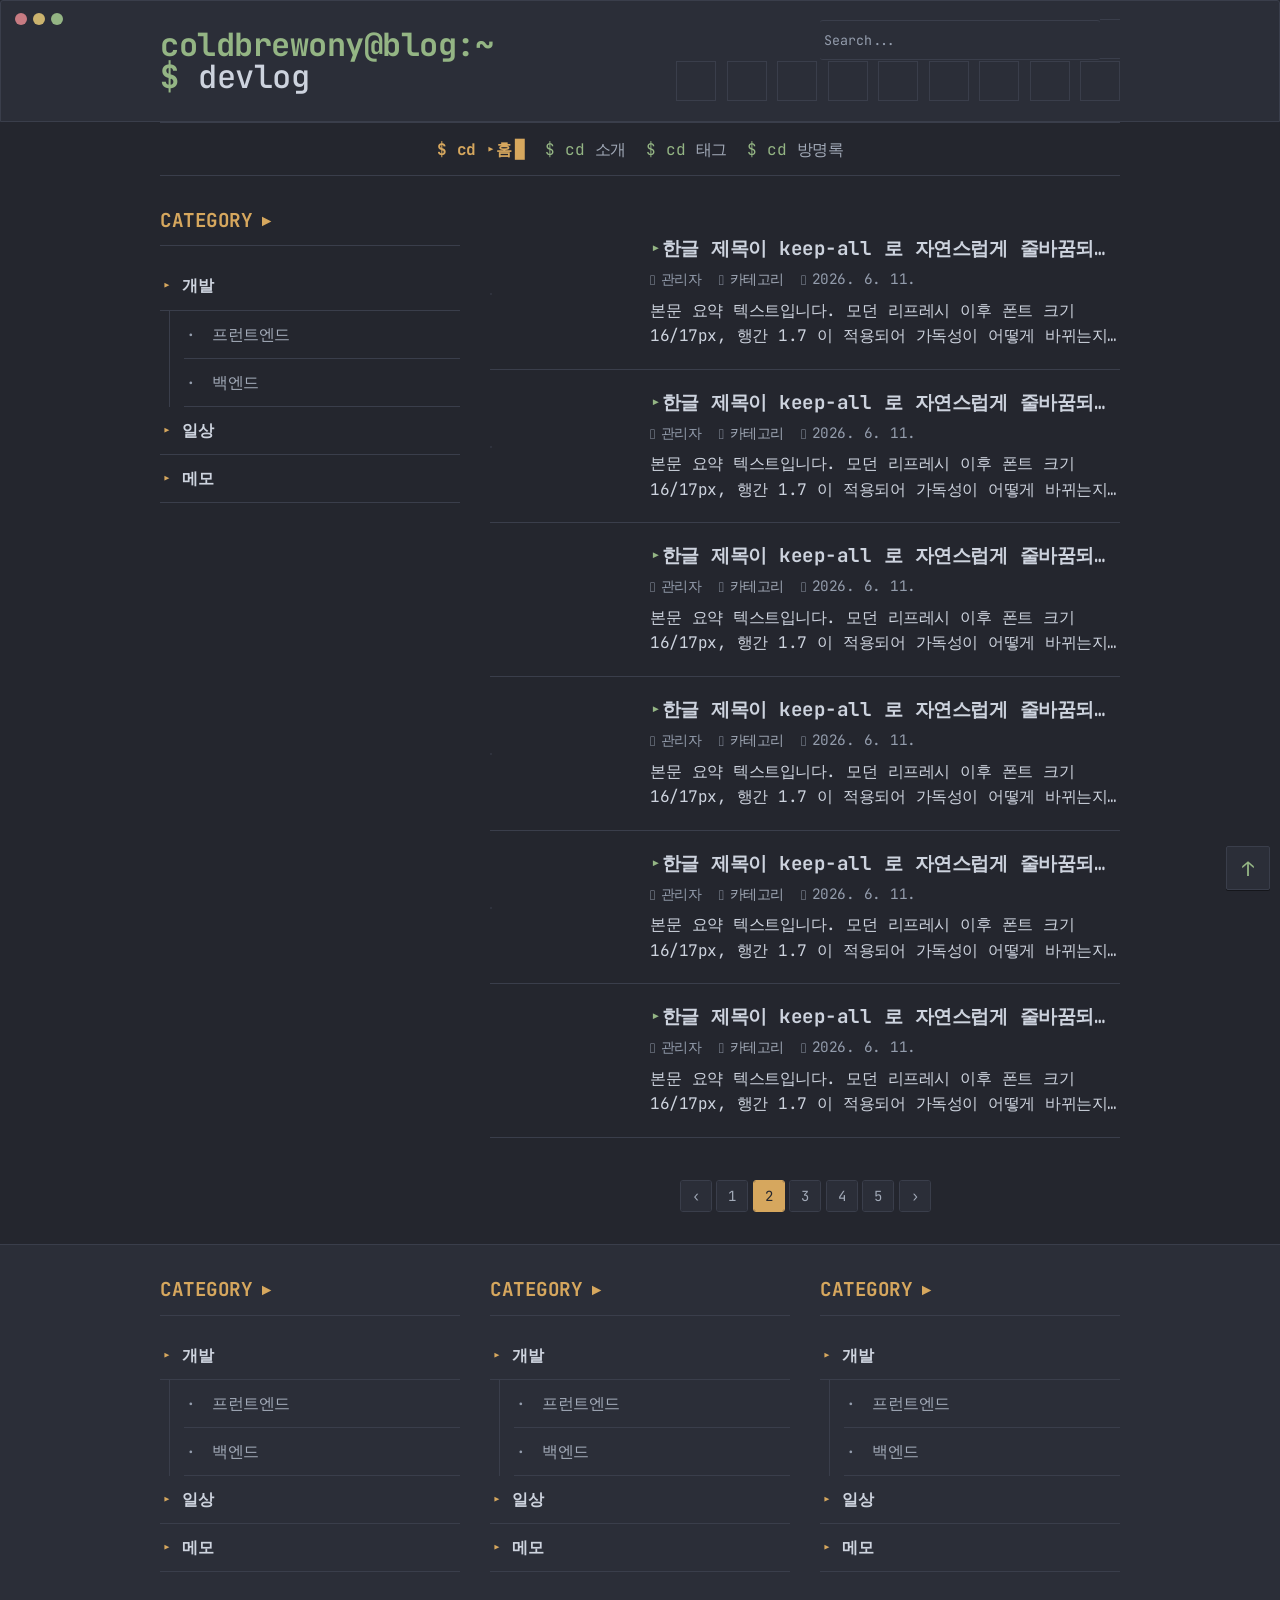
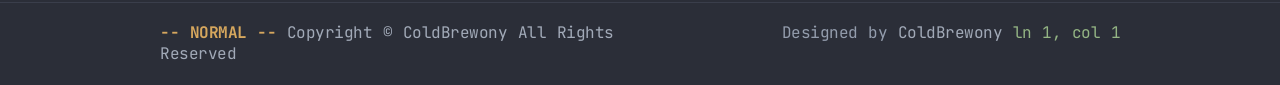
==== preview/index.html @ 27b23149 "Add ColdBrewony Terminal — Tistory skin (CMD/terminal dark theme) JB SKIN 167 기반을 다크 터미널/CMD 콘솔 테마로 " ====
<!doctype html>
<!--
  ColdBrewony Terminal Theme
  https://github.com/ColdBrewony
-->
<html lang="ko" class="
  jb-theme-terminal
  jb-header-type-01
  jb-navigation-type-01
  jb-sidebar-right-type-01
  jb-sidebar-bottom-type-01
  jb-sidebar-bottom-full-width
  jb-sidebar-bottom-dark
  
  jb-recent-posts-thumbnail-show
  jb-font-body-type-01
  jb-font-heading-type-01
  jb-cover-title-type-01
  jb-index-notice-type-01
  jb-index-related-type-01
  jb-another-category-type-01
  jb-comment-type-01
  jb-typography-heading-type-01
  jb-typography-blockquote-1-type-01
  jb-typography-blockquote-2-type-01
  jb-typography-ce-heading-type-01
  jb-typography-ce-blockquote-type-01
">
  <head>
    <meta charset="utf-8">
    <meta http-equiv="X-UA-Compatible" content="IE=edge">
    <meta name="viewport" content="width=device-width, initial-scale=1">
    <title>ColdBrewony Terminal — 미리보기</title>
    <link rel="alternate" type="application/rss+xml" title="devlog" href="#">
    <link rel="preconnect" href="https://cdn.jsdelivr.net" crossorigin>
    <link rel="preconnect" href="https://fonts.googleapis.com">
    <link rel="preconnect" href="https://fonts.gstatic.com" crossorigin>
    <link rel="stylesheet" href="https://cdn.jsdelivr.net/npm/xeicon@2.3.3/xeicon.min.css">
    <link rel="stylesheet" href="https://cdn.jsdelivr.net/gh/wan2land/d2coding/d2coding-full.css">
    <link rel="stylesheet" href="https://fonts.googleapis.com/css2?family=JetBrains+Mono:wght@400;700&display=swap">
    <link rel="stylesheet" href="../images/custom.css">
    <link rel="stylesheet" href="../style.css">
    
    <style>
      body { font-size: 16px; }
      .jb-article { font-size: 17px; }
      .jb-header-type-04 .jb-header-table { background-image: url( "https://picsum.photos/seed/hdr/1600/500" ); }
      .jb-header-type-11 .jb-background-header { background-image: url( "https://picsum.photos/seed/hdr11/1600/500" ); }
      
        @media ( min-width: 768px ) {
          .jb-column-content { float: right; }
          .jb-column-sidebar { float: left; }
        }
      
    </style>
  <style id="jb-preview-overrides">.jb-background{visibility:visible !important}html,body{background:var(--term-bg) !important;color:var(--color-ink) !important}body{opacity:1 !important;font-family:var(--font-mono) !important}.jb-top{display:block !important}</style>
</head>
  <body id="tt-body-index" class="jb-body-frontpage">



<div id="jb-page">

<div class="jb-background jb-background-header">
  <div class="jb-container jb-container-header">
    <div class="jb-row jb-row-line jb-row-line-header-top">
      <div class="jb-column jb-column-line jb-column-line-header-top">
        <div class="jb-line jb-line-header-top"></div>
      </div>
    </div>
    <div class="jb-row jb-row-header">
      <div class="jb-column jb-column-header">
        <div class="jb-cell jb-cell-header">
          <div class="jb-header-table">
            <div class="jb-header-table-row">
              <div class="jb-header-table-cell jb-header-table-cell-site-title">
                <div class="jb-header-mobile-table">
                  <div class="jb-header-mobile-table-row">
                    <div class="jb-header-mobile-table-cell jb-header-mobile-table-cell-site-title">
                      <header>
                        
                          <div class="jb-site-title"><a href="#"><span class="jb-site-title-text">devlog</span></a></div>
                        
                        
                      </header>
                    </div>
                    <div class="jb-header-mobile-table-cell jb-header-mobile-table-cell-bars">
                      <div class="jb-bars"><i class="xi-bars"></i></div>
                    </div>
                  </div>
                </div>
              </div>
              <div class="jb-header-table-cell jb-header-table-cell-search">
                <div class="jb-header-blog-menu">
                  <nav>
                    <h2 class="jb-section-title jb-section-title-navigation">Header Menu</h2>
                    <ul>
    <li class="current"><a href="#">홈</a></li>
    <li><a href="#">소개</a></li>
    <li><a href="#">태그</a></li>
    <li><a href="#">방명록</a></li>
  </ul>
                  </nav>
                </div>
                <div class="jb-form-search jb-form-search-header">
                  
                    <div class="jb-form-search-table">
                      <div class="jb-form-search-table-row">
                        <div class="jb-form-search-table-cell jb-form-search-table-cell-input">
                          <input type="text" name="search" value="" onkeypress="if (event.keyCode == 13) { return false; }" placeholder="Search..." class="jb-form-input-text">
                        </div>
                        <div class="jb-form-search-table-cell jb-form-search-table-cell-button">
                          <button type="button" onclick="return false;" class="jb-form-button"><i class="xi-search"></i></button>
                        </div>
                      </div>
                    </div>
                  
                </div>
                
                  <div class="jb-sns-wrap">
                    
                      <div class="jb-sns jb-sns-facebook"><a href="jb-sns-facebook-url-01" target="_blank" rel="noopener noreferrer"><i class="xi-facebook"></i></a></div>
                    
                    
                      <div class="jb-sns jb-sns-instagram"><a href="jb-sns-instagram-url-01" target="_blank" rel="noopener noreferrer"><i class="xi-instagram"></i></a></div>
                    
                    
                      <div class="jb-sns jb-sns-twitter"><a href="jb-sns-twitter-url-01" target="_blank" rel="noopener noreferrer"><i class="xi-twitter"></i></a></div>
                    
                    
                      <div class="jb-sns jb-sns-kakaostory"><a href="jb-sns-kakaostory-url-01" target="_blank" rel="noopener noreferrer"><i class="xi-kakaostory"></i></a></div>
                    
                    
                      <div class="jb-sns jb-sns-pinterest"><a href="jb-sns-pinterest-url-01" target="_blank" rel="noopener noreferrer"><i class="xi-pinterest"></i></a></div>
                    
                    
                      <div class="jb-sns jb-sns-linkedin"><a href="jb-sns-linkedin-url-01" target="_blank" rel="noopener noreferrer"><i class="xi-linkedin"></i></a></div>
                    
                    
                      <div class="jb-sns jb-sns-youtube"><a href="jb-sns-youtube-url-01" target="_blank" rel="noopener noreferrer"><i class="xi-youtube-play"></i></a></div>
                    
                    
                      <div class="jb-sns jb-sns-kakaotalk"><a href="jb-sns-kakaotalk-url-01" target="_blank" rel="noopener noreferrer"><i class="xi-kakaotalk"></i></a></div>
                    
                    
                      <div class="jb-sns jb-sns-twich"><a href="jb-sns-twich-url-01" target="_blank" rel="noopener noreferrer"><i class="xi-twich"></i></a></div>
                    
                  </div>
                
              </div>
            </div>
          </div>
        </div>
      </div>
    </div>
    <div class="jb-row jb-row-line jb-row-line-header-bottom">
      <div class="jb-column jb-column-line jb-column-line-header-bottom">
        <div class="jb-line jb-line-header-bottom"></div>
      </div>
    </div>
  </div>
</div>

<div class="jb-background jb-background-navigation">
  <div class="jb-container jb-container-navigation">
    <div class="jb-row jb-row-line jb-row-line-navigation-top">
      <div class="jb-column jb-column-line jb-column-line-navigation-top">
        <div class="jb-line jb-line-navigation-top"></div>
      </div>
    </div>
    <div class="jb-row jb-row-navigation">
      <div class="jb-column jb-column-navigation">
        <div class="jb-cell jb-cell-navigation">
          <nav>
            <h2 class="jb-section-title jb-section-title-navigation">Main Menu</h2>
            <div class="jb-navigation jb-navigation-category">
              <ul class="tt_category"><li><a href="#">전체보기</a>
    <ul class="category_list">
      <li><a href="#">개발</a></li>
      <li><a href="#">디자인</a></li>
      <li><a href="#">일상</a></li>
    </ul></li></ul>
            </div>
            <div class="jb-navigation jb-navigation-blog-menu">
              <ul>
    <li class="current"><a href="#">홈</a></li>
    <li><a href="#">소개</a></li>
    <li><a href="#">태그</a></li>
    <li><a href="#">방명록</a></li>
  </ul>
            </div>
            <div class="jb-form-search-navigation-table">
              <div class="jb-form-search-navigation-table-row">
                <div class="jb-form-search-navigation-table-cell jb-form-search-navigation-table-cell-input">
                  <input type="text" name="jb-search-navigation" value="" onkeypress="if (event.keyCode == 13) { try{window.location.href='/search/'+looseURIEncode(document.getElementsByName('jb-search-navigation')[0].value);document.getElementsByName('jb-search-navigation')[0].value='';return false;}catch(e){} }" placeholder="Search..." class="jb-form-input-text">
                </div>
                <div class="jb-form-search-navigation-table-cell jb-form-search-navigation-table-cell-button">
                  <button type="button" onclick="try{window.location.href='/search/'+looseURIEncode(document.getElementsByName('jb-search-navigation')[0].value);document.getElementsByName('jb-search-navigation')[0].value='';return false;}catch(e){}" class="jb-form-button"><i class="xi-search"></i></button>
                </div>
              </div>
            </div>
          </nav>
        </div>
      </div>
    </div>
    <div class="jb-row jb-row-line jb-row-line-navigation-bottom">
      <div class="jb-column jb-column-line jb-column-line-navigation-bottom">
        <div class="jb-line jb-line-navigation-bottom"></div>
      </div>
    </div>
  </div>
</div>

<div class="jb-background jb-background-main-top">
  <div class="jb-container jb-container-main-top">
    <div class="jb-row jb-row-main-top">
      <div class="jb-column jb-column-main-top">
        <div class="jb-cell jb-cell-main-top">
          
            
          
        </div>
      </div>
    </div>
  </div>
</div>

<div class="jb-background jb-background-main">
  <div class="jb-container jb-container-main">
    <div class="jb-row jb-row-line jb-row-line-main-top">
      <div class="jb-column jb-column-line jb-column-line-main-top">
        <div class="jb-line jb-line-main-top"></div>
      </div>
    </div>
    <div class="jb-row jb-row-main">
      <div class="jb-column jb-column-content">
        
        
          <div class="jb-cell jb-cell-content jb-cell-content-search-list jb-index-type-02">
            
            <header>
              <div class="jb-content-title jb-content-title-search-list">
                <h1>전체 글 (42)</h1>
              </div>
            </header>
            
            
              <div class="jb-cell jb-cell-index jb-cell-index-front">
                <div class="jb-index-table jb-index-table-front">
                  <div class="jb-index-table-row jb-index-table-row-front">
                    <div class="jb-index-table-cell jb-index-table-cell-thumbnail jb-index-table-cell-front jb-index-table-cell-thumbnail-front">
                      <a href="#">
                        
                          <div class="jb-index-thumbnail jb-index-thumbnail-front"><img src="https://picsum.photos/seed/thumb1/300/200" alt="" loading="lazy"></div>
                        
                      </a>
                    </div>
                    <div class="jb-index-table-cell jb-index-table-cell-information jb-index-table-cell-front jb-index-table-cell-information-front">
                      <div class="jb-index-information-table"><div class="jb-index-information-table-row"><div class="jb-index-information-table-cell jb-index-information-table-cell-1">
                        <h3 class="jb-index-title jb-index-title-front"><a href="#">한글 제목이 keep-all 로 자연스럽게 줄바꿈되는지 확인하는 예시 글 제목입니다</a></h3>
                        <ul class="jb-index-information jb-index-information-front">
                          
                            <li class="jb-index-information-author jb-index-information-author-front"><span>관리자</span></li>
                          
                          <li class="jb-index-information-category jb-index-information-category-front"><span><a href="#" class="jb-category-name">카테고리</a></span></li>
                          <li class="jb-index-information-date jb-index-information-date-front"><span>2026. 6. 11.</span></li>
                        </ul>
                        <p class="jb-index-summary jb-index-summary-front"><a href="#">본문 요약 텍스트입니다. 모던 리프레시 이후 폰트 크기 16/17px, 행간 1.7 이 적용되어 가독성이 어떻게 바뀌는지 확인합니다. word-break keep-all 로 단어가 중간에서 잘리지 않아야 합니다.</a></p>
                        <div class="jb-index-read-more"><a href="#">더 읽기</a></div>
                      </div></div><div class="jb-index-information-table-row"><div class="jb-index-information-table-cell jb-index-information-table-cell-2"></div></div></div>
                    </div>
                  </div>
                </div>
              </div>
              
            
              <div class="jb-cell jb-cell-index jb-cell-index-front">
                <div class="jb-index-table jb-index-table-front">
                  <div class="jb-index-table-row jb-index-table-row-front">
                    <div class="jb-index-table-cell jb-index-table-cell-thumbnail jb-index-table-cell-front jb-index-table-cell-thumbnail-front">
                      <a href="#">
                        
                          <div class="jb-index-thumbnail jb-index-thumbnail-front"><img src="https://picsum.photos/seed/thumb2/300/200" alt="" loading="lazy"></div>
                        
                      </a>
                    </div>
                    <div class="jb-index-table-cell jb-index-table-cell-information jb-index-table-cell-front jb-index-table-cell-information-front">
                      <div class="jb-index-information-table"><div class="jb-index-information-table-row"><div class="jb-index-information-table-cell jb-index-information-table-cell-1">
                        <h3 class="jb-index-title jb-index-title-front"><a href="#">한글 제목이 keep-all 로 자연스럽게 줄바꿈되는지 확인하는 예시 글 제목입니다</a></h3>
                        <ul class="jb-index-information jb-index-information-front">
                          
                            <li class="jb-index-information-author jb-index-information-author-front"><span>관리자</span></li>
                          
                          <li class="jb-index-information-category jb-index-information-category-front"><span><a href="#" class="jb-category-name">카테고리</a></span></li>
                          <li class="jb-index-information-date jb-index-information-date-front"><span>2026. 6. 11.</span></li>
                        </ul>
                        <p class="jb-index-summary jb-index-summary-front"><a href="#">본문 요약 텍스트입니다. 모던 리프레시 이후 폰트 크기 16/17px, 행간 1.7 이 적용되어 가독성이 어떻게 바뀌는지 확인합니다. word-break keep-all 로 단어가 중간에서 잘리지 않아야 합니다.</a></p>
                        <div class="jb-index-read-more"><a href="#">더 읽기</a></div>
                      </div></div><div class="jb-index-information-table-row"><div class="jb-index-information-table-cell jb-index-information-table-cell-2"></div></div></div>
                    </div>
                  </div>
                </div>
              </div>
              
            
              <div class="jb-cell jb-cell-index jb-cell-index-front">
                <div class="jb-index-table jb-index-table-front">
                  <div class="jb-index-table-row jb-index-table-row-front">
                    <div class="jb-index-table-cell jb-index-table-cell-thumbnail jb-index-table-cell-front jb-index-table-cell-thumbnail-front">
                      <a href="#">
                        
                          <div class="jb-index-thumbnail jb-index-thumbnail-front">
                            
                          </div>
                        
                      </a>
                    </div>
                    <div class="jb-index-table-cell jb-index-table-cell-information jb-index-table-cell-front jb-index-table-cell-information-front">
                      <div class="jb-index-information-table"><div class="jb-index-information-table-row"><div class="jb-index-information-table-cell jb-index-information-table-cell-1">
                        <h3 class="jb-index-title jb-index-title-front"><a href="#">한글 제목이 keep-all 로 자연스럽게 줄바꿈되는지 확인하는 예시 글 제목입니다</a></h3>
                        <ul class="jb-index-information jb-index-information-front">
                          
                            <li class="jb-index-information-author jb-index-information-author-front"><span>관리자</span></li>
                          
                          <li class="jb-index-information-category jb-index-information-category-front"><span><a href="#" class="jb-category-name">카테고리</a></span></li>
                          <li class="jb-index-information-date jb-index-information-date-front"><span>2026. 6. 11.</span></li>
                        </ul>
                        <p class="jb-index-summary jb-index-summary-front"><a href="#">본문 요약 텍스트입니다. 모던 리프레시 이후 폰트 크기 16/17px, 행간 1.7 이 적용되어 가독성이 어떻게 바뀌는지 확인합니다. word-break keep-all 로 단어가 중간에서 잘리지 않아야 합니다.</a></p>
                        <div class="jb-index-read-more"><a href="#">더 읽기</a></div>
                      </div></div><div class="jb-index-information-table-row"><div class="jb-index-information-table-cell jb-index-information-table-cell-2"></div></div></div>
                    </div>
                  </div>
                </div>
              </div>
              
            
              <div class="jb-cell jb-cell-index jb-cell-index-front">
                <div class="jb-index-table jb-index-table-front">
                  <div class="jb-index-table-row jb-index-table-row-front">
                    <div class="jb-index-table-cell jb-index-table-cell-thumbnail jb-index-table-cell-front jb-index-table-cell-thumbnail-front">
                      <a href="#">
                        
                          <div class="jb-index-thumbnail jb-index-thumbnail-front"><img src="https://picsum.photos/seed/thumb4/300/200" alt="" loading="lazy"></div>
                        
                      </a>
                    </div>
                    <div class="jb-index-table-cell jb-index-table-cell-information jb-index-table-cell-front jb-index-table-cell-information-front">
                      <div class="jb-index-information-table"><div class="jb-index-information-table-row"><div class="jb-index-information-table-cell jb-index-information-table-cell-1">
                        <h3 class="jb-index-title jb-index-title-front"><a href="#">한글 제목이 keep-all 로 자연스럽게 줄바꿈되는지 확인하는 예시 글 제목입니다</a></h3>
                        <ul class="jb-index-information jb-index-information-front">
                          
                            <li class="jb-index-information-author jb-index-information-author-front"><span>관리자</span></li>
                          
                          <li class="jb-index-information-category jb-index-information-category-front"><span><a href="#" class="jb-category-name">카테고리</a></span></li>
                          <li class="jb-index-information-date jb-index-information-date-front"><span>2026. 6. 11.</span></li>
                        </ul>
                        <p class="jb-index-summary jb-index-summary-front"><a href="#">본문 요약 텍스트입니다. 모던 리프레시 이후 폰트 크기 16/17px, 행간 1.7 이 적용되어 가독성이 어떻게 바뀌는지 확인합니다. word-break keep-all 로 단어가 중간에서 잘리지 않아야 합니다.</a></p>
                        <div class="jb-index-read-more"><a href="#">더 읽기</a></div>
                      </div></div><div class="jb-index-information-table-row"><div class="jb-index-information-table-cell jb-index-information-table-cell-2"></div></div></div>
                    </div>
                  </div>
                </div>
              </div>
              
            
              <div class="jb-cell jb-cell-index jb-cell-index-front">
                <div class="jb-index-table jb-index-table-front">
                  <div class="jb-index-table-row jb-index-table-row-front">
                    <div class="jb-index-table-cell jb-index-table-cell-thumbnail jb-index-table-cell-front jb-index-table-cell-thumbnail-front">
                      <a href="#">
                        
                          <div class="jb-index-thumbnail jb-index-thumbnail-front"><img src="https://picsum.photos/seed/thumb5/300/200" alt="" loading="lazy"></div>
                        
                      </a>
                    </div>
                    <div class="jb-index-table-cell jb-index-table-cell-information jb-index-table-cell-front jb-index-table-cell-information-front">
                      <div class="jb-index-information-table"><div class="jb-index-information-table-row"><div class="jb-index-information-table-cell jb-index-information-table-cell-1">
                        <h3 class="jb-index-title jb-index-title-front"><a href="#">한글 제목이 keep-all 로 자연스럽게 줄바꿈되는지 확인하는 예시 글 제목입니다</a></h3>
                        <ul class="jb-index-information jb-index-information-front">
                          
                            <li class="jb-index-information-author jb-index-information-author-front"><span>관리자</span></li>
                          
                          <li class="jb-index-information-category jb-index-information-category-front"><span><a href="#" class="jb-category-name">카테고리</a></span></li>
                          <li class="jb-index-information-date jb-index-information-date-front"><span>2026. 6. 11.</span></li>
                        </ul>
                        <p class="jb-index-summary jb-index-summary-front"><a href="#">본문 요약 텍스트입니다. 모던 리프레시 이후 폰트 크기 16/17px, 행간 1.7 이 적용되어 가독성이 어떻게 바뀌는지 확인합니다. word-break keep-all 로 단어가 중간에서 잘리지 않아야 합니다.</a></p>
                        <div class="jb-index-read-more"><a href="#">더 읽기</a></div>
                      </div></div><div class="jb-index-information-table-row"><div class="jb-index-information-table-cell jb-index-information-table-cell-2"></div></div></div>
                    </div>
                  </div>
                </div>
              </div>
              
            
              <div class="jb-cell jb-cell-index jb-cell-index-front">
                <div class="jb-index-table jb-index-table-front">
                  <div class="jb-index-table-row jb-index-table-row-front">
                    <div class="jb-index-table-cell jb-index-table-cell-thumbnail jb-index-table-cell-front jb-index-table-cell-thumbnail-front">
                      <a href="#">
                        
                          <div class="jb-index-thumbnail jb-index-thumbnail-front">
                            
                          </div>
                        
                      </a>
                    </div>
                    <div class="jb-index-table-cell jb-index-table-cell-information jb-index-table-cell-front jb-index-table-cell-information-front">
                      <div class="jb-index-information-table"><div class="jb-index-information-table-row"><div class="jb-index-information-table-cell jb-index-information-table-cell-1">
                        <h3 class="jb-index-title jb-index-title-front"><a href="#">한글 제목이 keep-all 로 자연스럽게 줄바꿈되는지 확인하는 예시 글 제목입니다</a></h3>
                        <ul class="jb-index-information jb-index-information-front">
                          
                            <li class="jb-index-information-author jb-index-information-author-front"><span>관리자</span></li>
                          
                          <li class="jb-index-information-category jb-index-information-category-front"><span><a href="#" class="jb-category-name">카테고리</a></span></li>
                          <li class="jb-index-information-date jb-index-information-date-front"><span>2026. 6. 11.</span></li>
                        </ul>
                        <p class="jb-index-summary jb-index-summary-front"><a href="#">본문 요약 텍스트입니다. 모던 리프레시 이후 폰트 크기 16/17px, 행간 1.7 이 적용되어 가독성이 어떻게 바뀌는지 확인합니다. word-break keep-all 로 단어가 중간에서 잘리지 않아야 합니다.</a></p>
                        <div class="jb-index-read-more"><a href="#">더 읽기</a></div>
                      </div></div><div class="jb-index-information-table-row"><div class="jb-index-information-table-cell jb-index-information-table-cell-2"></div></div></div>
                    </div>
                  </div>
                </div>
              </div>
              
            
            
          </div>
        
        
        
        
        
        
        
        
          <div class="jb-cell jb-cell-pagination">
            <div class="jb-pagination">
              <ul>
                <li><a >&#x2039;</a></li>
                
                  <li><a href="#">1</a></li>
                
                  <li class="jb-active"><a href="#"><span class="selected">2</span></a></li>
                
                  <li><a href="#">3</a></li>
                
                  <li><a href="#">4</a></li>
                
                  <li><a href="#">5</a></li>
                
                <li><a >&#x203A;</a></li>
              </ul>
            </div>
          </div>
        
      </div>
      <div class="jb-column jb-column-sidebar">
        <aside>
          <h2 class="jb-section-title jb-section-title-sidebar">Sidebar - Right</h2>
          
    <div class="jb-cell jb-cell-module jb-cell-module-category">
      <div class="jb-module-title jb-module-title-category"><h3>CATEGORY</h3></div>
      <div class="jb-module-content jb-module-content-category">
        <ul class="category_list">
          <li><a href="#">개발</a>
            <ul>
              <li><a href="#">프런트엔드</a></li>
              <li><a href="#">백엔드</a></li>
            </ul>
          </li>
          <li><a href="#">일상</a></li>
          <li><a href="#">메모</a></li>
        </ul>
      </div>
    </div>
        </aside>
      </div>
    </div>
    <div class="jb-row jb-row-line jb-row-line-main-bottom">
      <div class="jb-column jb-column-line jb-column-line-main-bottom">
        <div class="jb-line jb-line-main-bottom"></div>
      </div>
    </div>
  </div>
</div>

<div class="jb-background jb-background-main-bottom">
  <div class="jb-container jb-container-main-bottom">
    <div class="jb-row jb-row-main-bottom">
      <div class="jb-column jb-column-main-bottom">
        <div class="jb-cell jb-cell-main-bottom">
          
            
          
        </div>
      </div>
    </div>
  </div>
</div>

<div class="jb-background jb-background-footer">
  <div class="jb-container jb-container-footer">
    <div class="jb-row jb-row-line jb-row-line-footer-top">
      <div class="jb-column jb-column-line jb-column-line-footer-top">
        <div class="jb-line jb-line-footer-top"></div>
      </div>
    </div>
    <div class="jb-row jb-row-footer">
      <div class="jb-column jb-column-footer jb-column-footer-1">
        <aside>
          <h2 class="jb-section-title jb-section-title-sidebar">Sidebar - Footer 1</h2>
          
    <div class="jb-cell jb-cell-module jb-cell-module-category">
      <div class="jb-module-title jb-module-title-category"><h3>CATEGORY</h3></div>
      <div class="jb-module-content jb-module-content-category">
        <ul class="category_list">
          <li><a href="#">개발</a>
            <ul>
              <li><a href="#">프런트엔드</a></li>
              <li><a href="#">백엔드</a></li>
            </ul>
          </li>
          <li><a href="#">일상</a></li>
          <li><a href="#">메모</a></li>
        </ul>
      </div>
    </div>
        </aside>
      </div>
      <div class="jb-column jb-column-footer jb-column-footer-2">
        <aside>
          <h2 class="jb-section-title jb-section-title-sidebar">Sidebar - Footer 2</h2>
          
    <div class="jb-cell jb-cell-module jb-cell-module-category">
      <div class="jb-module-title jb-module-title-category"><h3>CATEGORY</h3></div>
      <div class="jb-module-content jb-module-content-category">
        <ul class="category_list">
          <li><a href="#">개발</a>
            <ul>
              <li><a href="#">프런트엔드</a></li>
              <li><a href="#">백엔드</a></li>
            </ul>
          </li>
          <li><a href="#">일상</a></li>
          <li><a href="#">메모</a></li>
        </ul>
      </div>
    </div>
        </aside>
      </div>
      <div class="jb-column jb-column-footer jb-column-footer-3">
        <aside>
          <h2 class="jb-section-title jb-section-title-sidebar">Sidebar - Footer 3</h2>
          
    <div class="jb-cell jb-cell-module jb-cell-module-category">
      <div class="jb-module-title jb-module-title-category"><h3>CATEGORY</h3></div>
      <div class="jb-module-content jb-module-content-category">
        <ul class="category_list">
          <li><a href="#">개발</a>
            <ul>
              <li><a href="#">프런트엔드</a></li>
              <li><a href="#">백엔드</a></li>
            </ul>
          </li>
          <li><a href="#">일상</a></li>
          <li><a href="#">메모</a></li>
        </ul>
      </div>
    </div>
        </aside>
      </div>
    </div>
    <div class="jb-row jb-row-line jb-row-line-footer-bottom">
      <div class="jb-column jb-column-line jb-column-line-footer-bottom">
        <div class="jb-line jb-line-footer-bottom"></div>
      </div>
    </div>
  </div>
</div>

<div class="jb-background jb-background-foot">
  <div class="jb-container jb-container-foot">
    <div class="jb-row jb-row-line jb-row-line-foot-top">
      <div class="jb-column jb-column-line jb-column-line-foot-top">
        <div class="jb-line jb-line-foot-top"></div>
      </div>
    </div>
    <div class="jb-row jb-row-foot">
      <div class="jb-column jb-column-foot jb-column-foot-1">
        <div class="jb-cell jb-cell-foot jb-cell-foot-1">
          <div class="jb-copyright">
            <h2>Copyright © <a href="https://github.com/ColdBrewony" target="_blank" rel="noopener noreferrer">ColdBrewony</a> All Rights Reserved</h2>
          </div>
        </div>
      </div>
      <div class="jb-column jb-column-foot jb-column-foot-2">
        <div class="jb-cell jb-cell-foot jb-cell-foot-2">
          <div class="jb-designed">
            <h2>Designed by <a href="https://github.com/ColdBrewony" target="_blank" rel="noopener noreferrer">ColdBrewony</a></h2>
          </div>
        </div>
      </div>
    </div>
    <div class="jb-row jb-row-line jb-row-line-foot-bottom">
      <div class="jb-column jb-column-line jb-column-line-foot-bottom">
        <div class="jb-line jb-line-foot-bottom"></div>
      </div>
    </div>
  </div>
</div>

</div>

<a href="#" class="jb-top">↑</a>



  </body>

</html>
---- images/custom.css ----
/* ==========================================================================
   ColdBrewony Terminal / CMD Console Theme Tokens (2026-06-11)
   다크 고정. Dracula 베이스 + Hermes 골드. 풀 모노스페이스.
   토큰 정의 + 보조 오버라이드. 실제 값 치환은 style.css 에서 var() 참조.
   ========================================================================== */
:root {
  /* 색상 — 배경/표면 (채도 낮춘 차분한 다크 — 눈 피로 완화) */
  --term-bg: #24262E;              /* 메인 콘솔 배경 */
  --color-dark: #24262E;           /* (호환) 다크 영역(주) → 메인 배경 */
  --term-bg-elev: #2B2E38;         /* 타이틀바·상태바·코드·입력 배경 */
  --color-dark-2: #2B2E38;         /* (호환) 다크 영역(보조) */
  --color-bg-subtle: #2B2E38;      /* (호환) 연한 배경 → 상승 표면 */
  --term-selection: #3A3E4B;       /* hover/선택 행 배경 */

  /* 색상 — 텍스트 (순백 대신 톤다운 → 눈부심 완화) */
  --color-ink: #CDD3DE;            /* 기본 텍스트 */
  --term-fg: #CDD3DE;
  --color-ink-2: #A2AAB8;          /* 보조 텍스트(위계) */
  --term-fg-dim: #A2AAB8;
  --color-muted: #949DAD;          /* 흐린 메타(날짜 등) — 상승표면/hover행 대비 보강(현식 P3-1) */

  /* 색상 — 경계 */
  --color-border: #3A3E4B;         /* 창·박스 테두리/구분선 */
  --term-line: #3A3E4B;
  --color-border-strong: #4E5466;  /* 입력창·강조 경계 */

  /* 색상 — 강조 (채도 낮춘 뮤트 톤 — Hermes 골드 정체성 유지) */
  --color-accent: #D6A75E;         /* 주강조(링크·프롬프트 강조·active) 뮤트 앰버 골드 */
  --term-gold: #D6A75E;
  --color-accent-hover: #E4BB76;   /* 링크 hover */
  --term-green: #94B584;           /* 프롬프트 기호($,▸)·성공 — 뮤트 세이지 */
  --term-prompt: #94B584;
  --term-cyan: #82AEC0;            /* 보조 링크/코드 토큰 — 뮤트 틸 */
  --term-red: #C77B82;             /* 신호등 닫기·에러 — 뮤트 로즈 */
  --term-yellow: #CBB36E;          /* 신호등 최소화·경고 — 뮤트 옐로 */

  /* 폰트 */
  --font-mono: "D2Coding", "JetBrains Mono", "Cascadia Code", "Nanum Gothic Coding", Consolas, monospace;

  /* 형태 (콘솔: 라운드 최소화) */
  --radius-sm: 2px;                /* 칩/태그 */
  --radius-md: 3px;                /* 버튼/입력 */
  --radius-lg: 4px;                /* 카드/썸네일 */
  --shadow-1: 0 1px 0 rgba(0,0,0,.4);

  /* 모션 */
  --transition-1: color .12s ease, background-color .12s ease, border-color .12s ease;
  --term-blink: blink 1s step-end infinite;
}

/* 블링크 커서 모션 */
@keyframes blink {
  0%, 100% { opacity: 1; }
  50%      { opacity: 0; }
}

/* ==========================================================================
   다크 기본 — FOUC/visibility 무관하게 항상 다크 (style.css 보다 먼저 로드됨)
   ========================================================================== */
html {
  background: var(--term-bg);
  color: var(--color-ink);
}
body {
  background: var(--term-bg);
  color: var(--color-ink);
  font-family: var(--font-mono);
}

/* 기존 줄바꿈 커스텀 — 유지 (원본 보존) */
.jb-blog-information-description{
    white-space: pre-line; /* 엔터(줄바꿈) 적용 */
    display: block; /* 블록 요소로 표시 */
}

/* 보조 오버라이드 (style.css로 깔끔히 안 되는 최소 항목) */
/* 키보드 포커스 링 — :focus-visible 미지원 브라우저 대비 기본 outline은 style.css에서 처리 */
---- style.css ----
/****************************************/
/* BASIC ********************************/
/****************************************/

/* Hide */
	.jb-background { visibility: hidden; }
	.jb-section-title { display: none; }

/* Grid System */
	* { box-sizing: border-box; }
	body { margin: 0px; }
	.jb-row:before { display: table; content: " "; }
	.jb-row:after { display: table; content: " "; clear: both; }
	.jb-clearfix:before { display: table; content: " "; }
	.jb-clearfix:after { display: table; content: " "; clear: both; }

/* Layout */
	.jb-container { margin: 0px auto; padding: 0px 20px; }
	.jb-row { margin: 0px -10px; }
	.jb-column { padding: 0px 10px; }
	@media ( min-width: 768px ) {
		.jb-container { width: 100%; }
		.jb-column-content { float: left; width: 66.66666666%; }
		.jb-column-sidebar { float: right; width: 33.33333333%; }
		.jb-column-footer { float: left; width: 33.33333333%; }
		.jb-column-foot { float: left; width: 50%; }
	}
	@media ( min-width: 769px ) {
		.jb-container { width: 768px; }
	}
	@media ( min-width: 1024px ) {
		.jb-container { width: 1020px; padding: 0px 30px; }
		.jb-row { margin: 0px -15px; }
		.jb-column { padding: 0px 15px; }
	}

/* Typography */
	body { line-height: 1.7; color: var(--color-ink); font-family: var(--font-mono); word-break: keep-all; overflow-wrap: anywhere; }
	h1, h2, h3, h4, h5, h6 { margin: 20px 0px; line-height: 1.3; font-family: var(--font-mono); }
	h1 { font-size: 1.4em; }
	h2 { font-size: 1.3em; }
	h3 { font-size: 1.2em; }
	h4 { font-size: 1.1em; }
	h5 { font-size: 1.0em; }
	h6 { font-size: 0.9em; }
	p { margin: 20px 0px; }
	ul, ol { padding-left: 1.6em; }
	pre { margin: 20px 0px; font-family: var(--font-mono); white-space: pre-wrap; overflow-x: auto; }
	code { font-family: var(--font-mono); }
	table { table-layout: fixed; margin: 20px 0px; }
	.another_category table { margin: 0px; }
	.jb-index-title img { width: auto !important; }

/* Link */
	a { text-decoration: none; color: var(--color-accent); transition: var(--transition-1); }
	a:hover { color: var(--color-accent-hover); }

/* Image - Common */
	img { max-width: 100%; height: auto; border: none; vertical-align: middle; }

/* Classic Editor - Image */
	span.imageblock { max-width: 100%; height: auto; }
	.ExifInfo { max-width: 100%; padding: 5px 10px 5px 10px; background-color: var(--color-bg-subtle); }
	.cap1 { padding: 10px 10px 10px 10px; max-width: 100%; line-height: 1.4; font-size: 0.9em; color: var(--color-muted); background-color: var(--color-bg-subtle); }
	table.jb-image-table { max-width: 100%; border-spacing: 0px; border: none; }
	table.jb-image-table td { vertical-align: top; }
	table.jb-image-table.jb-image-table-2 td { width: 50%; }
	table.jb-image-table.jb-image-table-3 td { width: 33.33333333%; }
	table.jb-image-table span.imageblock { width: 100% !important; }
	table.jb-image-table span.imageblock img { width: 100%; }
	table.jb-image-table span.cap1 { width: 100% !important; max-width: 100% !important; }
	.jb-image-p-wrap { margin: 25px 0px; }
	.jb-image-table-wrap { margin: 25px 0px; }

/* Data Table (post body) — terminal tone. Excludes image-layout & module tables. */
	.jb-theme-terminal .jb-article table:not(.jb-image-table) { border-collapse: collapse; width: max-content; max-width: 100%; margin: 20px 0px; border: 1px solid var(--term-line); table-layout: auto; display: block; overflow-x: auto; }
	.jb-theme-terminal .jb-article table:not(.jb-image-table) th { background: var(--term-bg-elev); color: var(--color-ink); font-weight: 700; border: 1px solid var(--term-line); padding: 10px 14px; text-align: left; }
	.jb-theme-terminal .jb-article table:not(.jb-image-table) td { color: var(--color-ink-2); border: 1px solid var(--term-line); padding: 9px 14px; vertical-align: top; }
	.jb-theme-terminal .jb-article table:not(.jb-image-table) tr:nth-child(even) td { background: rgba(255,255,255,0.03); }
	.jb-theme-terminal .jb-article table:not(.jb-image-table) caption { color: var(--color-muted); caption-side: bottom; text-align: left; font-size: 0.9em; padding: 6px 0px; }

	@media ( min-width: 768px ) {
		.jb-image-p-wrap { margin: 25px 0px; }
		.jb-image-table-wrap { margin: 25px 0px; }
	}

/* New Editor - Image */
	figure { margin: 20px 0px; }
	figure figcaption { color: var(--color-muted); }

/* Responsive YouTube*/
	iframe { max-width: 100%; }
	.jb-youtube-16x9 { position: relative; width: 100%; padding-bottom: 56.25%; margin: 25px 0px; text-align: left; }
	.jb-youtube-16x9 iframe { position: absolute; width: 100%; height: 100%; }
	.jb-youtube-4x3 { position: relative; width: 100%; padding-bottom: 75%; margin: 25px 0px; text-align: left; }
	.jb-youtube-4x3 iframe { position: absolute; width: 100%; height: 100%; }

/* Responsive Table */
	.jb-responsive-table { overflow-x: auto; }

/* Form */
	input, button, textarea { font-family: inherit; }
	input.jb-form-input-text, input.jb-form-input-password { -webkit-appearance: none; border-radius: var(--radius-md); }
	textarea.jb-form-textarea { -webkit-appearance: none; vertical-align: middle; width: 100%; border-radius: var(--radius-md); }
	button.jb-form-button { cursor: pointer; }
	/* B4: 키보드 포커스 링 복원 */
	a:focus-visible, button:focus-visible, input:focus-visible, textarea:focus-visible, select:focus-visible, [tabindex]:focus-visible { outline: 2px solid var(--color-accent); outline-offset: 2px; }

/* Frontpage */
body.jb-body-frontpage .jb-content-title-search-list { display: none; }

/****************************************/
/* Content ******************************/
/****************************************/

/* Content */
	.jb-cell-content { margin: 24px 0px; }
	.jb-content-title { border-bottom: 1px solid var(--color-border); text-align: center; }
	.jb-content-title h1 { margin: 20px 0px; font-size: 1.4em; }
	.jb-content-title h1 a { color: var(--color-ink); }
	.jb-content { margin: 20px 0px; }
	@media ( min-width: 1024px ) {
		.jb-cell-content { margin: 40px 0px; }
		.jb-content-title h1 { margin: 30px 0px; }
		.jb-content { margin: 30px 0px; }
	}

/* Content - Article - Information */
	.jb-article-information { font-size: 0.9em; color: var(--color-muted); }
	.jb-article-information a { color: var(--color-muted); }
	.jb-article-information a:hover { color: var(--color-ink); }
	.jb-article-information > ul { margin: -15px 0px 20px 0px; padding-left: 0px; list-style-type: none; text-align: center; }
	.jb-article-information > ul > li { display: inline-block;  margin: 0px 4px; }
	.jb-article-information > ul > li:before { font-family: "xeicon"; display: inline-block; margin: 0px 10px 0px 0px; position: relative; top: 0.05em; }
	.jb-article-information > ul > li.jb-article-information-author:before { content: "\ea2a"; }
	.jb-article-information > ul > li.jb-article-information-category:before { content: "\eb98"; }
	.jb-article-information > ul > li.jb-article-information-date:before { content: "\ea2c"; margin: 0px 5px 0px 0px; }
	.jb-article-information > ul > li.jb-article-information-date { font-family: var(--font-mono); }
	li.jb-admin { position: relative; }
	.jb-admin-button { margin-left: 10px; }
	.jb-admin-button i { cursor: pointer; }
	.jb-admin-menu { position: absolute; top: 100%; right: 0px; z-index: 9999; display: none; border: 1px solid var(--color-border); border-radius: var(--radius-md); box-shadow: var(--shadow-1); }
	.jb-admin-menu ul { padding: 10px; list-style-type: none; width: 240px; background-color: var(--term-bg-elev); text-align: right; }
	@media ( min-width: 1024px ) {
		.jb-article-information > ul { margin-bottom: 30px; }
	}

/* Content - Article - Tag */
	.jb-article-tag { margin: 30px 0px; font-size: 0px; }
	.jb-article-tag a { display: inline-block; margin: 0px 4px 4px 0px; padding: 5px 10px; border-radius: var(--radius-sm); background-color: var(--term-selection); font-size: 14px; font-family: inherit; color: var(--color-ink-2); }
	.jb-article-tag a:before { content: "#"; margin-right: 5px; }
	.jb-article-tag a:hover { background-color: var(--term-line); color: var(--color-ink); }
	/* B: color:transparent 핵 제거 — 태그 정상 표시. 래퍼 font-size:0 은 inline-block 공백 제거용으로 유지 */
	.jb-article-tag a { margin: 0px 0px 5px 0px; }

/* Content - More Less */
		#tt-body-page div[data-ke-type='moreLess'] a.btn-toggle-moreless { display: inline-block; padding: 4px 8px; border-radius: var(--radius-md); background-color: var(--term-bg-elev); text-align: center; font-size: inherit; color: var(--color-ink); }
		#tt-body-page div[data-ke-type='moreLess'].open a.btn-toggle-moreless { background-color: var(--term-selection); color: var(--color-ink); }

/* Content - More Less - Classic Editor */
	button.btn_more:before,
	button.btn_less:before { display: none; }
	button.btn_more,
	button.btn_less { display: inline-block; width: auto; height: auto; margin: 0px; padding: 8px 8px; border-radius: var(--radius-md); background-color: var(--term-bg-elev); text-align: center; font-size: inherit; color: var(--color-ink); line-height: 1; cursor: pointer; }
	.moreless_fold:before,
	.moreless_top:before,
	.moreless_bottom:before { font-family: "xeicon"; display: inline-block; position: relative; top: 0.00em; margin-right: 10px; font-weight: bold;  }
	.moreless_fold { font-weight: bold; }
	.moreless_fold:before { content: "\e910"; }
	.moreless_top { font-weight: bold; }
	.moreless_top:before { content: "\e911"; }
	.moreless_bottom { font-weight: bold; }
	.moreless_bottom:before { content: "\e911"; }

/* Content - Footnotes */
	sup.footnote a { display: inline-block; margin: 0px 2px; padding: 8px 3px; background-color: var(--color-accent); font-family: var(--font-mono) !important; color: var(--term-bg) !important; }
	div.footnotes { margin: 30px 0px; border-top: 1px solid var(--color-border); }
	div.footnotes ol { padding-left: 20px; }
	div.footnotes ol li { margin: 10px 0px; }
	sup.footnote a { padding: 1px 3px; }

/* Content - Discuss Count */
	p.jb-discuss-count { margin: 30px 0px; }
	p.jb-discuss-count a { display: inline-block; padding: 3px 12px; border: 1px solid var(--color-border); border-radius: var(--radius-md); color: var(--color-ink-2); }
	p.jb-discuss-count a:hover { color: var(--color-ink); }
	span.jb-discuss-count-label { margin-right: 5px; }

/* Content - Article - Protected */
	.jb-article-protected { margin: 30px 0px; text-align: center; }
	.jb-form-article-protected-table { display: table; width: 100%; }
	.jb-form-article-protected-table-row { display: table-row; }
	.jb-form-article-protected-table-cell { display: table-cell; vertical-align: middle; }
	.jb-form-article-protected-table-cell-input { width: 99%; }
	.jb-form-article-protected-table-cell-button { width: 1%; }
	.jb-form-article-protected-table-cell-input input { width: 100%; height: 40px; padding: 0px 4px; border: none; border-top: 1px solid var(--color-border-strong); border-bottom: 1px solid var(--color-border-strong); }
	.jb-form-article-protected-table-cell-button button { height: 40px; padding: 0px 10px; border: none; border-top: 1px solid var(--color-border-strong); border-bottom: 1px solid var(--color-border-strong); background-color: transparent; font-size: 18px; }

/* Content - Form */
	.jb-form-discuss { margin: 4px 0px; font-size: 14px; }
	.jb-form-discuss-table { display: table; width: 100%; line-height: 1; }
	.jb-form-discuss-table-row { display: table-row; }
	.jb-form-discuss-table-cell { display: table-cell; vertical-align: middle; height: 40px; }
	.jb-form-discuss-table-cell-icon { width: 40px; border: 1px solid var(--color-border-strong); text-align: center; font-size: 20px; }
	.jb-form-discuss-table-cell-input { border: 1px solid var(--color-border-strong); border-left: none; }
	.jb-form-discuss-table-cell-input input { width: 100%; height: 100%; padding: 0px 12px; border: none; }
	.jb-form-discuss-name { float: left; width: 49.5%; }
	.jb-form-discuss-password { float: right; width: 49.5%; }
	.jb-form-discuss-homepage { display: none; }
	.jb-form-discuss-table-cell-checkbox { width: 40px; text-align: center; font-size: 28px; }
	.jb-form-label-secret-icon { cursor: pointer; }
	.jb-form-label-secret-icon:before { content: "\e967"; font-family: "xeicon"; color: var(--color-muted); }
	input[class="jb-form-input-checkbox"]:checked + .jb-form-label-secret-icon:before { content: "\e966"; color: var(--color-ink); }
	.jb-form-discuss-table-cell-label { line-height: 1; }
	.jb-form-input-checkbox { display: none; }
	textarea.jb-form-textarea { height: 150px; padding: 6px 12px; border: 1px solid var(--color-border-strong); line-height: 1.7; }
	.jb-form-discuss-submit button { height: 36px; margin: 5px 0px; padding: 0px 12px; border: 1px solid var(--color-dark); border-radius: var(--radius-md); background-color: var(--color-dark); line-height: 1; color: var(--color-ink); }
	.jb-form-discuss-submit button:before { content: "\ea0b"; font-family: "xeicon"; display: inline-block; margin-right: 6px; position: relative; top: 0.05em; }

/* Content - Discuss */
	.jb-wrap-discuss-list { margin: 30px 0px; }
	ul.jb-discuss-list-level-1 { list-style-type: none; padding-left: 0px; }
	ul.jb-discuss-list-level-2 { list-style-type: none; padding-left: 40px; }
	.jb-discuss-table { display: table; width: 100%; margin: 20px 0px; }
	.jb-discuss-table-row { display: table-row; }
	.jb-discuss-table-cell { display: table-cell; vertical-align: middle; }
	.jb-discuss-table-cell-logo { width: 100px; padding-right: 15px; }
	.jb-discuss-table-cell-logo img { width: 100%; }
	.jb-discuss-information-name { margin: 10px 0px 5px 0px; font-weight: bold; }
	.jb-discuss-information-name a { color: var(--color-ink); }
	.jb-discuss-information-date { margin: 5px 0px 10px 0px; font-family: var(--font-mono); font-size: 12px; }
	.jb-discuss-information-date a { float: right; color: var(--color-muted); }
	p.jb-discuss-content { margin: 10px 0px; }
	.jb-discuss-reaction a { display: inline-block; padding: 8px 8px; border-radius: var(--radius-sm); background-color: var(--term-selection); line-height: 1; color: var(--color-ink-2); font-size: 0.8em; }
	.jb-discuss-reaction a.jb-discuss-reaction-reply,
	.jb-discuss-reaction a.jb-discuss-reaction-edit { border-color: var(--color-border); }
	.jb-discuss-reaction a.jb-discuss-reaction-reply:hover,
	.jb-discuss-reaction a.jb-discuss-reaction-edit:hover { background-color: var(--term-line); color: var(--color-ink); }
	.jb-discuss-reaction a.jb-discuss-reaction-reply:before,
	.jb-discuss-reaction a.jb-discuss-reaction-edit:before { font-family: "xeicon"; display: inline-block; margin-right: 6px; position: relative; top: 0.04em; }
	.jb-discuss-reaction a.jb-discuss-reaction-reply:before { content: "\ea0d"; }
	.jb-discuss-reaction a.jb-discuss-reaction-edit:before { content: "\e986"; }
	span.tt_more_preview_comments_text { display: block; padding: 10px 0px; border-top: 1px solid var(--color-border); border-bottom: 1px solid var(--color-border); }
	.jb-discuss-table-cell-logo-guestbook { width: 0px; padding: 0px; }
	.jb-discuss-table-cell-name-guestbook { border-bottom: 1px solid var(--color-border); }

/* Content - Tag */
	.jb-content-tag ul { list-style-type: none; margin: 30px 0px; padding-left: 0px; text-align: center; }
	.jb-content-tag ul li { display: inline-block; margin: 2px; }
	.jb-content-tag ul li a { color: var(--color-muted); }
	.jb-content-tag ul li a:before { content: "#"; margin-right: 4px; }
	.jb-content-tag ul li a:hover { color: var(--color-ink); }
	.jb-content-tag ul li a.cloud1 { font-size: 1.4em; }
	.jb-content-tag ul li a.cloud2 { font-size: 1.3em; }
	.jb-content-tag ul li a.cloud3 { font-size: 1.2em; }
	.jb-content-tag ul li a.cloud4 { font-size: 1.1em; }
	.jb-content-tag ul li a.cloud5 { font-size: 1.0em; }

/****************************************/
/* Typography - Heading - CE ************/
/****************************************/

/* Typography - Heading Type 01 */

/* Typography - Heading Type 02 */
	.jb-typography-ce-heading-type-02 .jb-article h1 { font-size: 1.4em; }
	.jb-typography-ce-heading-type-02 .jb-article h1:before { content: ""; display: block; width: 5.0em; margin: 30px 0px 20px 0px; border-bottom: 4px solid var(--color-border); }
	.jb-typography-ce-heading-type-02 .jb-article h2 { font-size: 1.3em; }
	.jb-typography-ce-heading-type-02 .jb-article h2:before { content: ""; display: block; width: 4.0em; margin: 30px 0px 20px 0px; border-bottom: 4px solid var(--color-border); }
	.jb-typography-ce-heading-type-02 .jb-article h3 { font-size: 1.2em; }
	.jb-typography-ce-heading-type-02 .jb-article h3:before { content: ""; display: block; width: 3.0em; margin: 30px 0px 20px 0px; border-bottom: 4px solid var(--color-border); }
	.jb-typography-ce-heading-type-02 .jb-article h4 { font-size: 1.1em; }
	.jb-typography-ce-heading-type-02 .jb-article h4:before { content: ""; display: block; width: 2.0em; margin: 30px 0px 20px 0px; border-bottom: 2px solid var(--color-border); }
	.jb-typography-ce-heading-type-02 .jb-article .another_category h4:before { display: none; }

/* Typography - Heading Type 03 */
	.jb-typography-ce-heading-type-03 .jb-article h1 { margin: 30px 0px 20px 0px; font-size: 1.4em; }
	.jb-typography-ce-heading-type-03 .jb-article h1:after { content: ""; display: block; width: 5.0em; margin: 15px 0px 20px 0px; border-bottom: 4px solid var(--color-border); }
	.jb-typography-ce-heading-type-03 .jb-article h2 { margin: 30px 0px 20px 0px; font-size: 1.3em; }
	.jb-typography-ce-heading-type-03 .jb-article h2:after { content: ""; display: block; width: 4.0em; margin: 15px 0px 20px 0px; border-bottom: 4px solid var(--color-border); }
	.jb-typography-ce-heading-type-03 .jb-article h3 { margin: 30px 0px 20px 0px; font-size: 1.2em; }
	.jb-typography-ce-heading-type-03 .jb-article h3:after { content: ""; display: block; width: 3.0em; margin: 15px 0px 20px 0px; border-bottom: 4px solid var(--color-border); }
	.jb-typography-ce-heading-type-03 .jb-article h4 { margin: 30px 0px 20px 0px; font-size: 1.1em; }
	.jb-typography-ce-heading-type-03 .jb-article h4:after { content: ""; display: block; width: 2.0em; margin: 15px 0px 20px 0px; border-bottom: 2px solid var(--color-border); }
	.jb-typography-ce-heading-type-03 .jb-article .another_category h4:after { display: none; }

/* Typography - Heading Type 04 */
	.jb-typography-ce-heading-type-04 .jb-article h1 { margin: 30px 0px 20px 0px; padding: 0px 0px 0px 10px; border-left: 10px solid var(--color-border-strong); font-size: 1.4em; }
	.jb-typography-ce-heading-type-04 .jb-article h2 { margin: 30px 0px 20px 0px; padding: 0px 0px 0px 10px; border-left: 8px solid var(--color-border-strong); font-size: 1.3em; }
	.jb-typography-ce-heading-type-04 .jb-article h3 { margin: 30px 0px 20px 0px; padding: 0px 0px 0px 10px; border-left: 6px solid var(--color-border-strong); font-size: 1.2em; }
	.jb-typography-ce-heading-type-04 .jb-article h4 { margin: 30px 0px 20px 0px; padding: 0px 0px 0px 10px; border-left: 4px solid var(--color-border); font-size: 1.1em; }
	.jb-typography-ce-heading-type-04 .jb-article .another_category h4 { border-left: none; }

/****************************************/
/* Typography - Blockquote - CE *********/
/****************************************/

/* Typography - Blockquote Type 01 */

/* Typography - Blockquote Type 02 */
	.jb-typography-ce-blockquote-type-02 blockquote.tx-quote-tistory { margin: 20px 0px; padding: 1px 20px; border: none; border-left: 8px solid var(--color-border); background-color: var(--color-bg-subtle); line-height: inherit; font-size: inherit; color: var(--color-muted); }
	.jb-typography-ce-blockquote-type-02 blockquote.tx-quote-tistory p { line-height: inherit; font-size: inherit; }

/****************************************/
/* Typography - Heading *****************/
/****************************************/

	.jb-article h2[data-ke-size],
	.jb-article h3[data-ke-size],
	.jb-article h4[data-ke-size] { margin: 20px 0px; padding: 0px; border: none; }
	.jb-article h2[data-ke-size]:before,
	.jb-article h3[data-ke-size]:before,
	.jb-article h4[data-ke-size]:before { display: none; }
	.jb-article h2[data-ke-size]:after,
	.jb-article h3[data-ke-size]:after,
	.jb-article h4[data-ke-size]:after { display: none; }
	.jb-article h2[data-ke-size] { font-size: 1.3em; }
	.jb-article h3[data-ke-size] { font-size: 1.2em; }
	.jb-article h4[data-ke-size] { font-size: 1.1em; }

/* Typography - Heading Type 01 */

/* Typography - Heading Type 02 */
	.jb-typography-heading-type-02 .jb-article h2[data-ke-size] { padding: 0px 0px 10px 0px; border-bottom: 1px solid var(--color-border-strong); }
	.jb-typography-heading-type-02 .jb-article h3[data-ke-size] { padding: 0px 0px 10px 0px; border-bottom: 1px solid var(--color-border-strong); }
	.jb-typography-heading-type-02 .jb-article h4[data-ke-size] { padding: 0px 0px 10px 0px; border-bottom: 1px solid var(--color-border); }

/* Typography - Heading Type 03 */
	.jb-typography-heading-type-03 .jb-article h2[data-ke-size] { padding: 0px 0px 0px 15px; border-left: 5px solid var(--color-border-strong); }
	.jb-typography-heading-type-03 .jb-article h3[data-ke-size] { padding: 0px 0px 0px 15px; border-left: 5px solid var(--color-border-strong); }
	.jb-typography-heading-type-03 .jb-article h4[data-ke-size] { padding: 0px 0px 0px 15px; border-left: 5px solid var(--color-border); }

/* Typography - Heading Type 04 */
	.jb-typography-heading-type-04 .jb-article h2[data-ke-size] { padding: 10px 15px; border-left: 5px solid var(--color-border-strong); background-color: var(--color-bg-subtle); }
	.jb-typography-heading-type-04 .jb-article h3[data-ke-size] { padding: 10px 15px; border-left: 5px solid var(--color-border-strong); background-color: var(--color-bg-subtle); }
	.jb-typography-heading-type-04 .jb-article h4[data-ke-size] { padding: 10px 15px; border-left: 5px solid var(--color-border); background-color: var(--color-bg-subtle); }

/****************************************/
/* Typography - Blockquote **************/
/****************************************/

/* Typography - Blockquote 1 Type 01 */

/* Typography - Blockquote 1 Type 02 */
	.jb-typography-blockquote-1-type-02 #tt-body-page blockquote[data-ke-style="style2"] { margin: 20px 0px; padding: 0px 0px 0px 20px; border-left: 8px solid var(--color-border); line-height: inherit; font-size: 1em; color: var(--color-muted); }

/* Typography - Blockquote 2 Type 01 */

/* Typography - Blockquote 2 Type 02 */
	.jb-typography-blockquote-2-type-02 #tt-body-page blockquote[data-ke-style="style3"] { margin: 20px 0px; padding: 15px 20px; border: none; border-left: 8px solid var(--color-border); background-color: var(--color-bg-subtle); line-height: inherit; font-size: 1em; color: var(--color-muted); }

/****************************************/
/* Typography - Box *********************/
/****************************************/

/* JB Box */
	.jb-box { margin: 25px 0px; padding: 0px 20px; border: 1px solid var(--color-border); border-left-width: 4px; }
	/* 콜아웃: 다크 반투명 배경 + 색상 강조 좌측바(border-left-width:4px). 텍스트는 본문 ink 상속. */
	.jb-box-red { border-color: var(--term-red); background-color: rgba(255, 85, 85, 0.12); }
	.jb-box-pink { border-color: #FF79C6; background-color: rgba(255, 121, 198, 0.12); }
	.jb-box-purple { border-color: #BD93F9; background-color: rgba(189, 147, 249, 0.12); }
	.jb-box-indigo { border-color: #6272A4; background-color: rgba(98, 114, 164, 0.18); }
	.jb-box-blue { border-color: var(--term-cyan); background-color: rgba(139, 233, 253, 0.10); }
	.jb-box-cyan { border-color: var(--term-cyan); background-color: rgba(139, 233, 253, 0.12); }
	.jb-box-teal { border-color: #8BE9C0; background-color: rgba(139, 233, 192, 0.12); }
	.jb-box-green { border-color: var(--term-green); background-color: rgba(80, 250, 123, 0.12); }
	.jb-box-lime { border-color: var(--term-green); background-color: rgba(80, 250, 123, 0.10); }
	.jb-box-yellow { border-color: var(--term-yellow); background-color: rgba(241, 250, 140, 0.12); }
	.jb-box-amber { border-color: var(--term-gold); background-color: rgba(255, 184, 108, 0.12); }
	.jb-box-orange { border-color: var(--term-gold); background-color: rgba(255, 184, 108, 0.14); }
	.jb-box-brown { border-color: #BFA58A; background-color: rgba(191, 165, 138, 0.12); }
	.jb-box-gray { border-color: var(--term-line); background-color: var(--term-bg-elev); }

/****************************************/
/* Pagination ***************************/
/****************************************/

/* Pagination */
	.jb-pagination { margin: 30px 0px 30px 0px; font-family: var(--font-mono); }
	.jb-pagination ul { padding-left: 0px; list-style-type: none; text-align: center; font-size: 0px; }
	.jb-pagination ul li { display: inline-block; margin: 2px; border: 1px solid var(--color-border); border-radius: var(--radius-md); overflow: hidden; font-size: 14px; }
	.jb-pagination ul li a { display: block; min-width: 30px; padding: 4px 8px; line-height: 1.6; background-color: var(--term-bg-elev); color: var(--color-ink); }
	.jb-pagination ul li.jb-active { border-color: var(--color-accent); }
	.jb-pagination ul li.jb-active a { background-color: var(--color-accent); color: var(--term-bg); }

/****************************************/
/* Footer *******************************/
/****************************************/

/* Footer */
	.jb-line-footer-top { border-top: 1px solid var(--color-border); }

/****************************************/
/* Foot *********************************/
/****************************************/

/* Foot */
	.jb-line-foot-top { border-top: 1px solid var(--color-border); }
	.jb-copyright h2,
	.jb-designed h2 { text-align: center; font-size: 1.0em; font-weight: 400; }
	.jb-copyright h2 { margin: 20px 0px 10px 0px; }
	.jb-designed h2 { margin: 10px 0px 20px 0px; }
	@media ( min-width: 768px ) {
		.jb-copyright h2 { margin: 20px 0px 20px 0px; text-align: left; }
		.jb-designed h2 { margin: 20px 0px 20px 0px; text-align: right; }
	}

/****************************************/
/* Etc **********************************/
/****************************************/

/* Top Button */
	a.jb-top { position: fixed; right: 10px; bottom: 10px; z-index: 9999; display: none; width: 48px; padding: 10px 0px; border-radius: var(--radius-md); background-color: var(--color-dark); background-color: rgba(17, 24, 39, 0.85); text-align: center; line-height: 0; font-size: 28px; color: var(--color-ink); box-shadow: var(--shadow-1); }
	a.jb-top:hover { background-color: rgba(0, 0, 0, 0.8); color: var(--color-ink); }

/****************************************/
/* Header Type **************************/
/****************************************/

/* Header Type 01 */
	html.jb-show-site-title-text span.jb-site-title-image { display: none; }
	html.jb-show-site-title-image span.jb-site-title-text { display: none; }
	.jb-background-header { line-height: 1; }
	.jb-header-mobile-table { display: table; width: 100%; }
	.jb-header-mobile-table-row { display: table-row; }
	.jb-header-mobile-table-cell { display: table-cell; vertical-align: middle; }
	.jb-header-mobile-table-cell-bars { text-align: right; }
	.jb-site-title { line-height: 1; font-weight: 500; }
	.jb-site-title a { color: var(--color-ink); }
	.jb-bars i { font-size: 24px; cursor: pointer; }
	.jb-header-table-cell-search { display: none; margin: 0px -20px; border-top: 1px solid var(--color-border); border-bottom: 1px solid var(--color-border); }
	.jb-header-blog-menu { display: none; }
	.jb-form-search { margin: 20px auto; width: 300px; }
	.jb-form-search-table { display: table; width: 100%; }
	.jb-form-search-table-row { display: table-row; }
	.jb-form-search-table-cell { display: table-cell; vertical-align: middle; }
	.jb-form-search-table-cell-input { width: 99%; }
	.jb-form-search-table-cell-button { width: 1%; }
	.jb-form-search-table-cell-input input { width: 100%; height: 40px; padding: 0px 4px; border: none; border-top: 1px solid var(--color-border-strong); border-bottom: 1px solid var(--color-border-strong); }
	.jb-form-search-table-cell-button button { height: 40px; padding: 0px 10px; border: none; border-top: 1px solid var(--color-border-strong); border-bottom: 1px solid var(--color-border-strong); background-color: transparent; font-size: 18px; }
	.jb-sns-wrap { padding-bottom: 20px; text-align: center; }
	.jb-sns-wrap .jb-sns { display: inline-block;  }
	.jb-sns-wrap .jb-sns a { display: block; width: 40px; height: 40px; margin: 0px 2px; padding: 10px 0px; border: 1px solid var(--color-border); font-size: 18px; color: var(--color-muted); }
	.jb-sns-wrap .jb-sns a:hover { border-color: var(--color-muted); }
	@media ( min-width: 768px ) {
		.jb-bars i { font-size: 32px; }
		.jb-header-table-cell-search { margin: 0px 0px; }
	}
	@media ( min-width: 1024px ) {
		.jb-header-table { display: table; width: 100%; }
		.jb-header-table-row { display: table-row; }
		.jb-header-table-cell { display: table-cell; vertical-align: middle; }
		.jb-header-mobile-table { display: block; width: auto; }
		.jb-header-mobile-table-row { display: block; }
		.jb-header-mobile-table-cell { display: block; vertical-align: middle; }
		.jb-header-mobile-table-cell-bars { display: none; }
		.jb-header-table-cell-search { display: table-cell !important; margin: 0px 0px; border-top: none; border-bottom: none; text-align: right; }
		.jb-form-search { display: inline-block; width: 300px; margin: 0px 0px; border-top: none; border-bottom: none; vertical-align: top; }
		.jb-sns-wrap { display: inline-block; margin: 0px; padding-bottom: 0px; border-bottom: none; text-align: center; }
		.jb-sns-wrap .jb-sns a { margin: 0px 0px 0px 0px; }
	}

/* Header Type 01 Title */
	.jb-site-title { margin: 15px 0px; font-size: 1.5em; }
	.jb-site-title span.jb-site-title-image img { width: 80px; vertical-align: initial; }
	@media ( min-width: 768px ) {
		.jb-site-title { margin: 20px 0px; font-size: 2.0em; }
		.jb-site-title span.jb-site-title-image img { width: 100px; }
	}
	@media ( min-width: 1024px ) {
		.jb-site-title { margin: 28px 0px; font-size: 2.0em; }
		.jb-site-title span.jb-site-title-image img { width: 120px; }
	}

/* Header Type 02 */
	.jb-header-type-02 .jb-form-search-table-cell-input input { border-top: none; }
	.jb-header-type-02 .jb-form-search-table-cell-button button { border-top: none; }
	.jb-header-type-02 .jb-sns-wrap .jb-sns a { border: none; }
	@media ( min-width: 1024px ) {
		.jb-header-type-02 .jb-header-table { display: block; width: auto; margin: 30px 0px; }
		.jb-header-type-02 .jb-header-table-row { display: block; }
		.jb-header-type-02 .jb-header-table-cell { display: block; vertical-align: middle; }
		.jb-header-type-02 .jb-header-table-cell-search { display: block !important; border: none; text-align: center; }
		.jb-header-type-02 .jb-header-mobile-table { display: block; width: auto; }
		.jb-header-type-02 .jb-header-mobile-table-row { display: block; }
		.jb-header-type-02 .jb-header-mobile-table-cell { display: block; vertical-align: middle; }
		.jb-header-type-02 .jb-header-mobile-table-cell-bars { display: none; }
	}

/* Header Type 02 Title */
	.jb-header-type-02 .jb-site-title { margin: 15px 0px; font-size: 1.5em; }
	.jb-header-type-02 .jb-site-title span.jb-site-title-image img { width: 80px; }
	@media ( min-width: 768px ) {
		.jb-header-type-02 .jb-site-title { margin: 20px 0px; font-size: 2.0em; }
		.jb-header-type-02 .jb-site-title span.jb-site-title-image img { width: 100px; }
	}
	@media ( min-width: 1024px ) {
		.jb-header-type-02 .jb-site-title { margin: 40px 0px 20px 0px; text-align: center; font-size: 3.0em; }
		.jb-header-type-02 .jb-site-title span.jb-site-title-image img { width: 200px; }
	}

/* Header Type 03 */
	.jb-header-type-03 .jb-header-table-cell-search { border-bottom: none; }
	.jb-header-type-03 .jb-form-search-header { display: none !important; }
	.jb-header-type-03 .jb-sns-wrap { display: none !important; }
	@media ( min-width: 1024px ) {
		.jb-header-type-03 .jb-header-table { display: block; width: auto; margin: 0px 0px; }
		.jb-header-type-03 .jb-header-table-row { display: block; }
		.jb-header-type-03 .jb-header-table-cell { display: block; vertical-align: middle; }
		.jb-header-type-03 .jb-header-mobile-table { display: block; width: auto; }
		.jb-header-type-03 .jb-header-mobile-table-row { display: block; }
		.jb-header-type-03 .jb-header-mobile-table-cell { display: block; vertical-align: middle; }
		.jb-header-type-03 .jb-header-mobile-table-cell-bars { display: none; }
	}

/* Header Type 03 Title */
	.jb-header-type-03 .jb-site-title { margin: 15px 0px; font-size: 1.5em; }
	.jb-header-type-03 .jb-site-title span.jb-site-title-image img { width: 80px; }
	@media ( min-width: 768px ) {
		.jb-header-type-03 .jb-site-title { margin: 20px 0px; font-size: 2.0em; }
		.jb-header-type-03 .jb-site-title span.jb-site-title-image img { width: 100px; }
	}
	@media ( min-width: 1024px ) {
		.jb-header-type-03 .jb-site-title { margin: 40px 0px; text-align: center; font-size: 3.0em; }
		.jb-header-type-03 .jb-site-title span.jb-site-title-image img { width: 200px; }
	}

/* Header Type 04 */
	.jb-header-type-04 .jb-cell-header { margin: 0px -20px; }
	.jb-header-type-04 .jb-header-table { display: block; padding: 1px 20px; background-repeat: no-repeat; background-position: center center; background-size: cover; }
	.jb-header-type-04 .jb-site-title a { color: var(--color-ink); }
	.jb-header-type-04 .jb-bars i { color: var(--color-ink); }
	.jb-header-type-04 .jb-header-table-cell-search { border-top: 1px solid var(--color-border); border-bottom: 0px solid var(--color-border); }
	.jb-header-type-04 .jb-form-search-table-cell-input input { padding: 0px 15px; border: none; background-color: transparent; background-color: rgba(0,0,0,0.5); color: var(--color-ink); }
	.jb-header-type-04 .jb-form-search-table-cell-button button { border: none; background-color: transparent; background-color: rgba(0,0,0,0.5); color: var(--color-ink); }
	.jb-header-type-04 .jb-form-search-table-cell-input input::-webkit-input-placeholder { color: var(--color-muted); }
	.jb-header-type-04 .jb-form-search-table-cell-input input:-ms-input-placeholder { color: var(--color-muted); }
	.jb-header-type-04 .jb-sns-wrap .jb-sns a { border: none; background-color: rgba(0,0,0,0.5); color: var(--color-ink); }
	.jb-header-type-04 .jb-sns-wrap .jb-sns a:hover { background-color: rgba(0,0,0,0.8); }
	@media ( min-width: 768px ) {
		.jb-header-type-04 .jb-cell-header { margin: 0px 0px; }
	}
	@media ( min-width: 1024px ) {
		.jb-header-type-04 .jb-cell-header { margin: 0px 0px; }
		.jb-header-type-04 .jb-header-table-cell-search { border-top: none; }
		.jb-header-type-04 .jb-header-table-row { display: block; }
		.jb-header-type-04 .jb-header-table-cell { display: block; }
		.jb-header-type-04 .jb-site-title { text-shadow: 0 1px 4px rgba(0,0,0,0.4); }
		.jb-header-type-04 .jb-header-table-cell-search { display: block !important; margin: 0px 0px 60px 0px; border-bottom: none; text-align: center; }
	}

/* Header Type 04 Title */
	.jb-header-type-04 .jb-site-title { margin: 15px 0px; font-size: 1.5em; }
	.jb-header-type-04 .jb-site-title span.jb-site-title-image img { width: 80px; }
	@media ( min-width: 768px ) {
		.jb-header-type-04 .jb-site-title { margin: 20px 0px; font-size: 2.0em; }
		.jb-header-type-04 .jb-site-title span.jb-site-title-image img { width: 100px; }
	}
	@media ( min-width: 1024px ) {
		.jb-header-type-04 .jb-site-title { margin: 80px 0px 40px 0px; text-align: center; font-size: 3.0em; }
		.jb-header-type-04 .jb-site-title span.jb-site-title-image img { width: 200px; }
	}

/* Header Type 11 */
	.jb-header-type-11 .jb-background-header { background-repeat: no-repeat; background-position: center center; background-size: contain; }
	.jb-header-type-11 .jb-bars i { color: var(--color-ink); }
	.jb-header-type-11 .jb-form-search-table-cell-input input { padding: 0px 20px; background-color: var(--term-selection); }
	.jb-header-type-11 .jb-form-search-table-cell-button button { background-color: var(--term-selection); }
	.jb-header-type-11 .jb-sns-wrap .jb-sns a { color: var(--color-ink); }

/* Header Type 11 Title */
	.jb-header-type-11 .jb-site-title { margin: 15px 0px; font-size: 1.5em; }
	.jb-header-type-11 .jb-site-title a { color: var(--color-ink); }
	@media ( min-width: 768px ) {
		.jb-header-type-11 .jb-site-title { margin: 20px 0px; font-size: 2.0em; }
		.jb-header-type-11 .jb-site-title span.jb-site-title-image img { width: 100px; }
	}
	@media ( min-width: 1024px ) {
		.jb-header-type-11 .jb-site-title { margin: 100px 0px; font-size: 3.0em; }
		.jb-header-type-11 .jb-site-title span.jb-site-title-image img { width: 200px; }
	}

/* Header Type 12 */
	.jb-header-type-12 .jb-background-navigation { display: none !important; }
	.jb-header-type-12 .jb-background-header { border-bottom: 1px solid var(--color-border); }
	.jb-header-type-12 .jb-header-table-cell-search { border-bottom: none; }
	.jb-header-type-12 .jb-header-blog-menu { display: block; padding: 0px 10px; }
	.jb-header-type-12 .jb-header-blog-menu ul { margin: 20px 0px 20px 0px; padding: 0px; list-style-type: none; }
	.jb-header-type-12 .jb-header-blog-menu ul:before { display: table; content: " "; }
	.jb-header-type-12 .jb-header-blog-menu ul:after { display: table; content: " "; clear: both; }
	.jb-header-type-12 .jb-header-blog-menu ul li { float: left; width: 50%; margin-bottom: -1px; padding: 0px 10px; }
	.jb-header-type-12 .jb-header-blog-menu ul li a { display: block; padding: 10px 0px; color: var(--color-ink); }
	@media ( min-width: 768px ) {
		.jb-header-type-12 .jb-header-table-cell-search { margin: 0px -20px; }
		.jb-header-type-12 .jb-header-blog-menu { padding: 0px 20px; }
		.jb-header-type-12 .jb-header-blog-menu ul li { width: 25%; }
	}
	@media ( min-width: 1024px ) {
		.jb-header-type-12 .jb-header-table-cell-search { margin: 0px 0px; }
		.jb-header-type-12 .jb-header-blog-menu { display: inline-block; padding: 0px 0px; }
		.jb-header-type-12 .jb-header-blog-menu ul { margin: 0px 0px 0px 0px; padding: 0px; list-style-type: none; }
		.jb-header-type-12 .jb-header-blog-menu ul li { float: none; width: auto; display: inline-block; margin-left: 10px; padding: 0px; }
		.jb-header-type-12 .jb-header-blog-menu ul li a { display: block; padding: 4px; }
		.jb-header-type-12 .jb-form-search-header { display: none !important; }
		.jb-header-type-12 .jb-sns-wrap { position: relative; top: 1px; margin-left: 15px; }
		.jb-header-type-12 .jb-sns-wrap .jb-sns a { border: none; }
	}

/* Header Type 12 Title */
	.jb-header-type-12 .jb-site-title { margin: 15px 0px; font-size: 1.5em; }
	.jb-header-type-12 .jb-site-title span.jb-site-title-image img { width: 80px; vertical-align: initial; }
	@media ( min-width: 768px ) {
		.jb-header-type-12 .jb-site-title { margin: 20px 0px; font-size: 1.5em; }
		.jb-header-type-12 .jb-site-title span.jb-site-title-image img { width: 100px; }
	}
	@media ( min-width: 1024px ) {
		.jb-header-type-12 .jb-site-title { margin: 20px 0px; font-size: 1.5em; }
		.jb-header-type-12 .jb-site-title span.jb-site-title-image img { width: 120px; }
	}

/* Header Type 13 */
	.jb-header-type-13 .jb-background-navigation { display: none !important; }
	.jb-header-type-13 .jb-background-header { background-color: var(--color-dark); }
	.jb-header-type-13 .jb-site-title a { color: var(--color-ink); }
	.jb-header-type-13 .jb-bars i { color: var(--color-ink); }
	.jb-header-type-13 .jb-header-table-cell-search { border-top: 1px solid var(--color-border); border-bottom: none; background-color: var(--term-bg-elev); }
	.jb-header-type-13 .jb-header-blog-menu { display: block; padding: 0px 10px; }
	.jb-header-type-13 .jb-header-blog-menu ul { margin: 20px 0px 20px 0px; padding: 0px; list-style-type: none; }
	.jb-header-type-13 .jb-header-blog-menu ul:before { display: table; content: " "; }
	.jb-header-type-13 .jb-header-blog-menu ul:after { display: table; content: " "; clear: both; }
	.jb-header-type-13 .jb-header-blog-menu ul li { float: left; width: 50%; margin-bottom: -1px; padding: 0px 10px; }
	.jb-header-type-13 .jb-header-blog-menu ul li a { display: block; padding: 10px 0px; color: var(--color-ink); }
	.jb-header-type-13 .jb-form-search-table-cell-input input { padding: 0px 20px; border: 1px solid var(--color-border); }
	.jb-header-type-13 .jb-form-search-table-cell-button button { border: 1px solid var(--color-border); background-color: var(--term-bg-elev); color: var(--color-ink); }
	.jb-header-type-13 .jb-sns-wrap .jb-sns a { border-color: var(--color-border); color: var(--color-ink); }
	@media ( min-width: 768px ) {
		.jb-header-type-13 .jb-header-table-cell-search { margin: 0px -20px; }
		.jb-header-type-13 .jb-header-blog-menu { padding: 0px 10px; }
		.jb-header-type-13 .jb-header-blog-menu ul li { width: 25%; }
	}
	@media ( min-width: 1024px ) {
		.jb-header-type-13 .jb-header-table-cell-search { margin: 0px 0px; border: none; background-color: var(--color-dark); }
		.jb-header-type-13 .jb-header-blog-menu { display: inline-block; padding: 0px 0px; }
		.jb-header-type-13 .jb-header-blog-menu ul { margin: 0px 0px 0px 0px; padding: 0px; list-style-type: none; }
		.jb-header-type-13 .jb-header-blog-menu ul li { float: none; width: auto; display: inline-block; margin-left: 10px; padding: 0px; }
		.jb-header-type-13 .jb-header-blog-menu ul li a { display: block; padding: 4px; }
		.jb-header-type-13 .jb-form-search-header { display: none !important; }
		.jb-header-type-13 .jb-sns-wrap { position: relative; top: 1px; margin-left: 15px; }
		.jb-header-type-13 .jb-sns-wrap .jb-sns a { border: none; }
	}

/* Header Type 13 Title */
	.jb-header-type-13 .jb-site-title { margin: 15px 0px; font-size: 1.5em; }
	.jb-header-type-13 .jb-site-title span.jb-site-title-image img { width: 80px; vertical-align: initial; }
	@media ( min-width: 768px ) {
		.jb-header-type-13 .jb-site-title { margin: 20px 0px; font-size: 1.5em; }
		.jb-header-type-13 .jb-site-title span.jb-site-title-image img { width: 100px; }
	}
	@media ( min-width: 1024px ) {
		.jb-header-type-13 .jb-site-title { margin: 20px 0px; font-size: 1.5em; }
		.jb-header-type-13 .jb-site-title span.jb-site-title-image img { width: 120px; }
	}

/****************************************/
/* Navigation Type **********************/
/****************************************/

/* Navigation Type 01 */
	.jb-background-navigation { border-bottom: 1px solid var(--color-border); }
	.jb-cell-navigation { display: none; }
	.jb-navigation-category { display: none; }
	.jb-navigation-blog-menu ul { margin: 0px 0px 0px 0px; padding: 0px; list-style-type: none; }
	.jb-navigation-blog-menu ul:before { display: table; content: " "; }
	.jb-navigation-blog-menu ul:after { display: table; content: " "; clear: both; }
	.jb-navigation-blog-menu ul li { float: left; width: 50%; margin-bottom: -1px; padding: 0px 10px; }
	.jb-navigation-blog-menu ul li a { display: block; padding: 8px 0px; border-top: 1px solid transparent; border-bottom: 1px solid var(--color-border); color: var(--color-ink); transition: var(--transition-1); }
	.jb-navigation-blog-menu ul li a:hover { color: var(--color-accent); }
	.jb-navigation-blog-menu ul li.current a,
	.jb-navigation-blog-menu ul li.selected a { color: var(--color-accent); font-weight: 600; }
	@media ( min-width: 768px ) {
		.jb-background-navigation { border-bottom: none; }
		.jb-line-navigation-bottom { border-bottom: 1px solid var(--color-border); }
		.jb-navigation-blog-menu ul li { width: 25%; }
	}
	@media ( min-width: 1024px ) {
		.jb-line-navigation-bottom { border-bottom: none; }
		.jb-cell-navigation { display: block !important; border-top: 1px solid var(--color-border); border-bottom: 1px solid var(--color-border); }
		.jb-navigation-blog-menu ul { margin: 0px; text-align: center; }
		.jb-navigation-blog-menu ul li { display: inline-block; float: none; width: auto; margin-bottom: 0px; padding: 0px; }
		.jb-navigation-blog-menu ul li a { padding: 12px 5px; border-bottom: 0px; }
	}
	.jb-form-search-navigation-table { display: none; }

/* For DEV */
/*.jb-header-table-cell-search, .jb-cell-navigation { display: block; }*/

/* Navigation Type 02 */
	@media ( min-width: 1024px ) {
		.jb-navigation-type-02 .jb-cell-navigation { border-top: none; border-bottom: none; background-color: var(--color-dark-2); }
		.jb-navigation-type-02 .jb-navigation-blog-menu ul { padding: 8px 16px; text-align: left; }
		.jb-navigation-type-02 .jb-navigation-blog-menu ul li a { padding: 4px 8px; border-radius: var(--radius-md); color: var(--color-ink); }
		.jb-navigation-type-02 .jb-navigation-blog-menu ul li a:hover { background-color: var(--color-dark); }
	}

/* Navigation Type 03 */
	.jb-navigation-type-03 .jb-cell-navigation { margin: 0px -20px; }
	.jb-navigation-type-03 .jb-navigation { padding: 10px 20px; background-color: var(--color-dark-2); background-image: url( "./images/jb-pattern-black_paper.png" ); }
	.jb-navigation-type-03 .jb-navigation-blog-menu ul li a { border-bottom: none; color: var(--color-ink); }
	@media ( min-width: 768px ) {
		.jb-navigation-type-03 .jb-cell-navigation { margin: 0px 0px; }
	}
	@media ( min-width: 1024px ) {
		.jb-navigation-type-03 .jb-cell-navigation { margin: 0px 0px; border: none; }
		.jb-navigation-type-03 .jb-navigation { padding: 0px 0px; }
		.jb-navigation-type-03 .jb-navigation-blog-menu ul { text-align: left; }
		.jb-navigation-type-03 .jb-navigation-blog-menu ul li { float: left; display: block; padding: 0px; }
		.jb-navigation-type-03 .jb-navigation-blog-menu ul li a { padding: 10px 20px; border-bottom: 0px; border-right: 1px solid var(--color-border); }
		.jb-navigation-type-03 .jb-navigation-blog-menu ul li a:hover { background-color: var(--color-accent); }
	}

/* Navigation Type 11 */
	.jb-navigation-type-11 .jb-background-navigation { border-top: 1px solid var(--color-border); }
	.jb-navigation-type-11 .jb-header-table-cell-search { border-bottom: none; }
	.jb-navigation-type-11 .jb-cell-navigation { border: none; }
	.jb-navigation-type-11 .jb-navigation-blog-menu ul li a { color: var(--color-ink); }
	.jb-navigation-type-11 .jb-line-navigation-bottom { border-color: transparent; }
	@media ( min-width: 768px ) {
		.jb-navigation-type-11 .jb-background-navigation { border-bottom: 1px solid var(--color-border); }
		.jb-navigation-type-11 .jb-navigation-blog-menu ul li { margin-bottom: -2px; }
	}
	@media ( min-width: 1024px ) {
		.jb-navigation-type-11 .jb-background-navigation { padding: 5px 0px; }
	}

/* Navigation Type 12 */
	.jb-navigation-type-12 .jb-background-navigation { background-color: var(--color-dark-2); background-image: url( "./images/jb-pattern-black_paper.png" ); border-bottom: 1px solid var(--color-border); }
	.jb-navigation-type-12 .jb-header-table-cell-search { border-bottom: none; }
	.jb-navigation-type-12 .jb-cell-navigation { border: none; }
	.jb-navigation-type-12 .jb-navigation-blog-menu ul li a { border-bottom-color: var(--color-muted); color: var(--color-ink); }
	.jb-navigation-type-12 .jb-line-navigation-bottom { border-color: transparent; }
	@media ( min-width: 768px ) {
		.jb-navigation-type-12 .jb-navigation-blog-menu ul li { margin-bottom: -2px; }
	}
	@media ( min-width: 1024px ) {
		.jb-navigation-type-12 .jb-background-navigation { padding: 5px 0px; }
	}

/****************************************/
/* Font Type ****************************/
/****************************************/

/* Font Type 01 */
	.jb-font-body-type-01 body { letter-spacing: -0.5px; word-spacing: 1px; }

/* Font Type 02 — 터미널 테마: 모노 고정(선택값 무관) */
	.jb-font-body-type-02 body { font-family: var(--font-mono); }
	.jb-font-heading-type-02 h1,
	.jb-font-heading-type-02 h2,
	.jb-font-heading-type-02 h3,
	.jb-font-heading-type-02 h4,
	.jb-font-heading-type-02 h5,
	.jb-font-heading-type-02 h6 { font-family: var(--font-mono); font-weight: 700; }

/* Font Type 03 — 모노 고정 */
	.jb-font-body-type-03 body { font-family: var(--font-mono); word-spacing: 0.5px; }
	.jb-font-heading-type-03 h1,
	.jb-font-heading-type-03 h2,
	.jb-font-heading-type-03 h3,
	.jb-font-heading-type-03 h4,
	.jb-font-heading-type-03 h5,
	.jb-font-heading-type-03 h6 { font-family: var(--font-mono); font-weight: 700; }

/* Font Type 04 — 모노 고정 */
	.jb-font-body-type-04 body { font-family: var(--font-mono); word-spacing: 0.5px; }
	.jb-font-heading-type-04 h1,
	.jb-font-heading-type-04 h2,
	.jb-font-heading-type-04 h3,
	.jb-font-heading-type-04 h4,
	.jb-font-heading-type-04 h5,
	.jb-font-heading-type-04 h6 { font-family: var(--font-mono); font-weight: 700; }

/* Font Type 05 — 모노 고정 */
	.jb-font-body-type-05 body { font-family: var(--font-mono); word-spacing: 0.5px; }
	.jb-font-heading-type-05 h1,
	.jb-font-heading-type-05 h2,
	.jb-font-heading-type-05 h3,
	.jb-font-heading-type-05 h4,
	.jb-font-heading-type-05 h5,
	.jb-font-heading-type-05 h6 { font-family: var(--font-mono); font-weight: 700; }

/****************************************/
/* Another Category Type ****************/
/****************************************/

/* Another Category Type 01 */

/* Another Category Type 02 */
	.jb-another-category-type-02 .another_category { margin: 30px 0px; padding: 0px; border: none !important; }
	.jb-another-category-type-02 .another_category h4 { padding: 15px 0px !important; border-top: 3px solid var(--color-border) !important; border-bottom: 1px solid var(--color-border) !important; text-align: center; color: var(--color-ink) !important; font-size: 1.1em !important; }
	.jb-another-category-type-02 .another_category h4 a { color: var(--color-ink) !important; }
	.jb-another-category-type-02 .another_category table { margin: 0px 0px 0px 0px !important; }
	.jb-another-category-type-02 .another_category table * { color: var(--color-ink) !important; font-size: 1.0em !important; }
	.jb-another-category-type-02 .another_category table th,
	.jb-another-category-type-02 .another_category table td { padding: 10px 5px !important; border-bottom: 1px solid var(--color-border); }
	.jb-another-category-type-02 .another_category table td { width: 90px; font-family: var(--font-mono); }
	.jb-another-category-type-02 .another_category table th a.current { border: none !important; font-weight: normal !important; }
	@media (max-width: 1023px) {
		.jb-another-category-type-02 .another_category table td { display: none; }
	}

/****************************************/
/* Comment Type *************************/
/****************************************/

/* Comment Type 02 */
	.jb-comment-type-02 .jb-discuss-table { margin: 10px 0px; padding: 10px 10px; background-color: var(--color-bg-subtle); }
	.jb-comment-type-02 ul.jb-discuss-list-level-2 { padding-left: 0px; border-left: 36px solid var(--term-selection) }
	.jb-comment-type-02 .jb-discuss-information-name { margin-top: 0px; }
	.jb-comment-type-02 .jb-discuss-table-reply .jb-discuss-information-date { margin-bottom: 0px; }

/****************************************/
/* Module *******************************/
/****************************************/

/* Module */
	.jb-cell-module { margin: 20px 0px; }
	.jb-module-title h3 { margin: 0px 0px; padding: 5px 0px 15px 0px; border-bottom: 1px solid var(--color-border); font-size: 1.2em; line-height: 1; }
	.jb-module-title h3:before { font-family: "xeicon"; position: relative; width: 1.6em; line-height: 1; font-weight: 400; font-size: 1.0em; display: none; }
	.jb-module-title-skin-option h3:before { content: "\e99b"; }
	.jb-module-title-follow-me h3:before { content: "\ea2e"; }
	.jb-module-title-notices h3:before { content: "\e9a7"; }
	.jb-module-title-search h3:before { content: "\e97a"; }
	.jb-module-title-category h3:before { content: "\eb98"; }
	.jb-module-title-tags h3:before { content: "\ea37"; }
	.jb-module-title-calendar h3:before { content: "\e9a4"; }
	.jb-module-title-archives h3:before { content: "\e9c2"; }
	.jb-module-title-recent-posts h3:before { content: "\e9c3"; }
	.jb-module-title-popular-posts h3:before { content: "\eb37"; }
	.jb-module-title-recent-replies h3:before { content: "\ea15"; }
	.jb-module-title-links h3:before { content: "\e980"; }
	.jb-module-title-statistics h3:before { content: "\e901"; }
	.jb-module-title-admin h3:before { content: "\e986"; }
	.jb-module-content a { color: var(--color-ink); }
	@media ( min-width: 1024px ) {
		.jb-cell-module { margin: 30px 0px; }
	}

/* Module - List */
	.jb-module-content-list ul { list-style-type: none; margin: 0px 0px 0px 0px; padding: 0px 0px; }
	.jb-module-content-list a,
	.jb-module-content-statistics span.jb-module-list { display: block; padding: 10px 2px; border-bottom: 1px solid var(--color-border); }
	.jb-module-content-list ul li a { white-space: nowrap; overflow: hidden; text-overflow: ellipsis; }

/* Module - Recent Posts */
	.jb-cell-module-recent-posts .jb-recent-posts-author { display: none; }
	.jb-cell-module-recent-posts .jb-recent-posts-reply-count { margin-left: 8px; font-size: 0.9em; font-family: var(--font-mono); }
	.jb-cell-module-recent-posts .jb-recent-posts-reply-count i { position: relative; top: 0.05em; margin-right: 4px; }
	.jb-cell-module-recent-posts ul li a { padding: 10px 0px; white-space: normal; overflow: visible; text-overflow: clip; }
	.jb-cell-module-recent-posts .jb-module-list-table { display: table; width: 100%; table-layout: fixed; }
	.jb-cell-module-recent-posts .jb-module-list-table-row { display: table-row; }
	.jb-cell-module-recent-posts .jb-module-list-table-cell { display: table-cell; vertical-align: middle; }
	.jb-cell-module-recent-posts .jb-module-list-table-cell-1 { width: 70px; padding: 0px 10px 0px 0px; }
	.jb-cell-module-recent-posts .jb-module-list-table-cell-1 img { width: 100%; }

/* Module - Recent Replies */
	.jb-recent-replies-name { display: none; }
	.jb-recent-replies-time { display: none; }

/* Module - Category */
	.jb-module-content-category ul.tt_category { margin: 0px 0px 0px 0px; padding: 0px 0px; list-style-type: none; }
	.jb-module-content-category ul.tt_category > li > a { display: none; }
	.jb-module-content-category ul.category_list { padding: 0px; list-style-type: none; }
	.jb-module-content-category ul.category_list ul { padding: 0px; list-style-type: none; }
	.jb-module-content-category ul.category_list a { display: block; padding: 10px 2px; border-bottom: 1px solid var(--color-border); }
	.jb-module-content-category ul.category_list ul a:before { content: "\e91a"; font-family: "xeicon"; padding: 0px 6px 0px 0px; }
	.jb-module-content-category ul.category_list .c_cnt { float: right; font-family: var(--font-mono); }

/* Module - Category Fold */
.jb-module-content-category-fold ul.category_list { margin-left: 24px; }
.jb-module-content-category-fold ul.category_list > li > a { font-weight: bold; }
.jb-module-content-category-fold ul.category_list > li > a.jb-category-has-sub { cursor: pointer; }
.jb-module-content-category-fold ul.category_list > li > a.jb-category-has-sub:before { content: "\e913"; font-family: "xeicon"; margin-left: -24px; padding: 0px 6px 0px 0px; }
.jb-module-content-category-fold ul.category_list > li > ul { display: none; }
.jb-module-content-category-fold ul.category_list > li > ul a:before { display: none; }

/* Module - Tag */
	.jb-module-content-tags ul { list-style-type: none; margin: 10px 0px; padding: 0px 0px; line-height: 2.0; }
	.jb-module-content-tags ul li { display: inline-block; margin: 0px 0.6em 0px 0.2em; }
	.jb-module-content-tags ul li a { display: block; }
	.jb-module-content-tags ul li a:before { content: "#"; margin-right: 0.4em; }
	.jb-module-content-tags ul li a.cloud1 { font-size: 1.4em; }
	.jb-module-content-tags ul li a.cloud2 { font-size: 1.3em; }
	.jb-module-content-tags ul li a.cloud3 { font-size: 1.2em; }
	.jb-module-content-tags ul li a.cloud4 { font-size: 1.1em; }
	.jb-module-content-tags ul li a.cloud5 { font-size: 1.0em; }

/* Module - Blog Information */
	.jb-module-title-blog-information { display: none; }
	.jb-blog-information-image { margin: 10px 0px 10px 0px; width: 100%; }
	.jb-blog-information-image img { width: 100%; }
	.jb-blog-information-blogger { margin: 10px 0px 10px 0px; text-align: center; font-weight: bold; }
	.jb-blog-information-description { margin-top: -8px; text-align: center; }

/* Module - Follow Me */
	.jb-module-content-follow-me .jb-follow-me-wrap { margin: 20px 0px; line-height: 1; }
	.jb-module-content-follow-me .jb-follow-me-wrap .jb-follow-me { display: inline-block;  }
	.jb-module-content-follow-me .jb-follow-me-wrap .jb-follow-me a { display: block; width: 40px; height: 40px; margin: 0px 2px 8px 0px; padding: 10px 0px; border: 1px solid var(--color-border); text-align: center; font-size: 18px; color: var(--color-muted); }
	.jb-module-content-follow-me .jb-follow-me-wrap .jb-follow-me a:hover { border-color: var(--color-muted); }

/* Module - Search */
	.jb-module-content-search .jb-form-search-sidebar-table { display: table; margin: 20px 0px; width: 100%; }
	.jb-module-content-search .jb-form-search-sidebar-table-row { display: table-row; }
	.jb-module-content-search .jb-form-search-sidebar-table-cell { display: table-cell; vertical-align: middle; }
	.jb-module-content-search .jb-form-search-sidebar-table-cell-input { width: 99%; }
	.jb-module-content-search .jb-form-search-sidebar-table-cell-button { width: 1%; }
	.jb-module-content-search .jb-form-search-sidebar-table-cell-input input { width: 100%; height: 40px; padding: 0px 10px; border: none; border-top: 1px solid var(--color-border); border-bottom: 1px solid var(--color-border); border-left: 1px solid var(--color-border); }
	.jb-module-content-search .jb-form-search-sidebar-table-cell-button button { height: 40px; padding: 0px 10px; border: none; border-top: 1px solid var(--color-border); border-right: 1px solid var(--color-border); border-bottom: 1px solid var(--color-border); background-color: transparent; font-size: 18px; }

/* Module - Calendar */
	.jb-module-content-calendar table { margin-bottom: 10px; width: 100%; border-collapse: collapse; }
	.jb-module-content-calendar table caption { padding: 0px 0px 20px 0px; font-family: var(--font-mono); }
	.jb-module-content-calendar table th { padding: 5px; border: 1px solid var(--color-border); text-align: center; }
	.jb-module-content-calendar table td { padding: 5px; border: 1px solid var(--color-border); text-align: center; font-size: 0.9em; font-family: var(--font-mono); }
	.jb-module-content-calendar .cal_week2 { color: red; }
	.jb-module-content-calendar .cal_day_sunday { color: red; }
	.jb-module-content-calendar .jb-day-has-post { background-color: var(--color-muted); }
	.jb-module-content-calendar .jb-day-has-post a { color: var(--color-ink-2); }

/* Module - Archives */
	.jb-module-content-archives { font-family: var(--font-mono); }
	.jb-archives-count { margin-left: 8px; }

/****************************************/
/* Sidebar Type *************************/
/****************************************/

/* Sidebar Type 01 */

/* Sidebar Type 02 */
	.jb-sidebar-right-type-02 .jb-column-sidebar .jb-module-title,
	.jb-sidebar-bottom-type-02 .jb-column-footer .jb-module-title { border-bottom: 1px solid var(--color-border); }
	.jb-sidebar-right-type-02 .jb-column-sidebar .jb-module-title h3,
	.jb-sidebar-bottom-type-02 .jb-column-footer .jb-module-title h3 { display: inline-block; margin: 0px 0px; padding: 10px 12px; border: none; background-color: var(--term-bg-elev); color: var(--term-gold); font-size: 1.0em; }
	.jb-sidebar-right-type-02 .jb-column-sidebar .jb-module-content-list ul,
	.jb-sidebar-bottom-type-02 .jb-column-footer .jb-module-content-list ul { margin: 0px 0px 0px 0px; }
	.jb-sidebar-right-type-02 .jb-column-sidebar ul.tt_category,
	.jb-sidebar-bottom-type-02 .jb-column-footer ul.tt_category { margin: 0px 0px 0px 0px; }
	.jb-sidebar-right-type-02 .jb-column-sidebar .jb-module-content-calendar table caption,
	.jb-sidebar-bottom-type-02 .jb-column-footer .jb-module-content-calendar table caption { padding: 20px 0px; }
	.jb-sidebar-right-type-02 .jb-column-sidebar .jb-module-title h3:before,
	.jb-sidebar-bottom-type-02 .jb-column-footer .jb-module-title h3:before { display: inline-block; top: 0.05em; }

/* Sidebar Type 03 */
	.jb-sidebar-right-type-03 .jb-column-sidebar .jb-cell-module,
	.jb-sidebar-bottom-type-03 .jb-column-footer .jb-cell-module { border: 1px solid var(--color-border); padding: 10px 10px; }
	.jb-sidebar-right-type-03 .jb-column-sidebar .jb-module-title h3,
	.jb-sidebar-bottom-type-03 .jb-column-footer .jb-module-title h3 { margin-top: 0px; padding: 5px 0px 15px 0px; }
	.jb-sidebar-right-type-03 .jb-column-sidebar .jb-blog-information-image,
	.jb-sidebar-bottom-type-03 .jb-column-footer .jb-blog-information-image { margin-top: 0px; }
	.jb-sidebar-right-type-03 .jb-column-sidebar .jb-blog-information-blogger,
	.jb-sidebar-bottom-type-03 .jb-column-footer .jb-blog-information-blogger { margin-bottom: 0px; }
	.jb-sidebar-right-type-03 .jb-column-sidebar .jb-blog-information-description,
	.jb-sidebar-bottom-type-03 .jb-column-footer .jb-blog-information-description { margin: 0px 0px 0px 0px; }
	.jb-sidebar-right-type-03 .jb-column-sidebar .jb-module-content-tags ul,
	.jb-sidebar-bottom-type-03 .jb-column-footer .jb-module-content-tags ul { margin: 0px; }
	.jb-sidebar-right-type-03 .jb-column-sidebar .jb-module-content-follow-me .jb-follow-me-wrap,
	.jb-sidebar-bottom-type-03 .jb-column-footer .jb-module-content-follow-me .jb-follow-me-wrap { margin: 10px 0px 0px 0px; }
	.jb-sidebar-right-type-03 .jb-column-sidebar .jb-module-content-search .jb-form-search-sidebar-table,
	.jb-sidebar-bottom-type-03 .jb-column-footer .jb-module-content-search .jb-form-search-sidebar-table { margin: 10px 0px 0px 0px; }
	.jb-sidebar-right-type-03 .jb-column-sidebar .jb-module-content-calendar table,
	.jb-sidebar-bottom-type-03 .jb-column-footer .jb-module-content-calendar table { margin-bottom: 0px; padding: 10px 0px; }
	.jb-sidebar-right-type-03 .jb-column-sidebar .jb-module-title h3:before,
	.jb-sidebar-bottom-type-03 .jb-column-footer .jb-module-title h3:before { display: inline-block; top: 0.05em; }

/* Sidebar Type 04 */
	.jb-sidebar-right-type-04 .jb-column-sidebar .jb-module-title h3,
	.jb-sidebar-bottom-type-04 .jb-column-footer .jb-module-title h3 { margin-bottom: 10px; padding: 0px 0px 0px 0px; border-bottom: none; }
	.jb-sidebar-right-type-04 .jb-column-sidebar .jb-module-title h3:before,
	.jb-sidebar-bottom-type-04 .jb-column-footer .jb-module-title h3:before { display: inline-block; top: 0.02em; width: 36px; margin: 0px 10px 0px 0px; padding: 8px 0px 10px 0px; border: 1px solid var(--color-border); border-radius: 50%; background-color: var(--term-bg-elev); text-align: center; font-size: 18px; color: var(--term-gold); }
	.jb-sidebar-right-type-04 .jb-column-sidebar .jb-module-content-list ul,
	.jb-sidebar-bottom-type-04 .jb-column-footer .jb-module-content-list ul { margin-top: 0px; }
	.jb-sidebar-right-type-04 .jb-column-sidebar .jb-module-content-category ul.tt_category,
	.jb-sidebar-bottom-type-04 .jb-column-footer .jb-module-content-category ul.tt_category { margin-top: 0px; }

/* Sidebar Type 05 */
	.jb-sidebar-right-type-05 .jb-column-sidebar .jb-module-title h3:before,
	.jb-sidebar-bottom-type-05 .jb-column-footer .jb-module-title h3:before { display: inline-block; top: 0.05em; font-size: 1.0em; }
	.jb-sidebar-right-type-05 .jb-column-sidebar .jb-module-content-list ul,
	.jb-sidebar-bottom-type-05 .jb-column-footer .jb-module-content-list ul { margin: 0px 0px 0px 0px; }
	.jb-sidebar-right-type-05 .jb-column-sidebar .jb-module-content-list ul li,
	.jb-sidebar-bottom-type-05 .jb-column-footer .jb-module-content-list ul li { padding-left: 18px; }
	.jb-sidebar-right-type-05 .jb-column-sidebar .jb-module-content-list ul li a,
	.jb-sidebar-bottom-type-05 .jb-column-footer .jb-module-content-list ul li a { white-space: normal; overflow: visible; text-overflow: clip; text-indent: -10px; }
	.jb-sidebar-right-type-05 .jb-column-sidebar .jb-module-content-list ul li a:before,
	.jb-sidebar-bottom-type-05 .jb-column-footer .jb-module-content-list ul li a:before { content: "\e93f"; font-family: "xeicon"; display: inline-block; position: relative; top: 0.05em; width: 10px; margin: 0px; }
	.jb-sidebar-right-type-05 .jb-column-sidebar .jb-module-content-statistics span.jb-module-list,
	.jb-sidebar-bottom-type-05 .jb-column-footer .jb-module-content-statistics span.jb-module-list { white-space: normal; overflow: visible; text-overflow: visible; text-indent: -10px; }
	.jb-sidebar-right-type-05 .jb-column-sidebar .jb-module-content-statistics span.jb-module-list:before,
	.jb-sidebar-bottom-type-05 .jb-column-footer .jb-module-content-statistics span.jb-module-list:before { content: "\e93f"; font-family: "xeicon"; display: inline-block; position: relative; top: 0.05em; width: 10px; margin: 0px; }

.jb-sidebar-bottom-type-05 .jb-column-footer .jb-module-content-recent-posts .jb-module-list-table { display: inline; width: auto; }
.jb-sidebar-bottom-type-05 .jb-column-footer .jb-module-content-recent-posts .jb-module-list-table-row { display: inline; }
.jb-sidebar-bottom-type-05 .jb-column-footer .jb-module-content-recent-posts .jb-module-list-table-cell { display: inline; vertical-align: initial; }
.jb-sidebar-bottom-type-05 .jb-column-footer .jb-module-content-list .jb-recent-posts-reply-count { margin-left: 15px; }

.jb-recent-posts-thumbnail-show.jb-sidebar-bottom-type-05 .jb-column-footer .jb-module-content-recent-posts .jb-module-list-table { display: table; width: 100%; }
.jb-recent-posts-thumbnail-show.jb-sidebar-bottom-type-05 .jb-column-footer .jb-module-content-recent-posts .jb-module-list-table-row { display: table-row; }
.jb-recent-posts-thumbnail-show.jb-sidebar-bottom-type-05 .jb-column-footer .jb-module-content-recent-posts .jb-module-list-table-cell { display: table-cell; vertical-align: middle; }
.jb-recent-posts-thumbnail-show.jb-sidebar-bottom-type-05 .jb-column-footer .jb-module-content-recent-posts ul li { padding: 0px; }
.jb-recent-posts-thumbnail-show.jb-sidebar-bottom-type-05 .jb-column-footer .jb-module-content-recent-posts ul li a { text-indent: 0px; }
.jb-recent-posts-thumbnail-show.jb-sidebar-bottom-type-05 .jb-column-footer .jb-module-content-recent-posts ul li a:before { display: none; }
.jb-recent-posts-thumbnail-show.jb-sidebar-bottom-type-05 .jb-column-footer .jb-module-content-list .jb-recent-posts-reply-count { margin-left: 8px; }

/* Sidebar Bottom Full Width */
	.jb-sidebar-bottom-full-width .jb-background-footer { border-top: 1px solid var(--color-border); }
	.jb-sidebar-bottom-full-width .jb-line-footer-top { border: none; }
	.jb-sidebar-bottom-full-width .jb-background-foot { border-top: 1px solid var(--color-border); }
	.jb-sidebar-bottom-full-width .jb-line-foot-top { border: none; }

/* Sidebar Bottom Dark */
	.jb-sidebar-bottom-dark .jb-background-footer { background-color: var(--term-bg-elev); color: var(--color-ink); }
	.jb-sidebar-bottom-dark .jb-line-footer-top { border: none; }
	.jb-sidebar-bottom-dark .jb-background-foot { border-top: 1px solid var(--color-border); background-color: var(--color-dark); color: var(--color-ink); }
	.jb-sidebar-bottom-dark .jb-line-foot-top { border: none; }
	.jb-sidebar-bottom-dark .jb-background-foot a { color: var(--color-ink-2); }
	.jb-sidebar-bottom-dark .jb-background-footer .jb-module-title h3 { border-color: var(--color-border); }
	.jb-sidebar-bottom-dark .jb-background-footer .jb-module-content-list a,
	.jb-sidebar-bottom-dark .jb-background-footer .jb-module-content-statistics span.jb-module-list { border-color: var(--color-border); }
	.jb-sidebar-bottom-dark .jb-background-footer .jb-module-content a { color: var(--color-ink); }
	.jb-sidebar-bottom-dark .jb-background-footer .jb-module-content-category ul.category_list a { border-color: var(--color-border); }
	.jb-sidebar-bottom-dark .jb-background-footer .jb-module-content-follow-me .jb-follow-me-wrap .jb-follow-me a { border-color: var(--color-border); }
	.jb-sidebar-bottom-dark .jb-background-footer .jb-module-content-calendar table th,
	.jb-sidebar-bottom-dark .jb-background-footer .jb-module-content-calendar table td { border-color: var(--color-border); }
	.jb-sidebar-bottom-dark .jb-background-footer .jb-module-content-search .jb-form-search-sidebar-table-cell-input input { border-color: var(--color-border); }
	.jb-sidebar-bottom-dark .jb-background-footer .jb-module-content-search .jb-form-search-sidebar-table-cell-button button { border-color: var(--color-border); color: var(--color-ink); }
.jb-sidebar-bottom-dark .jb-column-footer .jb-cell-module { border-color: var(--color-border); }

/****************************************/
/* Index Type ***************************/
/****************************************/

/* Index Type 01 - Default */
	.jb-cell-index { margin: 0px 0px; border-bottom: 1px solid var(--color-border); }
	.jb-index-table { margin: 28px 0px; }
	.jb-index-table-cell-thumbnail { display: none; }
	.jb-index-table-cell-thumbnail img { width: 100%; }
	/* 썸네일 라운드(모던) — 원형 아바타(type-07)는 개별 규칙 유지 */
	.jb-index-thumbnail img, .jb-cover-thumbnail img { border-radius: var(--radius-lg); }
	.jb-index-type-07 .jb-index-thumbnail img { border-radius: 50%; }
	h3.jb-index-title { margin: 10px 0px; font-size: 1.2em; }
	h3.jb-index-title a { color: var(--color-ink); }
	ul.jb-index-information { margin: 10px 2px; padding: 0px; list-style-type: none; font-size: 0.9em; }
	ul.jb-index-information li { display: inline-block; margin: 0px 8px 0px 0px; }
	ul.jb-index-information li:before { font-family: "xeicon"; margin: 0px 6px 0px 0px; position: relative; top: 1px; }
	li.jb-index-information-author:before { content: "\ea2a"; }
	li.jb-index-information-category:before { content: "\eb98"; }
	li.jb-index-information-date:before { content: "\ea2c"; }
	li.jb-index-information-date { font-family: var(--font-mono); }
	ul.jb-index-information a, p.jb-index-summary a { color: var(--color-ink); }
	ul.jb-index-information a:hover, p.jb-index-summary a:hover { color: var(--color-ink); }
	p.jb-index-summary { margin: 10px 0px; }
	.jb-index-read-more { display: none; }
	@media ( min-width: 1024px ) {
		.jb-cell-index { margin: 0px 0px; }
		.jb-index-table { margin: 40px 0px; }
	}

/* Index Type 02 */
	.jb-index-type-02 .jb-cell-index { margin: 0px 0px; padding: 20px 0px; }
	.jb-index-type-02 .jb-cell-index:nth-child(1) { padding-top: 0px; }
	.jb-index-type-02 .jb-index-table { display: table; width: 100%; table-layout: fixed; margin: 0px 0px; }
	.jb-index-type-02 .jb-index-table-row { display: table-row; }
	.jb-index-type-02 .jb-index-table-cell { display: table-cell; vertical-align: middle; }
	.jb-index-type-02 .jb-index-table-cell-information { padding-left: 15px; overflow: hidden; }
	.jb-index-type-02 h3.jb-index-title { margin: 0px 0px; font-size: 1.0em; white-space: nowrap; overflow: hidden; text-overflow: ellipsis; }
	.jb-index-type-02 ul.jb-index-information { display: block; margin: 6px 0px 0px 0px; font-size: 0.9em; }
	/* 요약문: 기본 데스크탑(사이드바 有)에서도 2줄 노출 (현식 P2-a) */
	.jb-index-type-02 p.jb-index-summary { display: -webkit-box; margin-top: 6px; line-height: 1.6; -webkit-line-clamp: 2; -webkit-box-orient: vertical; overflow: hidden; }
	@media ( min-width: 768px ) {
		.jb-index-type-02 h3.jb-index-title { font-size: 1.1em; }
	}
	@media ( min-width: 1024px ) {
		.jb-index-type-02 h3.jb-index-title { font-size: 1.2em; }
		.jb-index-type-02 .jb-index-table-cell-information { padding-left: 20px; }
		.jb-index-type-02 p.jb-index-summary { display: -webkit-box; margin: 6px 0px 0px 0px; line-height: 1.6; overflow: hidden; -webkit-tap-highlight-color: transparent; -webkit-line-clamp: 2; -webkit-box-orient: vertical; }
	}
	.jb-index-type-02 .jb-index-table-cell-thumbnail { width: 80px; }
	@media ( min-width: 768px ) {
		.jb-index-type-02 .jb-index-table-cell-thumbnail { width: 80px; }
	}
	@media ( min-width: 1024px ) {
		.jb-index-type-02 .jb-index-table-cell-thumbnail { width: 140px; }
	}

/* Index Type 03 */
	.jb-index-type-03 .jb-cell-index { border: none; }
	.jb-index-type-03 .jb-index-table { display: table; width: 100%; }
	.jb-index-type-03 .jb-index-table-row { display: table-row; }
	.jb-index-type-03 .jb-index-table-cell { display: table-cell; vertical-align: middle; }
	.jb-index-type-03 .jb-index-table-cell-thumbnail { width: 40%; }
	.jb-index-type-03 .jb-index-table-cell-information { padding-left: 20px; }
	.jb-index-type-03 h3.jb-index-title { margin: 0px 0px; font-size: 1.1em; }
	.jb-index-type-03 ul.jb-index-information { display: none; }
	.jb-index-type-03 p.jb-index-summary { display: none; }
	@media ( min-width: 768px ) {
		.jb-index-type-03 .jb-index-table-cell-thumbnail { width: 40%; }
		.jb-index-type-03 ul.jb-index-information { display: block; margin: 6px 0px 0px 0px; font-size: 0.9em; }
		.jb-remove-right-sidebar .jb-index-type-03 p.jb-index-summary { display: block; margin: 6px 0px 0px 0px; line-height: 1.6; max-height: 4.8em; overflow: hidden; -webkit-tap-highlight-color: transparent; display:-webkit-box; -webkit-line-clamp: 3; -webkit-box-orient: vertical; }
	}
	@media ( min-width: 1024px ) {
		.jb-index-type-03 h3.jb-index-title { font-size: 1.2em; }
		.jb-index-type-03 .jb-index-table-cell-thumbnail { width: 40%; }
		.jb-remove-right-sidebar .jb-index-type-03 .jb-index-table-cell-thumbnail { width: 300px; }
		.jb-index-type-03 p.jb-index-summary { display: block; margin: 6px 0px 0px 0px; line-height: 1.6; max-height: 4.8em; overflow: hidden; -webkit-tap-highlight-color: transparent; display:-webkit-box; -webkit-line-clamp: 3; -webkit-box-orient: vertical; }
	}
	@media ( min-width: 1025px ) {
		.jb-index-type-03 .jb-index-table-cell-thumbnail { width: 280px; }
	}

/* Index Type 04 */
	.jb-index-type-04 .jb-row-index { margin: 0px -10px; }
	.jb-index-type-04 .jb-row-index:before { display: table; content: " "; }
	.jb-index-type-04 .jb-row-index:after { display: table; content: " "; clear: both; }
	.jb-index-type-04 .jb-cell-index { margin: 0px 0px; padding: 0px 10px; border: none; }
	.jb-index-type-04 .jb-index-table { margin: 0px 0px; }
	.jb-index-type-04 .jb-index-table-cell-thumbnail { display: block; }
	.jb-index-type-04 h3.jb-index-title { margin: 10px 0px 20px 0px; font-size: 1.0em; text-align: center; }
	.jb-index-type-04 ul.jb-index-information { display: none; }
	.jb-index-type-04 p.jb-index-summary { display: none; }
	@media ( min-width: 768px ) {
		.jb-index-type-04 .jb-cell-index { float: left; width: 50%; }
		.jb-index-type-04 .jb-cell-index:nth-child( 2n+1 ) { clear: both; }
	}
	@media ( min-width: 1024px ) {
		.jb-index-type-04 .jb-row-index { margin: 0px -15px; }
		.jb-index-type-04 .jb-cell-index { padding: 0px 15px; }
	}

/* Index Type 05 */
	.jb-index-type-05 .jb-row-index { margin: 0px -2px; }
	.jb-index-type-05 .jb-row-index:before { display: table; content: " "; }
	.jb-index-type-05 .jb-row-index:after { display: table; content: " "; clear: both; }
	.jb-index-type-05 .jb-cell-index { float: left; width: 50%; margin: 0px 0px 4px 0px; padding: 0px 2px; border: none; }
	.jb-index-type-05 .jb-index-table { margin: 0px 0px; }
	.jb-index-type-05 .jb-index-table-cell-thumbnail { display: block; }
	.jb-index-type-05 .jb-index-table-cell-information { display: none; }
	@media ( min-width: 768px ) {
		.jb-index-type-05 .jb-cell-index { width: 33.33333333%; }
	}

/* Index Type 06 */
	.jb-index-type-06 .jb-row-index { margin: 0px -4px; }
	.jb-index-type-06 .jb-row-index:before { display: table; content: " "; }
	.jb-index-type-06 .jb-row-index:after { display: table; content: " "; clear: both; }
	.jb-index-type-06 .jb-cell-index { float: left; width: 50%; margin: 0px 0px 8px 0px; padding: 0px 4px; border: none; }
	.jb-index-type-06 .jb-cell-index:nth-child( 2n+1 ) { clear: both; }
	.jb-index-type-06 .jb-index-table { margin: 0px 0px; }
	.jb-index-type-06 .jb-index-table-cell-thumbnail { display: block; }
	.jb-index-type-06 .jb-index-thumbnail img { border-radius: var(--radius-lg) var(--radius-lg) 0 0; }
	.jb-index-type-06 .jb-index-table-cell-information { padding: 8px 10px; border: 1px solid var(--color-border); border-top: none; border-radius: 0 0 var(--radius-lg) var(--radius-lg); box-shadow: var(--shadow-1); }
	.jb-index-type-06 h3.jb-index-title { margin: 0px; white-space: nowrap; overflow: hidden; text-overflow: ellipsis; text-align: center; font-size: 1.0em; }
	.jb-index-type-06 ul.jb-index-information { display: none; }
	.jb-index-type-06 p.jb-index-summary { display: none; }
	@media ( min-width: 1024px ) {
		.jb-index-type-06 .jb-cell-index { width: 33.33333333%; }
		.jb-index-type-06 .jb-cell-index:nth-child( 2n+1 ) { clear: none; }
		.jb-index-type-06 .jb-cell-index:nth-child( 3n+1 ) { clear: both; }
	}

/* 모바일 글목록 제목 잘림 수정 (현식 P1) — nowrap 타입(02/06/notice-02 등)을 2줄 줄바꿈으로 전환. 데스크탑(≥768px) 동작 무변경 */
	@media ( max-width: 767px ) {
		.jb-index-title, h3.jb-index-title { white-space: normal !important; display: -webkit-box; -webkit-line-clamp: 2; -webkit-box-orient: vertical; overflow: hidden; }
	}

/* Index Type 07 */
	.jb-index-type-07 .jb-cell-index { border-bottom: none; }
	.jb-index-type-07 .jb-index-table { display: table; width: 100%; }
	.jb-index-type-07 .jb-index-table-row { display: table-row; }
	.jb-index-type-07 .jb-index-table-cell { display: table-cell; vertical-align: middle; }
	.jb-index-type-07 .jb-index-table-cell-thumbnail { width: 30%; }
	.jb-index-type-07 .jb-index-table-cell-thumbnail img { border: 1px solid var(--color-border); border-radius: 50%; }
	.jb-index-type-07 .jb-index-table-cell-information { padding-left: 15px; }
	.jb-index-type-07 h3.jb-index-title { margin: 0px 0px; font-size: 1.0em; }
	.jb-index-type-07 h3.jb-index-title:after { content: ""; display: block; width: 40px; margin: 10px 0px 10px 0px; border-bottom: 2px solid var(--color-border); }
	.jb-index-type-07 ul.jb-index-information { display: block; margin: 6px 0px 0px 0px; font-size: 0.9em; }
	.jb-index-type-07 p.jb-index-summary { display: none; }
	@media ( min-width: 768px ) {
		.jb-index-type-07 h3.jb-index-title { font-size: 1.1em; }
		.jb-index-type-07 .jb-index-table-cell-thumbnail { width: 20%; }
		.jb-remove-right-sidebar .jb-index-type-07 p.jb-index-summary { display: block; margin: 6px 0px 0px 0px; line-height: 1.6; max-height: 3.2em; overflow: hidden; -webkit-tap-highlight-color: transparent; display:-webkit-box; -webkit-line-clamp: 2; -webkit-box-orient: vertical; }
	}
	@media ( min-width: 1024px ) {
		.jb-index-type-07 h3.jb-index-title { font-size: 1.2em; }
		.jb-index-type-07 .jb-index-table-cell-thumbnail { width: 25%; }
		.jb-index-type-07 .jb-index-table-cell-information { padding-left: 20px; }
		.jb-index-type-07 p.jb-index-summary { display: block; margin: 6px 0px 0px 0px; line-height: 1.6; max-height: 4.8em; overflow: hidden; -webkit-tap-highlight-color: transparent; display:-webkit-box; -webkit-line-clamp: 3; -webkit-box-orient: vertical; }
		.jb-remove-right-sidebar .jb-index-type-07 .jb-index-table-cell-thumbnail { width: 20%; }
		.jb-remove-right-sidebar .jb-index-type-07 p.jb-index-summary { display: block; margin: 6px 0px 0px 0px; line-height: 1.6; max-height: 4.8em; overflow: hidden; -webkit-tap-highlight-color: transparent; display:-webkit-box; -webkit-line-clamp: 3; -webkit-box-orient: vertical; }
	}

/* Index Type 08 */
	.jb-index-type-08 .jb-row-index { margin: 0px -10px; }
	.jb-index-type-08 .jb-row-index:before { display: table; content: " "; }
	.jb-index-type-08 .jb-row-index:after { display: table; content: " "; clear: both; }
	.jb-index-type-08 .jb-cell-index { margin: 0px 0px; padding: 0px 10px; border: none; }
	.jb-index-type-08 .jb-index-table { margin: 0px 0px; }
	.jb-index-type-08 .jb-index-table-cell-thumbnail { display: block; }
	.jb-index-type-08 h3.jb-index-title { margin: 20px 0px 20px 0px; font-size: 1.1em; text-align: center; }
	.jb-index-type-08 ul.jb-index-information { display: none; }
	.jb-index-type-08 p.jb-index-summary { display: block; margin: -10px 0px 30px 0px; line-height: 1.6; max-height: 4.8em; overflow: hidden; -webkit-tap-highlight-color: transparent; display:-webkit-box; -webkit-line-clamp: 3; -webkit-box-orient: vertical; }
	@media ( min-width: 768px ) {
		.jb-index-type-08 .jb-cell-index { float: left; width: 50%; }
		.jb-index-type-08 .jb-cell-index:nth-child( 2n+1 ) { clear: both; }
	}
	@media ( min-width: 1024px ) {
		.jb-index-type-08 .jb-row-index { margin: 0px -15px; }
		.jb-index-type-08 .jb-cell-index { padding: 0px 15px; }
	}

/****************************************/
/* Index Type Notice ********************/
/****************************************/

/* Index Notice Type 02 */
	.jb-index-notice-type-02 .jb-body-notice .jb-cell-index { margin: 0px 0px; padding: 20px 0px; }
	.jb-index-notice-type-02 .jb-body-notice .jb-cell-index:nth-child(1) { padding-top: 0px; }
	.jb-index-notice-type-02 .jb-body-notice .jb-index-table { display: table; width: 100%; table-layout: fixed; margin: 0px 0px; }
	.jb-index-notice-type-02 .jb-body-notice .jb-index-table-row { display: table-row; }
	.jb-index-notice-type-02 .jb-body-notice .jb-index-table-cell { display: table-cell; vertical-align: middle; }
	.jb-index-notice-type-02 .jb-body-notice .jb-index-table-cell-information { padding-left: 15px; }
	.jb-index-notice-type-02 .jb-body-notice h3.jb-index-title { margin: 0px 0px; font-size: 1.0em; white-space: nowrap; overflow: hidden; text-overflow: ellipsis; }
	.jb-index-notice-type-02 .jb-body-notice ul.jb-index-information { display: block; margin: 6px 0px 0px 0px; font-size: 0.9em; }
	.jb-index-notice-type-02 .jb-body-notice p.jb-index-summary { display: none; }
	@media ( min-width: 768px ) {
		.jb-index-notice-type-02 .jb-body-notice h3.jb-index-title { font-size: 1.1em; }
	}
	@media ( min-width: 1024px ) {
		.jb-index-notice-type-02 .jb-body-notice h3.jb-index-title { font-size: 1.2em; }
		.jb-index-notice-type-02 .jb-body-notice .jb-index-table-cell-information { padding-left: 20px; }
		.jb-index-notice-type-02 .jb-body-notice p.jb-index-summary { display: block; margin: 6px 0px 0px 0px; line-height: 1.6; max-height: 4.8em; overflow: hidden; -webkit-tap-highlight-color: transparent; display:-webkit-box; -webkit-line-clamp: 3; -webkit-box-orient: vertical; }
	}
	.jb-index-notice-type-02 .jb-body-notice .jb-index-table-cell-thumbnail { width: 80px; }
	@media ( min-width: 768px ) {
		.jb-index-notice-type-02 .jb-body-notice .jb-index-table-cell-thumbnail { width: 80px; }
	}
	@media ( min-width: 1024px ) {
		.jb-index-notice-type-02 .jb-body-notice .jb-index-table-cell-thumbnail { width: 140px; }
	}

/****************************************/
/* Index Related Type *******************/
/****************************************/

/* Index Type Related 01 */
	.jb-related .jb-cell-content-index-related { margin-top: 0px; }
	.jb-related .jb-row-index-recent { margin: 0px; }
	.jb-related-header-table { display: table; width: 100%; margin: 30px 0px 0px 0px; border-top: 1px solid var(--color-border); border-bottom: 1px solid var(--color-border); }
	.jb-related-header-table-row { display: table-row; }
	.jb-related-header-table-cell { display: table-cell; vertical-align: middle; }
	.jb-related-header-table-cell-title h2 { margin: 0px 0px; font-size: 1.2em; }
	.jb-related-header-table-cell-more { text-align: right; }
	.jb-related-more { line-height: 1; }
	.jb-related-more a { display: inline-block; margin: 10px 0px 10px 0px; padding: 8px 12px; border: 1px solid var(--color-dark); border-radius: var(--radius-md); background-color: var(--color-dark); color: var(--color-ink); font-size: 0.9em; }
	.jb-related-more a:hover { border-color: var(--color-dark-2); background-color: var(--color-dark-2); }
	.jb-cell-index-related { border-bottom: 1px solid var(--color-border); }
	.jb-index-related-table { display: table; width: 100%; margin: 20px 0px; }
	.jb-index-related-table-row { display: table-row; }
	.jb-index-related-table-cell { display: table-cell; vertical-align: middle; }
	.jb-index-related-table-cell-thumbnail { width: 100px; padding: 0px 10px 0px 0px; }
	.jb-index-related-table-cell-thumbnail img { width: 80px; }
	h3.jb-index-related-title { margin: 0px 0px 5px 0px; font-size: 1.0em; }
	h3.jb-index-related-title a { color: var(--color-ink); }
	ul.jb-index-related-information { margin: 0px; padding: 0px; list-style-type: none; }
	li.jb-index-related-information-date { font-family: var(--font-mono); color: var(--color-muted); font-size: 0.9em; }
	li.jb-index-related-information-date:before { content: "\ea2c"; font-family: "xeicon"; display: inline-block; margin: 0px 5px 0px 0px; position: relative; top: 0.05em; }
	.jb-index-related-read-more { display: none; }

/* Index Type Related 02 */
	.jb-index-related-type-02 .jb-related-header-table { margin: 30px 0px 20px 0px; }
	.jb-index-related-type-02 .jb-cell-index-related { border-bottom: none; }
	.jb-index-related-type-02 .jb-index-related-table { display: block; margin: 0px 0px; }
	.jb-index-related-type-02 .jb-index-related-table-row { display: block; }
	.jb-index-related-type-02 .jb-index-related-table-cell { display: block; }
	.jb-index-related-type-02 .jb-index-related-table-cell-thumbnail { width: 100%; padding: 0px 0px 0px 0px; }
	.jb-index-related-type-02 .jb-index-related-table-cell-thumbnail img { width: 100%; }
	.jb-index-related-type-02 h3.jb-index-related-title { margin: 10px 0px 20px 0px; }
	.jb-index-related-type-02 ul.jb-index-related-information { display: none; }
	@media ( min-width: 768px ) {
		.jb-index-related-type-02 .jb-cell-content-index-related { margin-bottom: -20px; }
		.jb-index-related-type-02 .jb-row-index-related { margin: 0px -10px; }
		.jb-index-related-type-02 .jb-row-index-related:before { display: table; content: " "; }
		.jb-index-related-type-02 .jb-row-index-related:after { display: table; content: " "; clear: both; }
		.jb-index-related-type-02 .jb-cell-index-related { float: left; width: 50%; padding: 0px 10px; }
		.jb-index-related-type-02 .jb-cell-index-related:nth-child(3) { clear: both; }
	}

/****************************************/
/* Cover Title Type *********************/
/****************************************/

/* Cover Title Type 01 */
	.jb-cover-group { margin: 20px 0px; }
	.jb-cover { margin: 20px 0px; }
	h2.jb-cover-block-title { margin: 0px 0px; padding: 0px 2px; }
	.jb-cover-title-table { display: table; width: 100%; padding-bottom: 20px; }
	.jb-cover-title-table-row { display: table-row; }
	.jb-cover-title-table-cell { display: table-cell; vertical-align: middle; }
	.jb-cover-title-table-cell-2 { text-align: right; }
	.jb-cover-more a { display: inline-block; padding: 4px 10px; border-radius: var(--radius-sm); background-color: var(--color-dark); color: var(--color-ink); font-size: 13px; }
	.jb-cover-more a:hover { background-color: var(--color-dark-2); }
	@media ( min-width: 1024px ) {
		.jb-cover-title-table { padding-bottom: 30px; }
	}

/* Cover Title Type 02 */
	.jb-cover-title-type-02 .jb-cover-title-table { padding: 10px 10px; border-top: 1px solid var(--color-border); border-bottom: 1px solid var(--color-border); background-color: var(--color-bg-subtle); }
	.jb-cover-title-type-02 .jb-cover-type-04 .jb-cover-title-table,
	.jb-cover-title-type-02 .jb-cover-type-05 .jb-cover-title-table,
	.jb-cover-title-type-02 .jb-cover-type-06 .jb-cover-title-table { margin-bottom: 10px; border-bottom: 1px solid var(--color-border); }


/****************************************/
/* Cover Type ***************************/
/****************************************/

	.jb-cover .jb-cell-content-cover { margin: 0px 0px; }
	@media ( min-width: 1024px ) {
		.jb-cover-group { margin: 30px 0px; }
		.jb-cover { margin: 30px 0px; }
	}

/* Cover Type 01 */
	.jb-cover-type-01 .jb-cover-title-table { border-bottom: 1px solid var(--color-border); }
	.jb-cover-type-01 .jb-cell-cover { margin: 0px 0px; }
	.jb-cover-type-01 .jb-cover-table { margin: 0px 0px; padding: 8px 2px; border-bottom: 1px solid var(--color-border); }
	.jb-cover-type-01 .jb-cover-table-cell-thumbnail { display: none; }
	.jb-cover-type-01 .jb-cover-table-cell-thumbnail img { width: 100%; }
	.jb-cover-type-01 .jb-cell-content-cover a { color: var(--color-ink); }
	.jb-cover-type-01 h3.jb-cover-title { margin: 5px 0px 5px 0px; font-size: 1.1em; }
	.jb-cover-type-01 ul.jb-cover-information { margin: 5px 2px 5px 2px; padding: 0px; list-style-type: none; font-size: 0.9em; }
	.jb-cover-type-01 ul.jb-cover-information li { display: inline-block; margin: 0px 8px 0px 0px; }
	.jb-cover-type-01 ul.jb-cover-information li:before { font-family: "xeicon"; margin: 0px 6px 0px 0px; position: relative; top: 1px; }
	.jb-cover-type-01 ul.jb-cover-information li.jb-cover-information-category:before { content: "\eb98"; }
	.jb-cover-type-01 ul.jb-cover-information li.jb-cover-information-date:before { content: "\ea2c"; }
	.jb-cover-type-01 ul.jb-cover-information li.jb-cover-information-date { font-family: var(--font-mono); }
	.jb-cover-type-01 ul.jb-cover-information li.jb-cover-information-comment-count:before { content: "\ea15"; }
	.jb-cover-type-01 ul.jb-cover-information li.jb-cover-information-comment-count { font-family: var(--font-mono); }
	.jb-cover-type-01 p.jb-cover-summary { display: none; }
	.jb-cover-type-01 .jb-cover-read-more { display: none; }
	@media ( min-width: 1024px ) {
		.jb-cover-type-01 .jb-row-cover { margin: 0px -10px; }
		.jb-cover-type-01 .jb-row-cover:before { display: table; content: " "; }
		.jb-cover-type-01 .jb-row-cover:after { display: table; content: " "; clear: both; }
		.jb-cover-type-01 .jb-cell-cover { float: left; width: 50%; margin: 0px 0px; padding: 0px 10px; border-bottom: none; }
		.jb-cover-type-01 .jb-cover-table { margin: 0px 0px; border-bottom: 1px solid var(--color-border); }
		.jb-cover-type-01 h3.jb-cover-title { white-space: nowrap; overflow: hidden; text-overflow: ellipsis; }
	}

/* Cover Type 02 */
	.jb-cover-type-02 .jb-cover-title-table { border-bottom: 1px solid var(--color-border); }
	.jb-cover-type-02 .jb-cell-cover { margin: 0px 0px; }
	.jb-cover-type-02 .jb-cover-table { margin: 0px 0px; padding: 15px 0px; display: table; width: 100%; table-layout: fixed; border-bottom: 1px solid var(--color-border); }
	.jb-cover-type-02 .jb-cover-table-row { display: table-row; }
	.jb-cover-type-02 .jb-cover-table-cell { display: table-cell; vertical-align: middle; }
	.jb-cover-type-02 .jb-cover-table-cell-thumbnail { width: 70px; }
	.jb-cover-type-02 .jb-cover-table-cell-thumbnail img { width: 100%; }
	.jb-cover-type-02 .jb-cover-table-cell-information { padding: 0px 0px 0px 10px; }
	.jb-cover-type-02 .jb-cell-content-cover a { color: var(--color-ink); }
	.jb-cover-type-02 h3.jb-cover-title { margin: 5px 0px 5px 0px; font-size: 1.1em; white-space: nowrap; overflow: hidden; text-overflow: ellipsis; }
	.jb-cover-type-02 ul.jb-cover-information { margin: 5px 2px 5px 2px; padding: 0px; list-style-type: none; font-size: 0.9em; }
	.jb-cover-type-02 ul.jb-cover-information li { display: inline-block; margin: 0px 8px 0px 0px; }
	.jb-cover-type-02 ul.jb-cover-information li:before { font-family: "xeicon"; margin: 0px 6px 0px 0px; position: relative; top: 1px; }
	.jb-cover-type-02 ul.jb-cover-information li.jb-cover-information-category:before { content: "\eb98"; }
	.jb-cover-type-02 ul.jb-cover-information li.jb-cover-information-date:before { content: "\ea2c"; }
	.jb-cover-type-02 ul.jb-cover-information li.jb-cover-information-date { display: none; font-family: var(--font-mono); }
	.jb-cover-type-02 ul.jb-cover-information li.jb-cover-information-comment-count:before { content: "\ea15"; }
	.jb-cover-type-02 ul.jb-cover-information li.jb-cover-information-comment-count { font-family: var(--font-mono); }
	.jb-cover-type-02 p.jb-cover-summary { display: none; }
	.jb-cover-type-02 .jb-cover-read-more { display: none; }
	@media ( min-width: 1024px ) {
		.jb-cover-type-02 .jb-row-cover { margin: 0px -10px; }
		.jb-cover-type-02 .jb-row-cover:before { display: table; content: " "; }
		.jb-cover-type-02 .jb-row-cover:after { display: table; content: " "; clear: both; }
		.jb-cover-type-02 .jb-cell-cover { float: left; width: 50%; margin: 0px 0px; padding: 0px 10px; border-bottom: none; }
	}

/* Cover Type 03 */
	.jb-cover-type-03 .jb-cover-title-table { border-bottom: 1px solid var(--color-border); }
	.jb-cover-type-03 .jb-cell-cover { margin: 0px 0px; }
	.jb-cover-type-03 .jb-cover-table { margin: 0px 0px; padding: 15px 0px; display: table; width: 100%; table-layout: fixed; border-bottom: 1px solid var(--color-border); }
	.jb-cover-type-03 .jb-cover-table-row { display: table-row; }
	.jb-cover-type-03 .jb-cover-table-cell { display: table-cell; vertical-align: middle; }
	.jb-cover-type-03 .jb-cover-table-cell-thumbnail { width: 70px; }
	.jb-cover-type-03 .jb-cover-table-cell-thumbnail img { width: 100%; }
	.jb-cover-type-03 .jb-cover-table-cell-information { padding: 0px 0px 0px 12px; }
	.jb-cover-type-03 .jb-cell-content-cover a { color: var(--color-ink); }
	.jb-cover-type-03 h3.jb-cover-title { margin: 5px 0px 5px 0px; font-size: 1.1em; white-space: nowrap; overflow: hidden; text-overflow: ellipsis; }
	.jb-cover-type-03 ul.jb-cover-information { margin: 5px 2px 5px 2px; padding: 0px; list-style-type: none; font-size: 0.9em; }
	.jb-cover-type-03 ul.jb-cover-information li { display: inline-block; margin: 0px 8px 0px 0px; }
	.jb-cover-type-03 ul.jb-cover-information li:before { font-family: "xeicon"; margin: 0px 6px 0px 0px; position: relative; top: 1px; }
	.jb-cover-type-03 ul.jb-cover-information li.jb-cover-information-category:before { content: "\eb98"; }
	.jb-cover-type-03 ul.jb-cover-information li.jb-cover-information-date:before { content: "\ea2c"; }
	.jb-cover-type-03 ul.jb-cover-information li.jb-cover-information-date { display: none; font-family: var(--font-mono); }
	.jb-cover-type-03 ul.jb-cover-information li.jb-cover-information-comment-count:before { content: "\ea15"; }
	.jb-cover-type-03 ul.jb-cover-information li.jb-cover-information-comment-count { font-family: var(--font-mono); }
	.jb-cover-type-03 p.jb-cover-summary { display: none; }
	.jb-cover-type-03 .jb-cover-read-more { display: none; }
	@media ( min-width: 1024px ) {
		.jb-cover-type-03 .jb-cover-table { padding: 15px 0px; }
		.jb-cover-type-03 .jb-cover-table-cell-thumbnail { width: 140px; }
		.jb-cover-type-03 .jb-cover-table-cell-information { padding: 0px 0px 0px 15px; }
		.jb-cover-type-03 ul.jb-cover-information li.jb-cover-information-date { display: inline-block; }
		.jb-cover-type-03 p.jb-cover-summary { display: block; margin: 5px 0px 5px 0px; line-height: 1.6; max-height: 4.8em; overflow: hidden; -webkit-tap-highlight-color: transparent; display:-webkit-box; -webkit-line-clamp: 3; -webkit-box-orient: vertical; }
	}

/* Cover Type 04 */
	.jb-cover-type-04 .jb-cover-title-table { border-bottom: 0px solid var(--color-border); }
	.jb-cover-type-04 .jb-cell-content-cover { margin: -5px 0px; }
	.jb-cover-type-04 .jb-row-cover { margin: 0px -5px; }
	.jb-cover-type-04 .jb-row-cover:before { display: table; content: " "; }
	.jb-cover-type-04 .jb-row-cover:after { display: table; content: " "; clear: both; }
	.jb-cover-type-04 .jb-cell-cover { float: left; width: 50%; margin: 5px 0px; padding: 0px 5px; border-bottom: none; }
	.jb-cover-type-04 .jb-cover-table-cell-thumbnail img { width: 100%; }
	.jb-cover-type-04 .jb-cover-table-cell-information { display: none; }

/* Cover Type 05 */
	.jb-cover-type-05 .jb-cover-title-table { border-bottom: 0px solid var(--color-border); }
	.jb-cover-type-05 .jb-cover-table-cell-thumbnail img { width: 100%; }
	.jb-cover-type-05 h3.jb-cover-title { margin: 0px 0px 10px 0px; padding: 10px 10px 10px 10px; border: 1px solid var(--color-border); border-top: none; font-size: 1.1em; white-space: nowrap; overflow: hidden; text-overflow: ellipsis; text-align: center; }
	.jb-cover-type-05 h3.jb-cover-title a { color: var(--color-ink); }
	.jb-cover-type-05 ul.jb-cover-information { display: none; }
	.jb-cover-type-05 p.jb-cover-summary { display: none; }
	.jb-cover-type-05 .jb-cover-read-more { display: none; }
	@media ( min-width: 768px ) {
		.jb-cover-type-05 .jb-cell-content-cover { margin: 0px 0px -10px 0px; }
		.jb-cover-type-05 .jb-row-cover { margin: 0px -5px; }
		.jb-cover-type-05 .jb-row-cover:before { display: table; content: " "; }
		.jb-cover-type-05 .jb-row-cover:after { display: table; content: " "; clear: both; }
		.jb-cover-type-05 .jb-cell-cover { float: left; width: 50%; margin: 0px 0px; padding: 0px 5px; border-bottom: none; }
	}

/* Cover Type 06 */
	.jb-cover-type-06 .jb-cover-title-table { border-bottom: 0px solid var(--color-border); }
	.jb-cover-type-06 .jb-cell-content-cover { margin: 0px 0px 0px 0px; }
	.jb-cover-type-06 .jb-row-cover { margin: 0px 0px; }
	.jb-cover-type-06 .jb-row-cover:before { display: table; content: " "; }
	.jb-cover-type-06 .jb-row-cover:after { display: table; content: " "; clear: both; }
	.jb-cover-type-06 .jb-cell-cover { float: left; width: 50%; margin: 0px 0px; padding: 0px 0px; border-bottom: none; }
	.jb-cover-type-06 .jb-cover-table-cell-thumbnail img { width: 100%; }
	.jb-cover-type-06 h3.jb-cover-title { display: none; margin: 0px 0px 10px 0px; padding: 10px 10px 10px 10px; border: 1px solid var(--color-border); border-top: none; font-size: 1.1em; white-space: nowrap; overflow: hidden; text-overflow: ellipsis; text-align: center; }
	.jb-cover-type-06 h3.jb-cover-title a { color: var(--color-ink); }
	.jb-cover-type-06 ul.jb-cover-information { display: none; }
	.jb-cover-type-06 p.jb-cover-summary { display: none; }
	.jb-cover-type-06 .jb-cover-read-more { display: none; }
	@media ( min-width: 1024px ) {
		.jb-cover-type-06 .jb-cell-cover { width: 33.33333333%; }
	}

/* Cover Type 105 */
	.jb-cover-type-105 .jb-cover-title-table { border-bottom: 0px solid var(--color-border); }
	.jb-cover-type-105 .jb-cover-table-cell-thumbnail img { width: 100%; }
	.jb-cover-type-105 h3.jb-cover-title { margin: 10px 0px 20px 0px; font-size: 14px; white-space: nowrap; overflow: hidden; text-overflow: ellipsis; text-align: left; }
	.jb-cover-type-105 h3.jb-cover-title a { color: var(--color-ink); }
	.jb-cover-type-105 ul.jb-cover-information { display: none; }
	.jb-cover-type-105 p.jb-cover-summary { display: none; }
	.jb-cover-type-105 .jb-cover-read-more { display: none; }
	.jb-cover-type-105 .jb-cell-content-cover { margin: 0px 0px -10px 0px; }
	.jb-cover-type-105 .jb-row-cover { margin: 0px -5px; }
	.jb-cover-type-105 .jb-row-cover:before { display: table; content: " "; }
	.jb-cover-type-105 .jb-row-cover:after { display: table; content: " "; clear: both; }
	.jb-cover-type-105 .jb-cell-cover { float: left; width: 50%; margin: 0px 0px; padding: 0px 5px; border-bottom: none; }
	@media ( min-width: 1024px ) {
		.jb-cover-type-105 .jb-row-cover { margin: 0px -10px; }
		.jb-cover-type-105 .jb-cell-cover { padding: 0px 10px; }
	}

/* Cover Slider Type 01 */
	.jb-cover-slider-type-01 { margin: 20px 0px; }
	.jb-cover-slider-type-01 .jb-cover-title-table { display: none; }
	.jb-cover-slider-type-01 .theme-default .nivoSlider { -webkit-appearance: none; -webkit-box-shadow: none; -moz-box-shadow: none; box-shadow: none; margin: 0px; }
	.jb-cover-slider-type-01 .theme-default a.nivo-nextNav { background-position: -60px 0; }
	.jb-cover-slider-type-01 .theme-default .nivo-directionNav a { width: 60px; height: 60px; }
	.jb-cover-slider-type-01 .nivo-directionNav a { top: 50%; margin-top: -30px; }
	.jb-cover-slider-type-01 .theme-default .nivo-caption { padding: 8px 8px; text-align: center; font-family: inherit; }
	.jb-cover-slider-type-01 .theme-default .nivo-controlNav { margin: 15px 0px; padding: 0px 0px; line-height: 1; }
	.jb-cover-slider-type-01 .theme-default .nivo-controlNav a { transition: none; margin: 0px 2px; }
	.jb-cover-slider-type-01 .theme-default .nivo-controlNav a.active { background-position: 0 -20px; }
	@media ( min-width: 1024px ) {
		.jb-cover-slider-type-01 { margin: 30px 0px; }
	}

/* Cover Slider Type 02 */
	.jb-cover-slider-type-02 { margin: 20px 0px; }
	.jb-cover-slider-type-02 .jb-cover-title-table { display: none; }
	.jb-cover-slider-type-02 .theme-default .nivoSlider { -webkit-appearance: none; -webkit-box-shadow: none; -moz-box-shadow: none; box-shadow: none; margin: 0px; }
	.jb-cover-slider-type-02 .theme-default a.nivo-nextNav { background-position: -60px 0; }
	.jb-cover-slider-type-02 .theme-default .nivo-directionNav a { width: 60px; height: 60px; }
	.jb-cover-slider-type-02 .nivo-directionNav a { top: 50%; margin-top: -30px; }
	.jb-cover-slider-type-02 .theme-default .nivo-caption { padding: 8px 8px; text-align: center; font-family: inherit; }
	.jb-cover-slider-type-02 .theme-default .nivo-controlNav { margin: 15px 0px; padding: 0px 0px; line-height: 1; }
	.jb-cover-slider-type-02 .theme-default .nivo-controlNav a { transition: none; margin: 0px 2px; }
	.jb-cover-slider-type-02 .theme-default .nivo-controlNav a.active { background-position: 0 -20px; }
	@media ( min-width: 1024px ) {
		.jb-cover-slider-type-02 { margin: 30px 0px; }
	}

/****************************************/
/* AdSense ******************************/
/****************************************/

/* AdSense - MT */
	.jb-adsense-main-top ins { display: none !important; }
	@media ( min-width: 1025px ) {
		.jb-adsense-main-top ins { display: block !important; margin: 30px 0px 0px 0px; }
	}

/* AdSense - MB */
	.jb-adsense-main-bottom ins { display: none !important; }
	@media ( min-width: 1025px ) {
		.jb-adsense-main-bottom ins { display: block !important; margin: 0px 0px 30px 0px; }
	}

/* AdSense - CT */
	.jb-adsense-content-top { margin: 20px 0px; }

/* AdSense  - CTLR */
	.jb-adsense-table-cell-left ins { display: block; margin: 20px 0px; }
	.jb-adsense-table-cell-right ins { display: none; }
	@media ( min-width: 1025px ) {
		.jb-adsense-table { display: table; width: 100%; margin: 30px 0px; }
		.jb-adsense-table-row { display: table-row; }
		.jb-adsense-table-cell { display: table-cell; width: 50%; }
		.jb-adsense-table-cell-left { text-align: left; }
		.jb-adsense-table-cell-right { text-align: right; }
		.jb-adsense-table-cell ins { display: inline-block; width: 336px; height: 280px; margin: 0px auto; }
	}

/* AdSense - CTR */
	.jb-adsense-content-top-right { margin: 20px 0px; }
	@media ( min-width: 1025px ) {
		.jb-adsense-content-top-right { float: right; width: 336px; margin: 30px 0px 10px 20px; }
	}

/* AdSense - CM */
	.jb-adsense-content-middle { margin: 20px 0px; }

/* AdSense - CB */
	.jb-adsense-content-bottom { margin: 20px 0px; }

/* TOC */
#jb-toc { margin: 50px 0px 30px 0px; padding: 20px 20px 10px 40px; border: 1px solid var(--color-border); }
#jb-toc:before { content: "차 례"; display: block; width: 100px; margin: -40px auto 0px auto; padding: 5px 0px; border: 1px solid var(--color-border); background-color: var(--term-bg-elev); color: var(--color-ink); text-align: center; font-size: 16px; font-weight: bold; }
#jb-toc li { list-style-type: square; margin: 5px 0px; }
#jb-toc > li:first-child { margin-top: 15px; }

/* New Comment, New Guestbook */
.tt-box-total { margin: 30px 0px 0px 0px; padding: 0px 0px 20px 0px !important; text-align: center; }
.tt-box-total .tt_txt_g, .tt-box-total .tt_num_g { font-size: 1.4em !important; }
.tt-box-total .tt_num_g { margin-left: 5px; color: var(--color-muted) !important; }
.tt-box-total .tt_num_g:before { content:"("; }
.tt-box-total .tt_num_g:after { content:")"; }

/****************************************/
/* TERMINAL THEME — 영역 메타포 (T4)    */
/* 다크 콘솔. 가상요소(::before/::after)로만. table/float 구조 불변. */
/****************************************/
.jb-theme-terminal {

  /* ---- 0) 링크/코드 색상 ---- */
}
.jb-theme-terminal a { color: var(--color-accent); }
.jb-theme-terminal a:hover { color: var(--color-accent-hover); }
.jb-theme-terminal pre,
.jb-theme-terminal code { background-color: var(--term-bg-elev); color: var(--term-cyan); }
.jb-theme-terminal pre { padding: 12px 14px; border: 1px solid var(--term-green); border-radius: var(--radius-md); }
.jb-theme-terminal code { padding: 1px 5px; border-radius: var(--radius-sm); }
.jb-theme-terminal pre code { padding: 0; border: none; background: none; }

/* ---- 1) Header = 터미널 창 타이틀바 ---- */
/* 창 테두리는 단일 래퍼(.jb-background-header)에만 → 셀 이중선 방지 */
.jb-theme-terminal .jb-background-header {
  position: relative;
  background-color: var(--term-bg-elev);
  border: 1px solid var(--term-line);
  border-radius: var(--radius-md) var(--radius-md) 0 0;
}
/* 좌상단 신호등 3점 (red/yellow/green) */
.jb-theme-terminal .jb-background-header::before {
  content: "";
  position: absolute;
  top: 12px; left: 14px;
  width: 12px; height: 12px;
  border-radius: 50%;
  background: var(--term-red);
  box-shadow: 18px 0 0 var(--term-yellow), 36px 0 0 var(--term-green);
  z-index: 2;
}
/* 블로그명 앞 프롬프트: guest@blog:~$ (green) */
.jb-theme-terminal .jb-site-title a { color: var(--color-ink); }
.jb-theme-terminal .jb-site-title-text::before {
  content: "coldbrewony@blog:~$ ";
  color: var(--term-prompt);
  font-weight: 700;
}

/* ---- 2) Nav = 명령 탭 / cd ---- */
.jb-theme-terminal .jb-cell-navigation,
.jb-theme-terminal .jb-background-navigation { background-color: var(--term-bg); border-color: var(--term-line); }
.jb-theme-terminal .jb-navigation-blog-menu ul li a {
  color: var(--color-ink-2);
  border-bottom-color: var(--term-line);
}
.jb-theme-terminal .jb-navigation-blog-menu ul li a::before {
  content: "$ cd ";
  color: var(--term-prompt);
}
.jb-theme-terminal .jb-navigation-blog-menu ul li a:hover { color: var(--term-gold); }
/* active: ▸ + 골드 + 블링크 캐럿 █ */
.jb-theme-terminal .jb-navigation-blog-menu ul li.current a,
.jb-theme-terminal .jb-navigation-blog-menu ul li.selected a { color: var(--term-gold); font-weight: 700; }
.jb-theme-terminal .jb-navigation-blog-menu ul li.current a::before,
.jb-theme-terminal .jb-navigation-blog-menu ul li.selected a::before {
  content: "$ cd \25B8 ";
  color: var(--term-gold);
}
.jb-theme-terminal .jb-navigation-blog-menu ul li.current a::after,
.jb-theme-terminal .jb-navigation-blog-menu ul li.selected a::after {
  content: "\2588";
  margin-left: 4px;
  color: var(--term-gold);
  animation: var(--term-blink);
}

/* ---- 3) Search = 프롬프트 입력 ---- */
.jb-theme-terminal .jb-form-search-table-cell-input input,
.jb-theme-terminal .jb-form-search-sidebar-table-cell-input input {
  background-color: var(--term-bg-elev);
  color: var(--color-ink);
  border-color: var(--term-line);
  caret-color: var(--term-gold);
}
.jb-theme-terminal .jb-form-search-table-cell-input input::placeholder,
.jb-theme-terminal .jb-form-search-sidebar-table-cell-input input::placeholder { color: var(--color-muted); }
.jb-theme-terminal .jb-form-search-table-cell-button button,
.jb-theme-terminal .jb-form-search-sidebar-table-cell-button button {
  background-color: var(--term-bg-elev);
  color: var(--term-prompt);
  border-color: var(--term-line);
}

/* ---- 4) 글목록 = ls / 로그 라인 ---- */
.jb-theme-terminal h3.jb-index-title a,
.jb-theme-terminal h3.jb-cover-title a,
.jb-theme-terminal .jb-content-title h1 a { color: var(--color-ink); }
/* 항목 제목 프리픽스 ▸ (green) — 제목 a 에 가상요소 */
.jb-theme-terminal h3.jb-index-title a::before {
  content: "\25B8 ";
  color: var(--term-prompt);
}
/* hover 행 강조 */
.jb-theme-terminal .jb-cell-index:hover { background-color: var(--term-selection); }
.jb-theme-terminal ul.jb-index-information li,
.jb-theme-terminal ul.jb-cover-information li { color: var(--color-muted); }
/* 메타 위계: 카테고리만 한 톤 위로 (날짜는 muted 유지, 골드 미사용) */
.jb-theme-terminal li.jb-index-information-category a { color: var(--color-ink-2); }
/* 썸네일형 box-drawing 프레임 느낌: 얇은 라인 + 살짝 패딩 */
.jb-theme-terminal .jb-index-thumbnail img,
.jb-theme-terminal .jb-cover-thumbnail img { border: 1px solid var(--term-line); }

/* ---- 5) 본문 = man / 코드뷰 ---- */
/* 제목 # 프리픽스 (man 헤더 위계 — h1/h2/h3 분리) */
.jb-theme-terminal .jb-article h1::before { content: "# "; color: var(--term-prompt); }
.jb-theme-terminal .jb-article h2::before { content: "## "; color: var(--term-prompt); }
.jb-theme-terminal .jb-article h3::before { content: "### "; color: var(--term-prompt); }
/* 인용 좌측 ▌ 골드 바 */
.jb-theme-terminal blockquote { position: relative; color: var(--color-ink-2); }
.jb-theme-terminal blockquote::before {
  content: "\258C";
  color: var(--term-gold);
  position: absolute; left: 0; top: 0;
}

/* ---- 6) Sidebar = side 패널 / tree ---- */
/* 모듈 제목 ▶ MODULE (골드) */
.jb-theme-terminal .jb-module-title h3 { color: var(--term-gold); border-bottom-color: var(--term-line); }
.jb-theme-terminal .jb-module-title h3::after {
  content: " \25B6";
  color: var(--term-gold);
  font-size: 0.8em;
}
.jb-theme-terminal .jb-module-content a,
.jb-theme-terminal .jb-module-content-list a { color: var(--color-ink-2); border-bottom-color: var(--term-line); }
.jb-theme-terminal .jb-module-content a:hover { color: var(--term-gold); }
/* 카테고리: 폴더형 — 부모 ▸+굵게, 자식 들여쓰기+세로 가이드라인 (위계 가독성 개선) */
.jb-theme-terminal .jb-module-content-category ul.category_list > li > a {
  font-weight: 700;
  color: var(--color-ink);
}
.jb-theme-terminal .jb-module-content-category ul.category_list > li > a::before {
  content: "\25B8  ";              /* ▸ */
  color: var(--term-gold);
}
.jb-theme-terminal .jb-module-content-category ul.category_list ul {
  margin-left: 9px;
  padding-left: 14px;
  border-left: 1px solid var(--term-line);   /* 들여쓰기 가이드 라인 */
}
.jb-theme-terminal .jb-module-content-category ul.category_list ul a {
  font-weight: 400;
  color: var(--color-ink-2);
}
.jb-theme-terminal .jb-module-content-category ul.category_list ul a::before {
  content: "\00B7  ";              /* · */
  color: var(--color-muted);
  font-family: var(--font-mono);
}
.jb-theme-terminal .jb-module-content-category ul.category_list a:hover,
.jb-theme-terminal .jb-module-content-category ul.category_list a.current { color: var(--term-gold); }

/* ---- 7) Footer 모듈 = 로그 패널 ---- */
.jb-theme-terminal .jb-background-footer { background-color: var(--term-bg-elev); border-color: var(--term-line); }
.jb-theme-terminal .jb-background-footer .jb-module-content a { color: var(--color-ink-2); }

/* ---- 8) Foot = 상태바 (statusline) ---- */
.jb-theme-terminal .jb-background-foot {
  position: relative;
  background-color: var(--term-bg-elev);
  border-top: 1px solid var(--term-line);
}
.jb-theme-terminal .jb-copyright h2 { color: var(--color-ink-2); }
.jb-theme-terminal .jb-copyright h2::before {
  content: "-- NORMAL -- ";
  color: var(--term-gold);
  font-weight: 700;
}
.jb-theme-terminal .jb-designed h2 { color: var(--color-muted); }
.jb-theme-terminal .jb-designed h2::after {
  content: "  ln 1, col 1";
  color: var(--term-prompt);
}

/* ---- 9) Top 버튼 = 스크롤 ^ ---- */
.jb-theme-terminal a.jb-top {
  width: 44px; height: 44px; padding: 0; line-height: 44px;
  font-size: 20px; font-weight: 700;
  background-color: var(--term-bg-elev);
  border: 1px solid var(--term-line);
  color: var(--term-prompt);
  border-radius: var(--radius-sm);
  box-shadow: var(--shadow-1);
}
.jb-theme-terminal a.jb-top:hover { background-color: var(--term-selection); border-color: var(--term-gold); color: var(--term-gold); }

/* ---- 콘솔 톤 마감: 구분선/박스 테두리 라인 색 ---- */
.jb-theme-terminal .jb-content-title,
.jb-theme-terminal .jb-cell-index,
.jb-theme-terminal .jb-cell-index-related,
.jb-theme-terminal div.footnotes,
.jb-theme-terminal .jb-related-header-table,
.jb-theme-terminal #jb-toc { border-color: var(--term-line); }

/****************************************/
/* TERMINAL THEME — 다크 누락영역 마감 (T6) */
/****************************************/

/* 페이지네이션 */
.jb-theme-terminal .jb-pagination ul li { border-color: var(--term-line); }
.jb-theme-terminal .jb-pagination ul li a { background-color: var(--term-bg-elev); color: var(--color-ink-2); }
.jb-theme-terminal .jb-pagination ul li a:hover { color: var(--term-gold); }
.jb-theme-terminal .jb-pagination ul li.jb-active { border-color: var(--term-gold); }
.jb-theme-terminal .jb-pagination ul li.jb-active a { background-color: var(--term-gold); color: var(--term-bg); }

/* 태그 칩 */
.jb-theme-terminal .jb-article-tag a { background-color: var(--term-bg-elev); color: var(--term-cyan); }
.jb-theme-terminal .jb-article-tag a:hover { background-color: var(--term-selection); color: var(--term-gold); }
.jb-theme-terminal .jb-content-tag ul li a,
.jb-theme-terminal .jb-module-content-tags ul li a { color: var(--term-cyan); }
.jb-theme-terminal .jb-content-tag ul li a:hover,
.jb-theme-terminal .jb-module-content-tags ul li a:hover { color: var(--term-gold); }

/* 각주 */
.jb-theme-terminal sup.footnote a { background-color: var(--term-gold); color: var(--term-bg) !important; }
.jb-theme-terminal div.footnotes ol li { color: var(--color-ink-2); }

/* 관리자 메뉴 */
.jb-theme-terminal .jb-admin-menu ul { background-color: var(--term-bg-elev); }
.jb-theme-terminal .jb-admin-menu a { color: var(--color-ink-2); }

/* 댓글/방명록 폼·입력 */
.jb-theme-terminal .jb-form-discuss-table-cell-icon,
.jb-theme-terminal .jb-form-discuss-table-cell-input,
.jb-theme-terminal textarea.jb-form-textarea,
.jb-theme-terminal .jb-form-article-protected-table-cell-input input {
  background-color: var(--term-bg-elev);
  color: var(--color-ink);
  border-color: var(--term-line);
}
.jb-theme-terminal textarea.jb-form-textarea::placeholder,
.jb-theme-terminal input.jb-form-input-text::placeholder { color: var(--color-muted); }
.jb-theme-terminal .jb-discuss-information-name a { color: var(--color-ink); }
.jb-theme-terminal .jb-comment-type-02 .jb-discuss-table { background-color: var(--term-bg-elev); }
.jb-theme-terminal .jb-discuss-reaction a { background-color: var(--term-selection); color: var(--color-ink-2); }
.jb-theme-terminal .jb-form-discuss-submit button { background-color: var(--term-green); border-color: var(--term-green); color: var(--term-bg); }

/* 캘린더 */
.jb-theme-terminal .jb-module-content-calendar table th,
.jb-theme-terminal .jb-module-content-calendar table td { border-color: var(--term-line); }
.jb-theme-terminal .jb-module-content-calendar .cal_week2,
.jb-theme-terminal .jb-module-content-calendar .cal_day_sunday { color: var(--term-red); }
.jb-theme-terminal .jb-module-content-calendar .jb-day-has-post { background-color: var(--term-selection); }

/* SNS / Follow-me 버튼 테두리 */
.jb-theme-terminal .jb-sns-wrap .jb-sns a,
.jb-theme-terminal .jb-module-content-follow-me .jb-follow-me-wrap .jb-follow-me a { border-color: var(--term-line); color: var(--color-ink-2); }
.jb-theme-terminal .jb-sns-wrap .jb-sns a:hover,
.jb-theme-terminal .jb-module-content-follow-me .jb-follow-me-wrap .jb-follow-me a:hover { border-color: var(--term-gold); color: var(--term-gold); }

/* 이미지 캡션/Exif 배경 */
.jb-theme-terminal .ExifInfo,
.jb-theme-terminal .cap1 { background-color: var(--term-bg-elev); color: var(--color-muted); }

/* nivo 슬라이더 캡션 */
.jb-theme-terminal .theme-default .nivo-caption { background-color: var(--term-bg-elev); color: var(--color-ink); }

/* AdSense 격리: 흰 iframe 을 카드로 감싸 시각 분리 (격리 컨테이너만, ins 내부는 광고 소유) */
.jb-theme-terminal .jb-adsense-content-top,
.jb-theme-terminal .jb-adsense-content-middle,
.jb-theme-terminal .jb-adsense-content-bottom,
.jb-theme-terminal .jb-adsense-content-top-right {
  padding: 10px;
  background-color: var(--term-bg-elev);
  border: 1px solid var(--term-line);
  border-radius: var(--radius-md);
}

/* moreLess 토글 버튼 */
.jb-theme-terminal #tt-body-page div[data-ke-type='moreLess'] a.btn-toggle-moreless,
.jb-theme-terminal button.btn_more,
.jb-theme-terminal button.btn_less { background-color: var(--term-bg-elev); color: var(--term-prompt); }

/* 보호글/검색 버튼 일반화 */
.jb-theme-terminal .jb-form-article-protected-table-cell-button button { background-color: var(--term-bg-elev); color: var(--term-prompt); border-color: var(--term-line); }

/* 라이트 테마 복귀 슬롯 (비워둠) */
/* html.jb-theme-light { ... } */
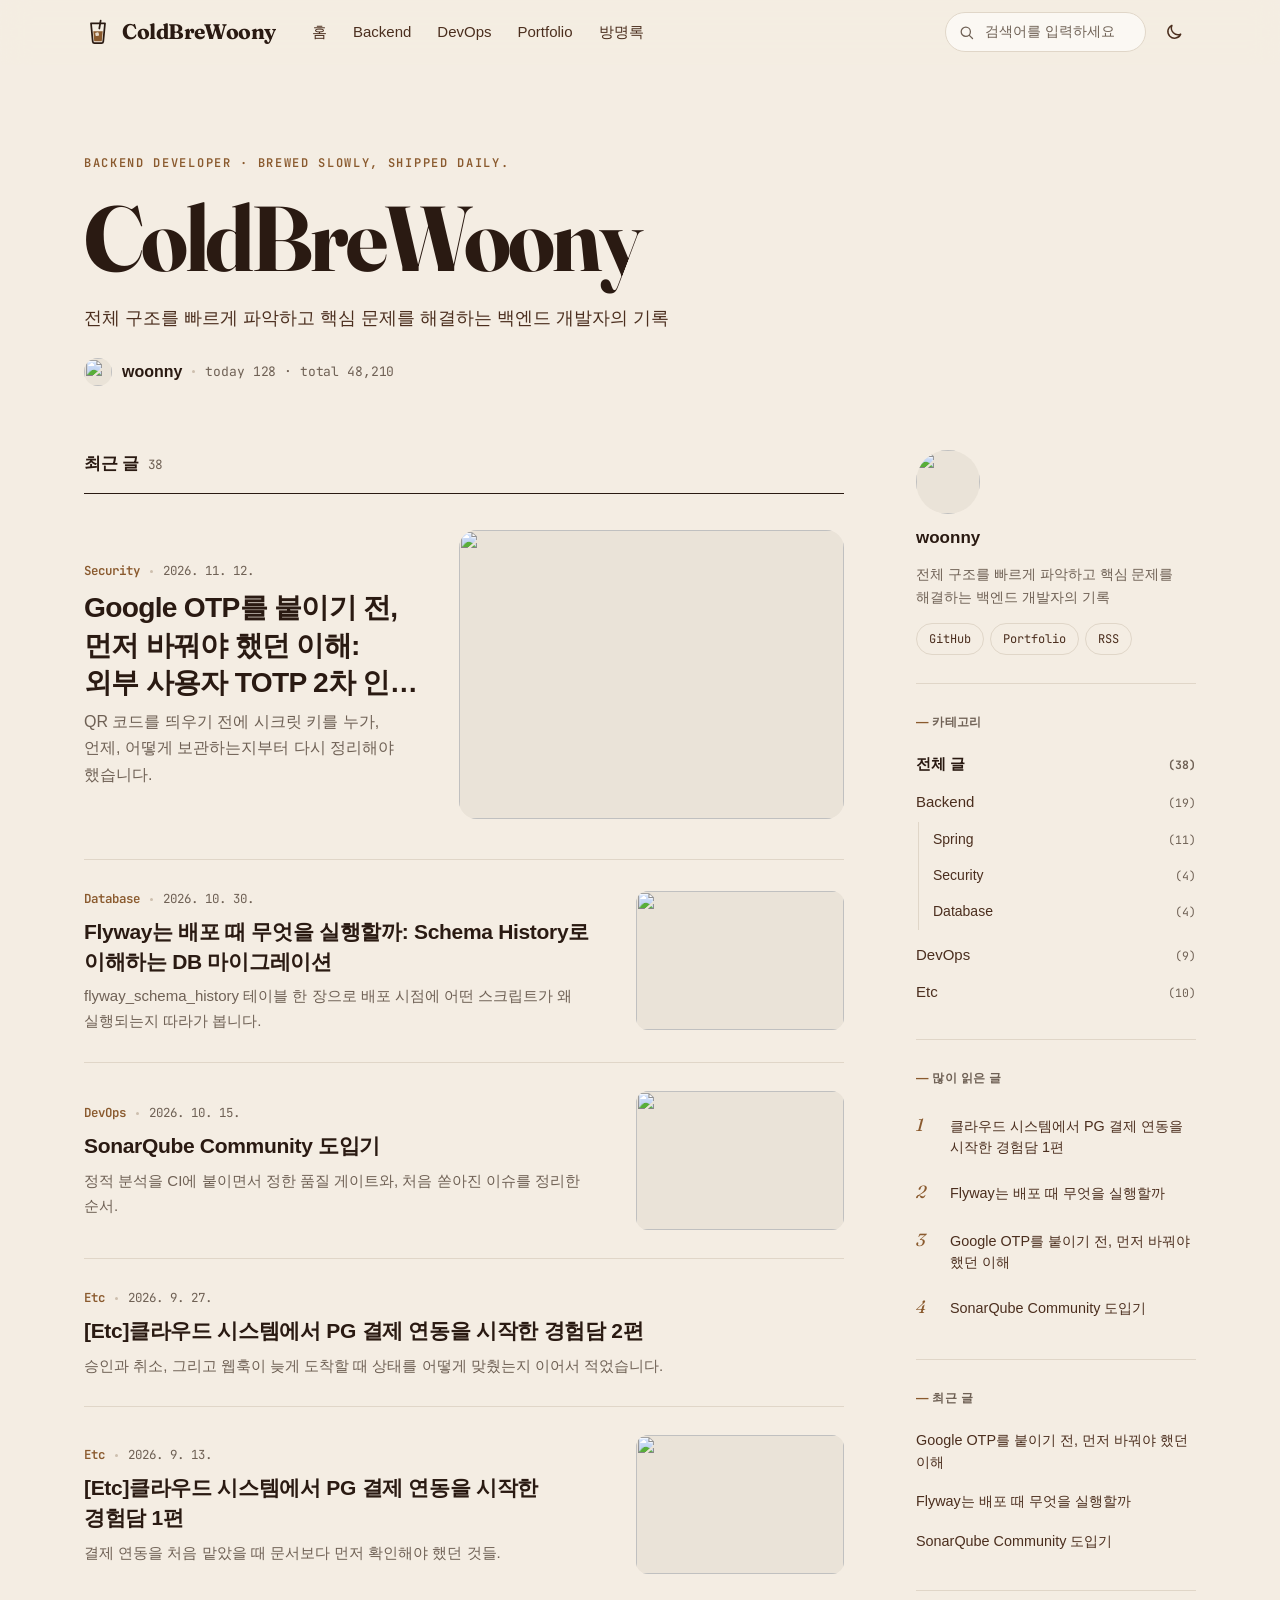
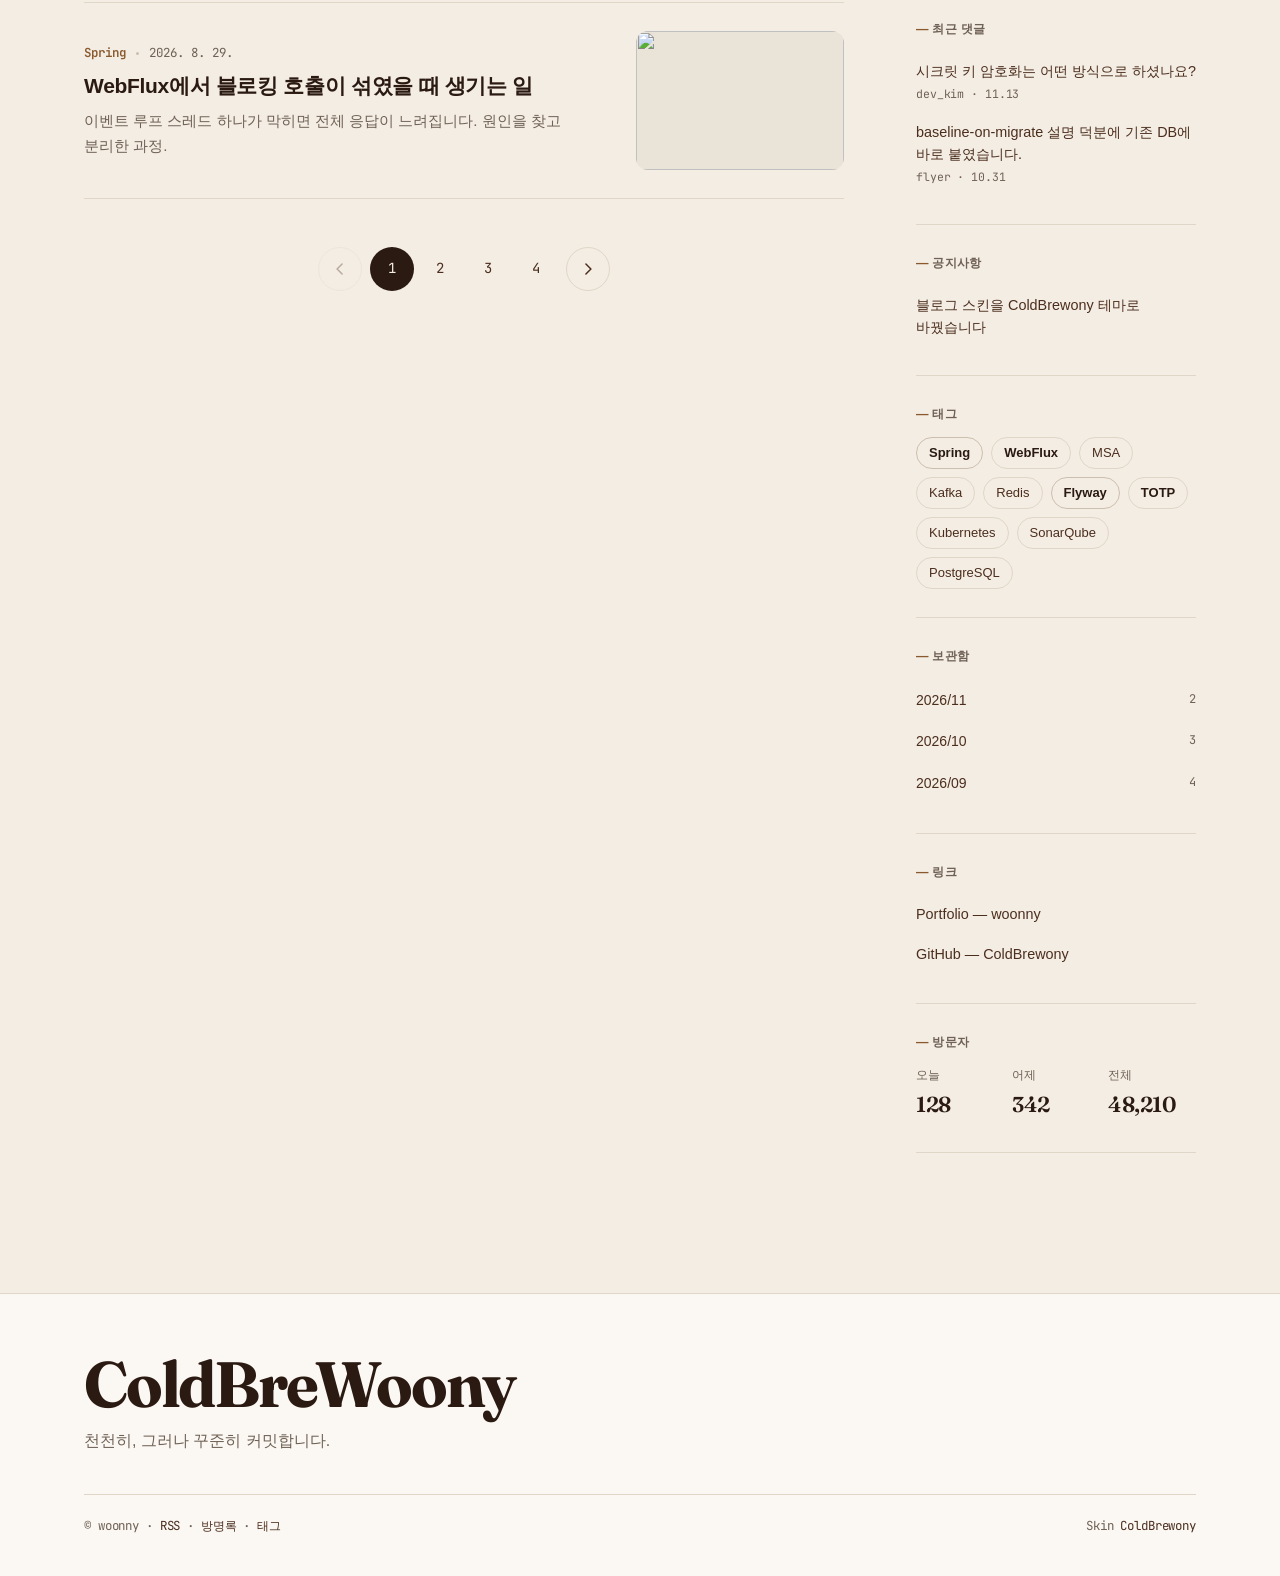
==== commit 73a38045: "Redesign skin as ColdBrewony (cold brew theme) Rewrite the Tistory skin from scratch, replacing the " ====
--- a/preview/index.html
+++ b/preview/index.html
@@ -1,620 +1,528 @@
 <!doctype html>
 <!--
-  ColdBrewony Terminal Theme
+  ColdBrewony — Tistory skin
+  Brewed slowly, shipped daily.
   https://github.com/ColdBrewony
 -->
-<html lang="ko" class="
-  jb-theme-terminal
-  jb-header-type-01
-  jb-navigation-type-01
-  jb-sidebar-right-type-01
-  jb-sidebar-bottom-type-01
-  jb-sidebar-bottom-full-width
-  jb-sidebar-bottom-dark
-  
-  jb-recent-posts-thumbnail-show
-  jb-font-body-type-01
-  jb-font-heading-type-01
-  jb-cover-title-type-01
-  jb-index-notice-type-01
-  jb-index-related-type-01
-  jb-another-category-type-01
-  jb-comment-type-01
-  jb-typography-heading-type-01
-  jb-typography-blockquote-1-type-01
-  jb-typography-blockquote-2-type-01
-  jb-typography-ce-heading-type-01
-  jb-typography-ce-blockquote-type-01
-">
-  <head>
-    <meta charset="utf-8">
-    <meta http-equiv="X-UA-Compatible" content="IE=edge">
-    <meta name="viewport" content="width=device-width, initial-scale=1">
-    <title>ColdBrewony Terminal — 미리보기</title>
-    <link rel="alternate" type="application/rss+xml" title="devlog" href="#">
-    <link rel="preconnect" href="https://cdn.jsdelivr.net" crossorigin>
-    <link rel="preconnect" href="https://fonts.googleapis.com">
-    <link rel="preconnect" href="https://fonts.gstatic.com" crossorigin>
-    <link rel="stylesheet" href="https://cdn.jsdelivr.net/npm/xeicon@2.3.3/xeicon.min.css">
-    <link rel="stylesheet" href="https://cdn.jsdelivr.net/gh/wan2land/d2coding/d2coding-full.css">
-    <link rel="stylesheet" href="https://fonts.googleapis.com/css2?family=JetBrains+Mono:wght@400;700&display=swap">
-    <link rel="stylesheet" href="../images/custom.css">
-    <link rel="stylesheet" href="../style.css">
-    
-    <style>
-      body { font-size: 16px; }
-      .jb-article { font-size: 17px; }
-      .jb-header-type-04 .jb-header-table { background-image: url( "https://picsum.photos/seed/hdr/1600/500" ); }
-      .jb-header-type-11 .jb-background-header { background-image: url( "https://picsum.photos/seed/hdr11/1600/500" ); }
-      
-        @media ( min-width: 768px ) {
-          .jb-column-content { float: right; }
-          .jb-column-sidebar { float: left; }
-        }
-      
-    </style>
-  <style id="jb-preview-overrides">.jb-background{visibility:visible !important}html,body{background:var(--term-bg) !important;color:var(--color-ink) !important}body{opacity:1 !important;font-family:var(--font-mono) !important}.jb-top{display:block !important}</style>
+<html lang="ko" class="cb-theme-auto cb-accent-copper cb-has-sidebar" data-theme-default="cb-theme-auto">
+<head>
+  <meta charset="utf-8">
+  <meta name="viewport" content="width=device-width, initial-scale=1, viewport-fit=cover">
+  <title>ColdBreWoony — 미리보기</title>
+  <meta name="theme-color" content="#F4EDE3" media="(prefers-color-scheme: light)">
+  <meta name="theme-color" content="#140E0A" media="(prefers-color-scheme: dark)">
+  <link rel="alternate" type="application/rss+xml" title="ColdBreWoony" href="#">
+  <link rel="preconnect" href="https://cdn.jsdelivr.net" crossorigin>
+  <link rel="preconnect" href="https://fonts.googleapis.com">
+  <link rel="preconnect" href="https://fonts.gstatic.com" crossorigin>
+  <link rel="stylesheet" href="https://cdn.jsdelivr.net/gh/orioncactus/pretendard@v1.3.9/dist/web/variable/pretendardvariable-dynamic-subset.min.css">
+  <link rel="stylesheet" href="https://fonts.googleapis.com/css2?family=Fraunces:ital,opsz,wght@0,9..144,500;0,9..144,700;1,9..144,500&family=JetBrains+Mono:wght@400;600&display=swap">
+  <link rel="stylesheet" href="../style.css">
+  <script>
+    /* 테마: 저장된 선택 > 스킨 기본값 > OS 설정. 깜빡임 방지를 위해 head 에서 바로 적용 */
+    (function () {
+      var root = document.documentElement, saved = null;
+      try { saved = localStorage.getItem('cb-theme'); } catch (e) {}
+      var def = root.getAttribute('data-theme-default') || 'cb-theme-auto';
+      var mode = saved || (def === 'cb-theme-dark' ? 'dark' : def === 'cb-theme-light' ? 'light' : null);
+      if (!mode) mode = window.matchMedia && matchMedia('(prefers-color-scheme: dark)').matches ? 'dark' : 'light';
+      root.setAttribute('data-theme', mode);
+    })();
+  </script>
+  <script>if(location.hash==='#dark'||location.hash==='#light')document.documentElement.setAttribute('data-theme',location.hash.slice(1));</script>
 </head>
-  <body id="tt-body-index" class="jb-body-frontpage">
-
-
-
-<div id="jb-page">
-
-<div class="jb-background jb-background-header">
-  <div class="jb-container jb-container-header">
-    <div class="jb-row jb-row-line jb-row-line-header-top">
-      <div class="jb-column jb-column-line jb-column-line-header-top">
-        <div class="jb-line jb-line-header-top"></div>
-      </div>
-    </div>
-    <div class="jb-row jb-row-header">
-      <div class="jb-column jb-column-header">
-        <div class="jb-cell jb-cell-header">
-          <div class="jb-header-table">
-            <div class="jb-header-table-row">
-              <div class="jb-header-table-cell jb-header-table-cell-site-title">
-                <div class="jb-header-mobile-table">
-                  <div class="jb-header-mobile-table-row">
-                    <div class="jb-header-mobile-table-cell jb-header-mobile-table-cell-site-title">
-                      <header>
-                        
-                          <div class="jb-site-title"><a href="#"><span class="jb-site-title-text">devlog</span></a></div>
-                        
-                        
-                      </header>
-                    </div>
-                    <div class="jb-header-mobile-table-cell jb-header-mobile-table-cell-bars">
-                      <div class="jb-bars"><i class="xi-bars"></i></div>
-                    </div>
-                  </div>
-                </div>
-              </div>
-              <div class="jb-header-table-cell jb-header-table-cell-search">
-                <div class="jb-header-blog-menu">
-                  <nav>
-                    <h2 class="jb-section-title jb-section-title-navigation">Header Menu</h2>
-                    <ul>
-    <li class="current"><a href="#">홈</a></li>
-    <li><a href="#">소개</a></li>
-    <li><a href="#">태그</a></li>
-    <li><a href="#">방명록</a></li>
-  </ul>
-                  </nav>
-                </div>
-                <div class="jb-form-search jb-form-search-header">
-                  
-                    <div class="jb-form-search-table">
-                      <div class="jb-form-search-table-row">
-                        <div class="jb-form-search-table-cell jb-form-search-table-cell-input">
-                          <input type="text" name="search" value="" onkeypress="if (event.keyCode == 13) { return false; }" placeholder="Search..." class="jb-form-input-text">
-                        </div>
-                        <div class="jb-form-search-table-cell jb-form-search-table-cell-button">
-                          <button type="button" onclick="return false;" class="jb-form-button"><i class="xi-search"></i></button>
-                        </div>
-                      </div>
-                    </div>
-                  
-                </div>
-                
-                  <div class="jb-sns-wrap">
-                    
-                      <div class="jb-sns jb-sns-facebook"><a href="jb-sns-facebook-url-01" target="_blank" rel="noopener noreferrer"><i class="xi-facebook"></i></a></div>
-                    
-                    
-                      <div class="jb-sns jb-sns-instagram"><a href="jb-sns-instagram-url-01" target="_blank" rel="noopener noreferrer"><i class="xi-instagram"></i></a></div>
-                    
-                    
-                      <div class="jb-sns jb-sns-twitter"><a href="jb-sns-twitter-url-01" target="_blank" rel="noopener noreferrer"><i class="xi-twitter"></i></a></div>
-                    
-                    
-                      <div class="jb-sns jb-sns-kakaostory"><a href="jb-sns-kakaostory-url-01" target="_blank" rel="noopener noreferrer"><i class="xi-kakaostory"></i></a></div>
-                    
-                    
-                      <div class="jb-sns jb-sns-pinterest"><a href="jb-sns-pinterest-url-01" target="_blank" rel="noopener noreferrer"><i class="xi-pinterest"></i></a></div>
-                    
-                    
-                      <div class="jb-sns jb-sns-linkedin"><a href="jb-sns-linkedin-url-01" target="_blank" rel="noopener noreferrer"><i class="xi-linkedin"></i></a></div>
-                    
-                    
-                      <div class="jb-sns jb-sns-youtube"><a href="jb-sns-youtube-url-01" target="_blank" rel="noopener noreferrer"><i class="xi-youtube-play"></i></a></div>
-                    
-                    
-                      <div class="jb-sns jb-sns-kakaotalk"><a href="jb-sns-kakaotalk-url-01" target="_blank" rel="noopener noreferrer"><i class="xi-kakaotalk"></i></a></div>
-                    
-                    
-                      <div class="jb-sns jb-sns-twich"><a href="jb-sns-twich-url-01" target="_blank" rel="noopener noreferrer"><i class="xi-twich"></i></a></div>
-                    
-                  </div>
-                
-              </div>
-            </div>
-          </div>
+<body id="tt-body-index">
+
+<a class="cb-skip" href="#cb-main">본문으로 건너뛰기</a>
+<div class="cb-progress" aria-hidden="true"><span></span></div>
+
+<header class="cb-header">
+  <div class="cb-wrap cb-header-inner">
+    <a class="cb-brand" href="#">
+      
+      
+        <svg class="cb-brand-mark" viewBox="0 0 32 32" aria-hidden="true">
+          <path d="M8 6h16l-2 21a2 2 0 0 1-2 1.8h-8A2 2 0 0 1 10 27z" fill="none" stroke="currentColor" stroke-width="2" stroke-linejoin="round"/>
+          <path d="M10.6 15h10.8l-1.1 11.6h-8.6z" fill="var(--accent)"/>
+          <rect x="13" y="16.5" width="4" height="4" rx="1" fill="var(--bg)" opacity=".85" transform="rotate(-12 15 18.5)"/>
+          <path d="M19 3l-1.5 9" stroke="currentColor" stroke-width="2" stroke-linecap="round"/>
+        </svg>
+        <span class="cb-brand-text">ColdBreWoony</span>
+      
+    </a>
+
+    <nav class="cb-nav" id="cb-nav" aria-label="블로그 메뉴">
+      <ul><li class="t_menu_home first"><a href="#">홈</a></li><li class="t_menu_category"><a href="#">Backend</a></li><li class="t_menu_category"><a href="#">DevOps</a></li><li class="t_menu_link"><a href="#">Portfolio</a></li><li class="t_menu_guestbook last"><a href="#">방명록</a></li></ul>
+    </nav>
+
+    <div class="cb-tools">
+      
+        <div class="cb-search" role="search">
+          <label class="cb-sr" for="cb-search-input">블로그 검색</label>
+          <svg class="cb-icon" viewBox="0 0 24 24" aria-hidden="true"><circle cx="11" cy="11" r="6.5"/><path d="m16 16 4.5 4.5"/></svg>
+          <input id="cb-search-input" type="search" name="search" value="" placeholder="검색어를 입력하세요" onkeypress="if (event.keyCode == 13) { return false; }">
         </div>
-      </div>
-    </div>
-    <div class="jb-row jb-row-line jb-row-line-header-bottom">
-      <div class="jb-column jb-column-line jb-column-line-header-bottom">
-        <div class="jb-line jb-line-header-bottom"></div>
-      </div>
+      
+      <button type="button" class="cb-icon-btn cb-theme-toggle" aria-label="어두운 테마로 바꾸기">
+        <svg class="cb-icon cb-icon-moon" viewBox="0 0 24 24" aria-hidden="true"><path d="M20 14.5A8 8 0 0 1 9.5 4a8 8 0 1 0 10.5 10.5z"/></svg>
+        <svg class="cb-icon cb-icon-sun" viewBox="0 0 24 24" aria-hidden="true"><circle cx="12" cy="12" r="4"/><path d="M12 2.5v2M12 19.5v2M2.5 12h2M19.5 12h2M5.3 5.3l1.4 1.4M17.3 17.3l1.4 1.4M5.3 18.7l1.4-1.4M17.3 6.7l1.4-1.4"/></svg>
+      </button>
+      <button type="button" class="cb-icon-btn cb-menu-toggle" aria-controls="cb-drawer" aria-expanded="false" aria-label="메뉴 열기">
+        <span class="cb-burger" aria-hidden="true"><span></span><span></span></span>
+      </button>
+    </div>
+  </div>
+</header>
+
+<!-- 모바일 서랍: 메뉴 + 카테고리 -->
+<div class="cb-drawer" id="cb-drawer" hidden>
+  <div class="cb-wrap">
+    <div class="cb-drawer-search" role="search">
+      <label class="cb-sr" for="cb-drawer-search-input">블로그 검색</label>
+      <input id="cb-drawer-search-input" class="cb-input" type="search" placeholder="검색어를 입력하세요" enterkeyhint="search">
+    </div>
+    <nav class="cb-drawer-menu" aria-label="블로그 메뉴 (모바일)"><ul><li class="t_menu_home first"><a href="#">홈</a></li><li class="t_menu_category"><a href="#">Backend</a></li><li class="t_menu_category"><a href="#">DevOps</a></li><li class="t_menu_link"><a href="#">Portfolio</a></li><li class="t_menu_guestbook last"><a href="#">방명록</a></li></ul></nav>
+    <div class="cb-drawer-category">
+      <p class="cb-eyebrow">Category</p>
+      <ul class="tt_category"><li class=""><a href="#" class="link_tit">전체 글 <span class="c_cnt">(38)</span></a>
+<ul class="category_list">
+<li class=""><a href="#" class="link_item">Backend <span class="c_cnt">(19)</span></a>
+  <ul class="sub_category_list"><li class=""><a href="#" class="link_sub_item">Spring <span class="c_cnt">(11)</span></a></li><li class=""><a href="#" class="link_sub_item">Security <span class="c_cnt">(4)</span></a></li><li class=""><a href="#" class="link_sub_item">Database <span class="c_cnt">(4)</span></a></li></ul></li>
+<li class=""><a href="#" class="link_item">DevOps <span class="c_cnt">(9)</span></a></li>
+<li class=""><a href="#" class="link_item">Etc <span class="c_cnt">(10)</span></a></li>
+</ul></li></ul>
     </div>
   </div>
 </div>
 
-<div class="jb-background jb-background-navigation">
-  <div class="jb-container jb-container-navigation">
-    <div class="jb-row jb-row-line jb-row-line-navigation-top">
-      <div class="jb-column jb-column-line jb-column-line-navigation-top">
-        <div class="jb-line jb-line-navigation-top"></div>
-      </div>
-    </div>
-    <div class="jb-row jb-row-navigation">
-      <div class="jb-column jb-column-navigation">
-        <div class="jb-cell jb-cell-navigation">
-          <nav>
-            <h2 class="jb-section-title jb-section-title-navigation">Main Menu</h2>
-            <div class="jb-navigation jb-navigation-category">
-              <ul class="tt_category"><li><a href="#">전체보기</a>
-    <ul class="category_list">
-      <li><a href="#">개발</a></li>
-      <li><a href="#">디자인</a></li>
-      <li><a href="#">일상</a></li>
-    </ul></li></ul>
-            </div>
-            <div class="jb-navigation jb-navigation-blog-menu">
-              <ul>
-    <li class="current"><a href="#">홈</a></li>
-    <li><a href="#">소개</a></li>
-    <li><a href="#">태그</a></li>
-    <li><a href="#">방명록</a></li>
-  </ul>
-            </div>
-            <div class="jb-form-search-navigation-table">
-              <div class="jb-form-search-navigation-table-row">
-                <div class="jb-form-search-navigation-table-cell jb-form-search-navigation-table-cell-input">
-                  <input type="text" name="jb-search-navigation" value="" onkeypress="if (event.keyCode == 13) { try{window.location.href='/search/'+looseURIEncode(document.getElementsByName('jb-search-navigation')[0].value);document.getElementsByName('jb-search-navigation')[0].value='';return false;}catch(e){} }" placeholder="Search..." class="jb-form-input-text">
-                </div>
-                <div class="jb-form-search-navigation-table-cell jb-form-search-navigation-table-cell-button">
-                  <button type="button" onclick="try{window.location.href='/search/'+looseURIEncode(document.getElementsByName('jb-search-navigation')[0].value);document.getElementsByName('jb-search-navigation')[0].value='';return false;}catch(e){}" class="jb-form-button"><i class="xi-search"></i></button>
-                </div>
-              </div>
-            </div>
-          </nav>
+<!-- 홈 인트로: JS 가 홈(첫 페이지)에서만 노출 -->
+
+<section class="cb-hero" aria-labelledby="cb-hero-title" hidden>
+  <div class="cb-wrap cb-hero-inner">
+    <p class="cb-eyebrow">Backend Developer · Brewed slowly, shipped daily.</p>
+    <h1 class="cb-hero-title" id="cb-hero-title">ColdBreWoony</h1>
+    <p class="cb-hero-desc">전체 구조를 빠르게 파악하고 핵심 문제를 해결하는 백엔드 개발자의 기록</p>
+    <div class="cb-hero-meta">
+      <img class="cb-avatar" src="https://github.com/ColdBrewony.png?size=200" alt="" loading="lazy">
+      <span class="cb-hero-blogger">woonny</span>
+      <span class="cb-dot" aria-hidden="true"></span>
+      <span class="cb-mono">today 128 · total 48,210</span>
+    </div>
+  </div>
+</section>
+
+
+<div class="cb-wrap cb-layout">
+<main id="cb-main" class="cb-main">
+
+  <!-- ============ 커버 (홈 화면 설정) ============ -->
+  
+
+  <!-- ============ 글 목록 (홈 · 카테고리 · 검색 · 태그별) ============ -->
+  
+  <section class="cb-list cb-list-default" aria-labelledby="cb-list-title">
+    <div class="cb-section-head">
+      <h2 class="cb-section-title" id="cb-list-title">최근 글 <span class="cb-count">38</span></h2>
+    </div>
+    
+    <div class="cb-posts">
+      
+        <article class="cb-post">
+          <a class="cb-post-link" href="#">
+            <span class="cb-post-text">
+              <span class="cb-meta">
+                <span class="cb-cat">Security</span>
+                <time>2026. 11. 12.</time>
+                
+              </span>
+              <span class="cb-post-title"><span>Google OTP를 붙이기 전, 먼저 바꿔야 했던 이해: 외부 사용자 TOTP 2차 인증 구현기</span></span>
+              <span class="cb-post-summary">QR 코드를 띄우기 전에 시크릿 키를 누가, 언제, 어떻게 보관하는지부터 다시 정리해야 했습니다.</span>
+            </span>
+            
+              <span class="cb-thumb"><img src="https://picsum.photos/seed/totp-key/640/420" alt="" loading="lazy"></span>
+            
+          </a>
+        </article>
+      
+        <article class="cb-post">
+          <a class="cb-post-link" href="#">
+            <span class="cb-post-text">
+              <span class="cb-meta">
+                <span class="cb-cat">Database</span>
+                <time>2026. 10. 30.</time>
+                
+              </span>
+              <span class="cb-post-title"><span>Flyway는 배포 때 무엇을 실행할까: Schema History로 이해하는 DB 마이그레이션</span></span>
+              <span class="cb-post-summary">flyway_schema_history 테이블 한 장으로 배포 시점에 어떤 스크립트가 왜 실행되는지 따라가 봅니다.</span>
+            </span>
+            
+              <span class="cb-thumb"><img src="https://picsum.photos/seed/flyway-db/640/420" alt="" loading="lazy"></span>
+            
+          </a>
+        </article>
+      
+        <article class="cb-post">
+          <a class="cb-post-link" href="#">
+            <span class="cb-post-text">
+              <span class="cb-meta">
+                <span class="cb-cat">DevOps</span>
+                <time>2026. 10. 15.</time>
+                
+              </span>
+              <span class="cb-post-title"><span>SonarQube Community 도입기</span></span>
+              <span class="cb-post-summary">정적 분석을 CI에 붙이면서 정한 품질 게이트와, 처음 쏟아진 이슈를 정리한 순서.</span>
+            </span>
+            
+              <span class="cb-thumb"><img src="https://picsum.photos/seed/sonar-board/640/420" alt="" loading="lazy"></span>
+            
+          </a>
+        </article>
+      
+        <article class="cb-post">
+          <a class="cb-post-link" href="#">
+            <span class="cb-post-text">
+              <span class="cb-meta">
+                <span class="cb-cat">Etc</span>
+                <time>2026. 9. 27.</time>
+                
+              </span>
+              <span class="cb-post-title"><span>[Etc]클라우드 시스템에서 PG 결제 연동을 시작한 경험담 2편</span></span>
+              <span class="cb-post-summary">승인과 취소, 그리고 웹훅이 늦게 도착할 때 상태를 어떻게 맞췄는지 이어서 적었습니다.</span>
+            </span>
+            
+          </a>
+        </article>
+      
+        <article class="cb-post">
+          <a class="cb-post-link" href="#">
+            <span class="cb-post-text">
+              <span class="cb-meta">
+                <span class="cb-cat">Etc</span>
+                <time>2026. 9. 13.</time>
+                
+              </span>
+              <span class="cb-post-title"><span>[Etc]클라우드 시스템에서 PG 결제 연동을 시작한 경험담 1편</span></span>
+              <span class="cb-post-summary">결제 연동을 처음 맡았을 때 문서보다 먼저 확인해야 했던 것들.</span>
+            </span>
+            
+              <span class="cb-thumb"><img src="https://picsum.photos/seed/pg-card/640/420" alt="" loading="lazy"></span>
+            
+          </a>
+        </article>
+      
+        <article class="cb-post">
+          <a class="cb-post-link" href="#">
+            <span class="cb-post-text">
+              <span class="cb-meta">
+                <span class="cb-cat">Spring</span>
+                <time>2026. 8. 29.</time>
+                
+              </span>
+              <span class="cb-post-title"><span>WebFlux에서 블로킹 호출이 섞였을 때 생기는 일</span></span>
+              <span class="cb-post-summary">이벤트 루프 스레드 하나가 막히면 전체 응답이 느려집니다. 원인을 찾고 분리한 과정.</span>
+            </span>
+            
+              <span class="cb-thumb"><img src="https://picsum.photos/seed/webflux-flow/640/420" alt="" loading="lazy"></span>
+            
+          </a>
+        </article>
+      
+    </div>
+    
+  </section>
+  
+
+  <!-- ============ 공지사항 ============ -->
+  
+
+  <!-- ============ 페이지 (소개 등) ============ -->
+  
+
+  <!-- ============ 보호글 ============ -->
+  
+
+  <!-- ============ 글 (본문 / 목록형 홈) ============ -->
+  
+
+  <!-- ============ 태그 클라우드 ============ -->
+  
+
+  <!-- ============ 방명록 ============ -->
+  
+
+  <!-- ============ 페이지 이동 ============ -->
+  
+    <nav class="cb-paging" aria-label="페이지 이동">
+      <a href="#" class="cb-paging-step no-more-prev" aria-label="이전 페이지">
+        <svg class="cb-icon" viewBox="0 0 24 24" aria-hidden="true"><path d="M14.5 6 8.5 12l6 6"/></svg>
+      </a>
+      <span class="cb-paging-nums">
+        <a href="#" class="cb-paging-num"><span class="selected">1</span></a><a href="#" class="cb-paging-num"><span>2</span></a><a href="#" class="cb-paging-num"><span>3</span></a><a href="#" class="cb-paging-num"><span>4</span></a>
+      </span>
+      <a href="#" class="cb-paging-step " aria-label="다음 페이지">
+        <svg class="cb-icon" viewBox="0 0 24 24" aria-hidden="true"><path d="m9.5 6 6 6-6 6"/></svg>
+      </a>
+    </nav>
+  
+</main>
+
+<!-- ============ 사이드바 ============ -->
+
+<aside class="cb-sidebar" aria-label="사이드바">
+  
+    <!-- 프로필 -->
+      <section class="cb-module cb-module-profile">
+        <img class="cb-profile-img" src="https://github.com/ColdBrewony.png?size=200" alt="" loading="lazy">
+        <p class="cb-profile-name">woonny</p>
+        <p class="cb-profile-desc">전체 구조를 빠르게 파악하고 핵심 문제를 해결하는 백엔드 개발자의 기록</p>
+        <div class="cb-social">
+          <a href="https://github.com/ColdBrewony" target="_blank" rel="noopener noreferrer">GitHub</a>
+          <a href="https://portfolio-woonny-s-projects.vercel.app/" target="_blank" rel="noopener noreferrer">Portfolio</a>
+          
+          
+          
+          <a href="#">RSS</a>
         </div>
-      </div>
-    </div>
-    <div class="jb-row jb-row-line jb-row-line-navigation-bottom">
-      <div class="jb-column jb-column-line jb-column-line-navigation-bottom">
-        <div class="jb-line jb-line-navigation-bottom"></div>
-      </div>
+      </section>
+    
+    <!-- 카테고리 -->
+      <section class="cb-module cb-module-category">
+        <h2 class="cb-module-title">카테고리</h2>
+        <ul class="tt_category"><li class=""><a href="#" class="link_tit">전체 글 <span class="c_cnt">(38)</span></a>
+<ul class="category_list">
+<li class=""><a href="#" class="link_item">Backend <span class="c_cnt">(19)</span></a>
+  <ul class="sub_category_list"><li class=""><a href="#" class="link_sub_item">Spring <span class="c_cnt">(11)</span></a></li><li class=""><a href="#" class="link_sub_item">Security <span class="c_cnt">(4)</span></a></li><li class=""><a href="#" class="link_sub_item">Database <span class="c_cnt">(4)</span></a></li></ul></li>
+<li class=""><a href="#" class="link_item">DevOps <span class="c_cnt">(9)</span></a></li>
+<li class=""><a href="#" class="link_item">Etc <span class="c_cnt">(10)</span></a></li>
+</ul></li></ul>
+      </section>
+    
+    <!-- 인기 글 -->
+      <section class="cb-module">
+        <h2 class="cb-module-title">많이 읽은 글</h2>
+        <ol class="cb-mini cb-mini-ranked">
+          
+            <li><a href="#"><span class="cb-mini-title">클라우드 시스템에서 PG 결제 연동을 시작한 경험담 1편</span></a></li>
+          
+            <li><a href="#"><span class="cb-mini-title">Flyway는 배포 때 무엇을 실행할까</span></a></li>
+          
+            <li><a href="#"><span class="cb-mini-title">Google OTP를 붙이기 전, 먼저 바꿔야 했던 이해</span></a></li>
+          
+            <li><a href="#"><span class="cb-mini-title">SonarQube Community 도입기</span></a></li>
+          
+        </ol>
+      </section>
+    
+    <!-- 최근 글 -->
+      <section class="cb-module">
+        <h2 class="cb-module-title">최근 글</h2>
+        <ul class="cb-mini">
+          
+            <li><a href="#"><span class="cb-mini-title">Google OTP를 붙이기 전, 먼저 바꿔야 했던 이해</span></a></li>
+          
+            <li><a href="#"><span class="cb-mini-title">Flyway는 배포 때 무엇을 실행할까</span></a></li>
+          
+            <li><a href="#"><span class="cb-mini-title">SonarQube Community 도입기</span></a></li>
+          
+        </ul>
+      </section>
+    
+    <!-- 최근 댓글 -->
+      <section class="cb-module">
+        <h2 class="cb-module-title">최근 댓글</h2>
+        <ul class="cb-mini">
+          
+            <li><a href="#"><span class="cb-mini-title">시크릿 키 암호화는 어떤 방식으로 하셨나요?</span><span class="cb-mini-sub cb-mono">dev_kim · 11.13</span></a></li>
+          
+            <li><a href="#"><span class="cb-mini-title">baseline-on-migrate 설명 덕분에 기존 DB에 바로 붙였습니다.</span><span class="cb-mini-sub cb-mono">flyer · 10.31</span></a></li>
+          
+        </ul>
+      </section>
+    
+    <!-- 공지사항 -->
+      <section class="cb-module">
+        <h2 class="cb-module-title">공지사항</h2>
+        
+          <ul class="cb-mini">
+            <li><a href="#"><span class="cb-mini-title">블로그 스킨을 ColdBrewony 테마로 바꿨습니다</span></a></li>
+          </ul>
+        
+      </section>
+    
+    <!-- 태그 -->
+      <section class="cb-module">
+        <h2 class="cb-module-title">태그</h2>
+        <ul class="cb-tagcloud cb-tagcloud-sm">
+          <li><a href="#" class="cloud1">Spring</a></li><li><a href="#" class="cloud2">WebFlux</a></li><li><a href="#" class="cloud3">MSA</a></li><li><a href="#" class="cloud4">Kafka</a></li><li><a href="#" class="cloud5">Redis</a></li><li><a href="#" class="cloud1">Flyway</a></li><li><a href="#" class="cloud2">TOTP</a></li><li><a href="#" class="cloud3">Kubernetes</a></li><li><a href="#" class="cloud4">SonarQube</a></li><li><a href="#" class="cloud5">PostgreSQL</a></li>
+        </ul>
+      </section>
+    
+    <!-- 보관함 -->
+      <section class="cb-module">
+        <h2 class="cb-module-title">보관함</h2>
+        <ul class="cb-mini cb-mini-archive">
+          <li><a href="#"><span>2026/11</span><span class="cb-mono">2</span></a></li><li><a href="#"><span>2026/10</span><span class="cb-mono">3</span></a></li><li><a href="#"><span>2026/09</span><span class="cb-mono">4</span></a></li>
+        </ul>
+      </section>
+    
+    <!-- 링크 -->
+      <section class="cb-module">
+        <h2 class="cb-module-title">링크</h2>
+        <ul class="cb-mini">
+          <li><a href="#" target="_blank" rel="noopener noreferrer"><span class="cb-mini-title">Portfolio — woonny</span></a></li><li><a href="#" target="_blank" rel="noopener noreferrer"><span class="cb-mini-title">GitHub — ColdBrewony</span></a></li>
+        </ul>
+      </section>
+    
+    <!-- 방문자 -->
+      <section class="cb-module cb-module-stats">
+        <h2 class="cb-module-title">방문자</h2>
+        <dl class="cb-stats">
+          <div><dt>오늘</dt><dd>128</dd></div>
+          <div><dt>어제</dt><dd>342</dd></div>
+          <div><dt>전체</dt><dd>48,210</dd></div>
+        </dl>
+      </section>
+    
+    <!-- 달력 -->
+      <section class="cb-module cb-module-calendar">
+        <h2 class="cb-module-title">달력</h2>
+        
+      </section>
+    
+  
+</aside>
+
+</div>
+
+<footer class="cb-footer">
+  <div class="cb-wrap">
+    <div class="cb-footer-top">
+      <a class="cb-footer-mark" href="#">ColdBreWoony</a>
+      <p class="cb-footer-line">천천히, 그러나 꾸준히 커밋합니다.</p>
+    </div>
+    <div class="cb-footer-bottom">
+      <p class="cb-mono cb-small">© woonny · <a href="#">RSS</a> · <a href="/guestbook">방명록</a> · <a href="/tag">태그</a></p>
+      <p class="cb-mono cb-small">Skin <a href="https://github.com/ColdBrewony" target="_blank" rel="noopener noreferrer">ColdBrewony</a></p>
     </div>
   </div>
-</div>
-
-<div class="jb-background jb-background-main-top">
-  <div class="jb-container jb-container-main-top">
-    <div class="jb-row jb-row-main-top">
-      <div class="jb-column jb-column-main-top">
-        <div class="jb-cell jb-cell-main-top">
-          
-            
-          
-        </div>
-      </div>
-    </div>
-  </div>
-</div>
-
-<div class="jb-background jb-background-main">
-  <div class="jb-container jb-container-main">
-    <div class="jb-row jb-row-line jb-row-line-main-top">
-      <div class="jb-column jb-column-line jb-column-line-main-top">
-        <div class="jb-line jb-line-main-top"></div>
-      </div>
-    </div>
-    <div class="jb-row jb-row-main">
-      <div class="jb-column jb-column-content">
-        
-        
-          <div class="jb-cell jb-cell-content jb-cell-content-search-list jb-index-type-02">
-            
-            <header>
-              <div class="jb-content-title jb-content-title-search-list">
-                <h1>전체 글 (42)</h1>
-              </div>
-            </header>
-            
-            
-              <div class="jb-cell jb-cell-index jb-cell-index-front">
-                <div class="jb-index-table jb-index-table-front">
-                  <div class="jb-index-table-row jb-index-table-row-front">
-                    <div class="jb-index-table-cell jb-index-table-cell-thumbnail jb-index-table-cell-front jb-index-table-cell-thumbnail-front">
-                      <a href="#">
-                        
-                          <div class="jb-index-thumbnail jb-index-thumbnail-front"><img src="https://picsum.photos/seed/thumb1/300/200" alt="" loading="lazy"></div>
-                        
-                      </a>
-                    </div>
-                    <div class="jb-index-table-cell jb-index-table-cell-information jb-index-table-cell-front jb-index-table-cell-information-front">
-                      <div class="jb-index-information-table"><div class="jb-index-information-table-row"><div class="jb-index-information-table-cell jb-index-information-table-cell-1">
-                        <h3 class="jb-index-title jb-index-title-front"><a href="#">한글 제목이 keep-all 로 자연스럽게 줄바꿈되는지 확인하는 예시 글 제목입니다</a></h3>
-                        <ul class="jb-index-information jb-index-information-front">
-                          
-                            <li class="jb-index-information-author jb-index-information-author-front"><span>관리자</span></li>
-                          
-                          <li class="jb-index-information-category jb-index-information-category-front"><span><a href="#" class="jb-category-name">카테고리</a></span></li>
-                          <li class="jb-index-information-date jb-index-information-date-front"><span>2026. 6. 11.</span></li>
-                        </ul>
-                        <p class="jb-index-summary jb-index-summary-front"><a href="#">본문 요약 텍스트입니다. 모던 리프레시 이후 폰트 크기 16/17px, 행간 1.7 이 적용되어 가독성이 어떻게 바뀌는지 확인합니다. word-break keep-all 로 단어가 중간에서 잘리지 않아야 합니다.</a></p>
-                        <div class="jb-index-read-more"><a href="#">더 읽기</a></div>
-                      </div></div><div class="jb-index-information-table-row"><div class="jb-index-information-table-cell jb-index-information-table-cell-2"></div></div></div>
-                    </div>
-                  </div>
-                </div>
-              </div>
-              
-            
-              <div class="jb-cell jb-cell-index jb-cell-index-front">
-                <div class="jb-index-table jb-index-table-front">
-                  <div class="jb-index-table-row jb-index-table-row-front">
-                    <div class="jb-index-table-cell jb-index-table-cell-thumbnail jb-index-table-cell-front jb-index-table-cell-thumbnail-front">
-                      <a href="#">
-                        
-                          <div class="jb-index-thumbnail jb-index-thumbnail-front"><img src="https://picsum.photos/seed/thumb2/300/200" alt="" loading="lazy"></div>
-                        
-                      </a>
-                    </div>
-                    <div class="jb-index-table-cell jb-index-table-cell-information jb-index-table-cell-front jb-index-table-cell-information-front">
-                      <div class="jb-index-information-table"><div class="jb-index-information-table-row"><div class="jb-index-information-table-cell jb-index-information-table-cell-1">
-                        <h3 class="jb-index-title jb-index-title-front"><a href="#">한글 제목이 keep-all 로 자연스럽게 줄바꿈되는지 확인하는 예시 글 제목입니다</a></h3>
-                        <ul class="jb-index-information jb-index-information-front">
-                          
-                            <li class="jb-index-information-author jb-index-information-author-front"><span>관리자</span></li>
-                          
-                          <li class="jb-index-information-category jb-index-information-category-front"><span><a href="#" class="jb-category-name">카테고리</a></span></li>
-                          <li class="jb-index-information-date jb-index-information-date-front"><span>2026. 6. 11.</span></li>
-                        </ul>
-                        <p class="jb-index-summary jb-index-summary-front"><a href="#">본문 요약 텍스트입니다. 모던 리프레시 이후 폰트 크기 16/17px, 행간 1.7 이 적용되어 가독성이 어떻게 바뀌는지 확인합니다. word-break keep-all 로 단어가 중간에서 잘리지 않아야 합니다.</a></p>
-                        <div class="jb-index-read-more"><a href="#">더 읽기</a></div>
-                      </div></div><div class="jb-index-information-table-row"><div class="jb-index-information-table-cell jb-index-information-table-cell-2"></div></div></div>
-                    </div>
-                  </div>
-                </div>
-              </div>
-              
-            
-              <div class="jb-cell jb-cell-index jb-cell-index-front">
-                <div class="jb-index-table jb-index-table-front">
-                  <div class="jb-index-table-row jb-index-table-row-front">
-                    <div class="jb-index-table-cell jb-index-table-cell-thumbnail jb-index-table-cell-front jb-index-table-cell-thumbnail-front">
-                      <a href="#">
-                        
-                          <div class="jb-index-thumbnail jb-index-thumbnail-front">
-                            
-                          </div>
-                        
-                      </a>
-                    </div>
-                    <div class="jb-index-table-cell jb-index-table-cell-information jb-index-table-cell-front jb-index-table-cell-information-front">
-                      <div class="jb-index-information-table"><div class="jb-index-information-table-row"><div class="jb-index-information-table-cell jb-index-information-table-cell-1">
-                        <h3 class="jb-index-title jb-index-title-front"><a href="#">한글 제목이 keep-all 로 자연스럽게 줄바꿈되는지 확인하는 예시 글 제목입니다</a></h3>
-                        <ul class="jb-index-information jb-index-information-front">
-                          
-                            <li class="jb-index-information-author jb-index-information-author-front"><span>관리자</span></li>
-                          
-                          <li class="jb-index-information-category jb-index-information-category-front"><span><a href="#" class="jb-category-name">카테고리</a></span></li>
-                          <li class="jb-index-information-date jb-index-information-date-front"><span>2026. 6. 11.</span></li>
-                        </ul>
-                        <p class="jb-index-summary jb-index-summary-front"><a href="#">본문 요약 텍스트입니다. 모던 리프레시 이후 폰트 크기 16/17px, 행간 1.7 이 적용되어 가독성이 어떻게 바뀌는지 확인합니다. word-break keep-all 로 단어가 중간에서 잘리지 않아야 합니다.</a></p>
-                        <div class="jb-index-read-more"><a href="#">더 읽기</a></div>
-                      </div></div><div class="jb-index-information-table-row"><div class="jb-index-information-table-cell jb-index-information-table-cell-2"></div></div></div>
-                    </div>
-                  </div>
-                </div>
-              </div>
-              
-            
-              <div class="jb-cell jb-cell-index jb-cell-index-front">
-                <div class="jb-index-table jb-index-table-front">
-                  <div class="jb-index-table-row jb-index-table-row-front">
-                    <div class="jb-index-table-cell jb-index-table-cell-thumbnail jb-index-table-cell-front jb-index-table-cell-thumbnail-front">
-                      <a href="#">
-                        
-                          <div class="jb-index-thumbnail jb-index-thumbnail-front"><img src="https://picsum.photos/seed/thumb4/300/200" alt="" loading="lazy"></div>
-                        
-                      </a>
-                    </div>
-                    <div class="jb-index-table-cell jb-index-table-cell-information jb-index-table-cell-front jb-index-table-cell-information-front">
-                      <div class="jb-index-information-table"><div class="jb-index-information-table-row"><div class="jb-index-information-table-cell jb-index-information-table-cell-1">
-                        <h3 class="jb-index-title jb-index-title-front"><a href="#">한글 제목이 keep-all 로 자연스럽게 줄바꿈되는지 확인하는 예시 글 제목입니다</a></h3>
-                        <ul class="jb-index-information jb-index-information-front">
-                          
-                            <li class="jb-index-information-author jb-index-information-author-front"><span>관리자</span></li>
-                          
-                          <li class="jb-index-information-category jb-index-information-category-front"><span><a href="#" class="jb-category-name">카테고리</a></span></li>
-                          <li class="jb-index-information-date jb-index-information-date-front"><span>2026. 6. 11.</span></li>
-                        </ul>
-                        <p class="jb-index-summary jb-index-summary-front"><a href="#">본문 요약 텍스트입니다. 모던 리프레시 이후 폰트 크기 16/17px, 행간 1.7 이 적용되어 가독성이 어떻게 바뀌는지 확인합니다. word-break keep-all 로 단어가 중간에서 잘리지 않아야 합니다.</a></p>
-                        <div class="jb-index-read-more"><a href="#">더 읽기</a></div>
-                      </div></div><div class="jb-index-information-table-row"><div class="jb-index-information-table-cell jb-index-information-table-cell-2"></div></div></div>
-                    </div>
-                  </div>
-                </div>
-              </div>
-              
-            
-              <div class="jb-cell jb-cell-index jb-cell-index-front">
-                <div class="jb-index-table jb-index-table-front">
-                  <div class="jb-index-table-row jb-index-table-row-front">
-                    <div class="jb-index-table-cell jb-index-table-cell-thumbnail jb-index-table-cell-front jb-index-table-cell-thumbnail-front">
-                      <a href="#">
-                        
-                          <div class="jb-index-thumbnail jb-index-thumbnail-front"><img src="https://picsum.photos/seed/thumb5/300/200" alt="" loading="lazy"></div>
-                        
-                      </a>
-                    </div>
-                    <div class="jb-index-table-cell jb-index-table-cell-information jb-index-table-cell-front jb-index-table-cell-information-front">
-                      <div class="jb-index-information-table"><div class="jb-index-information-table-row"><div class="jb-index-information-table-cell jb-index-information-table-cell-1">
-                        <h3 class="jb-index-title jb-index-title-front"><a href="#">한글 제목이 keep-all 로 자연스럽게 줄바꿈되는지 확인하는 예시 글 제목입니다</a></h3>
-                        <ul class="jb-index-information jb-index-information-front">
-                          
-                            <li class="jb-index-information-author jb-index-information-author-front"><span>관리자</span></li>
-                          
-                          <li class="jb-index-information-category jb-index-information-category-front"><span><a href="#" class="jb-category-name">카테고리</a></span></li>
-                          <li class="jb-index-information-date jb-index-information-date-front"><span>2026. 6. 11.</span></li>
-                        </ul>
-                        <p class="jb-index-summary jb-index-summary-front"><a href="#">본문 요약 텍스트입니다. 모던 리프레시 이후 폰트 크기 16/17px, 행간 1.7 이 적용되어 가독성이 어떻게 바뀌는지 확인합니다. word-break keep-all 로 단어가 중간에서 잘리지 않아야 합니다.</a></p>
-                        <div class="jb-index-read-more"><a href="#">더 읽기</a></div>
-                      </div></div><div class="jb-index-information-table-row"><div class="jb-index-information-table-cell jb-index-information-table-cell-2"></div></div></div>
-                    </div>
-                  </div>
-                </div>
-              </div>
-              
-            
-              <div class="jb-cell jb-cell-index jb-cell-index-front">
-                <div class="jb-index-table jb-index-table-front">
-                  <div class="jb-index-table-row jb-index-table-row-front">
-                    <div class="jb-index-table-cell jb-index-table-cell-thumbnail jb-index-table-cell-front jb-index-table-cell-thumbnail-front">
-                      <a href="#">
-                        
-                          <div class="jb-index-thumbnail jb-index-thumbnail-front">
-                            
-                          </div>
-                        
-                      </a>
-                    </div>
-                    <div class="jb-index-table-cell jb-index-table-cell-information jb-index-table-cell-front jb-index-table-cell-information-front">
-                      <div class="jb-index-information-table"><div class="jb-index-information-table-row"><div class="jb-index-information-table-cell jb-index-information-table-cell-1">
-                        <h3 class="jb-index-title jb-index-title-front"><a href="#">한글 제목이 keep-all 로 자연스럽게 줄바꿈되는지 확인하는 예시 글 제목입니다</a></h3>
-                        <ul class="jb-index-information jb-index-information-front">
-                          
-                            <li class="jb-index-information-author jb-index-information-author-front"><span>관리자</span></li>
-                          
-                          <li class="jb-index-information-category jb-index-information-category-front"><span><a href="#" class="jb-category-name">카테고리</a></span></li>
-                          <li class="jb-index-information-date jb-index-information-date-front"><span>2026. 6. 11.</span></li>
-                        </ul>
-                        <p class="jb-index-summary jb-index-summary-front"><a href="#">본문 요약 텍스트입니다. 모던 리프레시 이후 폰트 크기 16/17px, 행간 1.7 이 적용되어 가독성이 어떻게 바뀌는지 확인합니다. word-break keep-all 로 단어가 중간에서 잘리지 않아야 합니다.</a></p>
-                        <div class="jb-index-read-more"><a href="#">더 읽기</a></div>
-                      </div></div><div class="jb-index-information-table-row"><div class="jb-index-information-table-cell jb-index-information-table-cell-2"></div></div></div>
-                    </div>
-                  </div>
-                </div>
-              </div>
-              
-            
-            
-          </div>
-        
-        
-        
-        
-        
-        
-        
-        
-          <div class="jb-cell jb-cell-pagination">
-            <div class="jb-pagination">
-              <ul>
-                <li><a >&#x2039;</a></li>
-                
-                  <li><a href="#">1</a></li>
-                
-                  <li class="jb-active"><a href="#"><span class="selected">2</span></a></li>
-                
-                  <li><a href="#">3</a></li>
-                
-                  <li><a href="#">4</a></li>
-                
-                  <li><a href="#">5</a></li>
-                
-                <li><a >&#x203A;</a></li>
-              </ul>
-            </div>
-          </div>
-        
-      </div>
-      <div class="jb-column jb-column-sidebar">
-        <aside>
-          <h2 class="jb-section-title jb-section-title-sidebar">Sidebar - Right</h2>
-          
-    <div class="jb-cell jb-cell-module jb-cell-module-category">
-      <div class="jb-module-title jb-module-title-category"><h3>CATEGORY</h3></div>
-      <div class="jb-module-content jb-module-content-category">
-        <ul class="category_list">
-          <li><a href="#">개발</a>
-            <ul>
-              <li><a href="#">프런트엔드</a></li>
-              <li><a href="#">백엔드</a></li>
-            </ul>
-          </li>
-          <li><a href="#">일상</a></li>
-          <li><a href="#">메모</a></li>
-        </ul>
-      </div>
-    </div>
-        </aside>
-      </div>
-    </div>
-    <div class="jb-row jb-row-line jb-row-line-main-bottom">
-      <div class="jb-column jb-column-line jb-column-line-main-bottom">
-        <div class="jb-line jb-line-main-bottom"></div>
-      </div>
-    </div>
-  </div>
-</div>
-
-<div class="jb-background jb-background-main-bottom">
-  <div class="jb-container jb-container-main-bottom">
-    <div class="jb-row jb-row-main-bottom">
-      <div class="jb-column jb-column-main-bottom">
-        <div class="jb-cell jb-cell-main-bottom">
-          
-            
-          
-        </div>
-      </div>
-    </div>
-  </div>
-</div>
-
-<div class="jb-background jb-background-footer">
-  <div class="jb-container jb-container-footer">
-    <div class="jb-row jb-row-line jb-row-line-footer-top">
-      <div class="jb-column jb-column-line jb-column-line-footer-top">
-        <div class="jb-line jb-line-footer-top"></div>
-      </div>
-    </div>
-    <div class="jb-row jb-row-footer">
-      <div class="jb-column jb-column-footer jb-column-footer-1">
-        <aside>
-          <h2 class="jb-section-title jb-section-title-sidebar">Sidebar - Footer 1</h2>
-          
-    <div class="jb-cell jb-cell-module jb-cell-module-category">
-      <div class="jb-module-title jb-module-title-category"><h3>CATEGORY</h3></div>
-      <div class="jb-module-content jb-module-content-category">
-        <ul class="category_list">
-          <li><a href="#">개발</a>
-            <ul>
-              <li><a href="#">프런트엔드</a></li>
-              <li><a href="#">백엔드</a></li>
-            </ul>
-          </li>
-          <li><a href="#">일상</a></li>
-          <li><a href="#">메모</a></li>
-        </ul>
-      </div>
-    </div>
-        </aside>
-      </div>
-      <div class="jb-column jb-column-footer jb-column-footer-2">
-        <aside>
-          <h2 class="jb-section-title jb-section-title-sidebar">Sidebar - Footer 2</h2>
-          
-    <div class="jb-cell jb-cell-module jb-cell-module-category">
-      <div class="jb-module-title jb-module-title-category"><h3>CATEGORY</h3></div>
-      <div class="jb-module-content jb-module-content-category">
-        <ul class="category_list">
-          <li><a href="#">개발</a>
-            <ul>
-              <li><a href="#">프런트엔드</a></li>
-              <li><a href="#">백엔드</a></li>
-            </ul>
-          </li>
-          <li><a href="#">일상</a></li>
-          <li><a href="#">메모</a></li>
-        </ul>
-      </div>
-    </div>
-        </aside>
-      </div>
-      <div class="jb-column jb-column-footer jb-column-footer-3">
-        <aside>
-          <h2 class="jb-section-title jb-section-title-sidebar">Sidebar - Footer 3</h2>
-          
-    <div class="jb-cell jb-cell-module jb-cell-module-category">
-      <div class="jb-module-title jb-module-title-category"><h3>CATEGORY</h3></div>
-      <div class="jb-module-content jb-module-content-category">
-        <ul class="category_list">
-          <li><a href="#">개발</a>
-            <ul>
-              <li><a href="#">프런트엔드</a></li>
-              <li><a href="#">백엔드</a></li>
-            </ul>
-          </li>
-          <li><a href="#">일상</a></li>
-          <li><a href="#">메모</a></li>
-        </ul>
-      </div>
-    </div>
-        </aside>
-      </div>
-    </div>
-    <div class="jb-row jb-row-line jb-row-line-footer-bottom">
-      <div class="jb-column jb-column-line jb-column-line-footer-bottom">
-        <div class="jb-line jb-line-footer-bottom"></div>
-      </div>
-    </div>
-  </div>
-</div>
-
-<div class="jb-background jb-background-foot">
-  <div class="jb-container jb-container-foot">
-    <div class="jb-row jb-row-line jb-row-line-foot-top">
-      <div class="jb-column jb-column-line jb-column-line-foot-top">
-        <div class="jb-line jb-line-foot-top"></div>
-      </div>
-    </div>
-    <div class="jb-row jb-row-foot">
-      <div class="jb-column jb-column-foot jb-column-foot-1">
-        <div class="jb-cell jb-cell-foot jb-cell-foot-1">
-          <div class="jb-copyright">
-            <h2>Copyright © <a href="https://github.com/ColdBrewony" target="_blank" rel="noopener noreferrer">ColdBrewony</a> All Rights Reserved</h2>
-          </div>
-        </div>
-      </div>
-      <div class="jb-column jb-column-foot jb-column-foot-2">
-        <div class="jb-cell jb-cell-foot jb-cell-foot-2">
-          <div class="jb-designed">
-            <h2>Designed by <a href="https://github.com/ColdBrewony" target="_blank" rel="noopener noreferrer">ColdBrewony</a></h2>
-          </div>
-        </div>
-      </div>
-    </div>
-    <div class="jb-row jb-row-line jb-row-line-foot-bottom">
-      <div class="jb-column jb-column-line jb-column-line-foot-bottom">
-        <div class="jb-line jb-line-foot-bottom"></div>
-      </div>
-    </div>
-  </div>
-</div>
-
-</div>
-
-<a href="#" class="jb-top">↑</a>
-
-
-
-  </body>
-
+</footer>
+
+<button type="button" class="cb-top" aria-label="맨 위로">
+  <svg class="cb-icon" viewBox="0 0 24 24" aria-hidden="true"><path d="m6 14.5 6-6 6 6"/></svg>
+</button>
+
+<script>
+(function () {
+  var doc = document, root = doc.documentElement, body = doc.body;
+  var $ = function (s, c) { return (c || doc).querySelector(s); };
+  var $$ = function (s, c) { return Array.prototype.slice.call((c || doc).querySelectorAll(s)); };
+
+  /* 테마 토글 */
+  var themeBtn = $('.cb-theme-toggle');
+  function syncThemeLabel() {
+    var dark = root.getAttribute('data-theme') === 'dark';
+    themeBtn.setAttribute('aria-label', dark ? '밝은 테마로 바꾸기' : '어두운 테마로 바꾸기');
+  }
+  syncThemeLabel();
+  themeBtn.addEventListener('click', function () {
+    var next = root.getAttribute('data-theme') === 'dark' ? 'light' : 'dark';
+    root.setAttribute('data-theme', next);
+    try { localStorage.setItem('cb-theme', next); } catch (e) {}
+    syncThemeLabel();
+  });
+
+  /* 모바일 서랍 */
+  var menuBtn = $('.cb-menu-toggle'), drawer = $('#cb-drawer');
+  menuBtn.addEventListener('click', function () {
+    var open = menuBtn.getAttribute('aria-expanded') !== 'true';
+    menuBtn.setAttribute('aria-expanded', String(open));
+    menuBtn.setAttribute('aria-label', open ? '메뉴 닫기' : '메뉴 열기');
+    drawer.hidden = !open;
+    body.classList.toggle('cb-drawer-open', open);
+  });
+  doc.addEventListener('keydown', function (e) {
+    if (e.key === 'Escape' && !drawer.hidden) { menuBtn.click(); menuBtn.focus(); }
+  });
+  var drawerSearch = $('#cb-drawer-search-input');
+  drawerSearch.addEventListener('keydown', function (e) {
+    var q = drawerSearch.value.trim();
+    if (e.key === 'Enter' && q) location.href = '/search/' + encodeURIComponent(q);
+  });
+
+  /* 페이지 종류 */
+  var path = location.pathname.replace(/\/+$/, '') || '/';
+  var isHome = true;
+  var isEntry = !!$('.cb-entry .cb-article') && !!$('.cb-entry-head time');
+  if (isHome) { body.classList.add('cb-home'); var hero = $('.cb-hero'); if (hero) hero.hidden = false; }
+  if (isEntry) body.classList.add('cb-is-entry');
+
+  /* 현재 메뉴 표시 */
+  $$('.cb-nav a, .cb-drawer-menu a').forEach(function (a) {
+    var href = (a.getAttribute('href') || '').replace(location.origin, '').replace(/\/+$/, '') || '/';
+    if (href === path || (href !== '/' && path.indexOf(href + '/') === 0)) a.setAttribute('aria-current', 'page');
+  });
+  $$('.cb-sidebar .tt_category a, .cb-drawer .tt_category a').forEach(function (a) {
+    var href = decodeURIComponent((a.getAttribute('href') || '').replace(location.origin, ''));
+    if (href && href !== '/category' && decodeURIComponent(path) === href) a.classList.add('cb-current');
+  });
+
+  /* 썸네일 없는 목록 항목 */
+  $$('.cb-post-link').forEach(function (a) { if (!$('.cb-thumb', a)) a.classList.add('cb-no-thumb'); });
+
+  /* 본문: 목차 · 읽는 시간 · 진행 막대 */
+  var article = $('.cb-entry .cb-article');
+  if (isEntry && article) {
+    var toc = $('.cb-toc');
+    if (toc) {
+      var heads = $$('h2, h3', article).filter(function (h) { return h.textContent.trim(); });
+      if (heads.length >= 3) {
+        var list = $('ol', toc);
+        heads.forEach(function (h, i) {
+          if (!h.id) h.id = 'cb-h-' + (i + 1);
+          var li = doc.createElement('li'), a = doc.createElement('a');
+          li.className = 'cb-toc-' + h.tagName.toLowerCase();
+          a.href = '#' + h.id; a.textContent = h.textContent.trim();
+          li.appendChild(a); list.appendChild(li);
+        });
+        toc.hidden = false;
+      }
+    }
+    var rt = $('.cb-readtime');
+    if (rt) {
+      var chars = article.textContent.replace(/\s+/g, '').length;
+      rt.textContent = Math.max(1, Math.round(chars / 500)) + '분 읽기';
+      rt.hidden = false;
+    }
+    var bar = $('.cb-progress span');
+    var onScroll = function () {
+      var r = article.getBoundingClientRect();
+      var total = r.height - innerHeight * 0.6;
+      var p = total > 0 ? Math.min(1, Math.max(0, -r.top / total)) : 0;
+      bar.style.transform = 'scaleX(' + p + ')';
+    };
+    body.classList.add('cb-has-progress');
+    addEventListener('scroll', onScroll, { passive: true }); onScroll();
+
+    /* 표는 가로 스크롤 래퍼로 */
+    $$('table', article).forEach(function (t) {
+      if (t.parentNode.classList && t.parentNode.classList.contains('cb-table-wrap')) return;
+      var w = doc.createElement('div'); w.className = 'cb-table-wrap';
+      t.parentNode.insertBefore(w, t); w.appendChild(t);
+    });
+  }
+
+  /* 맨 위로 */
+  var topBtn = $('.cb-top');
+  addEventListener('scroll', function () { topBtn.classList.toggle('is-on', scrollY > 900); }, { passive: true });
+  topBtn.addEventListener('click', function () {
+    scrollTo({ top: 0, behavior: matchMedia('(prefers-reduced-motion: reduce)').matches ? 'auto' : 'smooth' });
+  });
+
+  /* 헤더 그림자 */
+  var header = $('.cb-header');
+  addEventListener('scroll', function () { header.classList.toggle('is-scrolled', scrollY > 8); }, { passive: true });
+})();
+</script>
+
+</body>
 </html>
--- a/style.css
+++ b/style.css
@@ -1,1844 +1,638 @@
-/****************************************/
-/* BASIC ********************************/
-/****************************************/
-
-/* Hide */
-	.jb-background { visibility: hidden; }
-	.jb-section-title { display: none; }
-
-/* Grid System */
-	* { box-sizing: border-box; }
-	body { margin: 0px; }
-	.jb-row:before { display: table; content: " "; }
-	.jb-row:after { display: table; content: " "; clear: both; }
-	.jb-clearfix:before { display: table; content: " "; }
-	.jb-clearfix:after { display: table; content: " "; clear: both; }
-
-/* Layout */
-	.jb-container { margin: 0px auto; padding: 0px 20px; }
-	.jb-row { margin: 0px -10px; }
-	.jb-column { padding: 0px 10px; }
-	@media ( min-width: 768px ) {
-		.jb-container { width: 100%; }
-		.jb-column-content { float: left; width: 66.66666666%; }
-		.jb-column-sidebar { float: right; width: 33.33333333%; }
-		.jb-column-footer { float: left; width: 33.33333333%; }
-		.jb-column-foot { float: left; width: 50%; }
-	}
-	@media ( min-width: 769px ) {
-		.jb-container { width: 768px; }
-	}
-	@media ( min-width: 1024px ) {
-		.jb-container { width: 1020px; padding: 0px 30px; }
-		.jb-row { margin: 0px -15px; }
-		.jb-column { padding: 0px 15px; }
-	}
-
-/* Typography */
-	body { line-height: 1.7; color: var(--color-ink); font-family: var(--font-mono); word-break: keep-all; overflow-wrap: anywhere; }
-	h1, h2, h3, h4, h5, h6 { margin: 20px 0px; line-height: 1.3; font-family: var(--font-mono); }
-	h1 { font-size: 1.4em; }
-	h2 { font-size: 1.3em; }
-	h3 { font-size: 1.2em; }
-	h4 { font-size: 1.1em; }
-	h5 { font-size: 1.0em; }
-	h6 { font-size: 0.9em; }
-	p { margin: 20px 0px; }
-	ul, ol { padding-left: 1.6em; }
-	pre { margin: 20px 0px; font-family: var(--font-mono); white-space: pre-wrap; overflow-x: auto; }
-	code { font-family: var(--font-mono); }
-	table { table-layout: fixed; margin: 20px 0px; }
-	.another_category table { margin: 0px; }
-	.jb-index-title img { width: auto !important; }
-
-/* Link */
-	a { text-decoration: none; color: var(--color-accent); transition: var(--transition-1); }
-	a:hover { color: var(--color-accent-hover); }
-
-/* Image - Common */
-	img { max-width: 100%; height: auto; border: none; vertical-align: middle; }
-
-/* Classic Editor - Image */
-	span.imageblock { max-width: 100%; height: auto; }
-	.ExifInfo { max-width: 100%; padding: 5px 10px 5px 10px; background-color: var(--color-bg-subtle); }
-	.cap1 { padding: 10px 10px 10px 10px; max-width: 100%; line-height: 1.4; font-size: 0.9em; color: var(--color-muted); background-color: var(--color-bg-subtle); }
-	table.jb-image-table { max-width: 100%; border-spacing: 0px; border: none; }
-	table.jb-image-table td { vertical-align: top; }
-	table.jb-image-table.jb-image-table-2 td { width: 50%; }
-	table.jb-image-table.jb-image-table-3 td { width: 33.33333333%; }
-	table.jb-image-table span.imageblock { width: 100% !important; }
-	table.jb-image-table span.imageblock img { width: 100%; }
-	table.jb-image-table span.cap1 { width: 100% !important; max-width: 100% !important; }
-	.jb-image-p-wrap { margin: 25px 0px; }
-	.jb-image-table-wrap { margin: 25px 0px; }
-
-/* Data Table (post body) — terminal tone. Excludes image-layout & module tables. */
-	.jb-theme-terminal .jb-article table:not(.jb-image-table) { border-collapse: collapse; width: max-content; max-width: 100%; margin: 20px 0px; border: 1px solid var(--term-line); table-layout: auto; display: block; overflow-x: auto; }
-	.jb-theme-terminal .jb-article table:not(.jb-image-table) th { background: var(--term-bg-elev); color: var(--color-ink); font-weight: 700; border: 1px solid var(--term-line); padding: 10px 14px; text-align: left; }
-	.jb-theme-terminal .jb-article table:not(.jb-image-table) td { color: var(--color-ink-2); border: 1px solid var(--term-line); padding: 9px 14px; vertical-align: top; }
-	.jb-theme-terminal .jb-article table:not(.jb-image-table) tr:nth-child(even) td { background: rgba(255,255,255,0.03); }
-	.jb-theme-terminal .jb-article table:not(.jb-image-table) caption { color: var(--color-muted); caption-side: bottom; text-align: left; font-size: 0.9em; padding: 6px 0px; }
-
-	@media ( min-width: 768px ) {
-		.jb-image-p-wrap { margin: 25px 0px; }
-		.jb-image-table-wrap { margin: 25px 0px; }
-	}
-
-/* New Editor - Image */
-	figure { margin: 20px 0px; }
-	figure figcaption { color: var(--color-muted); }
-
-/* Responsive YouTube*/
-	iframe { max-width: 100%; }
-	.jb-youtube-16x9 { position: relative; width: 100%; padding-bottom: 56.25%; margin: 25px 0px; text-align: left; }
-	.jb-youtube-16x9 iframe { position: absolute; width: 100%; height: 100%; }
-	.jb-youtube-4x3 { position: relative; width: 100%; padding-bottom: 75%; margin: 25px 0px; text-align: left; }
-	.jb-youtube-4x3 iframe { position: absolute; width: 100%; height: 100%; }
-
-/* Responsive Table */
-	.jb-responsive-table { overflow-x: auto; }
-
-/* Form */
-	input, button, textarea { font-family: inherit; }
-	input.jb-form-input-text, input.jb-form-input-password { -webkit-appearance: none; border-radius: var(--radius-md); }
-	textarea.jb-form-textarea { -webkit-appearance: none; vertical-align: middle; width: 100%; border-radius: var(--radius-md); }
-	button.jb-form-button { cursor: pointer; }
-	/* B4: 키보드 포커스 링 복원 */
-	a:focus-visible, button:focus-visible, input:focus-visible, textarea:focus-visible, select:focus-visible, [tabindex]:focus-visible { outline: 2px solid var(--color-accent); outline-offset: 2px; }
-
-/* Frontpage */
-body.jb-body-frontpage .jb-content-title-search-list { display: none; }
-
-/****************************************/
-/* Content ******************************/
-/****************************************/
-
-/* Content */
-	.jb-cell-content { margin: 24px 0px; }
-	.jb-content-title { border-bottom: 1px solid var(--color-border); text-align: center; }
-	.jb-content-title h1 { margin: 20px 0px; font-size: 1.4em; }
-	.jb-content-title h1 a { color: var(--color-ink); }
-	.jb-content { margin: 20px 0px; }
-	@media ( min-width: 1024px ) {
-		.jb-cell-content { margin: 40px 0px; }
-		.jb-content-title h1 { margin: 30px 0px; }
-		.jb-content { margin: 30px 0px; }
-	}
-
-/* Content - Article - Information */
-	.jb-article-information { font-size: 0.9em; color: var(--color-muted); }
-	.jb-article-information a { color: var(--color-muted); }
-	.jb-article-information a:hover { color: var(--color-ink); }
-	.jb-article-information > ul { margin: -15px 0px 20px 0px; padding-left: 0px; list-style-type: none; text-align: center; }
-	.jb-article-information > ul > li { display: inline-block;  margin: 0px 4px; }
-	.jb-article-information > ul > li:before { font-family: "xeicon"; display: inline-block; margin: 0px 10px 0px 0px; position: relative; top: 0.05em; }
-	.jb-article-information > ul > li.jb-article-information-author:before { content: "\ea2a"; }
-	.jb-article-information > ul > li.jb-article-information-category:before { content: "\eb98"; }
-	.jb-article-information > ul > li.jb-article-information-date:before { content: "\ea2c"; margin: 0px 5px 0px 0px; }
-	.jb-article-information > ul > li.jb-article-information-date { font-family: var(--font-mono); }
-	li.jb-admin { position: relative; }
-	.jb-admin-button { margin-left: 10px; }
-	.jb-admin-button i { cursor: pointer; }
-	.jb-admin-menu { position: absolute; top: 100%; right: 0px; z-index: 9999; display: none; border: 1px solid var(--color-border); border-radius: var(--radius-md); box-shadow: var(--shadow-1); }
-	.jb-admin-menu ul { padding: 10px; list-style-type: none; width: 240px; background-color: var(--term-bg-elev); text-align: right; }
-	@media ( min-width: 1024px ) {
-		.jb-article-information > ul { margin-bottom: 30px; }
-	}
-
-/* Content - Article - Tag */
-	.jb-article-tag { margin: 30px 0px; font-size: 0px; }
-	.jb-article-tag a { display: inline-block; margin: 0px 4px 4px 0px; padding: 5px 10px; border-radius: var(--radius-sm); background-color: var(--term-selection); font-size: 14px; font-family: inherit; color: var(--color-ink-2); }
-	.jb-article-tag a:before { content: "#"; margin-right: 5px; }
-	.jb-article-tag a:hover { background-color: var(--term-line); color: var(--color-ink); }
-	/* B: color:transparent 핵 제거 — 태그 정상 표시. 래퍼 font-size:0 은 inline-block 공백 제거용으로 유지 */
-	.jb-article-tag a { margin: 0px 0px 5px 0px; }
-
-/* Content - More Less */
-		#tt-body-page div[data-ke-type='moreLess'] a.btn-toggle-moreless { display: inline-block; padding: 4px 8px; border-radius: var(--radius-md); background-color: var(--term-bg-elev); text-align: center; font-size: inherit; color: var(--color-ink); }
-		#tt-body-page div[data-ke-type='moreLess'].open a.btn-toggle-moreless { background-color: var(--term-selection); color: var(--color-ink); }
-
-/* Content - More Less - Classic Editor */
-	button.btn_more:before,
-	button.btn_less:before { display: none; }
-	button.btn_more,
-	button.btn_less { display: inline-block; width: auto; height: auto; margin: 0px; padding: 8px 8px; border-radius: var(--radius-md); background-color: var(--term-bg-elev); text-align: center; font-size: inherit; color: var(--color-ink); line-height: 1; cursor: pointer; }
-	.moreless_fold:before,
-	.moreless_top:before,
-	.moreless_bottom:before { font-family: "xeicon"; display: inline-block; position: relative; top: 0.00em; margin-right: 10px; font-weight: bold;  }
-	.moreless_fold { font-weight: bold; }
-	.moreless_fold:before { content: "\e910"; }
-	.moreless_top { font-weight: bold; }
-	.moreless_top:before { content: "\e911"; }
-	.moreless_bottom { font-weight: bold; }
-	.moreless_bottom:before { content: "\e911"; }
-
-/* Content - Footnotes */
-	sup.footnote a { display: inline-block; margin: 0px 2px; padding: 8px 3px; background-color: var(--color-accent); font-family: var(--font-mono) !important; color: var(--term-bg) !important; }
-	div.footnotes { margin: 30px 0px; border-top: 1px solid var(--color-border); }
-	div.footnotes ol { padding-left: 20px; }
-	div.footnotes ol li { margin: 10px 0px; }
-	sup.footnote a { padding: 1px 3px; }
-
-/* Content - Discuss Count */
-	p.jb-discuss-count { margin: 30px 0px; }
-	p.jb-discuss-count a { display: inline-block; padding: 3px 12px; border: 1px solid var(--color-border); border-radius: var(--radius-md); color: var(--color-ink-2); }
-	p.jb-discuss-count a:hover { color: var(--color-ink); }
-	span.jb-discuss-count-label { margin-right: 5px; }
-
-/* Content - Article - Protected */
-	.jb-article-protected { margin: 30px 0px; text-align: center; }
-	.jb-form-article-protected-table { display: table; width: 100%; }
-	.jb-form-article-protected-table-row { display: table-row; }
-	.jb-form-article-protected-table-cell { display: table-cell; vertical-align: middle; }
-	.jb-form-article-protected-table-cell-input { width: 99%; }
-	.jb-form-article-protected-table-cell-button { width: 1%; }
-	.jb-form-article-protected-table-cell-input input { width: 100%; height: 40px; padding: 0px 4px; border: none; border-top: 1px solid var(--color-border-strong); border-bottom: 1px solid var(--color-border-strong); }
-	.jb-form-article-protected-table-cell-button button { height: 40px; padding: 0px 10px; border: none; border-top: 1px solid var(--color-border-strong); border-bottom: 1px solid var(--color-border-strong); background-color: transparent; font-size: 18px; }
-
-/* Content - Form */
-	.jb-form-discuss { margin: 4px 0px; font-size: 14px; }
-	.jb-form-discuss-table { display: table; width: 100%; line-height: 1; }
-	.jb-form-discuss-table-row { display: table-row; }
-	.jb-form-discuss-table-cell { display: table-cell; vertical-align: middle; height: 40px; }
-	.jb-form-discuss-table-cell-icon { width: 40px; border: 1px solid var(--color-border-strong); text-align: center; font-size: 20px; }
-	.jb-form-discuss-table-cell-input { border: 1px solid var(--color-border-strong); border-left: none; }
-	.jb-form-discuss-table-cell-input input { width: 100%; height: 100%; padding: 0px 12px; border: none; }
-	.jb-form-discuss-name { float: left; width: 49.5%; }
-	.jb-form-discuss-password { float: right; width: 49.5%; }
-	.jb-form-discuss-homepage { display: none; }
-	.jb-form-discuss-table-cell-checkbox { width: 40px; text-align: center; font-size: 28px; }
-	.jb-form-label-secret-icon { cursor: pointer; }
-	.jb-form-label-secret-icon:before { content: "\e967"; font-family: "xeicon"; color: var(--color-muted); }
-	input[class="jb-form-input-checkbox"]:checked + .jb-form-label-secret-icon:before { content: "\e966"; color: var(--color-ink); }
-	.jb-form-discuss-table-cell-label { line-height: 1; }
-	.jb-form-input-checkbox { display: none; }
-	textarea.jb-form-textarea { height: 150px; padding: 6px 12px; border: 1px solid var(--color-border-strong); line-height: 1.7; }
-	.jb-form-discuss-submit button { height: 36px; margin: 5px 0px; padding: 0px 12px; border: 1px solid var(--color-dark); border-radius: var(--radius-md); background-color: var(--color-dark); line-height: 1; color: var(--color-ink); }
-	.jb-form-discuss-submit button:before { content: "\ea0b"; font-family: "xeicon"; display: inline-block; margin-right: 6px; position: relative; top: 0.05em; }
-
-/* Content - Discuss */
-	.jb-wrap-discuss-list { margin: 30px 0px; }
-	ul.jb-discuss-list-level-1 { list-style-type: none; padding-left: 0px; }
-	ul.jb-discuss-list-level-2 { list-style-type: none; padding-left: 40px; }
-	.jb-discuss-table { display: table; width: 100%; margin: 20px 0px; }
-	.jb-discuss-table-row { display: table-row; }
-	.jb-discuss-table-cell { display: table-cell; vertical-align: middle; }
-	.jb-discuss-table-cell-logo { width: 100px; padding-right: 15px; }
-	.jb-discuss-table-cell-logo img { width: 100%; }
-	.jb-discuss-information-name { margin: 10px 0px 5px 0px; font-weight: bold; }
-	.jb-discuss-information-name a { color: var(--color-ink); }
-	.jb-discuss-information-date { margin: 5px 0px 10px 0px; font-family: var(--font-mono); font-size: 12px; }
-	.jb-discuss-information-date a { float: right; color: var(--color-muted); }
-	p.jb-discuss-content { margin: 10px 0px; }
-	.jb-discuss-reaction a { display: inline-block; padding: 8px 8px; border-radius: var(--radius-sm); background-color: var(--term-selection); line-height: 1; color: var(--color-ink-2); font-size: 0.8em; }
-	.jb-discuss-reaction a.jb-discuss-reaction-reply,
-	.jb-discuss-reaction a.jb-discuss-reaction-edit { border-color: var(--color-border); }
-	.jb-discuss-reaction a.jb-discuss-reaction-reply:hover,
-	.jb-discuss-reaction a.jb-discuss-reaction-edit:hover { background-color: var(--term-line); color: var(--color-ink); }
-	.jb-discuss-reaction a.jb-discuss-reaction-reply:before,
-	.jb-discuss-reaction a.jb-discuss-reaction-edit:before { font-family: "xeicon"; display: inline-block; margin-right: 6px; position: relative; top: 0.04em; }
-	.jb-discuss-reaction a.jb-discuss-reaction-reply:before { content: "\ea0d"; }
-	.jb-discuss-reaction a.jb-discuss-reaction-edit:before { content: "\e986"; }
-	span.tt_more_preview_comments_text { display: block; padding: 10px 0px; border-top: 1px solid var(--color-border); border-bottom: 1px solid var(--color-border); }
-	.jb-discuss-table-cell-logo-guestbook { width: 0px; padding: 0px; }
-	.jb-discuss-table-cell-name-guestbook { border-bottom: 1px solid var(--color-border); }
-
-/* Content - Tag */
-	.jb-content-tag ul { list-style-type: none; margin: 30px 0px; padding-left: 0px; text-align: center; }
-	.jb-content-tag ul li { display: inline-block; margin: 2px; }
-	.jb-content-tag ul li a { color: var(--color-muted); }
-	.jb-content-tag ul li a:before { content: "#"; margin-right: 4px; }
-	.jb-content-tag ul li a:hover { color: var(--color-ink); }
-	.jb-content-tag ul li a.cloud1 { font-size: 1.4em; }
-	.jb-content-tag ul li a.cloud2 { font-size: 1.3em; }
-	.jb-content-tag ul li a.cloud3 { font-size: 1.2em; }
-	.jb-content-tag ul li a.cloud4 { font-size: 1.1em; }
-	.jb-content-tag ul li a.cloud5 { font-size: 1.0em; }
-
-/****************************************/
-/* Typography - Heading - CE ************/
-/****************************************/
-
-/* Typography - Heading Type 01 */
-
-/* Typography - Heading Type 02 */
-	.jb-typography-ce-heading-type-02 .jb-article h1 { font-size: 1.4em; }
-	.jb-typography-ce-heading-type-02 .jb-article h1:before { content: ""; display: block; width: 5.0em; margin: 30px 0px 20px 0px; border-bottom: 4px solid var(--color-border); }
-	.jb-typography-ce-heading-type-02 .jb-article h2 { font-size: 1.3em; }
-	.jb-typography-ce-heading-type-02 .jb-article h2:before { content: ""; display: block; width: 4.0em; margin: 30px 0px 20px 0px; border-bottom: 4px solid var(--color-border); }
-	.jb-typography-ce-heading-type-02 .jb-article h3 { font-size: 1.2em; }
-	.jb-typography-ce-heading-type-02 .jb-article h3:before { content: ""; display: block; width: 3.0em; margin: 30px 0px 20px 0px; border-bottom: 4px solid var(--color-border); }
-	.jb-typography-ce-heading-type-02 .jb-article h4 { font-size: 1.1em; }
-	.jb-typography-ce-heading-type-02 .jb-article h4:before { content: ""; display: block; width: 2.0em; margin: 30px 0px 20px 0px; border-bottom: 2px solid var(--color-border); }
-	.jb-typography-ce-heading-type-02 .jb-article .another_category h4:before { display: none; }
-
-/* Typography - Heading Type 03 */
-	.jb-typography-ce-heading-type-03 .jb-article h1 { margin: 30px 0px 20px 0px; font-size: 1.4em; }
-	.jb-typography-ce-heading-type-03 .jb-article h1:after { content: ""; display: block; width: 5.0em; margin: 15px 0px 20px 0px; border-bottom: 4px solid var(--color-border); }
-	.jb-typography-ce-heading-type-03 .jb-article h2 { margin: 30px 0px 20px 0px; font-size: 1.3em; }
-	.jb-typography-ce-heading-type-03 .jb-article h2:after { content: ""; display: block; width: 4.0em; margin: 15px 0px 20px 0px; border-bottom: 4px solid var(--color-border); }
-	.jb-typography-ce-heading-type-03 .jb-article h3 { margin: 30px 0px 20px 0px; font-size: 1.2em; }
-	.jb-typography-ce-heading-type-03 .jb-article h3:after { content: ""; display: block; width: 3.0em; margin: 15px 0px 20px 0px; border-bottom: 4px solid var(--color-border); }
-	.jb-typography-ce-heading-type-03 .jb-article h4 { margin: 30px 0px 20px 0px; font-size: 1.1em; }
-	.jb-typography-ce-heading-type-03 .jb-article h4:after { content: ""; display: block; width: 2.0em; margin: 15px 0px 20px 0px; border-bottom: 2px solid var(--color-border); }
-	.jb-typography-ce-heading-type-03 .jb-article .another_category h4:after { display: none; }
-
-/* Typography - Heading Type 04 */
-	.jb-typography-ce-heading-type-04 .jb-article h1 { margin: 30px 0px 20px 0px; padding: 0px 0px 0px 10px; border-left: 10px solid var(--color-border-strong); font-size: 1.4em; }
-	.jb-typography-ce-heading-type-04 .jb-article h2 { margin: 30px 0px 20px 0px; padding: 0px 0px 0px 10px; border-left: 8px solid var(--color-border-strong); font-size: 1.3em; }
-	.jb-typography-ce-heading-type-04 .jb-article h3 { margin: 30px 0px 20px 0px; padding: 0px 0px 0px 10px; border-left: 6px solid var(--color-border-strong); font-size: 1.2em; }
-	.jb-typography-ce-heading-type-04 .jb-article h4 { margin: 30px 0px 20px 0px; padding: 0px 0px 0px 10px; border-left: 4px solid var(--color-border); font-size: 1.1em; }
-	.jb-typography-ce-heading-type-04 .jb-article .another_category h4 { border-left: none; }
-
-/****************************************/
-/* Typography - Blockquote - CE *********/
-/****************************************/
-
-/* Typography - Blockquote Type 01 */
-
-/* Typography - Blockquote Type 02 */
-	.jb-typography-ce-blockquote-type-02 blockquote.tx-quote-tistory { margin: 20px 0px; padding: 1px 20px; border: none; border-left: 8px solid var(--color-border); background-color: var(--color-bg-subtle); line-height: inherit; font-size: inherit; color: var(--color-muted); }
-	.jb-typography-ce-blockquote-type-02 blockquote.tx-quote-tistory p { line-height: inherit; font-size: inherit; }
-
-/****************************************/
-/* Typography - Heading *****************/
-/****************************************/
-
-	.jb-article h2[data-ke-size],
-	.jb-article h3[data-ke-size],
-	.jb-article h4[data-ke-size] { margin: 20px 0px; padding: 0px; border: none; }
-	.jb-article h2[data-ke-size]:before,
-	.jb-article h3[data-ke-size]:before,
-	.jb-article h4[data-ke-size]:before { display: none; }
-	.jb-article h2[data-ke-size]:after,
-	.jb-article h3[data-ke-size]:after,
-	.jb-article h4[data-ke-size]:after { display: none; }
-	.jb-article h2[data-ke-size] { font-size: 1.3em; }
-	.jb-article h3[data-ke-size] { font-size: 1.2em; }
-	.jb-article h4[data-ke-size] { font-size: 1.1em; }
-
-/* Typography - Heading Type 01 */
-
-/* Typography - Heading Type 02 */
-	.jb-typography-heading-type-02 .jb-article h2[data-ke-size] { padding: 0px 0px 10px 0px; border-bottom: 1px solid var(--color-border-strong); }
-	.jb-typography-heading-type-02 .jb-article h3[data-ke-size] { padding: 0px 0px 10px 0px; border-bottom: 1px solid var(--color-border-strong); }
-	.jb-typography-heading-type-02 .jb-article h4[data-ke-size] { padding: 0px 0px 10px 0px; border-bottom: 1px solid var(--color-border); }
-
-/* Typography - Heading Type 03 */
-	.jb-typography-heading-type-03 .jb-article h2[data-ke-size] { padding: 0px 0px 0px 15px; border-left: 5px solid var(--color-border-strong); }
-	.jb-typography-heading-type-03 .jb-article h3[data-ke-size] { padding: 0px 0px 0px 15px; border-left: 5px solid var(--color-border-strong); }
-	.jb-typography-heading-type-03 .jb-article h4[data-ke-size] { padding: 0px 0px 0px 15px; border-left: 5px solid var(--color-border); }
-
-/* Typography - Heading Type 04 */
-	.jb-typography-heading-type-04 .jb-article h2[data-ke-size] { padding: 10px 15px; border-left: 5px solid var(--color-border-strong); background-color: var(--color-bg-subtle); }
-	.jb-typography-heading-type-04 .jb-article h3[data-ke-size] { padding: 10px 15px; border-left: 5px solid var(--color-border-strong); background-color: var(--color-bg-subtle); }
-	.jb-typography-heading-type-04 .jb-article h4[data-ke-size] { padding: 10px 15px; border-left: 5px solid var(--color-border); background-color: var(--color-bg-subtle); }
-
-/****************************************/
-/* Typography - Blockquote **************/
-/****************************************/
-
-/* Typography - Blockquote 1 Type 01 */
-
-/* Typography - Blockquote 1 Type 02 */
-	.jb-typography-blockquote-1-type-02 #tt-body-page blockquote[data-ke-style="style2"] { margin: 20px 0px; padding: 0px 0px 0px 20px; border-left: 8px solid var(--color-border); line-height: inherit; font-size: 1em; color: var(--color-muted); }
-
-/* Typography - Blockquote 2 Type 01 */
-
-/* Typography - Blockquote 2 Type 02 */
-	.jb-typography-blockquote-2-type-02 #tt-body-page blockquote[data-ke-style="style3"] { margin: 20px 0px; padding: 15px 20px; border: none; border-left: 8px solid var(--color-border); background-color: var(--color-bg-subtle); line-height: inherit; font-size: 1em; color: var(--color-muted); }
-
-/****************************************/
-/* Typography - Box *********************/
-/****************************************/
-
-/* JB Box */
-	.jb-box { margin: 25px 0px; padding: 0px 20px; border: 1px solid var(--color-border); border-left-width: 4px; }
-	/* 콜아웃: 다크 반투명 배경 + 색상 강조 좌측바(border-left-width:4px). 텍스트는 본문 ink 상속. */
-	.jb-box-red { border-color: var(--term-red); background-color: rgba(255, 85, 85, 0.12); }
-	.jb-box-pink { border-color: #FF79C6; background-color: rgba(255, 121, 198, 0.12); }
-	.jb-box-purple { border-color: #BD93F9; background-color: rgba(189, 147, 249, 0.12); }
-	.jb-box-indigo { border-color: #6272A4; background-color: rgba(98, 114, 164, 0.18); }
-	.jb-box-blue { border-color: var(--term-cyan); background-color: rgba(139, 233, 253, 0.10); }
-	.jb-box-cyan { border-color: var(--term-cyan); background-color: rgba(139, 233, 253, 0.12); }
-	.jb-box-teal { border-color: #8BE9C0; background-color: rgba(139, 233, 192, 0.12); }
-	.jb-box-green { border-color: var(--term-green); background-color: rgba(80, 250, 123, 0.12); }
-	.jb-box-lime { border-color: var(--term-green); background-color: rgba(80, 250, 123, 0.10); }
-	.jb-box-yellow { border-color: var(--term-yellow); background-color: rgba(241, 250, 140, 0.12); }
-	.jb-box-amber { border-color: var(--term-gold); background-color: rgba(255, 184, 108, 0.12); }
-	.jb-box-orange { border-color: var(--term-gold); background-color: rgba(255, 184, 108, 0.14); }
-	.jb-box-brown { border-color: #BFA58A; background-color: rgba(191, 165, 138, 0.12); }
-	.jb-box-gray { border-color: var(--term-line); background-color: var(--term-bg-elev); }
-
-/****************************************/
-/* Pagination ***************************/
-/****************************************/
-
-/* Pagination */
-	.jb-pagination { margin: 30px 0px 30px 0px; font-family: var(--font-mono); }
-	.jb-pagination ul { padding-left: 0px; list-style-type: none; text-align: center; font-size: 0px; }
-	.jb-pagination ul li { display: inline-block; margin: 2px; border: 1px solid var(--color-border); border-radius: var(--radius-md); overflow: hidden; font-size: 14px; }
-	.jb-pagination ul li a { display: block; min-width: 30px; padding: 4px 8px; line-height: 1.6; background-color: var(--term-bg-elev); color: var(--color-ink); }
-	.jb-pagination ul li.jb-active { border-color: var(--color-accent); }
-	.jb-pagination ul li.jb-active a { background-color: var(--color-accent); color: var(--term-bg); }
-
-/****************************************/
-/* Footer *******************************/
-/****************************************/
-
-/* Footer */
-	.jb-line-footer-top { border-top: 1px solid var(--color-border); }
-
-/****************************************/
-/* Foot *********************************/
-/****************************************/
-
-/* Foot */
-	.jb-line-foot-top { border-top: 1px solid var(--color-border); }
-	.jb-copyright h2,
-	.jb-designed h2 { text-align: center; font-size: 1.0em; font-weight: 400; }
-	.jb-copyright h2 { margin: 20px 0px 10px 0px; }
-	.jb-designed h2 { margin: 10px 0px 20px 0px; }
-	@media ( min-width: 768px ) {
-		.jb-copyright h2 { margin: 20px 0px 20px 0px; text-align: left; }
-		.jb-designed h2 { margin: 20px 0px 20px 0px; text-align: right; }
-	}
-
-/****************************************/
-/* Etc **********************************/
-/****************************************/
-
-/* Top Button */
-	a.jb-top { position: fixed; right: 10px; bottom: 10px; z-index: 9999; display: none; width: 48px; padding: 10px 0px; border-radius: var(--radius-md); background-color: var(--color-dark); background-color: rgba(17, 24, 39, 0.85); text-align: center; line-height: 0; font-size: 28px; color: var(--color-ink); box-shadow: var(--shadow-1); }
-	a.jb-top:hover { background-color: rgba(0, 0, 0, 0.8); color: var(--color-ink); }
-
-/****************************************/
-/* Header Type **************************/
-/****************************************/
-
-/* Header Type 01 */
-	html.jb-show-site-title-text span.jb-site-title-image { display: none; }
-	html.jb-show-site-title-image span.jb-site-title-text { display: none; }
-	.jb-background-header { line-height: 1; }
-	.jb-header-mobile-table { display: table; width: 100%; }
-	.jb-header-mobile-table-row { display: table-row; }
-	.jb-header-mobile-table-cell { display: table-cell; vertical-align: middle; }
-	.jb-header-mobile-table-cell-bars { text-align: right; }
-	.jb-site-title { line-height: 1; font-weight: 500; }
-	.jb-site-title a { color: var(--color-ink); }
-	.jb-bars i { font-size: 24px; cursor: pointer; }
-	.jb-header-table-cell-search { display: none; margin: 0px -20px; border-top: 1px solid var(--color-border); border-bottom: 1px solid var(--color-border); }
-	.jb-header-blog-menu { display: none; }
-	.jb-form-search { margin: 20px auto; width: 300px; }
-	.jb-form-search-table { display: table; width: 100%; }
-	.jb-form-search-table-row { display: table-row; }
-	.jb-form-search-table-cell { display: table-cell; vertical-align: middle; }
-	.jb-form-search-table-cell-input { width: 99%; }
-	.jb-form-search-table-cell-button { width: 1%; }
-	.jb-form-search-table-cell-input input { width: 100%; height: 40px; padding: 0px 4px; border: none; border-top: 1px solid var(--color-border-strong); border-bottom: 1px solid var(--color-border-strong); }
-	.jb-form-search-table-cell-button button { height: 40px; padding: 0px 10px; border: none; border-top: 1px solid var(--color-border-strong); border-bottom: 1px solid var(--color-border-strong); background-color: transparent; font-size: 18px; }
-	.jb-sns-wrap { padding-bottom: 20px; text-align: center; }
-	.jb-sns-wrap .jb-sns { display: inline-block;  }
-	.jb-sns-wrap .jb-sns a { display: block; width: 40px; height: 40px; margin: 0px 2px; padding: 10px 0px; border: 1px solid var(--color-border); font-size: 18px; color: var(--color-muted); }
-	.jb-sns-wrap .jb-sns a:hover { border-color: var(--color-muted); }
-	@media ( min-width: 768px ) {
-		.jb-bars i { font-size: 32px; }
-		.jb-header-table-cell-search { margin: 0px 0px; }
-	}
-	@media ( min-width: 1024px ) {
-		.jb-header-table { display: table; width: 100%; }
-		.jb-header-table-row { display: table-row; }
-		.jb-header-table-cell { display: table-cell; vertical-align: middle; }
-		.jb-header-mobile-table { display: block; width: auto; }
-		.jb-header-mobile-table-row { display: block; }
-		.jb-header-mobile-table-cell { display: block; vertical-align: middle; }
-		.jb-header-mobile-table-cell-bars { display: none; }
-		.jb-header-table-cell-search { display: table-cell !important; margin: 0px 0px; border-top: none; border-bottom: none; text-align: right; }
-		.jb-form-search { display: inline-block; width: 300px; margin: 0px 0px; border-top: none; border-bottom: none; vertical-align: top; }
-		.jb-sns-wrap { display: inline-block; margin: 0px; padding-bottom: 0px; border-bottom: none; text-align: center; }
-		.jb-sns-wrap .jb-sns a { margin: 0px 0px 0px 0px; }
-	}
-
-/* Header Type 01 Title */
-	.jb-site-title { margin: 15px 0px; font-size: 1.5em; }
-	.jb-site-title span.jb-site-title-image img { width: 80px; vertical-align: initial; }
-	@media ( min-width: 768px ) {
-		.jb-site-title { margin: 20px 0px; font-size: 2.0em; }
-		.jb-site-title span.jb-site-title-image img { width: 100px; }
-	}
-	@media ( min-width: 1024px ) {
-		.jb-site-title { margin: 28px 0px; font-size: 2.0em; }
-		.jb-site-title span.jb-site-title-image img { width: 120px; }
-	}
-
-/* Header Type 02 */
-	.jb-header-type-02 .jb-form-search-table-cell-input input { border-top: none; }
-	.jb-header-type-02 .jb-form-search-table-cell-button button { border-top: none; }
-	.jb-header-type-02 .jb-sns-wrap .jb-sns a { border: none; }
-	@media ( min-width: 1024px ) {
-		.jb-header-type-02 .jb-header-table { display: block; width: auto; margin: 30px 0px; }
-		.jb-header-type-02 .jb-header-table-row { display: block; }
-		.jb-header-type-02 .jb-header-table-cell { display: block; vertical-align: middle; }
-		.jb-header-type-02 .jb-header-table-cell-search { display: block !important; border: none; text-align: center; }
-		.jb-header-type-02 .jb-header-mobile-table { display: block; width: auto; }
-		.jb-header-type-02 .jb-header-mobile-table-row { display: block; }
-		.jb-header-type-02 .jb-header-mobile-table-cell { display: block; vertical-align: middle; }
-		.jb-header-type-02 .jb-header-mobile-table-cell-bars { display: none; }
-	}
-
-/* Header Type 02 Title */
-	.jb-header-type-02 .jb-site-title { margin: 15px 0px; font-size: 1.5em; }
-	.jb-header-type-02 .jb-site-title span.jb-site-title-image img { width: 80px; }
-	@media ( min-width: 768px ) {
-		.jb-header-type-02 .jb-site-title { margin: 20px 0px; font-size: 2.0em; }
-		.jb-header-type-02 .jb-site-title span.jb-site-title-image img { width: 100px; }
-	}
-	@media ( min-width: 1024px ) {
-		.jb-header-type-02 .jb-site-title { margin: 40px 0px 20px 0px; text-align: center; font-size: 3.0em; }
-		.jb-header-type-02 .jb-site-title span.jb-site-title-image img { width: 200px; }
-	}
-
-/* Header Type 03 */
-	.jb-header-type-03 .jb-header-table-cell-search { border-bottom: none; }
-	.jb-header-type-03 .jb-form-search-header { display: none !important; }
-	.jb-header-type-03 .jb-sns-wrap { display: none !important; }
-	@media ( min-width: 1024px ) {
-		.jb-header-type-03 .jb-header-table { display: block; width: auto; margin: 0px 0px; }
-		.jb-header-type-03 .jb-header-table-row { display: block; }
-		.jb-header-type-03 .jb-header-table-cell { display: block; vertical-align: middle; }
-		.jb-header-type-03 .jb-header-mobile-table { display: block; width: auto; }
-		.jb-header-type-03 .jb-header-mobile-table-row { display: block; }
-		.jb-header-type-03 .jb-header-mobile-table-cell { display: block; vertical-align: middle; }
-		.jb-header-type-03 .jb-header-mobile-table-cell-bars { display: none; }
-	}
-
-/* Header Type 03 Title */
-	.jb-header-type-03 .jb-site-title { margin: 15px 0px; font-size: 1.5em; }
-	.jb-header-type-03 .jb-site-title span.jb-site-title-image img { width: 80px; }
-	@media ( min-width: 768px ) {
-		.jb-header-type-03 .jb-site-title { margin: 20px 0px; font-size: 2.0em; }
-		.jb-header-type-03 .jb-site-title span.jb-site-title-image img { width: 100px; }
-	}
-	@media ( min-width: 1024px ) {
-		.jb-header-type-03 .jb-site-title { margin: 40px 0px; text-align: center; font-size: 3.0em; }
-		.jb-header-type-03 .jb-site-title span.jb-site-title-image img { width: 200px; }
-	}
-
-/* Header Type 04 */
-	.jb-header-type-04 .jb-cell-header { margin: 0px -20px; }
-	.jb-header-type-04 .jb-header-table { display: block; padding: 1px 20px; background-repeat: no-repeat; background-position: center center; background-size: cover; }
-	.jb-header-type-04 .jb-site-title a { color: var(--color-ink); }
-	.jb-header-type-04 .jb-bars i { color: var(--color-ink); }
-	.jb-header-type-04 .jb-header-table-cell-search { border-top: 1px solid var(--color-border); border-bottom: 0px solid var(--color-border); }
-	.jb-header-type-04 .jb-form-search-table-cell-input input { padding: 0px 15px; border: none; background-color: transparent; background-color: rgba(0,0,0,0.5); color: var(--color-ink); }
-	.jb-header-type-04 .jb-form-search-table-cell-button button { border: none; background-color: transparent; background-color: rgba(0,0,0,0.5); color: var(--color-ink); }
-	.jb-header-type-04 .jb-form-search-table-cell-input input::-webkit-input-placeholder { color: var(--color-muted); }
-	.jb-header-type-04 .jb-form-search-table-cell-input input:-ms-input-placeholder { color: var(--color-muted); }
-	.jb-header-type-04 .jb-sns-wrap .jb-sns a { border: none; background-color: rgba(0,0,0,0.5); color: var(--color-ink); }
-	.jb-header-type-04 .jb-sns-wrap .jb-sns a:hover { background-color: rgba(0,0,0,0.8); }
-	@media ( min-width: 768px ) {
-		.jb-header-type-04 .jb-cell-header { margin: 0px 0px; }
-	}
-	@media ( min-width: 1024px ) {
-		.jb-header-type-04 .jb-cell-header { margin: 0px 0px; }
-		.jb-header-type-04 .jb-header-table-cell-search { border-top: none; }
-		.jb-header-type-04 .jb-header-table-row { display: block; }
-		.jb-header-type-04 .jb-header-table-cell { display: block; }
-		.jb-header-type-04 .jb-site-title { text-shadow: 0 1px 4px rgba(0,0,0,0.4); }
-		.jb-header-type-04 .jb-header-table-cell-search { display: block !important; margin: 0px 0px 60px 0px; border-bottom: none; text-align: center; }
-	}
-
-/* Header Type 04 Title */
-	.jb-header-type-04 .jb-site-title { margin: 15px 0px; font-size: 1.5em; }
-	.jb-header-type-04 .jb-site-title span.jb-site-title-image img { width: 80px; }
-	@media ( min-width: 768px ) {
-		.jb-header-type-04 .jb-site-title { margin: 20px 0px; font-size: 2.0em; }
-		.jb-header-type-04 .jb-site-title span.jb-site-title-image img { width: 100px; }
-	}
-	@media ( min-width: 1024px ) {
-		.jb-header-type-04 .jb-site-title { margin: 80px 0px 40px 0px; text-align: center; font-size: 3.0em; }
-		.jb-header-type-04 .jb-site-title span.jb-site-title-image img { width: 200px; }
-	}
-
-/* Header Type 11 */
-	.jb-header-type-11 .jb-background-header { background-repeat: no-repeat; background-position: center center; background-size: contain; }
-	.jb-header-type-11 .jb-bars i { color: var(--color-ink); }
-	.jb-header-type-11 .jb-form-search-table-cell-input input { padding: 0px 20px; background-color: var(--term-selection); }
-	.jb-header-type-11 .jb-form-search-table-cell-button button { background-color: var(--term-selection); }
-	.jb-header-type-11 .jb-sns-wrap .jb-sns a { color: var(--color-ink); }
-
-/* Header Type 11 Title */
-	.jb-header-type-11 .jb-site-title { margin: 15px 0px; font-size: 1.5em; }
-	.jb-header-type-11 .jb-site-title a { color: var(--color-ink); }
-	@media ( min-width: 768px ) {
-		.jb-header-type-11 .jb-site-title { margin: 20px 0px; font-size: 2.0em; }
-		.jb-header-type-11 .jb-site-title span.jb-site-title-image img { width: 100px; }
-	}
-	@media ( min-width: 1024px ) {
-		.jb-header-type-11 .jb-site-title { margin: 100px 0px; font-size: 3.0em; }
-		.jb-header-type-11 .jb-site-title span.jb-site-title-image img { width: 200px; }
-	}
-
-/* Header Type 12 */
-	.jb-header-type-12 .jb-background-navigation { display: none !important; }
-	.jb-header-type-12 .jb-background-header { border-bottom: 1px solid var(--color-border); }
-	.jb-header-type-12 .jb-header-table-cell-search { border-bottom: none; }
-	.jb-header-type-12 .jb-header-blog-menu { display: block; padding: 0px 10px; }
-	.jb-header-type-12 .jb-header-blog-menu ul { margin: 20px 0px 20px 0px; padding: 0px; list-style-type: none; }
-	.jb-header-type-12 .jb-header-blog-menu ul:before { display: table; content: " "; }
-	.jb-header-type-12 .jb-header-blog-menu ul:after { display: table; content: " "; clear: both; }
-	.jb-header-type-12 .jb-header-blog-menu ul li { float: left; width: 50%; margin-bottom: -1px; padding: 0px 10px; }
-	.jb-header-type-12 .jb-header-blog-menu ul li a { display: block; padding: 10px 0px; color: var(--color-ink); }
-	@media ( min-width: 768px ) {
-		.jb-header-type-12 .jb-header-table-cell-search { margin: 0px -20px; }
-		.jb-header-type-12 .jb-header-blog-menu { padding: 0px 20px; }
-		.jb-header-type-12 .jb-header-blog-menu ul li { width: 25%; }
-	}
-	@media ( min-width: 1024px ) {
-		.jb-header-type-12 .jb-header-table-cell-search { margin: 0px 0px; }
-		.jb-header-type-12 .jb-header-blog-menu { display: inline-block; padding: 0px 0px; }
-		.jb-header-type-12 .jb-header-blog-menu ul { margin: 0px 0px 0px 0px; padding: 0px; list-style-type: none; }
-		.jb-header-type-12 .jb-header-blog-menu ul li { float: none; width: auto; display: inline-block; margin-left: 10px; padding: 0px; }
-		.jb-header-type-12 .jb-header-blog-menu ul li a { display: block; padding: 4px; }
-		.jb-header-type-12 .jb-form-search-header { display: none !important; }
-		.jb-header-type-12 .jb-sns-wrap { position: relative; top: 1px; margin-left: 15px; }
-		.jb-header-type-12 .jb-sns-wrap .jb-sns a { border: none; }
-	}
-
-/* Header Type 12 Title */
-	.jb-header-type-12 .jb-site-title { margin: 15px 0px; font-size: 1.5em; }
-	.jb-header-type-12 .jb-site-title span.jb-site-title-image img { width: 80px; vertical-align: initial; }
-	@media ( min-width: 768px ) {
-		.jb-header-type-12 .jb-site-title { margin: 20px 0px; font-size: 1.5em; }
-		.jb-header-type-12 .jb-site-title span.jb-site-title-image img { width: 100px; }
-	}
-	@media ( min-width: 1024px ) {
-		.jb-header-type-12 .jb-site-title { margin: 20px 0px; font-size: 1.5em; }
-		.jb-header-type-12 .jb-site-title span.jb-site-title-image img { width: 120px; }
-	}
-
-/* Header Type 13 */
-	.jb-header-type-13 .jb-background-navigation { display: none !important; }
-	.jb-header-type-13 .jb-background-header { background-color: var(--color-dark); }
-	.jb-header-type-13 .jb-site-title a { color: var(--color-ink); }
-	.jb-header-type-13 .jb-bars i { color: var(--color-ink); }
-	.jb-header-type-13 .jb-header-table-cell-search { border-top: 1px solid var(--color-border); border-bottom: none; background-color: var(--term-bg-elev); }
-	.jb-header-type-13 .jb-header-blog-menu { display: block; padding: 0px 10px; }
-	.jb-header-type-13 .jb-header-blog-menu ul { margin: 20px 0px 20px 0px; padding: 0px; list-style-type: none; }
-	.jb-header-type-13 .jb-header-blog-menu ul:before { display: table; content: " "; }
-	.jb-header-type-13 .jb-header-blog-menu ul:after { display: table; content: " "; clear: both; }
-	.jb-header-type-13 .jb-header-blog-menu ul li { float: left; width: 50%; margin-bottom: -1px; padding: 0px 10px; }
-	.jb-header-type-13 .jb-header-blog-menu ul li a { display: block; padding: 10px 0px; color: var(--color-ink); }
-	.jb-header-type-13 .jb-form-search-table-cell-input input { padding: 0px 20px; border: 1px solid var(--color-border); }
-	.jb-header-type-13 .jb-form-search-table-cell-button button { border: 1px solid var(--color-border); background-color: var(--term-bg-elev); color: var(--color-ink); }
-	.jb-header-type-13 .jb-sns-wrap .jb-sns a { border-color: var(--color-border); color: var(--color-ink); }
-	@media ( min-width: 768px ) {
-		.jb-header-type-13 .jb-header-table-cell-search { margin: 0px -20px; }
-		.jb-header-type-13 .jb-header-blog-menu { padding: 0px 10px; }
-		.jb-header-type-13 .jb-header-blog-menu ul li { width: 25%; }
-	}
-	@media ( min-width: 1024px ) {
-		.jb-header-type-13 .jb-header-table-cell-search { margin: 0px 0px; border: none; background-color: var(--color-dark); }
-		.jb-header-type-13 .jb-header-blog-menu { display: inline-block; padding: 0px 0px; }
-		.jb-header-type-13 .jb-header-blog-menu ul { margin: 0px 0px 0px 0px; padding: 0px; list-style-type: none; }
-		.jb-header-type-13 .jb-header-blog-menu ul li { float: none; width: auto; display: inline-block; margin-left: 10px; padding: 0px; }
-		.jb-header-type-13 .jb-header-blog-menu ul li a { display: block; padding: 4px; }
-		.jb-header-type-13 .jb-form-search-header { display: none !important; }
-		.jb-header-type-13 .jb-sns-wrap { position: relative; top: 1px; margin-left: 15px; }
-		.jb-header-type-13 .jb-sns-wrap .jb-sns a { border: none; }
-	}
-
-/* Header Type 13 Title */
-	.jb-header-type-13 .jb-site-title { margin: 15px 0px; font-size: 1.5em; }
-	.jb-header-type-13 .jb-site-title span.jb-site-title-image img { width: 80px; vertical-align: initial; }
-	@media ( min-width: 768px ) {
-		.jb-header-type-13 .jb-site-title { margin: 20px 0px; font-size: 1.5em; }
-		.jb-header-type-13 .jb-site-title span.jb-site-title-image img { width: 100px; }
-	}
-	@media ( min-width: 1024px ) {
-		.jb-header-type-13 .jb-site-title { margin: 20px 0px; font-size: 1.5em; }
-		.jb-header-type-13 .jb-site-title span.jb-site-title-image img { width: 120px; }
-	}
-
-/****************************************/
-/* Navigation Type **********************/
-/****************************************/
-
-/* Navigation Type 01 */
-	.jb-background-navigation { border-bottom: 1px solid var(--color-border); }
-	.jb-cell-navigation { display: none; }
-	.jb-navigation-category { display: none; }
-	.jb-navigation-blog-menu ul { margin: 0px 0px 0px 0px; padding: 0px; list-style-type: none; }
-	.jb-navigation-blog-menu ul:before { display: table; content: " "; }
-	.jb-navigation-blog-menu ul:after { display: table; content: " "; clear: both; }
-	.jb-navigation-blog-menu ul li { float: left; width: 50%; margin-bottom: -1px; padding: 0px 10px; }
-	.jb-navigation-blog-menu ul li a { display: block; padding: 8px 0px; border-top: 1px solid transparent; border-bottom: 1px solid var(--color-border); color: var(--color-ink); transition: var(--transition-1); }
-	.jb-navigation-blog-menu ul li a:hover { color: var(--color-accent); }
-	.jb-navigation-blog-menu ul li.current a,
-	.jb-navigation-blog-menu ul li.selected a { color: var(--color-accent); font-weight: 600; }
-	@media ( min-width: 768px ) {
-		.jb-background-navigation { border-bottom: none; }
-		.jb-line-navigation-bottom { border-bottom: 1px solid var(--color-border); }
-		.jb-navigation-blog-menu ul li { width: 25%; }
-	}
-	@media ( min-width: 1024px ) {
-		.jb-line-navigation-bottom { border-bottom: none; }
-		.jb-cell-navigation { display: block !important; border-top: 1px solid var(--color-border); border-bottom: 1px solid var(--color-border); }
-		.jb-navigation-blog-menu ul { margin: 0px; text-align: center; }
-		.jb-navigation-blog-menu ul li { display: inline-block; float: none; width: auto; margin-bottom: 0px; padding: 0px; }
-		.jb-navigation-blog-menu ul li a { padding: 12px 5px; border-bottom: 0px; }
-	}
-	.jb-form-search-navigation-table { display: none; }
-
-/* For DEV */
-/*.jb-header-table-cell-search, .jb-cell-navigation { display: block; }*/
-
-/* Navigation Type 02 */
-	@media ( min-width: 1024px ) {
-		.jb-navigation-type-02 .jb-cell-navigation { border-top: none; border-bottom: none; background-color: var(--color-dark-2); }
-		.jb-navigation-type-02 .jb-navigation-blog-menu ul { padding: 8px 16px; text-align: left; }
-		.jb-navigation-type-02 .jb-navigation-blog-menu ul li a { padding: 4px 8px; border-radius: var(--radius-md); color: var(--color-ink); }
-		.jb-navigation-type-02 .jb-navigation-blog-menu ul li a:hover { background-color: var(--color-dark); }
-	}
-
-/* Navigation Type 03 */
-	.jb-navigation-type-03 .jb-cell-navigation { margin: 0px -20px; }
-	.jb-navigation-type-03 .jb-navigation { padding: 10px 20px; background-color: var(--color-dark-2); background-image: url( "./images/jb-pattern-black_paper.png" ); }
-	.jb-navigation-type-03 .jb-navigation-blog-menu ul li a { border-bottom: none; color: var(--color-ink); }
-	@media ( min-width: 768px ) {
-		.jb-navigation-type-03 .jb-cell-navigation { margin: 0px 0px; }
-	}
-	@media ( min-width: 1024px ) {
-		.jb-navigation-type-03 .jb-cell-navigation { margin: 0px 0px; border: none; }
-		.jb-navigation-type-03 .jb-navigation { padding: 0px 0px; }
-		.jb-navigation-type-03 .jb-navigation-blog-menu ul { text-align: left; }
-		.jb-navigation-type-03 .jb-navigation-blog-menu ul li { float: left; display: block; padding: 0px; }
-		.jb-navigation-type-03 .jb-navigation-blog-menu ul li a { padding: 10px 20px; border-bottom: 0px; border-right: 1px solid var(--color-border); }
-		.jb-navigation-type-03 .jb-navigation-blog-menu ul li a:hover { background-color: var(--color-accent); }
-	}
-
-/* Navigation Type 11 */
-	.jb-navigation-type-11 .jb-background-navigation { border-top: 1px solid var(--color-border); }
-	.jb-navigation-type-11 .jb-header-table-cell-search { border-bottom: none; }
-	.jb-navigation-type-11 .jb-cell-navigation { border: none; }
-	.jb-navigation-type-11 .jb-navigation-blog-menu ul li a { color: var(--color-ink); }
-	.jb-navigation-type-11 .jb-line-navigation-bottom { border-color: transparent; }
-	@media ( min-width: 768px ) {
-		.jb-navigation-type-11 .jb-background-navigation { border-bottom: 1px solid var(--color-border); }
-		.jb-navigation-type-11 .jb-navigation-blog-menu ul li { margin-bottom: -2px; }
-	}
-	@media ( min-width: 1024px ) {
-		.jb-navigation-type-11 .jb-background-navigation { padding: 5px 0px; }
-	}
-
-/* Navigation Type 12 */
-	.jb-navigation-type-12 .jb-background-navigation { background-color: var(--color-dark-2); background-image: url( "./images/jb-pattern-black_paper.png" ); border-bottom: 1px solid var(--color-border); }
-	.jb-navigation-type-12 .jb-header-table-cell-search { border-bottom: none; }
-	.jb-navigation-type-12 .jb-cell-navigation { border: none; }
-	.jb-navigation-type-12 .jb-navigation-blog-menu ul li a { border-bottom-color: var(--color-muted); color: var(--color-ink); }
-	.jb-navigation-type-12 .jb-line-navigation-bottom { border-color: transparent; }
-	@media ( min-width: 768px ) {
-		.jb-navigation-type-12 .jb-navigation-blog-menu ul li { margin-bottom: -2px; }
-	}
-	@media ( min-width: 1024px ) {
-		.jb-navigation-type-12 .jb-background-navigation { padding: 5px 0px; }
-	}
-
-/****************************************/
-/* Font Type ****************************/
-/****************************************/
-
-/* Font Type 01 */
-	.jb-font-body-type-01 body { letter-spacing: -0.5px; word-spacing: 1px; }
-
-/* Font Type 02 — 터미널 테마: 모노 고정(선택값 무관) */
-	.jb-font-body-type-02 body { font-family: var(--font-mono); }
-	.jb-font-heading-type-02 h1,
-	.jb-font-heading-type-02 h2,
-	.jb-font-heading-type-02 h3,
-	.jb-font-heading-type-02 h4,
-	.jb-font-heading-type-02 h5,
-	.jb-font-heading-type-02 h6 { font-family: var(--font-mono); font-weight: 700; }
-
-/* Font Type 03 — 모노 고정 */
-	.jb-font-body-type-03 body { font-family: var(--font-mono); word-spacing: 0.5px; }
-	.jb-font-heading-type-03 h1,
-	.jb-font-heading-type-03 h2,
-	.jb-font-heading-type-03 h3,
-	.jb-font-heading-type-03 h4,
-	.jb-font-heading-type-03 h5,
-	.jb-font-heading-type-03 h6 { font-family: var(--font-mono); font-weight: 700; }
-
-/* Font Type 04 — 모노 고정 */
-	.jb-font-body-type-04 body { font-family: var(--font-mono); word-spacing: 0.5px; }
-	.jb-font-heading-type-04 h1,
-	.jb-font-heading-type-04 h2,
-	.jb-font-heading-type-04 h3,
-	.jb-font-heading-type-04 h4,
-	.jb-font-heading-type-04 h5,
-	.jb-font-heading-type-04 h6 { font-family: var(--font-mono); font-weight: 700; }
-
-/* Font Type 05 — 모노 고정 */
-	.jb-font-body-type-05 body { font-family: var(--font-mono); word-spacing: 0.5px; }
-	.jb-font-heading-type-05 h1,
-	.jb-font-heading-type-05 h2,
-	.jb-font-heading-type-05 h3,
-	.jb-font-heading-type-05 h4,
-	.jb-font-heading-type-05 h5,
-	.jb-font-heading-type-05 h6 { font-family: var(--font-mono); font-weight: 700; }
-
-/****************************************/
-/* Another Category Type ****************/
-/****************************************/
-
-/* Another Category Type 01 */
-
-/* Another Category Type 02 */
-	.jb-another-category-type-02 .another_category { margin: 30px 0px; padding: 0px; border: none !important; }
-	.jb-another-category-type-02 .another_category h4 { padding: 15px 0px !important; border-top: 3px solid var(--color-border) !important; border-bottom: 1px solid var(--color-border) !important; text-align: center; color: var(--color-ink) !important; font-size: 1.1em !important; }
-	.jb-another-category-type-02 .another_category h4 a { color: var(--color-ink) !important; }
-	.jb-another-category-type-02 .another_category table { margin: 0px 0px 0px 0px !important; }
-	.jb-another-category-type-02 .another_category table * { color: var(--color-ink) !important; font-size: 1.0em !important; }
-	.jb-another-category-type-02 .another_category table th,
-	.jb-another-category-type-02 .another_category table td { padding: 10px 5px !important; border-bottom: 1px solid var(--color-border); }
-	.jb-another-category-type-02 .another_category table td { width: 90px; font-family: var(--font-mono); }
-	.jb-another-category-type-02 .another_category table th a.current { border: none !important; font-weight: normal !important; }
-	@media (max-width: 1023px) {
-		.jb-another-category-type-02 .another_category table td { display: none; }
-	}
-
-/****************************************/
-/* Comment Type *************************/
-/****************************************/
-
-/* Comment Type 02 */
-	.jb-comment-type-02 .jb-discuss-table { margin: 10px 0px; padding: 10px 10px; background-color: var(--color-bg-subtle); }
-	.jb-comment-type-02 ul.jb-discuss-list-level-2 { padding-left: 0px; border-left: 36px solid var(--term-selection) }
-	.jb-comment-type-02 .jb-discuss-information-name { margin-top: 0px; }
-	.jb-comment-type-02 .jb-discuss-table-reply .jb-discuss-information-date { margin-bottom: 0px; }
-
-/****************************************/
-/* Module *******************************/
-/****************************************/
-
-/* Module */
-	.jb-cell-module { margin: 20px 0px; }
-	.jb-module-title h3 { margin: 0px 0px; padding: 5px 0px 15px 0px; border-bottom: 1px solid var(--color-border); font-size: 1.2em; line-height: 1; }
-	.jb-module-title h3:before { font-family: "xeicon"; position: relative; width: 1.6em; line-height: 1; font-weight: 400; font-size: 1.0em; display: none; }
-	.jb-module-title-skin-option h3:before { content: "\e99b"; }
-	.jb-module-title-follow-me h3:before { content: "\ea2e"; }
-	.jb-module-title-notices h3:before { content: "\e9a7"; }
-	.jb-module-title-search h3:before { content: "\e97a"; }
-	.jb-module-title-category h3:before { content: "\eb98"; }
-	.jb-module-title-tags h3:before { content: "\ea37"; }
-	.jb-module-title-calendar h3:before { content: "\e9a4"; }
-	.jb-module-title-archives h3:before { content: "\e9c2"; }
-	.jb-module-title-recent-posts h3:before { content: "\e9c3"; }
-	.jb-module-title-popular-posts h3:before { content: "\eb37"; }
-	.jb-module-title-recent-replies h3:before { content: "\ea15"; }
-	.jb-module-title-links h3:before { content: "\e980"; }
-	.jb-module-title-statistics h3:before { content: "\e901"; }
-	.jb-module-title-admin h3:before { content: "\e986"; }
-	.jb-module-content a { color: var(--color-ink); }
-	@media ( min-width: 1024px ) {
-		.jb-cell-module { margin: 30px 0px; }
-	}
-
-/* Module - List */
-	.jb-module-content-list ul { list-style-type: none; margin: 0px 0px 0px 0px; padding: 0px 0px; }
-	.jb-module-content-list a,
-	.jb-module-content-statistics span.jb-module-list { display: block; padding: 10px 2px; border-bottom: 1px solid var(--color-border); }
-	.jb-module-content-list ul li a { white-space: nowrap; overflow: hidden; text-overflow: ellipsis; }
-
-/* Module - Recent Posts */
-	.jb-cell-module-recent-posts .jb-recent-posts-author { display: none; }
-	.jb-cell-module-recent-posts .jb-recent-posts-reply-count { margin-left: 8px; font-size: 0.9em; font-family: var(--font-mono); }
-	.jb-cell-module-recent-posts .jb-recent-posts-reply-count i { position: relative; top: 0.05em; margin-right: 4px; }
-	.jb-cell-module-recent-posts ul li a { padding: 10px 0px; white-space: normal; overflow: visible; text-overflow: clip; }
-	.jb-cell-module-recent-posts .jb-module-list-table { display: table; width: 100%; table-layout: fixed; }
-	.jb-cell-module-recent-posts .jb-module-list-table-row { display: table-row; }
-	.jb-cell-module-recent-posts .jb-module-list-table-cell { display: table-cell; vertical-align: middle; }
-	.jb-cell-module-recent-posts .jb-module-list-table-cell-1 { width: 70px; padding: 0px 10px 0px 0px; }
-	.jb-cell-module-recent-posts .jb-module-list-table-cell-1 img { width: 100%; }
-
-/* Module - Recent Replies */
-	.jb-recent-replies-name { display: none; }
-	.jb-recent-replies-time { display: none; }
-
-/* Module - Category */
-	.jb-module-content-category ul.tt_category { margin: 0px 0px 0px 0px; padding: 0px 0px; list-style-type: none; }
-	.jb-module-content-category ul.tt_category > li > a { display: none; }
-	.jb-module-content-category ul.category_list { padding: 0px; list-style-type: none; }
-	.jb-module-content-category ul.category_list ul { padding: 0px; list-style-type: none; }
-	.jb-module-content-category ul.category_list a { display: block; padding: 10px 2px; border-bottom: 1px solid var(--color-border); }
-	.jb-module-content-category ul.category_list ul a:before { content: "\e91a"; font-family: "xeicon"; padding: 0px 6px 0px 0px; }
-	.jb-module-content-category ul.category_list .c_cnt { float: right; font-family: var(--font-mono); }
-
-/* Module - Category Fold */
-.jb-module-content-category-fold ul.category_list { margin-left: 24px; }
-.jb-module-content-category-fold ul.category_list > li > a { font-weight: bold; }
-.jb-module-content-category-fold ul.category_list > li > a.jb-category-has-sub { cursor: pointer; }
-.jb-module-content-category-fold ul.category_list > li > a.jb-category-has-sub:before { content: "\e913"; font-family: "xeicon"; margin-left: -24px; padding: 0px 6px 0px 0px; }
-.jb-module-content-category-fold ul.category_list > li > ul { display: none; }
-.jb-module-content-category-fold ul.category_list > li > ul a:before { display: none; }
-
-/* Module - Tag */
-	.jb-module-content-tags ul { list-style-type: none; margin: 10px 0px; padding: 0px 0px; line-height: 2.0; }
-	.jb-module-content-tags ul li { display: inline-block; margin: 0px 0.6em 0px 0.2em; }
-	.jb-module-content-tags ul li a { display: block; }
-	.jb-module-content-tags ul li a:before { content: "#"; margin-right: 0.4em; }
-	.jb-module-content-tags ul li a.cloud1 { font-size: 1.4em; }
-	.jb-module-content-tags ul li a.cloud2 { font-size: 1.3em; }
-	.jb-module-content-tags ul li a.cloud3 { font-size: 1.2em; }
-	.jb-module-content-tags ul li a.cloud4 { font-size: 1.1em; }
-	.jb-module-content-tags ul li a.cloud5 { font-size: 1.0em; }
-
-/* Module - Blog Information */
-	.jb-module-title-blog-information { display: none; }
-	.jb-blog-information-image { margin: 10px 0px 10px 0px; width: 100%; }
-	.jb-blog-information-image img { width: 100%; }
-	.jb-blog-information-blogger { margin: 10px 0px 10px 0px; text-align: center; font-weight: bold; }
-	.jb-blog-information-description { margin-top: -8px; text-align: center; }
-
-/* Module - Follow Me */
-	.jb-module-content-follow-me .jb-follow-me-wrap { margin: 20px 0px; line-height: 1; }
-	.jb-module-content-follow-me .jb-follow-me-wrap .jb-follow-me { display: inline-block;  }
-	.jb-module-content-follow-me .jb-follow-me-wrap .jb-follow-me a { display: block; width: 40px; height: 40px; margin: 0px 2px 8px 0px; padding: 10px 0px; border: 1px solid var(--color-border); text-align: center; font-size: 18px; color: var(--color-muted); }
-	.jb-module-content-follow-me .jb-follow-me-wrap .jb-follow-me a:hover { border-color: var(--color-muted); }
-
-/* Module - Search */
-	.jb-module-content-search .jb-form-search-sidebar-table { display: table; margin: 20px 0px; width: 100%; }
-	.jb-module-content-search .jb-form-search-sidebar-table-row { display: table-row; }
-	.jb-module-content-search .jb-form-search-sidebar-table-cell { display: table-cell; vertical-align: middle; }
-	.jb-module-content-search .jb-form-search-sidebar-table-cell-input { width: 99%; }
-	.jb-module-content-search .jb-form-search-sidebar-table-cell-button { width: 1%; }
-	.jb-module-content-search .jb-form-search-sidebar-table-cell-input input { width: 100%; height: 40px; padding: 0px 10px; border: none; border-top: 1px solid var(--color-border); border-bottom: 1px solid var(--color-border); border-left: 1px solid var(--color-border); }
-	.jb-module-content-search .jb-form-search-sidebar-table-cell-button button { height: 40px; padding: 0px 10px; border: none; border-top: 1px solid var(--color-border); border-right: 1px solid var(--color-border); border-bottom: 1px solid var(--color-border); background-color: transparent; font-size: 18px; }
-
-/* Module - Calendar */
-	.jb-module-content-calendar table { margin-bottom: 10px; width: 100%; border-collapse: collapse; }
-	.jb-module-content-calendar table caption { padding: 0px 0px 20px 0px; font-family: var(--font-mono); }
-	.jb-module-content-calendar table th { padding: 5px; border: 1px solid var(--color-border); text-align: center; }
-	.jb-module-content-calendar table td { padding: 5px; border: 1px solid var(--color-border); text-align: center; font-size: 0.9em; font-family: var(--font-mono); }
-	.jb-module-content-calendar .cal_week2 { color: red; }
-	.jb-module-content-calendar .cal_day_sunday { color: red; }
-	.jb-module-content-calendar .jb-day-has-post { background-color: var(--color-muted); }
-	.jb-module-content-calendar .jb-day-has-post a { color: var(--color-ink-2); }
-
-/* Module - Archives */
-	.jb-module-content-archives { font-family: var(--font-mono); }
-	.jb-archives-count { margin-left: 8px; }
-
-/****************************************/
-/* Sidebar Type *************************/
-/****************************************/
-
-/* Sidebar Type 01 */
-
-/* Sidebar Type 02 */
-	.jb-sidebar-right-type-02 .jb-column-sidebar .jb-module-title,
-	.jb-sidebar-bottom-type-02 .jb-column-footer .jb-module-title { border-bottom: 1px solid var(--color-border); }
-	.jb-sidebar-right-type-02 .jb-column-sidebar .jb-module-title h3,
-	.jb-sidebar-bottom-type-02 .jb-column-footer .jb-module-title h3 { display: inline-block; margin: 0px 0px; padding: 10px 12px; border: none; background-color: var(--term-bg-elev); color: var(--term-gold); font-size: 1.0em; }
-	.jb-sidebar-right-type-02 .jb-column-sidebar .jb-module-content-list ul,
-	.jb-sidebar-bottom-type-02 .jb-column-footer .jb-module-content-list ul { margin: 0px 0px 0px 0px; }
-	.jb-sidebar-right-type-02 .jb-column-sidebar ul.tt_category,
-	.jb-sidebar-bottom-type-02 .jb-column-footer ul.tt_category { margin: 0px 0px 0px 0px; }
-	.jb-sidebar-right-type-02 .jb-column-sidebar .jb-module-content-calendar table caption,
-	.jb-sidebar-bottom-type-02 .jb-column-footer .jb-module-content-calendar table caption { padding: 20px 0px; }
-	.jb-sidebar-right-type-02 .jb-column-sidebar .jb-module-title h3:before,
-	.jb-sidebar-bottom-type-02 .jb-column-footer .jb-module-title h3:before { display: inline-block; top: 0.05em; }
-
-/* Sidebar Type 03 */
-	.jb-sidebar-right-type-03 .jb-column-sidebar .jb-cell-module,
-	.jb-sidebar-bottom-type-03 .jb-column-footer .jb-cell-module { border: 1px solid var(--color-border); padding: 10px 10px; }
-	.jb-sidebar-right-type-03 .jb-column-sidebar .jb-module-title h3,
-	.jb-sidebar-bottom-type-03 .jb-column-footer .jb-module-title h3 { margin-top: 0px; padding: 5px 0px 15px 0px; }
-	.jb-sidebar-right-type-03 .jb-column-sidebar .jb-blog-information-image,
-	.jb-sidebar-bottom-type-03 .jb-column-footer .jb-blog-information-image { margin-top: 0px; }
-	.jb-sidebar-right-type-03 .jb-column-sidebar .jb-blog-information-blogger,
-	.jb-sidebar-bottom-type-03 .jb-column-footer .jb-blog-information-blogger { margin-bottom: 0px; }
-	.jb-sidebar-right-type-03 .jb-column-sidebar .jb-blog-information-description,
-	.jb-sidebar-bottom-type-03 .jb-column-footer .jb-blog-information-description { margin: 0px 0px 0px 0px; }
-	.jb-sidebar-right-type-03 .jb-column-sidebar .jb-module-content-tags ul,
-	.jb-sidebar-bottom-type-03 .jb-column-footer .jb-module-content-tags ul { margin: 0px; }
-	.jb-sidebar-right-type-03 .jb-column-sidebar .jb-module-content-follow-me .jb-follow-me-wrap,
-	.jb-sidebar-bottom-type-03 .jb-column-footer .jb-module-content-follow-me .jb-follow-me-wrap { margin: 10px 0px 0px 0px; }
-	.jb-sidebar-right-type-03 .jb-column-sidebar .jb-module-content-search .jb-form-search-sidebar-table,
-	.jb-sidebar-bottom-type-03 .jb-column-footer .jb-module-content-search .jb-form-search-sidebar-table { margin: 10px 0px 0px 0px; }
-	.jb-sidebar-right-type-03 .jb-column-sidebar .jb-module-content-calendar table,
-	.jb-sidebar-bottom-type-03 .jb-column-footer .jb-module-content-calendar table { margin-bottom: 0px; padding: 10px 0px; }
-	.jb-sidebar-right-type-03 .jb-column-sidebar .jb-module-title h3:before,
-	.jb-sidebar-bottom-type-03 .jb-column-footer .jb-module-title h3:before { display: inline-block; top: 0.05em; }
-
-/* Sidebar Type 04 */
-	.jb-sidebar-right-type-04 .jb-column-sidebar .jb-module-title h3,
-	.jb-sidebar-bottom-type-04 .jb-column-footer .jb-module-title h3 { margin-bottom: 10px; padding: 0px 0px 0px 0px; border-bottom: none; }
-	.jb-sidebar-right-type-04 .jb-column-sidebar .jb-module-title h3:before,
-	.jb-sidebar-bottom-type-04 .jb-column-footer .jb-module-title h3:before { display: inline-block; top: 0.02em; width: 36px; margin: 0px 10px 0px 0px; padding: 8px 0px 10px 0px; border: 1px solid var(--color-border); border-radius: 50%; background-color: var(--term-bg-elev); text-align: center; font-size: 18px; color: var(--term-gold); }
-	.jb-sidebar-right-type-04 .jb-column-sidebar .jb-module-content-list ul,
-	.jb-sidebar-bottom-type-04 .jb-column-footer .jb-module-content-list ul { margin-top: 0px; }
-	.jb-sidebar-right-type-04 .jb-column-sidebar .jb-module-content-category ul.tt_category,
-	.jb-sidebar-bottom-type-04 .jb-column-footer .jb-module-content-category ul.tt_category { margin-top: 0px; }
-
-/* Sidebar Type 05 */
-	.jb-sidebar-right-type-05 .jb-column-sidebar .jb-module-title h3:before,
-	.jb-sidebar-bottom-type-05 .jb-column-footer .jb-module-title h3:before { display: inline-block; top: 0.05em; font-size: 1.0em; }
-	.jb-sidebar-right-type-05 .jb-column-sidebar .jb-module-content-list ul,
-	.jb-sidebar-bottom-type-05 .jb-column-footer .jb-module-content-list ul { margin: 0px 0px 0px 0px; }
-	.jb-sidebar-right-type-05 .jb-column-sidebar .jb-module-content-list ul li,
-	.jb-sidebar-bottom-type-05 .jb-column-footer .jb-module-content-list ul li { padding-left: 18px; }
-	.jb-sidebar-right-type-05 .jb-column-sidebar .jb-module-content-list ul li a,
-	.jb-sidebar-bottom-type-05 .jb-column-footer .jb-module-content-list ul li a { white-space: normal; overflow: visible; text-overflow: clip; text-indent: -10px; }
-	.jb-sidebar-right-type-05 .jb-column-sidebar .jb-module-content-list ul li a:before,
-	.jb-sidebar-bottom-type-05 .jb-column-footer .jb-module-content-list ul li a:before { content: "\e93f"; font-family: "xeicon"; display: inline-block; position: relative; top: 0.05em; width: 10px; margin: 0px; }
-	.jb-sidebar-right-type-05 .jb-column-sidebar .jb-module-content-statistics span.jb-module-list,
-	.jb-sidebar-bottom-type-05 .jb-column-footer .jb-module-content-statistics span.jb-module-list { white-space: normal; overflow: visible; text-overflow: visible; text-indent: -10px; }
-	.jb-sidebar-right-type-05 .jb-column-sidebar .jb-module-content-statistics span.jb-module-list:before,
-	.jb-sidebar-bottom-type-05 .jb-column-footer .jb-module-content-statistics span.jb-module-list:before { content: "\e93f"; font-family: "xeicon"; display: inline-block; position: relative; top: 0.05em; width: 10px; margin: 0px; }
-
-.jb-sidebar-bottom-type-05 .jb-column-footer .jb-module-content-recent-posts .jb-module-list-table { display: inline; width: auto; }
-.jb-sidebar-bottom-type-05 .jb-column-footer .jb-module-content-recent-posts .jb-module-list-table-row { display: inline; }
-.jb-sidebar-bottom-type-05 .jb-column-footer .jb-module-content-recent-posts .jb-module-list-table-cell { display: inline; vertical-align: initial; }
-.jb-sidebar-bottom-type-05 .jb-column-footer .jb-module-content-list .jb-recent-posts-reply-count { margin-left: 15px; }
-
-.jb-recent-posts-thumbnail-show.jb-sidebar-bottom-type-05 .jb-column-footer .jb-module-content-recent-posts .jb-module-list-table { display: table; width: 100%; }
-.jb-recent-posts-thumbnail-show.jb-sidebar-bottom-type-05 .jb-column-footer .jb-module-content-recent-posts .jb-module-list-table-row { display: table-row; }
-.jb-recent-posts-thumbnail-show.jb-sidebar-bottom-type-05 .jb-column-footer .jb-module-content-recent-posts .jb-module-list-table-cell { display: table-cell; vertical-align: middle; }
-.jb-recent-posts-thumbnail-show.jb-sidebar-bottom-type-05 .jb-column-footer .jb-module-content-recent-posts ul li { padding: 0px; }
-.jb-recent-posts-thumbnail-show.jb-sidebar-bottom-type-05 .jb-column-footer .jb-module-content-recent-posts ul li a { text-indent: 0px; }
-.jb-recent-posts-thumbnail-show.jb-sidebar-bottom-type-05 .jb-column-footer .jb-module-content-recent-posts ul li a:before { display: none; }
-.jb-recent-posts-thumbnail-show.jb-sidebar-bottom-type-05 .jb-column-footer .jb-module-content-list .jb-recent-posts-reply-count { margin-left: 8px; }
-
-/* Sidebar Bottom Full Width */
-	.jb-sidebar-bottom-full-width .jb-background-footer { border-top: 1px solid var(--color-border); }
-	.jb-sidebar-bottom-full-width .jb-line-footer-top { border: none; }
-	.jb-sidebar-bottom-full-width .jb-background-foot { border-top: 1px solid var(--color-border); }
-	.jb-sidebar-bottom-full-width .jb-line-foot-top { border: none; }
-
-/* Sidebar Bottom Dark */
-	.jb-sidebar-bottom-dark .jb-background-footer { background-color: var(--term-bg-elev); color: var(--color-ink); }
-	.jb-sidebar-bottom-dark .jb-line-footer-top { border: none; }
-	.jb-sidebar-bottom-dark .jb-background-foot { border-top: 1px solid var(--color-border); background-color: var(--color-dark); color: var(--color-ink); }
-	.jb-sidebar-bottom-dark .jb-line-foot-top { border: none; }
-	.jb-sidebar-bottom-dark .jb-background-foot a { color: var(--color-ink-2); }
-	.jb-sidebar-bottom-dark .jb-background-footer .jb-module-title h3 { border-color: var(--color-border); }
-	.jb-sidebar-bottom-dark .jb-background-footer .jb-module-content-list a,
-	.jb-sidebar-bottom-dark .jb-background-footer .jb-module-content-statistics span.jb-module-list { border-color: var(--color-border); }
-	.jb-sidebar-bottom-dark .jb-background-footer .jb-module-content a { color: var(--color-ink); }
-	.jb-sidebar-bottom-dark .jb-background-footer .jb-module-content-category ul.category_list a { border-color: var(--color-border); }
-	.jb-sidebar-bottom-dark .jb-background-footer .jb-module-content-follow-me .jb-follow-me-wrap .jb-follow-me a { border-color: var(--color-border); }
-	.jb-sidebar-bottom-dark .jb-background-footer .jb-module-content-calendar table th,
-	.jb-sidebar-bottom-dark .jb-background-footer .jb-module-content-calendar table td { border-color: var(--color-border); }
-	.jb-sidebar-bottom-dark .jb-background-footer .jb-module-content-search .jb-form-search-sidebar-table-cell-input input { border-color: var(--color-border); }
-	.jb-sidebar-bottom-dark .jb-background-footer .jb-module-content-search .jb-form-search-sidebar-table-cell-button button { border-color: var(--color-border); color: var(--color-ink); }
-.jb-sidebar-bottom-dark .jb-column-footer .jb-cell-module { border-color: var(--color-border); }
-
-/****************************************/
-/* Index Type ***************************/
-/****************************************/
-
-/* Index Type 01 - Default */
-	.jb-cell-index { margin: 0px 0px; border-bottom: 1px solid var(--color-border); }
-	.jb-index-table { margin: 28px 0px; }
-	.jb-index-table-cell-thumbnail { display: none; }
-	.jb-index-table-cell-thumbnail img { width: 100%; }
-	/* 썸네일 라운드(모던) — 원형 아바타(type-07)는 개별 규칙 유지 */
-	.jb-index-thumbnail img, .jb-cover-thumbnail img { border-radius: var(--radius-lg); }
-	.jb-index-type-07 .jb-index-thumbnail img { border-radius: 50%; }
-	h3.jb-index-title { margin: 10px 0px; font-size: 1.2em; }
-	h3.jb-index-title a { color: var(--color-ink); }
-	ul.jb-index-information { margin: 10px 2px; padding: 0px; list-style-type: none; font-size: 0.9em; }
-	ul.jb-index-information li { display: inline-block; margin: 0px 8px 0px 0px; }
-	ul.jb-index-information li:before { font-family: "xeicon"; margin: 0px 6px 0px 0px; position: relative; top: 1px; }
-	li.jb-index-information-author:before { content: "\ea2a"; }
-	li.jb-index-information-category:before { content: "\eb98"; }
-	li.jb-index-information-date:before { content: "\ea2c"; }
-	li.jb-index-information-date { font-family: var(--font-mono); }
-	ul.jb-index-information a, p.jb-index-summary a { color: var(--color-ink); }
-	ul.jb-index-information a:hover, p.jb-index-summary a:hover { color: var(--color-ink); }
-	p.jb-index-summary { margin: 10px 0px; }
-	.jb-index-read-more { display: none; }
-	@media ( min-width: 1024px ) {
-		.jb-cell-index { margin: 0px 0px; }
-		.jb-index-table { margin: 40px 0px; }
-	}
-
-/* Index Type 02 */
-	.jb-index-type-02 .jb-cell-index { margin: 0px 0px; padding: 20px 0px; }
-	.jb-index-type-02 .jb-cell-index:nth-child(1) { padding-top: 0px; }
-	.jb-index-type-02 .jb-index-table { display: table; width: 100%; table-layout: fixed; margin: 0px 0px; }
-	.jb-index-type-02 .jb-index-table-row { display: table-row; }
-	.jb-index-type-02 .jb-index-table-cell { display: table-cell; vertical-align: middle; }
-	.jb-index-type-02 .jb-index-table-cell-information { padding-left: 15px; overflow: hidden; }
-	.jb-index-type-02 h3.jb-index-title { margin: 0px 0px; font-size: 1.0em; white-space: nowrap; overflow: hidden; text-overflow: ellipsis; }
-	.jb-index-type-02 ul.jb-index-information { display: block; margin: 6px 0px 0px 0px; font-size: 0.9em; }
-	/* 요약문: 기본 데스크탑(사이드바 有)에서도 2줄 노출 (현식 P2-a) */
-	.jb-index-type-02 p.jb-index-summary { display: -webkit-box; margin-top: 6px; line-height: 1.6; -webkit-line-clamp: 2; -webkit-box-orient: vertical; overflow: hidden; }
-	@media ( min-width: 768px ) {
-		.jb-index-type-02 h3.jb-index-title { font-size: 1.1em; }
-	}
-	@media ( min-width: 1024px ) {
-		.jb-index-type-02 h3.jb-index-title { font-size: 1.2em; }
-		.jb-index-type-02 .jb-index-table-cell-information { padding-left: 20px; }
-		.jb-index-type-02 p.jb-index-summary { display: -webkit-box; margin: 6px 0px 0px 0px; line-height: 1.6; overflow: hidden; -webkit-tap-highlight-color: transparent; -webkit-line-clamp: 2; -webkit-box-orient: vertical; }
-	}
-	.jb-index-type-02 .jb-index-table-cell-thumbnail { width: 80px; }
-	@media ( min-width: 768px ) {
-		.jb-index-type-02 .jb-index-table-cell-thumbnail { width: 80px; }
-	}
-	@media ( min-width: 1024px ) {
-		.jb-index-type-02 .jb-index-table-cell-thumbnail { width: 140px; }
-	}
-
-/* Index Type 03 */
-	.jb-index-type-03 .jb-cell-index { border: none; }
-	.jb-index-type-03 .jb-index-table { display: table; width: 100%; }
-	.jb-index-type-03 .jb-index-table-row { display: table-row; }
-	.jb-index-type-03 .jb-index-table-cell { display: table-cell; vertical-align: middle; }
-	.jb-index-type-03 .jb-index-table-cell-thumbnail { width: 40%; }
-	.jb-index-type-03 .jb-index-table-cell-information { padding-left: 20px; }
-	.jb-index-type-03 h3.jb-index-title { margin: 0px 0px; font-size: 1.1em; }
-	.jb-index-type-03 ul.jb-index-information { display: none; }
-	.jb-index-type-03 p.jb-index-summary { display: none; }
-	@media ( min-width: 768px ) {
-		.jb-index-type-03 .jb-index-table-cell-thumbnail { width: 40%; }
-		.jb-index-type-03 ul.jb-index-information { display: block; margin: 6px 0px 0px 0px; font-size: 0.9em; }
-		.jb-remove-right-sidebar .jb-index-type-03 p.jb-index-summary { display: block; margin: 6px 0px 0px 0px; line-height: 1.6; max-height: 4.8em; overflow: hidden; -webkit-tap-highlight-color: transparent; display:-webkit-box; -webkit-line-clamp: 3; -webkit-box-orient: vertical; }
-	}
-	@media ( min-width: 1024px ) {
-		.jb-index-type-03 h3.jb-index-title { font-size: 1.2em; }
-		.jb-index-type-03 .jb-index-table-cell-thumbnail { width: 40%; }
-		.jb-remove-right-sidebar .jb-index-type-03 .jb-index-table-cell-thumbnail { width: 300px; }
-		.jb-index-type-03 p.jb-index-summary { display: block; margin: 6px 0px 0px 0px; line-height: 1.6; max-height: 4.8em; overflow: hidden; -webkit-tap-highlight-color: transparent; display:-webkit-box; -webkit-line-clamp: 3; -webkit-box-orient: vertical; }
-	}
-	@media ( min-width: 1025px ) {
-		.jb-index-type-03 .jb-index-table-cell-thumbnail { width: 280px; }
-	}
-
-/* Index Type 04 */
-	.jb-index-type-04 .jb-row-index { margin: 0px -10px; }
-	.jb-index-type-04 .jb-row-index:before { display: table; content: " "; }
-	.jb-index-type-04 .jb-row-index:after { display: table; content: " "; clear: both; }
-	.jb-index-type-04 .jb-cell-index { margin: 0px 0px; padding: 0px 10px; border: none; }
-	.jb-index-type-04 .jb-index-table { margin: 0px 0px; }
-	.jb-index-type-04 .jb-index-table-cell-thumbnail { display: block; }
-	.jb-index-type-04 h3.jb-index-title { margin: 10px 0px 20px 0px; font-size: 1.0em; text-align: center; }
-	.jb-index-type-04 ul.jb-index-information { display: none; }
-	.jb-index-type-04 p.jb-index-summary { display: none; }
-	@media ( min-width: 768px ) {
-		.jb-index-type-04 .jb-cell-index { float: left; width: 50%; }
-		.jb-index-type-04 .jb-cell-index:nth-child( 2n+1 ) { clear: both; }
-	}
-	@media ( min-width: 1024px ) {
-		.jb-index-type-04 .jb-row-index { margin: 0px -15px; }
-		.jb-index-type-04 .jb-cell-index { padding: 0px 15px; }
-	}
-
-/* Index Type 05 */
-	.jb-index-type-05 .jb-row-index { margin: 0px -2px; }
-	.jb-index-type-05 .jb-row-index:before { display: table; content: " "; }
-	.jb-index-type-05 .jb-row-index:after { display: table; content: " "; clear: both; }
-	.jb-index-type-05 .jb-cell-index { float: left; width: 50%; margin: 0px 0px 4px 0px; padding: 0px 2px; border: none; }
-	.jb-index-type-05 .jb-index-table { margin: 0px 0px; }
-	.jb-index-type-05 .jb-index-table-cell-thumbnail { display: block; }
-	.jb-index-type-05 .jb-index-table-cell-information { display: none; }
-	@media ( min-width: 768px ) {
-		.jb-index-type-05 .jb-cell-index { width: 33.33333333%; }
-	}
-
-/* Index Type 06 */
-	.jb-index-type-06 .jb-row-index { margin: 0px -4px; }
-	.jb-index-type-06 .jb-row-index:before { display: table; content: " "; }
-	.jb-index-type-06 .jb-row-index:after { display: table; content: " "; clear: both; }
-	.jb-index-type-06 .jb-cell-index { float: left; width: 50%; margin: 0px 0px 8px 0px; padding: 0px 4px; border: none; }
-	.jb-index-type-06 .jb-cell-index:nth-child( 2n+1 ) { clear: both; }
-	.jb-index-type-06 .jb-index-table { margin: 0px 0px; }
-	.jb-index-type-06 .jb-index-table-cell-thumbnail { display: block; }
-	.jb-index-type-06 .jb-index-thumbnail img { border-radius: var(--radius-lg) var(--radius-lg) 0 0; }
-	.jb-index-type-06 .jb-index-table-cell-information { padding: 8px 10px; border: 1px solid var(--color-border); border-top: none; border-radius: 0 0 var(--radius-lg) var(--radius-lg); box-shadow: var(--shadow-1); }
-	.jb-index-type-06 h3.jb-index-title { margin: 0px; white-space: nowrap; overflow: hidden; text-overflow: ellipsis; text-align: center; font-size: 1.0em; }
-	.jb-index-type-06 ul.jb-index-information { display: none; }
-	.jb-index-type-06 p.jb-index-summary { display: none; }
-	@media ( min-width: 1024px ) {
-		.jb-index-type-06 .jb-cell-index { width: 33.33333333%; }
-		.jb-index-type-06 .jb-cell-index:nth-child( 2n+1 ) { clear: none; }
-		.jb-index-type-06 .jb-cell-index:nth-child( 3n+1 ) { clear: both; }
-	}
-
-/* 모바일 글목록 제목 잘림 수정 (현식 P1) — nowrap 타입(02/06/notice-02 등)을 2줄 줄바꿈으로 전환. 데스크탑(≥768px) 동작 무변경 */
-	@media ( max-width: 767px ) {
-		.jb-index-title, h3.jb-index-title { white-space: normal !important; display: -webkit-box; -webkit-line-clamp: 2; -webkit-box-orient: vertical; overflow: hidden; }
-	}
-
-/* Index Type 07 */
-	.jb-index-type-07 .jb-cell-index { border-bottom: none; }
-	.jb-index-type-07 .jb-index-table { display: table; width: 100%; }
-	.jb-index-type-07 .jb-index-table-row { display: table-row; }
-	.jb-index-type-07 .jb-index-table-cell { display: table-cell; vertical-align: middle; }
-	.jb-index-type-07 .jb-index-table-cell-thumbnail { width: 30%; }
-	.jb-index-type-07 .jb-index-table-cell-thumbnail img { border: 1px solid var(--color-border); border-radius: 50%; }
-	.jb-index-type-07 .jb-index-table-cell-information { padding-left: 15px; }
-	.jb-index-type-07 h3.jb-index-title { margin: 0px 0px; font-size: 1.0em; }
-	.jb-index-type-07 h3.jb-index-title:after { content: ""; display: block; width: 40px; margin: 10px 0px 10px 0px; border-bottom: 2px solid var(--color-border); }
-	.jb-index-type-07 ul.jb-index-information { display: block; margin: 6px 0px 0px 0px; font-size: 0.9em; }
-	.jb-index-type-07 p.jb-index-summary { display: none; }
-	@media ( min-width: 768px ) {
-		.jb-index-type-07 h3.jb-index-title { font-size: 1.1em; }
-		.jb-index-type-07 .jb-index-table-cell-thumbnail { width: 20%; }
-		.jb-remove-right-sidebar .jb-index-type-07 p.jb-index-summary { display: block; margin: 6px 0px 0px 0px; line-height: 1.6; max-height: 3.2em; overflow: hidden; -webkit-tap-highlight-color: transparent; display:-webkit-box; -webkit-line-clamp: 2; -webkit-box-orient: vertical; }
-	}
-	@media ( min-width: 1024px ) {
-		.jb-index-type-07 h3.jb-index-title { font-size: 1.2em; }
-		.jb-index-type-07 .jb-index-table-cell-thumbnail { width: 25%; }
-		.jb-index-type-07 .jb-index-table-cell-information { padding-left: 20px; }
-		.jb-index-type-07 p.jb-index-summary { display: block; margin: 6px 0px 0px 0px; line-height: 1.6; max-height: 4.8em; overflow: hidden; -webkit-tap-highlight-color: transparent; display:-webkit-box; -webkit-line-clamp: 3; -webkit-box-orient: vertical; }
-		.jb-remove-right-sidebar .jb-index-type-07 .jb-index-table-cell-thumbnail { width: 20%; }
-		.jb-remove-right-sidebar .jb-index-type-07 p.jb-index-summary { display: block; margin: 6px 0px 0px 0px; line-height: 1.6; max-height: 4.8em; overflow: hidden; -webkit-tap-highlight-color: transparent; display:-webkit-box; -webkit-line-clamp: 3; -webkit-box-orient: vertical; }
-	}
-
-/* Index Type 08 */
-	.jb-index-type-08 .jb-row-index { margin: 0px -10px; }
-	.jb-index-type-08 .jb-row-index:before { display: table; content: " "; }
-	.jb-index-type-08 .jb-row-index:after { display: table; content: " "; clear: both; }
-	.jb-index-type-08 .jb-cell-index { margin: 0px 0px; padding: 0px 10px; border: none; }
-	.jb-index-type-08 .jb-index-table { margin: 0px 0px; }
-	.jb-index-type-08 .jb-index-table-cell-thumbnail { display: block; }
-	.jb-index-type-08 h3.jb-index-title { margin: 20px 0px 20px 0px; font-size: 1.1em; text-align: center; }
-	.jb-index-type-08 ul.jb-index-information { display: none; }
-	.jb-index-type-08 p.jb-index-summary { display: block; margin: -10px 0px 30px 0px; line-height: 1.6; max-height: 4.8em; overflow: hidden; -webkit-tap-highlight-color: transparent; display:-webkit-box; -webkit-line-clamp: 3; -webkit-box-orient: vertical; }
-	@media ( min-width: 768px ) {
-		.jb-index-type-08 .jb-cell-index { float: left; width: 50%; }
-		.jb-index-type-08 .jb-cell-index:nth-child( 2n+1 ) { clear: both; }
-	}
-	@media ( min-width: 1024px ) {
-		.jb-index-type-08 .jb-row-index { margin: 0px -15px; }
-		.jb-index-type-08 .jb-cell-index { padding: 0px 15px; }
-	}
-
-/****************************************/
-/* Index Type Notice ********************/
-/****************************************/
-
-/* Index Notice Type 02 */
-	.jb-index-notice-type-02 .jb-body-notice .jb-cell-index { margin: 0px 0px; padding: 20px 0px; }
-	.jb-index-notice-type-02 .jb-body-notice .jb-cell-index:nth-child(1) { padding-top: 0px; }
-	.jb-index-notice-type-02 .jb-body-notice .jb-index-table { display: table; width: 100%; table-layout: fixed; margin: 0px 0px; }
-	.jb-index-notice-type-02 .jb-body-notice .jb-index-table-row { display: table-row; }
-	.jb-index-notice-type-02 .jb-body-notice .jb-index-table-cell { display: table-cell; vertical-align: middle; }
-	.jb-index-notice-type-02 .jb-body-notice .jb-index-table-cell-information { padding-left: 15px; }
-	.jb-index-notice-type-02 .jb-body-notice h3.jb-index-title { margin: 0px 0px; font-size: 1.0em; white-space: nowrap; overflow: hidden; text-overflow: ellipsis; }
-	.jb-index-notice-type-02 .jb-body-notice ul.jb-index-information { display: block; margin: 6px 0px 0px 0px; font-size: 0.9em; }
-	.jb-index-notice-type-02 .jb-body-notice p.jb-index-summary { display: none; }
-	@media ( min-width: 768px ) {
-		.jb-index-notice-type-02 .jb-body-notice h3.jb-index-title { font-size: 1.1em; }
-	}
-	@media ( min-width: 1024px ) {
-		.jb-index-notice-type-02 .jb-body-notice h3.jb-index-title { font-size: 1.2em; }
-		.jb-index-notice-type-02 .jb-body-notice .jb-index-table-cell-information { padding-left: 20px; }
-		.jb-index-notice-type-02 .jb-body-notice p.jb-index-summary { display: block; margin: 6px 0px 0px 0px; line-height: 1.6; max-height: 4.8em; overflow: hidden; -webkit-tap-highlight-color: transparent; display:-webkit-box; -webkit-line-clamp: 3; -webkit-box-orient: vertical; }
-	}
-	.jb-index-notice-type-02 .jb-body-notice .jb-index-table-cell-thumbnail { width: 80px; }
-	@media ( min-width: 768px ) {
-		.jb-index-notice-type-02 .jb-body-notice .jb-index-table-cell-thumbnail { width: 80px; }
-	}
-	@media ( min-width: 1024px ) {
-		.jb-index-notice-type-02 .jb-body-notice .jb-index-table-cell-thumbnail { width: 140px; }
-	}
-
-/****************************************/
-/* Index Related Type *******************/
-/****************************************/
-
-/* Index Type Related 01 */
-	.jb-related .jb-cell-content-index-related { margin-top: 0px; }
-	.jb-related .jb-row-index-recent { margin: 0px; }
-	.jb-related-header-table { display: table; width: 100%; margin: 30px 0px 0px 0px; border-top: 1px solid var(--color-border); border-bottom: 1px solid var(--color-border); }
-	.jb-related-header-table-row { display: table-row; }
-	.jb-related-header-table-cell { display: table-cell; vertical-align: middle; }
-	.jb-related-header-table-cell-title h2 { margin: 0px 0px; font-size: 1.2em; }
-	.jb-related-header-table-cell-more { text-align: right; }
-	.jb-related-more { line-height: 1; }
-	.jb-related-more a { display: inline-block; margin: 10px 0px 10px 0px; padding: 8px 12px; border: 1px solid var(--color-dark); border-radius: var(--radius-md); background-color: var(--color-dark); color: var(--color-ink); font-size: 0.9em; }
-	.jb-related-more a:hover { border-color: var(--color-dark-2); background-color: var(--color-dark-2); }
-	.jb-cell-index-related { border-bottom: 1px solid var(--color-border); }
-	.jb-index-related-table { display: table; width: 100%; margin: 20px 0px; }
-	.jb-index-related-table-row { display: table-row; }
-	.jb-index-related-table-cell { display: table-cell; vertical-align: middle; }
-	.jb-index-related-table-cell-thumbnail { width: 100px; padding: 0px 10px 0px 0px; }
-	.jb-index-related-table-cell-thumbnail img { width: 80px; }
-	h3.jb-index-related-title { margin: 0px 0px 5px 0px; font-size: 1.0em; }
-	h3.jb-index-related-title a { color: var(--color-ink); }
-	ul.jb-index-related-information { margin: 0px; padding: 0px; list-style-type: none; }
-	li.jb-index-related-information-date { font-family: var(--font-mono); color: var(--color-muted); font-size: 0.9em; }
-	li.jb-index-related-information-date:before { content: "\ea2c"; font-family: "xeicon"; display: inline-block; margin: 0px 5px 0px 0px; position: relative; top: 0.05em; }
-	.jb-index-related-read-more { display: none; }
-
-/* Index Type Related 02 */
-	.jb-index-related-type-02 .jb-related-header-table { margin: 30px 0px 20px 0px; }
-	.jb-index-related-type-02 .jb-cell-index-related { border-bottom: none; }
-	.jb-index-related-type-02 .jb-index-related-table { display: block; margin: 0px 0px; }
-	.jb-index-related-type-02 .jb-index-related-table-row { display: block; }
-	.jb-index-related-type-02 .jb-index-related-table-cell { display: block; }
-	.jb-index-related-type-02 .jb-index-related-table-cell-thumbnail { width: 100%; padding: 0px 0px 0px 0px; }
-	.jb-index-related-type-02 .jb-index-related-table-cell-thumbnail img { width: 100%; }
-	.jb-index-related-type-02 h3.jb-index-related-title { margin: 10px 0px 20px 0px; }
-	.jb-index-related-type-02 ul.jb-index-related-information { display: none; }
-	@media ( min-width: 768px ) {
-		.jb-index-related-type-02 .jb-cell-content-index-related { margin-bottom: -20px; }
-		.jb-index-related-type-02 .jb-row-index-related { margin: 0px -10px; }
-		.jb-index-related-type-02 .jb-row-index-related:before { display: table; content: " "; }
-		.jb-index-related-type-02 .jb-row-index-related:after { display: table; content: " "; clear: both; }
-		.jb-index-related-type-02 .jb-cell-index-related { float: left; width: 50%; padding: 0px 10px; }
-		.jb-index-related-type-02 .jb-cell-index-related:nth-child(3) { clear: both; }
-	}
-
-/****************************************/
-/* Cover Title Type *********************/
-/****************************************/
-
-/* Cover Title Type 01 */
-	.jb-cover-group { margin: 20px 0px; }
-	.jb-cover { margin: 20px 0px; }
-	h2.jb-cover-block-title { margin: 0px 0px; padding: 0px 2px; }
-	.jb-cover-title-table { display: table; width: 100%; padding-bottom: 20px; }
-	.jb-cover-title-table-row { display: table-row; }
-	.jb-cover-title-table-cell { display: table-cell; vertical-align: middle; }
-	.jb-cover-title-table-cell-2 { text-align: right; }
-	.jb-cover-more a { display: inline-block; padding: 4px 10px; border-radius: var(--radius-sm); background-color: var(--color-dark); color: var(--color-ink); font-size: 13px; }
-	.jb-cover-more a:hover { background-color: var(--color-dark-2); }
-	@media ( min-width: 1024px ) {
-		.jb-cover-title-table { padding-bottom: 30px; }
-	}
-
-/* Cover Title Type 02 */
-	.jb-cover-title-type-02 .jb-cover-title-table { padding: 10px 10px; border-top: 1px solid var(--color-border); border-bottom: 1px solid var(--color-border); background-color: var(--color-bg-subtle); }
-	.jb-cover-title-type-02 .jb-cover-type-04 .jb-cover-title-table,
-	.jb-cover-title-type-02 .jb-cover-type-05 .jb-cover-title-table,
-	.jb-cover-title-type-02 .jb-cover-type-06 .jb-cover-title-table { margin-bottom: 10px; border-bottom: 1px solid var(--color-border); }
-
-
-/****************************************/
-/* Cover Type ***************************/
-/****************************************/
-
-	.jb-cover .jb-cell-content-cover { margin: 0px 0px; }
-	@media ( min-width: 1024px ) {
-		.jb-cover-group { margin: 30px 0px; }
-		.jb-cover { margin: 30px 0px; }
-	}
-
-/* Cover Type 01 */
-	.jb-cover-type-01 .jb-cover-title-table { border-bottom: 1px solid var(--color-border); }
-	.jb-cover-type-01 .jb-cell-cover { margin: 0px 0px; }
-	.jb-cover-type-01 .jb-cover-table { margin: 0px 0px; padding: 8px 2px; border-bottom: 1px solid var(--color-border); }
-	.jb-cover-type-01 .jb-cover-table-cell-thumbnail { display: none; }
-	.jb-cover-type-01 .jb-cover-table-cell-thumbnail img { width: 100%; }
-	.jb-cover-type-01 .jb-cell-content-cover a { color: var(--color-ink); }
-	.jb-cover-type-01 h3.jb-cover-title { margin: 5px 0px 5px 0px; font-size: 1.1em; }
-	.jb-cover-type-01 ul.jb-cover-information { margin: 5px 2px 5px 2px; padding: 0px; list-style-type: none; font-size: 0.9em; }
-	.jb-cover-type-01 ul.jb-cover-information li { display: inline-block; margin: 0px 8px 0px 0px; }
-	.jb-cover-type-01 ul.jb-cover-information li:before { font-family: "xeicon"; margin: 0px 6px 0px 0px; position: relative; top: 1px; }
-	.jb-cover-type-01 ul.jb-cover-information li.jb-cover-information-category:before { content: "\eb98"; }
-	.jb-cover-type-01 ul.jb-cover-information li.jb-cover-information-date:before { content: "\ea2c"; }
-	.jb-cover-type-01 ul.jb-cover-information li.jb-cover-information-date { font-family: var(--font-mono); }
-	.jb-cover-type-01 ul.jb-cover-information li.jb-cover-information-comment-count:before { content: "\ea15"; }
-	.jb-cover-type-01 ul.jb-cover-information li.jb-cover-information-comment-count { font-family: var(--font-mono); }
-	.jb-cover-type-01 p.jb-cover-summary { display: none; }
-	.jb-cover-type-01 .jb-cover-read-more { display: none; }
-	@media ( min-width: 1024px ) {
-		.jb-cover-type-01 .jb-row-cover { margin: 0px -10px; }
-		.jb-cover-type-01 .jb-row-cover:before { display: table; content: " "; }
-		.jb-cover-type-01 .jb-row-cover:after { display: table; content: " "; clear: both; }
-		.jb-cover-type-01 .jb-cell-cover { float: left; width: 50%; margin: 0px 0px; padding: 0px 10px; border-bottom: none; }
-		.jb-cover-type-01 .jb-cover-table { margin: 0px 0px; border-bottom: 1px solid var(--color-border); }
-		.jb-cover-type-01 h3.jb-cover-title { white-space: nowrap; overflow: hidden; text-overflow: ellipsis; }
-	}
-
-/* Cover Type 02 */
-	.jb-cover-type-02 .jb-cover-title-table { border-bottom: 1px solid var(--color-border); }
-	.jb-cover-type-02 .jb-cell-cover { margin: 0px 0px; }
-	.jb-cover-type-02 .jb-cover-table { margin: 0px 0px; padding: 15px 0px; display: table; width: 100%; table-layout: fixed; border-bottom: 1px solid var(--color-border); }
-	.jb-cover-type-02 .jb-cover-table-row { display: table-row; }
-	.jb-cover-type-02 .jb-cover-table-cell { display: table-cell; vertical-align: middle; }
-	.jb-cover-type-02 .jb-cover-table-cell-thumbnail { width: 70px; }
-	.jb-cover-type-02 .jb-cover-table-cell-thumbnail img { width: 100%; }
-	.jb-cover-type-02 .jb-cover-table-cell-information { padding: 0px 0px 0px 10px; }
-	.jb-cover-type-02 .jb-cell-content-cover a { color: var(--color-ink); }
-	.jb-cover-type-02 h3.jb-cover-title { margin: 5px 0px 5px 0px; font-size: 1.1em; white-space: nowrap; overflow: hidden; text-overflow: ellipsis; }
-	.jb-cover-type-02 ul.jb-cover-information { margin: 5px 2px 5px 2px; padding: 0px; list-style-type: none; font-size: 0.9em; }
-	.jb-cover-type-02 ul.jb-cover-information li { display: inline-block; margin: 0px 8px 0px 0px; }
-	.jb-cover-type-02 ul.jb-cover-information li:before { font-family: "xeicon"; margin: 0px 6px 0px 0px; position: relative; top: 1px; }
-	.jb-cover-type-02 ul.jb-cover-information li.jb-cover-information-category:before { content: "\eb98"; }
-	.jb-cover-type-02 ul.jb-cover-information li.jb-cover-information-date:before { content: "\ea2c"; }
-	.jb-cover-type-02 ul.jb-cover-information li.jb-cover-information-date { display: none; font-family: var(--font-mono); }
-	.jb-cover-type-02 ul.jb-cover-information li.jb-cover-information-comment-count:before { content: "\ea15"; }
-	.jb-cover-type-02 ul.jb-cover-information li.jb-cover-information-comment-count { font-family: var(--font-mono); }
-	.jb-cover-type-02 p.jb-cover-summary { display: none; }
-	.jb-cover-type-02 .jb-cover-read-more { display: none; }
-	@media ( min-width: 1024px ) {
-		.jb-cover-type-02 .jb-row-cover { margin: 0px -10px; }
-		.jb-cover-type-02 .jb-row-cover:before { display: table; content: " "; }
-		.jb-cover-type-02 .jb-row-cover:after { display: table; content: " "; clear: both; }
-		.jb-cover-type-02 .jb-cell-cover { float: left; width: 50%; margin: 0px 0px; padding: 0px 10px; border-bottom: none; }
-	}
-
-/* Cover Type 03 */
-	.jb-cover-type-03 .jb-cover-title-table { border-bottom: 1px solid var(--color-border); }
-	.jb-cover-type-03 .jb-cell-cover { margin: 0px 0px; }
-	.jb-cover-type-03 .jb-cover-table { margin: 0px 0px; padding: 15px 0px; display: table; width: 100%; table-layout: fixed; border-bottom: 1px solid var(--color-border); }
-	.jb-cover-type-03 .jb-cover-table-row { display: table-row; }
-	.jb-cover-type-03 .jb-cover-table-cell { display: table-cell; vertical-align: middle; }
-	.jb-cover-type-03 .jb-cover-table-cell-thumbnail { width: 70px; }
-	.jb-cover-type-03 .jb-cover-table-cell-thumbnail img { width: 100%; }
-	.jb-cover-type-03 .jb-cover-table-cell-information { padding: 0px 0px 0px 12px; }
-	.jb-cover-type-03 .jb-cell-content-cover a { color: var(--color-ink); }
-	.jb-cover-type-03 h3.jb-cover-title { margin: 5px 0px 5px 0px; font-size: 1.1em; white-space: nowrap; overflow: hidden; text-overflow: ellipsis; }
-	.jb-cover-type-03 ul.jb-cover-information { margin: 5px 2px 5px 2px; padding: 0px; list-style-type: none; font-size: 0.9em; }
-	.jb-cover-type-03 ul.jb-cover-information li { display: inline-block; margin: 0px 8px 0px 0px; }
-	.jb-cover-type-03 ul.jb-cover-information li:before { font-family: "xeicon"; margin: 0px 6px 0px 0px; position: relative; top: 1px; }
-	.jb-cover-type-03 ul.jb-cover-information li.jb-cover-information-category:before { content: "\eb98"; }
-	.jb-cover-type-03 ul.jb-cover-information li.jb-cover-information-date:before { content: "\ea2c"; }
-	.jb-cover-type-03 ul.jb-cover-information li.jb-cover-information-date { display: none; font-family: var(--font-mono); }
-	.jb-cover-type-03 ul.jb-cover-information li.jb-cover-information-comment-count:before { content: "\ea15"; }
-	.jb-cover-type-03 ul.jb-cover-information li.jb-cover-information-comment-count { font-family: var(--font-mono); }
-	.jb-cover-type-03 p.jb-cover-summary { display: none; }
-	.jb-cover-type-03 .jb-cover-read-more { display: none; }
-	@media ( min-width: 1024px ) {
-		.jb-cover-type-03 .jb-cover-table { padding: 15px 0px; }
-		.jb-cover-type-03 .jb-cover-table-cell-thumbnail { width: 140px; }
-		.jb-cover-type-03 .jb-cover-table-cell-information { padding: 0px 0px 0px 15px; }
-		.jb-cover-type-03 ul.jb-cover-information li.jb-cover-information-date { display: inline-block; }
-		.jb-cover-type-03 p.jb-cover-summary { display: block; margin: 5px 0px 5px 0px; line-height: 1.6; max-height: 4.8em; overflow: hidden; -webkit-tap-highlight-color: transparent; display:-webkit-box; -webkit-line-clamp: 3; -webkit-box-orient: vertical; }
-	}
-
-/* Cover Type 04 */
-	.jb-cover-type-04 .jb-cover-title-table { border-bottom: 0px solid var(--color-border); }
-	.jb-cover-type-04 .jb-cell-content-cover { margin: -5px 0px; }
-	.jb-cover-type-04 .jb-row-cover { margin: 0px -5px; }
-	.jb-cover-type-04 .jb-row-cover:before { display: table; content: " "; }
-	.jb-cover-type-04 .jb-row-cover:after { display: table; content: " "; clear: both; }
-	.jb-cover-type-04 .jb-cell-cover { float: left; width: 50%; margin: 5px 0px; padding: 0px 5px; border-bottom: none; }
-	.jb-cover-type-04 .jb-cover-table-cell-thumbnail img { width: 100%; }
-	.jb-cover-type-04 .jb-cover-table-cell-information { display: none; }
-
-/* Cover Type 05 */
-	.jb-cover-type-05 .jb-cover-title-table { border-bottom: 0px solid var(--color-border); }
-	.jb-cover-type-05 .jb-cover-table-cell-thumbnail img { width: 100%; }
-	.jb-cover-type-05 h3.jb-cover-title { margin: 0px 0px 10px 0px; padding: 10px 10px 10px 10px; border: 1px solid var(--color-border); border-top: none; font-size: 1.1em; white-space: nowrap; overflow: hidden; text-overflow: ellipsis; text-align: center; }
-	.jb-cover-type-05 h3.jb-cover-title a { color: var(--color-ink); }
-	.jb-cover-type-05 ul.jb-cover-information { display: none; }
-	.jb-cover-type-05 p.jb-cover-summary { display: none; }
-	.jb-cover-type-05 .jb-cover-read-more { display: none; }
-	@media ( min-width: 768px ) {
-		.jb-cover-type-05 .jb-cell-content-cover { margin: 0px 0px -10px 0px; }
-		.jb-cover-type-05 .jb-row-cover { margin: 0px -5px; }
-		.jb-cover-type-05 .jb-row-cover:before { display: table; content: " "; }
-		.jb-cover-type-05 .jb-row-cover:after { display: table; content: " "; clear: both; }
-		.jb-cover-type-05 .jb-cell-cover { float: left; width: 50%; margin: 0px 0px; padding: 0px 5px; border-bottom: none; }
-	}
-
-/* Cover Type 06 */
-	.jb-cover-type-06 .jb-cover-title-table { border-bottom: 0px solid var(--color-border); }
-	.jb-cover-type-06 .jb-cell-content-cover { margin: 0px 0px 0px 0px; }
-	.jb-cover-type-06 .jb-row-cover { margin: 0px 0px; }
-	.jb-cover-type-06 .jb-row-cover:before { display: table; content: " "; }
-	.jb-cover-type-06 .jb-row-cover:after { display: table; content: " "; clear: both; }
-	.jb-cover-type-06 .jb-cell-cover { float: left; width: 50%; margin: 0px 0px; padding: 0px 0px; border-bottom: none; }
-	.jb-cover-type-06 .jb-cover-table-cell-thumbnail img { width: 100%; }
-	.jb-cover-type-06 h3.jb-cover-title { display: none; margin: 0px 0px 10px 0px; padding: 10px 10px 10px 10px; border: 1px solid var(--color-border); border-top: none; font-size: 1.1em; white-space: nowrap; overflow: hidden; text-overflow: ellipsis; text-align: center; }
-	.jb-cover-type-06 h3.jb-cover-title a { color: var(--color-ink); }
-	.jb-cover-type-06 ul.jb-cover-information { display: none; }
-	.jb-cover-type-06 p.jb-cover-summary { display: none; }
-	.jb-cover-type-06 .jb-cover-read-more { display: none; }
-	@media ( min-width: 1024px ) {
-		.jb-cover-type-06 .jb-cell-cover { width: 33.33333333%; }
-	}
-
-/* Cover Type 105 */
-	.jb-cover-type-105 .jb-cover-title-table { border-bottom: 0px solid var(--color-border); }
-	.jb-cover-type-105 .jb-cover-table-cell-thumbnail img { width: 100%; }
-	.jb-cover-type-105 h3.jb-cover-title { margin: 10px 0px 20px 0px; font-size: 14px; white-space: nowrap; overflow: hidden; text-overflow: ellipsis; text-align: left; }
-	.jb-cover-type-105 h3.jb-cover-title a { color: var(--color-ink); }
-	.jb-cover-type-105 ul.jb-cover-information { display: none; }
-	.jb-cover-type-105 p.jb-cover-summary { display: none; }
-	.jb-cover-type-105 .jb-cover-read-more { display: none; }
-	.jb-cover-type-105 .jb-cell-content-cover { margin: 0px 0px -10px 0px; }
-	.jb-cover-type-105 .jb-row-cover { margin: 0px -5px; }
-	.jb-cover-type-105 .jb-row-cover:before { display: table; content: " "; }
-	.jb-cover-type-105 .jb-row-cover:after { display: table; content: " "; clear: both; }
-	.jb-cover-type-105 .jb-cell-cover { float: left; width: 50%; margin: 0px 0px; padding: 0px 5px; border-bottom: none; }
-	@media ( min-width: 1024px ) {
-		.jb-cover-type-105 .jb-row-cover { margin: 0px -10px; }
-		.jb-cover-type-105 .jb-cell-cover { padding: 0px 10px; }
-	}
-
-/* Cover Slider Type 01 */
-	.jb-cover-slider-type-01 { margin: 20px 0px; }
-	.jb-cover-slider-type-01 .jb-cover-title-table { display: none; }
-	.jb-cover-slider-type-01 .theme-default .nivoSlider { -webkit-appearance: none; -webkit-box-shadow: none; -moz-box-shadow: none; box-shadow: none; margin: 0px; }
-	.jb-cover-slider-type-01 .theme-default a.nivo-nextNav { background-position: -60px 0; }
-	.jb-cover-slider-type-01 .theme-default .nivo-directionNav a { width: 60px; height: 60px; }
-	.jb-cover-slider-type-01 .nivo-directionNav a { top: 50%; margin-top: -30px; }
-	.jb-cover-slider-type-01 .theme-default .nivo-caption { padding: 8px 8px; text-align: center; font-family: inherit; }
-	.jb-cover-slider-type-01 .theme-default .nivo-controlNav { margin: 15px 0px; padding: 0px 0px; line-height: 1; }
-	.jb-cover-slider-type-01 .theme-default .nivo-controlNav a { transition: none; margin: 0px 2px; }
-	.jb-cover-slider-type-01 .theme-default .nivo-controlNav a.active { background-position: 0 -20px; }
-	@media ( min-width: 1024px ) {
-		.jb-cover-slider-type-01 { margin: 30px 0px; }
-	}
-
-/* Cover Slider Type 02 */
-	.jb-cover-slider-type-02 { margin: 20px 0px; }
-	.jb-cover-slider-type-02 .jb-cover-title-table { display: none; }
-	.jb-cover-slider-type-02 .theme-default .nivoSlider { -webkit-appearance: none; -webkit-box-shadow: none; -moz-box-shadow: none; box-shadow: none; margin: 0px; }
-	.jb-cover-slider-type-02 .theme-default a.nivo-nextNav { background-position: -60px 0; }
-	.jb-cover-slider-type-02 .theme-default .nivo-directionNav a { width: 60px; height: 60px; }
-	.jb-cover-slider-type-02 .nivo-directionNav a { top: 50%; margin-top: -30px; }
-	.jb-cover-slider-type-02 .theme-default .nivo-caption { padding: 8px 8px; text-align: center; font-family: inherit; }
-	.jb-cover-slider-type-02 .theme-default .nivo-controlNav { margin: 15px 0px; padding: 0px 0px; line-height: 1; }
-	.jb-cover-slider-type-02 .theme-default .nivo-controlNav a { transition: none; margin: 0px 2px; }
-	.jb-cover-slider-type-02 .theme-default .nivo-controlNav a.active { background-position: 0 -20px; }
-	@media ( min-width: 1024px ) {
-		.jb-cover-slider-type-02 { margin: 30px 0px; }
-	}
-
-/****************************************/
-/* AdSense ******************************/
-/****************************************/
-
-/* AdSense - MT */
-	.jb-adsense-main-top ins { display: none !important; }
-	@media ( min-width: 1025px ) {
-		.jb-adsense-main-top ins { display: block !important; margin: 30px 0px 0px 0px; }
-	}
-
-/* AdSense - MB */
-	.jb-adsense-main-bottom ins { display: none !important; }
-	@media ( min-width: 1025px ) {
-		.jb-adsense-main-bottom ins { display: block !important; margin: 0px 0px 30px 0px; }
-	}
-
-/* AdSense - CT */
-	.jb-adsense-content-top { margin: 20px 0px; }
-
-/* AdSense  - CTLR */
-	.jb-adsense-table-cell-left ins { display: block; margin: 20px 0px; }
-	.jb-adsense-table-cell-right ins { display: none; }
-	@media ( min-width: 1025px ) {
-		.jb-adsense-table { display: table; width: 100%; margin: 30px 0px; }
-		.jb-adsense-table-row { display: table-row; }
-		.jb-adsense-table-cell { display: table-cell; width: 50%; }
-		.jb-adsense-table-cell-left { text-align: left; }
-		.jb-adsense-table-cell-right { text-align: right; }
-		.jb-adsense-table-cell ins { display: inline-block; width: 336px; height: 280px; margin: 0px auto; }
-	}
-
-/* AdSense - CTR */
-	.jb-adsense-content-top-right { margin: 20px 0px; }
-	@media ( min-width: 1025px ) {
-		.jb-adsense-content-top-right { float: right; width: 336px; margin: 30px 0px 10px 20px; }
-	}
-
-/* AdSense - CM */
-	.jb-adsense-content-middle { margin: 20px 0px; }
-
-/* AdSense - CB */
-	.jb-adsense-content-bottom { margin: 20px 0px; }
-
-/* TOC */
-#jb-toc { margin: 50px 0px 30px 0px; padding: 20px 20px 10px 40px; border: 1px solid var(--color-border); }
-#jb-toc:before { content: "차 례"; display: block; width: 100px; margin: -40px auto 0px auto; padding: 5px 0px; border: 1px solid var(--color-border); background-color: var(--term-bg-elev); color: var(--color-ink); text-align: center; font-size: 16px; font-weight: bold; }
-#jb-toc li { list-style-type: square; margin: 5px 0px; }
-#jb-toc > li:first-child { margin-top: 15px; }
-
-/* New Comment, New Guestbook */
-.tt-box-total { margin: 30px 0px 0px 0px; padding: 0px 0px 20px 0px !important; text-align: center; }
-.tt-box-total .tt_txt_g, .tt-box-total .tt_num_g { font-size: 1.4em !important; }
-.tt-box-total .tt_num_g { margin-left: 5px; color: var(--color-muted) !important; }
-.tt-box-total .tt_num_g:before { content:"("; }
-.tt-box-total .tt_num_g:after { content:")"; }
-
-/****************************************/
-/* TERMINAL THEME — 영역 메타포 (T4)    */
-/* 다크 콘솔. 가상요소(::before/::after)로만. table/float 구조 불변. */
-/****************************************/
-.jb-theme-terminal {
-
-  /* ---- 0) 링크/코드 색상 ---- */
-}
-.jb-theme-terminal a { color: var(--color-accent); }
-.jb-theme-terminal a:hover { color: var(--color-accent-hover); }
-.jb-theme-terminal pre,
-.jb-theme-terminal code { background-color: var(--term-bg-elev); color: var(--term-cyan); }
-.jb-theme-terminal pre { padding: 12px 14px; border: 1px solid var(--term-green); border-radius: var(--radius-md); }
-.jb-theme-terminal code { padding: 1px 5px; border-radius: var(--radius-sm); }
-.jb-theme-terminal pre code { padding: 0; border: none; background: none; }
-
-/* ---- 1) Header = 터미널 창 타이틀바 ---- */
-/* 창 테두리는 단일 래퍼(.jb-background-header)에만 → 셀 이중선 방지 */
-.jb-theme-terminal .jb-background-header {
-  position: relative;
-  background-color: var(--term-bg-elev);
-  border: 1px solid var(--term-line);
-  border-radius: var(--radius-md) var(--radius-md) 0 0;
-}
-/* 좌상단 신호등 3점 (red/yellow/green) */
-.jb-theme-terminal .jb-background-header::before {
-  content: "";
-  position: absolute;
-  top: 12px; left: 14px;
-  width: 12px; height: 12px;
-  border-radius: 50%;
-  background: var(--term-red);
-  box-shadow: 18px 0 0 var(--term-yellow), 36px 0 0 var(--term-green);
-  z-index: 2;
-}
-/* 블로그명 앞 프롬프트: guest@blog:~$ (green) */
-.jb-theme-terminal .jb-site-title a { color: var(--color-ink); }
-.jb-theme-terminal .jb-site-title-text::before {
-  content: "coldbrewony@blog:~$ ";
-  color: var(--term-prompt);
-  font-weight: 700;
-}
-
-/* ---- 2) Nav = 명령 탭 / cd ---- */
-.jb-theme-terminal .jb-cell-navigation,
-.jb-theme-terminal .jb-background-navigation { background-color: var(--term-bg); border-color: var(--term-line); }
-.jb-theme-terminal .jb-navigation-blog-menu ul li a {
-  color: var(--color-ink-2);
-  border-bottom-color: var(--term-line);
-}
-.jb-theme-terminal .jb-navigation-blog-menu ul li a::before {
-  content: "$ cd ";
-  color: var(--term-prompt);
-}
-.jb-theme-terminal .jb-navigation-blog-menu ul li a:hover { color: var(--term-gold); }
-/* active: ▸ + 골드 + 블링크 캐럿 █ */
-.jb-theme-terminal .jb-navigation-blog-menu ul li.current a,
-.jb-theme-terminal .jb-navigation-blog-menu ul li.selected a { color: var(--term-gold); font-weight: 700; }
-.jb-theme-terminal .jb-navigation-blog-menu ul li.current a::before,
-.jb-theme-terminal .jb-navigation-blog-menu ul li.selected a::before {
-  content: "$ cd \25B8 ";
-  color: var(--term-gold);
-}
-.jb-theme-terminal .jb-navigation-blog-menu ul li.current a::after,
-.jb-theme-terminal .jb-navigation-blog-menu ul li.selected a::after {
-  content: "\2588";
-  margin-left: 4px;
-  color: var(--term-gold);
-  animation: var(--term-blink);
-}
-
-/* ---- 3) Search = 프롬프트 입력 ---- */
-.jb-theme-terminal .jb-form-search-table-cell-input input,
-.jb-theme-terminal .jb-form-search-sidebar-table-cell-input input {
-  background-color: var(--term-bg-elev);
-  color: var(--color-ink);
-  border-color: var(--term-line);
-  caret-color: var(--term-gold);
-}
-.jb-theme-terminal .jb-form-search-table-cell-input input::placeholder,
-.jb-theme-terminal .jb-form-search-sidebar-table-cell-input input::placeholder { color: var(--color-muted); }
-.jb-theme-terminal .jb-form-search-table-cell-button button,
-.jb-theme-terminal .jb-form-search-sidebar-table-cell-button button {
-  background-color: var(--term-bg-elev);
-  color: var(--term-prompt);
-  border-color: var(--term-line);
-}
-
-/* ---- 4) 글목록 = ls / 로그 라인 ---- */
-.jb-theme-terminal h3.jb-index-title a,
-.jb-theme-terminal h3.jb-cover-title a,
-.jb-theme-terminal .jb-content-title h1 a { color: var(--color-ink); }
-/* 항목 제목 프리픽스 ▸ (green) — 제목 a 에 가상요소 */
-.jb-theme-terminal h3.jb-index-title a::before {
-  content: "\25B8 ";
-  color: var(--term-prompt);
-}
-/* hover 행 강조 */
-.jb-theme-terminal .jb-cell-index:hover { background-color: var(--term-selection); }
-.jb-theme-terminal ul.jb-index-information li,
-.jb-theme-terminal ul.jb-cover-information li { color: var(--color-muted); }
-/* 메타 위계: 카테고리만 한 톤 위로 (날짜는 muted 유지, 골드 미사용) */
-.jb-theme-terminal li.jb-index-information-category a { color: var(--color-ink-2); }
-/* 썸네일형 box-drawing 프레임 느낌: 얇은 라인 + 살짝 패딩 */
-.jb-theme-terminal .jb-index-thumbnail img,
-.jb-theme-terminal .jb-cover-thumbnail img { border: 1px solid var(--term-line); }
-
-/* ---- 5) 본문 = man / 코드뷰 ---- */
-/* 제목 # 프리픽스 (man 헤더 위계 — h1/h2/h3 분리) */
-.jb-theme-terminal .jb-article h1::before { content: "# "; color: var(--term-prompt); }
-.jb-theme-terminal .jb-article h2::before { content: "## "; color: var(--term-prompt); }
-.jb-theme-terminal .jb-article h3::before { content: "### "; color: var(--term-prompt); }
-/* 인용 좌측 ▌ 골드 바 */
-.jb-theme-terminal blockquote { position: relative; color: var(--color-ink-2); }
-.jb-theme-terminal blockquote::before {
-  content: "\258C";
-  color: var(--term-gold);
-  position: absolute; left: 0; top: 0;
-}
-
-/* ---- 6) Sidebar = side 패널 / tree ---- */
-/* 모듈 제목 ▶ MODULE (골드) */
-.jb-theme-terminal .jb-module-title h3 { color: var(--term-gold); border-bottom-color: var(--term-line); }
-.jb-theme-terminal .jb-module-title h3::after {
-  content: " \25B6";
-  color: var(--term-gold);
-  font-size: 0.8em;
-}
-.jb-theme-terminal .jb-module-content a,
-.jb-theme-terminal .jb-module-content-list a { color: var(--color-ink-2); border-bottom-color: var(--term-line); }
-.jb-theme-terminal .jb-module-content a:hover { color: var(--term-gold); }
-/* 카테고리: 폴더형 — 부모 ▸+굵게, 자식 들여쓰기+세로 가이드라인 (위계 가독성 개선) */
-.jb-theme-terminal .jb-module-content-category ul.category_list > li > a {
-  font-weight: 700;
-  color: var(--color-ink);
-}
-.jb-theme-terminal .jb-module-content-category ul.category_list > li > a::before {
-  content: "\25B8  ";              /* ▸ */
-  color: var(--term-gold);
-}
-.jb-theme-terminal .jb-module-content-category ul.category_list ul {
-  margin-left: 9px;
-  padding-left: 14px;
-  border-left: 1px solid var(--term-line);   /* 들여쓰기 가이드 라인 */
-}
-.jb-theme-terminal .jb-module-content-category ul.category_list ul a {
-  font-weight: 400;
-  color: var(--color-ink-2);
-}
-.jb-theme-terminal .jb-module-content-category ul.category_list ul a::before {
-  content: "\00B7  ";              /* · */
-  color: var(--color-muted);
-  font-family: var(--font-mono);
-}
-.jb-theme-terminal .jb-module-content-category ul.category_list a:hover,
-.jb-theme-terminal .jb-module-content-category ul.category_list a.current { color: var(--term-gold); }
-
-/* ---- 7) Footer 모듈 = 로그 패널 ---- */
-.jb-theme-terminal .jb-background-footer { background-color: var(--term-bg-elev); border-color: var(--term-line); }
-.jb-theme-terminal .jb-background-footer .jb-module-content a { color: var(--color-ink-2); }
-
-/* ---- 8) Foot = 상태바 (statusline) ---- */
-.jb-theme-terminal .jb-background-foot {
-  position: relative;
-  background-color: var(--term-bg-elev);
-  border-top: 1px solid var(--term-line);
-}
-.jb-theme-terminal .jb-copyright h2 { color: var(--color-ink-2); }
-.jb-theme-terminal .jb-copyright h2::before {
-  content: "-- NORMAL -- ";
-  color: var(--term-gold);
-  font-weight: 700;
-}
-.jb-theme-terminal .jb-designed h2 { color: var(--color-muted); }
-.jb-theme-terminal .jb-designed h2::after {
-  content: "  ln 1, col 1";
-  color: var(--term-prompt);
-}
-
-/* ---- 9) Top 버튼 = 스크롤 ^ ---- */
-.jb-theme-terminal a.jb-top {
-  width: 44px; height: 44px; padding: 0; line-height: 44px;
-  font-size: 20px; font-weight: 700;
-  background-color: var(--term-bg-elev);
-  border: 1px solid var(--term-line);
-  color: var(--term-prompt);
-  border-radius: var(--radius-sm);
-  box-shadow: var(--shadow-1);
-}
-.jb-theme-terminal a.jb-top:hover { background-color: var(--term-selection); border-color: var(--term-gold); color: var(--term-gold); }
-
-/* ---- 콘솔 톤 마감: 구분선/박스 테두리 라인 색 ---- */
-.jb-theme-terminal .jb-content-title,
-.jb-theme-terminal .jb-cell-index,
-.jb-theme-terminal .jb-cell-index-related,
-.jb-theme-terminal div.footnotes,
-.jb-theme-terminal .jb-related-header-table,
-.jb-theme-terminal #jb-toc { border-color: var(--term-line); }
-
-/****************************************/
-/* TERMINAL THEME — 다크 누락영역 마감 (T6) */
-/****************************************/
-
-/* 페이지네이션 */
-.jb-theme-terminal .jb-pagination ul li { border-color: var(--term-line); }
-.jb-theme-terminal .jb-pagination ul li a { background-color: var(--term-bg-elev); color: var(--color-ink-2); }
-.jb-theme-terminal .jb-pagination ul li a:hover { color: var(--term-gold); }
-.jb-theme-terminal .jb-pagination ul li.jb-active { border-color: var(--term-gold); }
-.jb-theme-terminal .jb-pagination ul li.jb-active a { background-color: var(--term-gold); color: var(--term-bg); }
-
-/* 태그 칩 */
-.jb-theme-terminal .jb-article-tag a { background-color: var(--term-bg-elev); color: var(--term-cyan); }
-.jb-theme-terminal .jb-article-tag a:hover { background-color: var(--term-selection); color: var(--term-gold); }
-.jb-theme-terminal .jb-content-tag ul li a,
-.jb-theme-terminal .jb-module-content-tags ul li a { color: var(--term-cyan); }
-.jb-theme-terminal .jb-content-tag ul li a:hover,
-.jb-theme-terminal .jb-module-content-tags ul li a:hover { color: var(--term-gold); }
-
-/* 각주 */
-.jb-theme-terminal sup.footnote a { background-color: var(--term-gold); color: var(--term-bg) !important; }
-.jb-theme-terminal div.footnotes ol li { color: var(--color-ink-2); }
-
-/* 관리자 메뉴 */
-.jb-theme-terminal .jb-admin-menu ul { background-color: var(--term-bg-elev); }
-.jb-theme-terminal .jb-admin-menu a { color: var(--color-ink-2); }
-
-/* 댓글/방명록 폼·입력 */
-.jb-theme-terminal .jb-form-discuss-table-cell-icon,
-.jb-theme-terminal .jb-form-discuss-table-cell-input,
-.jb-theme-terminal textarea.jb-form-textarea,
-.jb-theme-terminal .jb-form-article-protected-table-cell-input input {
-  background-color: var(--term-bg-elev);
-  color: var(--color-ink);
-  border-color: var(--term-line);
-}
-.jb-theme-terminal textarea.jb-form-textarea::placeholder,
-.jb-theme-terminal input.jb-form-input-text::placeholder { color: var(--color-muted); }
-.jb-theme-terminal .jb-discuss-information-name a { color: var(--color-ink); }
-.jb-theme-terminal .jb-comment-type-02 .jb-discuss-table { background-color: var(--term-bg-elev); }
-.jb-theme-terminal .jb-discuss-reaction a { background-color: var(--term-selection); color: var(--color-ink-2); }
-.jb-theme-terminal .jb-form-discuss-submit button { background-color: var(--term-green); border-color: var(--term-green); color: var(--term-bg); }
-
-/* 캘린더 */
-.jb-theme-terminal .jb-module-content-calendar table th,
-.jb-theme-terminal .jb-module-content-calendar table td { border-color: var(--term-line); }
-.jb-theme-terminal .jb-module-content-calendar .cal_week2,
-.jb-theme-terminal .jb-module-content-calendar .cal_day_sunday { color: var(--term-red); }
-.jb-theme-terminal .jb-module-content-calendar .jb-day-has-post { background-color: var(--term-selection); }
-
-/* SNS / Follow-me 버튼 테두리 */
-.jb-theme-terminal .jb-sns-wrap .jb-sns a,
-.jb-theme-terminal .jb-module-content-follow-me .jb-follow-me-wrap .jb-follow-me a { border-color: var(--term-line); color: var(--color-ink-2); }
-.jb-theme-terminal .jb-sns-wrap .jb-sns a:hover,
-.jb-theme-terminal .jb-module-content-follow-me .jb-follow-me-wrap .jb-follow-me a:hover { border-color: var(--term-gold); color: var(--term-gold); }
-
-/* 이미지 캡션/Exif 배경 */
-.jb-theme-terminal .ExifInfo,
-.jb-theme-terminal .cap1 { background-color: var(--term-bg-elev); color: var(--color-muted); }
-
-/* nivo 슬라이더 캡션 */
-.jb-theme-terminal .theme-default .nivo-caption { background-color: var(--term-bg-elev); color: var(--color-ink); }
-
-/* AdSense 격리: 흰 iframe 을 카드로 감싸 시각 분리 (격리 컨테이너만, ins 내부는 광고 소유) */
-.jb-theme-terminal .jb-adsense-content-top,
-.jb-theme-terminal .jb-adsense-content-middle,
-.jb-theme-terminal .jb-adsense-content-bottom,
-.jb-theme-terminal .jb-adsense-content-top-right {
-  padding: 10px;
-  background-color: var(--term-bg-elev);
-  border: 1px solid var(--term-line);
-  border-radius: var(--radius-md);
-}
-
-/* moreLess 토글 버튼 */
-.jb-theme-terminal #tt-body-page div[data-ke-type='moreLess'] a.btn-toggle-moreless,
-.jb-theme-terminal button.btn_more,
-.jb-theme-terminal button.btn_less { background-color: var(--term-bg-elev); color: var(--term-prompt); }
-
-/* 보호글/검색 버튼 일반화 */
-.jb-theme-terminal .jb-form-article-protected-table-cell-button button { background-color: var(--term-bg-elev); color: var(--term-prompt); border-color: var(--term-line); }
-
-/* 라이트 테마 복귀 슬롯 (비워둠) */
-/* html.jb-theme-light { ... } */
+@charset "utf-8";
+/* ==========================================================================
+   ColdBrewony — Tistory skin
+   Brewed slowly, shipped daily. GitHub 프로필 팔레트(coffee · cream · caramel · ice)를 따른다.
+   본문 Pretendard · 워드마크/숫자 Fraunces · 메타/코드 JetBrains Mono
+   ========================================================================== */
+
+/* ---------- 1. 토큰 ---------- */
+:root {
+  --bg: #F4EDE3;          /* cream (#E8D8C3 계열) */
+  --surface: #FBF8F3;
+  --surface-2: #EAE3D8;
+  --ink: #2A1A12;         /* coffee-900 */
+  --ink-2: #4B2E1E;       /* coffee-700 */
+  --muted: #6F6155;
+  --line: #E0D6C8;
+  --line-strong: #CDBFAE;
+  --accent: #8A5A2E;      /* caramel, 밝은 배경용으로 진하게 */
+  --accent-ink: #FBF8F3;
+  --accent-soft: #EADBC6;
+  --code-bg: #1E1611;
+  --code-ink: #EFE6DA;
+  --shadow: 0 1px 2px rgba(31, 23, 18, .06), 0 8px 24px -12px rgba(31, 23, 18, .18);
+
+  --font-sans: "Pretendard Variable", Pretendard, -apple-system, BlinkMacSystemFont, "Apple SD Gothic Neo", "Malgun Gothic", "Segoe UI", sans-serif;
+  --font-display: "Fraunces", "Pretendard Variable", Pretendard, Georgia, serif;
+  --font-mono: "JetBrains Mono", "D2Coding", ui-monospace, SFMono-Regular, Consolas, monospace;
+
+  --wrap: 1160px;
+  --gutter: 24px;
+  --r-sm: 8px;
+  --r-md: 12px;
+  --r-lg: 18px;
+  --ease: cubic-bezier(.2, .7, .2, 1);
+  --header-h: 64px;
+  color-scheme: light;
+}
+.cb-accent-ice    { --accent: #46657F; --accent-soft: #DCE5EC; }  /* ice-500 #5B7C99 를 대비 맞춰 진하게 */
+.cb-accent-matcha { --accent: #4F6B2E; --accent-soft: #E2E7D2; }
+.cb-accent-cherry { --accent: #A3343B; --accent-soft: #F1DCD9; }
+
+:root[data-theme="dark"] {
+  --bg: #140E0A;
+  --surface: #1D1814;
+  --surface-2: #2A231D;
+  --ink: #EFE3D3;
+  --ink-2: #E8D8C3;       /* cream */
+  --muted: #A49485;
+  --line: #342A23;
+  --line-strong: #4A3D33;
+  --accent: #C8A27C;      /* caramel */
+  --accent-ink: #1A130E;
+  --accent-soft: #3A2719;
+  --code-bg: #0F0C0A;
+  --code-ink: #EFE6DA;
+  --shadow: 0 1px 2px rgba(0, 0, 0, .4), 0 10px 30px -14px rgba(0, 0, 0, .7);
+  color-scheme: dark;
+}
+:root[data-theme="dark"].cb-accent-ice    { --accent: #8FB3CC; --accent-soft: #1C2833; }  /* ice */
+:root[data-theme="dark"].cb-accent-matcha { --accent: #A9C47F; --accent-soft: #263020; }
+:root[data-theme="dark"].cb-accent-cherry { --accent: #EE8E8E; --accent-soft: #3A1E1F; }
+
+/* ---------- 2. 기본 ---------- */
+*, *::before, *::after { box-sizing: border-box; }
+html { -webkit-text-size-adjust: 100%; scroll-padding-top: calc(var(--header-h) + 16px); background: var(--bg); }
+body {
+  margin: 0;
+  background: var(--bg);
+  color: var(--ink);
+  font-family: var(--font-sans);
+  font-size: 16px;
+  line-height: 1.7;
+  word-break: keep-all;
+  overflow-wrap: anywhere;
+  -webkit-font-smoothing: antialiased;
+  text-rendering: optimizeLegibility;
+  transition: background-color .3s var(--ease), color .3s var(--ease);
+}
+img, svg, video { max-width: 100%; height: auto; vertical-align: middle; }
+a { color: inherit; text-decoration: none; }
+button, input, textarea, select { font: inherit; color: inherit; }
+h1, h2, h3, h4, h5, h6, p, ul, ol, dl, figure { margin: 0; }
+ul, ol { padding: 0; list-style: none; }
+::selection { background: var(--accent); color: var(--accent-ink); }
+:focus-visible { outline: 2px solid var(--accent); outline-offset: 3px; border-radius: 4px; }
+[hidden] { display: none !important; }
+
+.cb-wrap { width: 100%; max-width: var(--wrap); margin-inline: auto; padding-inline: var(--gutter); }
+.cb-sr { position: absolute !important; width: 1px; height: 1px; overflow: hidden; clip: rect(0 0 0 0); white-space: nowrap; }
+.cb-mono { font-family: var(--font-mono); font-size: .8125rem; letter-spacing: -.01em; }
+.cb-small { font-size: .78rem; color: var(--muted); }
+.cb-eyebrow {
+  font-family: var(--font-mono); font-size: .75rem; font-weight: 600;
+  letter-spacing: .14em; text-transform: uppercase; color: var(--accent);
+}
+.cb-icon { width: 20px; height: 20px; fill: none; stroke: currentColor; stroke-width: 1.8; stroke-linecap: round; stroke-linejoin: round; flex: none; }
+.cb-icon-lg { width: 32px; height: 32px; }
+.cb-dot { width: 3px; height: 3px; border-radius: 50%; background: var(--line-strong); }
+
+.cb-skip {
+  position: fixed; left: 16px; top: -60px; z-index: 200;
+  padding: 10px 16px; border-radius: var(--r-sm);
+  background: var(--ink); color: var(--bg); font-weight: 600;
+  transition: top .2s var(--ease);
+}
+.cb-skip:focus { top: 12px; }
+
+/* ---------- 3. 헤더 ---------- */
+.cb-header {
+  position: sticky; top: 0; z-index: 50;
+  background: color-mix(in srgb, var(--bg) 84%, transparent);
+  -webkit-backdrop-filter: saturate(1.4) blur(14px);
+  backdrop-filter: saturate(1.4) blur(14px);
+  border-bottom: 1px solid transparent;
+  transition: border-color .25s var(--ease), background-color .3s var(--ease);
+}
+.cb-header.is-scrolled { border-bottom-color: var(--line); }
+.cb-header-inner { display: flex; align-items: center; gap: 24px; height: var(--header-h); }
+
+.cb-brand { display: inline-flex; align-items: center; gap: 10px; min-width: 0; flex: none; }
+.cb-brand-mark { width: 28px; height: 28px; color: var(--ink); transition: transform .4s var(--ease); }
+.cb-brand:hover .cb-brand-mark { transform: rotate(-8deg); }
+.cb-brand-text {
+  font-family: var(--font-display); font-size: 1.32rem; font-weight: 700;
+  letter-spacing: -.02em; white-space: nowrap; overflow: hidden; text-overflow: ellipsis; max-width: 40vw;
+}
+.cb-brand-logo { max-height: 34px; width: auto; }
+
+.cb-nav { flex: 1; min-width: 0; }
+.cb-nav ul { display: flex; gap: 2px; flex-wrap: nowrap; overflow-x: auto; scrollbar-width: none; }
+.cb-nav ul::-webkit-scrollbar { display: none; }
+.cb-nav a, .cb-drawer-menu a {
+  display: inline-flex; align-items: center; min-height: 40px; padding: 0 12px;
+  border-radius: 999px; font-size: .9375rem; font-weight: 500; color: var(--ink-2); white-space: nowrap;
+  transition: background-color .2s var(--ease), color .2s var(--ease);
+}
+.cb-nav a:hover { background: var(--surface-2); color: var(--ink); }
+.cb-nav a[aria-current="page"] { color: var(--ink); background: var(--accent-soft); }
+
+.cb-tools { display: flex; align-items: center; gap: 6px; margin-left: auto; }
+.cb-search {
+  position: relative; display: flex; align-items: center;
+  height: 40px; padding: 0 12px; gap: 8px;
+  border: 1px solid var(--line); border-radius: 999px; background: var(--surface);
+  color: var(--muted); transition: border-color .2s var(--ease), box-shadow .2s var(--ease);
+}
+.cb-search:focus-within { border-color: var(--accent); box-shadow: 0 0 0 3px var(--accent-soft); }
+.cb-search .cb-icon { width: 17px; height: 17px; }
+.cb-search input {
+  width: 150px; border: 0; outline: 0; background: transparent; font-size: .875rem; color: var(--ink);
+  transition: width .3s var(--ease);
+}
+.cb-search input:focus { width: 210px; }
+.cb-search input::placeholder { color: var(--muted); }
+.cb-search input::-webkit-search-cancel-button { display: none; }
+
+.cb-icon-btn {
+  display: inline-grid; place-items: center; width: 44px; height: 44px;
+  border: 0; border-radius: 999px; background: transparent; color: var(--ink-2); cursor: pointer;
+  transition: background-color .2s var(--ease), color .2s var(--ease), transform .12s var(--ease);
+}
+.cb-icon-btn:hover { background: var(--surface-2); color: var(--ink); }
+.cb-icon-btn:active { transform: scale(.94); }
+.cb-icon-sun { display: none; }
+[data-theme="dark"] .cb-icon-sun { display: block; }
+[data-theme="dark"] .cb-icon-moon { display: none; }
+
+.cb-menu-toggle { display: none; }
+.cb-burger { position: relative; width: 18px; height: 12px; }
+.cb-burger span { position: absolute; left: 0; width: 100%; height: 1.8px; border-radius: 2px; background: currentColor; transition: transform .3s var(--ease), top .3s var(--ease); }
+.cb-burger span:first-child { top: 2px; }
+.cb-burger span:last-child { top: 8px; }
+.cb-menu-toggle[aria-expanded="true"] .cb-burger span:first-child { top: 5px; transform: rotate(45deg); }
+.cb-menu-toggle[aria-expanded="true"] .cb-burger span:last-child { top: 5px; transform: rotate(-45deg); }
+
+/* 모바일 서랍 */
+.cb-drawer {
+  position: fixed; inset: var(--header-h) 0 0; z-index: 49;
+  background: var(--bg); overflow-y: auto; padding: 16px 0 48px;
+  animation: cb-drawer-in .28s var(--ease);
+}
+@keyframes cb-drawer-in { from { opacity: 0; transform: translateY(-8px); } }
+.cb-drawer-open { overflow: hidden; }
+.cb-drawer-search { margin-bottom: 20px; }
+.cb-drawer-search .cb-input { height: 48px; }
+.cb-drawer-menu ul { display: flex; flex-direction: column; }
+.cb-drawer-menu a {
+  display: flex; min-height: 56px; padding: 0; border-radius: 0; border-bottom: 1px solid var(--line);
+  font-size: 1.25rem; font-weight: 650; color: var(--ink);
+}
+.cb-drawer-category { margin-top: 32px; }
+.cb-drawer-category .cb-eyebrow { margin-bottom: 8px; }
+
+/* ---------- 4. 홈 인트로 ---------- */
+.cb-hero { padding: 88px 0 40px; }
+.cb-hero-inner { display: grid; gap: 18px; }
+.cb-hero-title {
+  font-family: var(--font-display); font-weight: 700;
+  font-size: clamp(2.75rem, 7.4vw, 5.75rem); line-height: 1.02; letter-spacing: -.035em;
+  font-variation-settings: "opsz" 144;
+  animation: cb-rise .9s var(--ease) both;
+}
+.cb-hero-desc { max-width: 34em; font-size: 1.125rem; line-height: 1.7; color: var(--ink-2); animation: cb-rise .9s .08s var(--ease) both; }
+.cb-hero-meta { display: flex; align-items: center; flex-wrap: wrap; gap: 10px; margin-top: 6px; color: var(--muted); animation: cb-rise .9s .16s var(--ease) both; }
+.cb-hero-blogger { font-weight: 600; color: var(--ink); }
+.cb-hero .cb-eyebrow { animation: cb-rise .9s var(--ease) both; }
+@keyframes cb-rise { from { opacity: 0; transform: translateY(14px); } }
+
+.cb-avatar { width: 28px; height: 28px; border-radius: 50%; object-fit: cover; background: var(--surface-2); }
+
+/* ---------- 5. 레이아웃 ---------- */
+.cb-layout { display: grid; grid-template-columns: minmax(0, 1fr); gap: 56px; padding-top: 24px; }
+.cb-main { min-width: 0; }
+html:not(.cb-has-sidebar) .cb-main { width: 100%; max-width: 780px; margin-inline: auto; }
+@media (min-width: 1080px) {
+  .cb-has-sidebar .cb-layout { grid-template-columns: minmax(0, 1fr) 280px; gap: 72px; }
+}
+
+.cb-section-head {
+  display: flex; align-items: baseline; justify-content: space-between; gap: 16px;
+  padding-bottom: 14px; border-bottom: 1px solid var(--ink);
+}
+.cb-section-title { font-size: 1.0625rem; font-weight: 700; letter-spacing: -.01em; }
+.cb-count { font-family: var(--font-mono); font-size: .8rem; font-weight: 400; color: var(--muted); margin-left: 4px; }
+.cb-more {
+  font-size: .875rem; font-weight: 500; color: var(--ink-2);
+  background: linear-gradient(currentColor, currentColor) 0 100% / 0 1px no-repeat;
+  transition: background-size .3s var(--ease), color .2s;
+}
+.cb-more:hover { color: var(--accent); background-size: 100% 1px; }
+.cb-more::after { content: " →"; }
+
+/* 메타 줄 (카테고리 · 날짜) */
+.cb-meta { display: flex; align-items: center; flex-wrap: wrap; gap: 0 10px; font-family: var(--font-mono); font-size: .78rem; color: var(--muted); }
+.cb-meta > * + *::before { content: ""; display: inline-block; width: 3px; height: 3px; margin-right: 10px; border-radius: 50%; background: var(--line-strong); vertical-align: middle; }
+.cb-cat { color: var(--accent); font-weight: 600; }
+a.cb-cat:hover { text-decoration: underline; text-underline-offset: 3px; }
+
+/* 밑줄이 그려지는 제목 */
+.cb-post-title > span, .cb-card-title > span {
+  background: linear-gradient(currentColor, currentColor) 0 100% / 0 1.5px no-repeat;
+  transition: background-size .4s var(--ease);
+}
+.cb-post-link:hover .cb-post-title > span, .cb-card-link:hover .cb-card-title > span { background-size: 100% 1.5px; }
+
+/* 썸네일 */
+.cb-thumb { display: block; overflow: hidden; border-radius: var(--r-md); background: var(--surface-2); aspect-ratio: 3 / 2; }
+.cb-thumb img { width: 100%; height: 100%; object-fit: cover; transition: transform .6s var(--ease); }
+.cb-post-link:hover .cb-thumb img, .cb-card-link:hover .cb-thumb img { transform: scale(1.03); }
+
+/* ---------- 6. 글 목록 ---------- */
+.cb-list + .cb-paging, .cb-covers + .cb-list { margin-top: 0; }
+.cb-covers { display: grid; gap: 64px; margin-bottom: 64px; }
+.cb-posts { counter-reset: cb-post; }
+.cb-post { border-bottom: 1px solid var(--line); counter-increment: cb-post; }
+.cb-post-link { display: grid; grid-template-columns: minmax(0, 1fr) 208px; gap: 32px; align-items: center; padding: 28px 0; }
+.cb-post-link.cb-no-thumb { grid-template-columns: minmax(0, 1fr); }
+.cb-post-text { display: grid; gap: 8px; min-width: 0; }
+.cb-post-title { display: block; font-size: 1.3125rem; font-weight: 700; line-height: 1.42; letter-spacing: -.015em; color: var(--ink); }
+.cb-post-summary {
+  display: -webkit-box; -webkit-line-clamp: 2; -webkit-box-orient: vertical; overflow: hidden;
+  font-size: .9375rem; line-height: 1.65; color: var(--muted);
+}
+.cb-post-summary:empty { display: none; }
+.cb-post-notice .cb-cat { color: var(--ink); background: var(--accent-soft); padding: 1px 8px; border-radius: 999px; }
+
+/* 홈 첫 글: 크게 */
+@media (min-width: 760px) {
+  .cb-home .cb-posts > .cb-post:first-child .cb-post-link:not(.cb-no-thumb) {
+    grid-template-columns: minmax(0, 1fr) minmax(0, 1.15fr); gap: 40px; padding: 36px 0 40px;
+  }
+  .cb-home .cb-posts > .cb-post:first-child .cb-post-title {
+    font-size: clamp(1.5rem, 2.2vw, 1.875rem); line-height: 1.32; letter-spacing: -.025em;
+    display: -webkit-box; -webkit-line-clamp: 3; -webkit-box-orient: vertical; overflow: hidden;
+  }
+  .cb-home .cb-posts > .cb-post:first-child .cb-post-summary { -webkit-line-clamp: 3; font-size: 1rem; }
+  .cb-home .cb-posts > .cb-post:first-child .cb-thumb { aspect-ratio: 4 / 3; border-radius: var(--r-lg); }
+}
+
+/* 커버: 카드 */
+.cb-cover-grid, .cb-related-grid { display: grid; grid-template-columns: repeat(3, minmax(0, 1fr)); gap: 28px; padding-top: 28px; }
+.cb-cover-featured .cb-cover-grid > .cb-card:first-child { grid-column: span 2; grid-row: span 2; }
+.cb-cover-featured .cb-cover-grid > .cb-card:first-child .cb-card-title { font-size: 1.6rem; }
+.cb-card-link { display: grid; gap: 10px; align-content: start; transition: transform .3s var(--ease); }
+.cb-card-link:hover { transform: translateY(-2px); }
+.cb-card-title { display: block; font-size: 1.0625rem; font-weight: 700; line-height: 1.45; letter-spacing: -.01em; }
+.cb-card-summary { display: -webkit-box; -webkit-line-clamp: 2; -webkit-box-orient: vertical; overflow: hidden; font-size: .9rem; color: var(--muted); }
+
+/* 커버: 순위 목록 */
+.cb-rank { counter-reset: cb-rank; }
+.cb-rank li { counter-increment: cb-rank; border-bottom: 1px solid var(--line); }
+.cb-rank a { display: grid; grid-template-columns: 48px minmax(0, 1fr) auto; align-items: baseline; gap: 12px; padding: 18px 0; }
+.cb-rank a::before { content: counter(cb-rank, decimal-leading-zero); font-family: var(--font-display); font-size: 1.4rem; font-style: italic; color: var(--accent); }
+.cb-rank-title { font-weight: 650; }
+.cb-rank a:hover .cb-rank-title { color: var(--accent); }
+.cb-rank time { color: var(--muted); }
+
+/* 페이지 이동 */
+.cb-paging { display: flex; align-items: center; justify-content: center; gap: 8px; padding: 48px 0 8px; }
+.cb-paging-nums { display: flex; gap: 4px; }
+.cb-paging a {
+  display: inline-grid; place-items: center; min-width: 44px; height: 44px; padding: 0 6px;
+  border-radius: 999px; font-family: var(--font-mono); font-size: .875rem; color: var(--ink-2);
+  transition: background-color .2s var(--ease), color .2s var(--ease), transform .12s var(--ease);
+}
+.cb-paging a:hover { background: var(--surface-2); color: var(--ink); }
+.cb-paging a:active { transform: scale(.94); }
+.cb-paging-num .selected { color: var(--accent-ink); }
+.cb-paging-num:has(.selected) { background: var(--ink); color: var(--bg); }
+.cb-paging-num:has(.selected) .selected { color: var(--bg); }
+.cb-paging-step { border: 1px solid var(--line); }
+.cb-paging .no-more-prev, .cb-paging .no-more-next { opacity: .35; pointer-events: none; }
+
+/* ---------- 7. 본문 ---------- */
+.cb-entry { width: 100%; max-width: 720px; }
+html:not(.cb-has-sidebar) .cb-entry { margin-inline: auto; }
+.cb-entry-head { display: grid; gap: 16px; padding: 40px 0 32px; margin-bottom: 40px; border-bottom: 1px solid var(--line); position: relative; }
+.cb-entry-title { font-size: clamp(1.875rem, 4.2vw, 2.75rem); font-weight: 750; line-height: 1.28; letter-spacing: -.028em; }
+.cb-readtime { color: var(--ink-2); }
+
+.cb-admin { position: absolute; right: 0; top: 40px; font-size: .8125rem; }
+.cb-admin summary { list-style: none; cursor: pointer; padding: 4px 10px; border: 1px solid var(--line); border-radius: 999px; color: var(--muted); }
+.cb-admin summary::-webkit-details-marker { display: none; }
+.cb-admin ul { position: absolute; right: 0; top: calc(100% + 6px); min-width: 140px; padding: 6px; z-index: 5; background: var(--surface); border: 1px solid var(--line); border-radius: var(--r-md); box-shadow: var(--shadow); }
+.cb-admin li a { display: block; padding: 8px 10px; border-radius: 6px; }
+.cb-admin li a:hover { background: var(--surface-2); }
+
+/* 목차 */
+.cb-toc { margin: 0 0 40px; padding: 18px 22px; border: 1px solid var(--line); border-radius: var(--r-lg); background: var(--surface); }
+.cb-toc summary { cursor: pointer; list-style: none; display: flex; justify-content: space-between; align-items: center; font-family: var(--font-mono); font-size: .75rem; font-weight: 600; letter-spacing: .12em; text-transform: uppercase; color: var(--muted); }
+.cb-toc summary::-webkit-details-marker { display: none; }
+.cb-toc summary::after { content: "−"; font-size: 1rem; }
+.cb-toc:not([open]) summary::after { content: "+"; }
+.cb-toc ol { margin-top: 12px; display: grid; gap: 2px; counter-reset: cb-toc; }
+.cb-toc li a { display: block; padding: 5px 0; font-size: .9375rem; color: var(--ink-2); transition: color .2s; }
+.cb-toc li a:hover { color: var(--accent); }
+.cb-toc .cb-toc-h2 { counter-increment: cb-toc; }
+.cb-toc .cb-toc-h2 a::before { content: counter(cb-toc, decimal-leading-zero) "  "; font-family: var(--font-mono); font-size: .75rem; color: var(--accent); white-space: pre; }
+.cb-toc .cb-toc-h3 a { padding-left: 30px; font-size: .875rem; color: var(--muted); }
+
+/* 본문 타이포그래피 (티스토리 에디터 출력 포함) */
+.cb-article { font-size: 1.0625rem; line-height: 1.88; color: var(--ink); }
+.cb-article > * + * { margin-top: 1.35em; }
+.cb-article p { margin: 0 0 1.35em; }
+.cb-article .tt_article_useless_p_margin p { margin: 0 0 1.35em; }
+.cb-article h1, .cb-article h2, .cb-article h3, .cb-article h4 { line-height: 1.4; letter-spacing: -.02em; color: var(--ink); scroll-margin-top: calc(var(--header-h) + 20px); }
+.cb-article h1, .cb-article h2 { margin: 2.4em 0 .8em; font-size: 1.5rem; font-weight: 750; }
+.cb-article h2::before { content: ""; display: block; width: 28px; height: 3px; margin-bottom: 14px; border-radius: 2px; background: var(--accent); }
+.cb-article h3 { margin: 2em 0 .6em; font-size: 1.25rem; font-weight: 700; }
+.cb-article h4 { margin: 1.8em 0 .5em; font-size: 1.0625rem; font-weight: 700; }
+.cb-article a { color: var(--accent); text-decoration: underline; text-decoration-thickness: 1px; text-underline-offset: 3px; }
+.cb-article a:hover { text-decoration-thickness: 2px; }
+.cb-article strong, .cb-article b { font-weight: 700; }
+.cb-article ul, .cb-article ol { margin: 0 0 1.35em; padding-left: 1.35em; }
+.cb-article ul { list-style: disc; }
+.cb-article ol { list-style: decimal; }
+.cb-article li { margin: .35em 0; }
+.cb-article li::marker { color: var(--accent); }
+.cb-article img { border-radius: var(--r-md); }
+.cb-article figure { margin: 2em 0; }
+.cb-article figure.imageblock, .cb-article figure.imagegridblock { text-align: center; }
+.cb-article figure.imageblock.alignLeft { text-align: left; }
+.cb-article figure.imageblock.alignRight { text-align: right; }
+.cb-article figure.imageblock.widthContent img { width: 100%; }
+.cb-article figcaption { margin-top: 10px; font-size: .875rem; color: var(--muted); text-align: center; }
+.cb-article hr, .cb-article hr[data-ke-style] { margin: 3em auto; border: 0; height: 1px; background: var(--line); width: 100%; }
+.cb-article hr[data-ke-style="style5"], .cb-article hr[data-ke-style="style6"] { width: 64px; height: 6px; background: radial-gradient(circle, var(--line-strong) 2px, transparent 2.5px) 0 0 / 16px 6px repeat-x; }
+
+.cb-article blockquote { margin: 2em 0; padding: 4px 0 4px 22px; border-left: 3px solid var(--accent); color: var(--ink-2); }
+.cb-article blockquote[data-ke-style="style1"] {
+  border: 0; padding: 12px 0 0; text-align: center; font-family: var(--font-sans); font-size: 1.25rem; font-weight: 600; line-height: 1.6; color: var(--ink);
+}
+.cb-article blockquote[data-ke-style="style1"]::before { content: "\201C"; display: block; font-family: var(--font-display); font-size: 3.5rem; line-height: .8; color: var(--accent); }
+.cb-article blockquote[data-ke-style="style3"] { border: 1px solid var(--line); border-radius: var(--r-md); padding: 20px 24px; background: var(--surface); }
+
+.cb-article code { font-family: var(--font-mono); font-size: .86em; padding: .15em .42em; border-radius: 6px; background: var(--surface-2); color: var(--ink); }
+.cb-article pre {
+  margin: 2em 0; padding: 20px 22px; overflow-x: auto; border-radius: var(--r-md);
+  background: var(--code-bg); color: var(--code-ink); font-family: var(--font-mono); font-size: .875rem; line-height: 1.7;
+  border: 1px solid color-mix(in srgb, var(--code-ink) 8%, transparent);
+}
+.cb-article pre code { padding: 0; background: none; color: inherit; font-size: inherit; white-space: pre; }
+.cb-article pre code.hljs { background: none; padding: 0; }
+
+.cb-table-wrap { overflow-x: auto; margin: 2em 0; border: 1px solid var(--line); border-radius: var(--r-md); }
+.cb-article table { width: 100%; border-collapse: collapse; font-size: .9375rem; line-height: 1.6; }
+.cb-article th, .cb-article td { padding: 10px 14px; border-bottom: 1px solid var(--line); text-align: left; vertical-align: top; }
+.cb-article th, .cb-article thead td { background: var(--surface); font-weight: 650; }
+.cb-article tr:last-child td { border-bottom: 0; }
+.cb-article table[data-ke-style] td { border: 1px solid var(--line); }
+
+/* 에디터 링크 미리보기 · 더보기 · 파일 */
+.cb-article figure[data-ke-type="opengraph"] { margin: 2em 0; }
+.cb-article figure[data-ke-type="opengraph"] a { display: flex; overflow: hidden; border: 1px solid var(--line); border-radius: var(--r-md); background: var(--surface); color: var(--ink); text-decoration: none; transition: transform .3s var(--ease); }
+.cb-article figure[data-ke-type="opengraph"] a:hover { transform: translateY(-2px); }
+.cb-article figure[data-ke-type="opengraph"] .og-image { flex: 0 0 160px; background-size: cover; background-position: center; }
+.cb-article figure[data-ke-type="opengraph"] .og-text { padding: 16px 20px; min-width: 0; }
+.cb-article figure[data-ke-type="opengraph"] .og-title { margin: 0 0 4px; font-size: 1rem; font-weight: 700; }
+.cb-article figure[data-ke-type="opengraph"] .og-desc { margin: 0; font-size: .875rem; color: var(--muted); display: -webkit-box; -webkit-line-clamp: 2; -webkit-box-orient: vertical; overflow: hidden; }
+.cb-article figure[data-ke-type="opengraph"] .og-host { margin: 8px 0 0; font-family: var(--font-mono); font-size: .75rem; color: var(--muted); }
+.cb-article div[data-ke-type="moreLess"] { margin: 2em 0; padding: 16px 20px; border: 1px dashed var(--line-strong); border-radius: var(--r-md); }
+.cb-article div[data-ke-type="moreLess"] .btn-toggle-moreless { color: var(--accent); font-weight: 600; text-decoration: none; cursor: pointer; }
+.cb-article figure.fileblock { border: 1px solid var(--line); border-radius: var(--r-md); background: var(--surface); }
+.cb-article .another_category { margin-top: 3em; padding: 20px 24px; border: 1px solid var(--line) !important; border-radius: var(--r-md); background: var(--surface) !important; }
+.cb-article .another_category h4 { margin: 0 0 10px; font-size: .9375rem; }
+.cb-article .another_category h4::before { display: none; }
+.cb-article .another_category table, .cb-article .another_category th, .cb-article .another_category td { border: 0 !important; background: none !important; padding: 4px 0; font-size: .875rem; }
+.cb-article .another_category a { color: var(--ink-2) !important; text-decoration: none; }
+.cb-article .another_category a:hover { color: var(--accent) !important; }
+.cb-article .another_category .count, .cb-article .another_category td:last-child { color: var(--muted) !important; font-family: var(--font-mono); }
+
+/* 태그 */
+.cb-tags { display: flex; flex-wrap: wrap; gap: 8px; margin: 48px 0 0; font-size: 0; }
+.cb-tags a {
+  display: inline-flex; align-items: center; min-height: 36px; padding: 0 14px;
+  border: 1px solid var(--line); border-radius: 999px; font-size: .8125rem; font-family: var(--font-mono); color: var(--ink-2);
+  transition: border-color .2s, color .2s, transform .12s var(--ease);
+}
+.cb-tags a::before { content: "#"; color: var(--accent); margin-right: 2px; }
+.cb-tags a:hover { border-color: var(--accent); color: var(--ink); }
+.cb-tags a:active { transform: scale(.96); }
+
+/* 관련 글 */
+.cb-related { margin-top: 72px; }
+.cb-related-grid { grid-template-columns: repeat(3, minmax(0, 1fr)); gap: 24px; }
+.cb-related .cb-card-title { font-size: .9375rem; }
+
+/* 보호글 */
+.cb-protected { display: grid; justify-items: center; gap: 14px; padding: 56px 24px; border: 1px solid var(--line); border-radius: var(--r-lg); background: var(--surface); text-align: center; color: var(--ink-2); }
+.cb-protected .cb-icon { color: var(--accent); }
+.cb-field-row { display: flex; gap: 8px; width: 100%; max-width: 360px; }
+
+/* ---------- 8. 폼 · 버튼 ---------- */
+.cb-input {
+  width: 100%; min-height: 44px; padding: 10px 14px;
+  border: 1px solid var(--line-strong); border-radius: var(--r-sm); background: var(--surface); color: var(--ink);
+  transition: border-color .2s var(--ease), box-shadow .2s var(--ease);
+}
+.cb-input:focus { outline: 0; border-color: var(--accent); box-shadow: 0 0 0 3px var(--accent-soft); }
+textarea.cb-input { resize: vertical; line-height: 1.6; }
+.cb-btn {
+  display: inline-flex; align-items: center; justify-content: center; gap: 8px; flex: none;
+  min-height: 44px; padding: 0 20px; border: 0; border-radius: 999px;
+  background: var(--ink); color: var(--bg); font-weight: 600; font-size: .9375rem; cursor: pointer;
+  transition: background-color .2s var(--ease), transform .12s var(--ease), box-shadow .2s var(--ease);
+}
+.cb-btn:hover { background: var(--accent); color: var(--accent-ink); transform: translateY(-1px); box-shadow: var(--shadow); }
+.cb-btn:active { transform: translateY(1px) scale(.98); box-shadow: none; }
+.cb-form { display: grid; gap: 12px; margin-top: 24px; }
+.cb-form-row { display: grid; grid-template-columns: repeat(3, minmax(0, 1fr)); gap: 12px; }
+.cb-field { display: grid; gap: 6px; font-size: .8125rem; color: var(--muted); }
+.cb-check { display: inline-flex; align-items: center; gap: 8px; min-height: 44px; font-size: .875rem; color: var(--ink-2); cursor: pointer; }
+.cb-check input { width: 18px; height: 18px; accent-color: var(--accent); }
+.cb-form-submit { display: flex; justify-content: flex-end; }
+
+/* ---------- 9. 댓글 · 방명록 ---------- */
+.cb-comments { margin-top: 72px; padding-top: 28px; border-top: 1px solid var(--ink); }
+.cb-comments > .cb-section-title { margin-bottom: 8px; }
+.cb-discuss { display: grid; }
+.cb-discuss-item { display: grid; grid-template-columns: 36px minmax(0, 1fr); gap: 0 14px; padding: 20px 0; border-bottom: 1px solid var(--line); }
+.cb-discuss-item .cb-avatar { width: 36px; height: 36px; }
+.cb-discuss-replies { grid-column: 2; margin-top: 12px; padding-left: 16px; border-left: 2px solid var(--line); }
+.cb-discuss-replies .cb-discuss-item { grid-template-columns: 28px minmax(0, 1fr); border-bottom: 0; padding: 10px 0; }
+.cb-discuss-replies .cb-discuss-item .cb-avatar { width: 28px; height: 28px; }
+.cb-discuss-replies .cb-discuss-item > .cb-discuss-body:first-child { grid-column: 1 / -1; }
+.cb-discuss-head { display: flex; align-items: baseline; gap: 10px; flex-wrap: wrap; font-size: .9375rem; }
+.cb-discuss-head time { color: var(--muted); font-size: .75rem; }
+.cb-discuss-text { margin-top: 4px; font-size: .9375rem; color: var(--ink-2); white-space: pre-line; }
+.cb-discuss-actions { display: flex; gap: 14px; margin-top: 6px; font-size: .8125rem; color: var(--muted); }
+.cb-discuss-actions a:hover { color: var(--accent); }
+.cb-guestbook .cb-form { margin-top: 0; margin-bottom: 32px; }
+
+/* 티스토리 새 댓글/방명록 시스템 색 맞춤 */
+.cb-comments .tt-comment-cont, .cb-guestbook .tt-comment-cont { font-family: var(--font-sans); color: var(--ink); }
+.tt-comment-cont .tt-box-total, .tt-comment-cont .tt-box-total .tt_txt_g { color: var(--ink); }
+.tt-comment-cont .tt-txt-name, .tt-comment-cont .tt_desc { color: var(--ink) !important; }
+.tt-comment-cont .tt-item-reply .tt-txt-date, .tt-comment-cont .tt_date { color: var(--muted) !important; }
+.tt-comment-cont .tt-area-write .tt-box-textarea, .tt-comment-cont .tt-area-write .tt-box-account input,
+.tt-comment-cont .tt-cmt { background: var(--surface) !important; border-color: var(--line-strong) !important; color: var(--ink) !important; }
+.tt-comment-cont .tt-list-reply li, .tt-comment-cont .tt-area-reply { border-color: var(--line) !important; }
+.tt-comment-cont .tt-btn_register { background: var(--ink) !important; color: var(--bg) !important; border-radius: 999px !important; border: 0 !important; }
+.tt-comment-cont .tt-btn_register:hover { background: var(--accent) !important; color: var(--accent-ink) !important; }
+
+/* ---------- 10. 태그 클라우드 ---------- */
+.cb-tagcloud { display: flex; flex-wrap: wrap; gap: 8px; }
+.cb-tagcloud a {
+  display: inline-flex; align-items: center; min-height: 40px; padding: 0 16px;
+  border: 1px solid var(--line); border-radius: 999px; color: var(--ink-2); font-size: .9375rem;
+  transition: border-color .2s, color .2s, background-color .2s, transform .12s var(--ease);
+}
+.cb-tagcloud a:hover { border-color: var(--accent); color: var(--ink); background: var(--accent-soft); }
+.cb-tagcloud a:active { transform: scale(.96); }
+.cb-tagcloud .cloud1 { font-weight: 700; color: var(--ink); border-color: var(--line-strong); }
+.cb-tagcloud .cloud2 { font-weight: 650; color: var(--ink); }
+.cb-tagcloud-sm a { min-height: 32px; padding: 0 12px; font-size: .8125rem; }
+
+/* ---------- 11. 사이드바 ---------- */
+.cb-sidebar { min-width: 0; }
+.cb-module { padding: 0 0 28px; margin-bottom: 28px; border-bottom: 1px solid var(--line); }
+.cb-module:last-child { border-bottom: 0; }
+.cb-module-title { margin-bottom: 12px; font-size: .78rem; font-weight: 700; letter-spacing: .02em; color: var(--muted); }
+.cb-module-title::before { content: "— "; color: var(--accent); }
+.cb-module-calendar:not(:has(table)) { display: none; }
+
+.cb-module-profile { display: grid; gap: 10px; }
+.cb-profile-img { width: 64px; height: 64px; border-radius: 50%; object-fit: cover; background: var(--surface-2); }
+.cb-profile-name { font-size: 1.0625rem; font-weight: 700; }
+.cb-profile-desc { font-size: .875rem; line-height: 1.65; color: var(--muted); }
+.cb-social { display: flex; flex-wrap: wrap; gap: 6px; margin-top: 4px; }
+.cb-social a {
+  display: inline-flex; align-items: center; min-height: 32px; padding: 0 12px; border: 1px solid var(--line); border-radius: 999px;
+  font-family: var(--font-mono); font-size: .75rem; color: var(--ink-2); transition: border-color .2s, color .2s;
+}
+.cb-social a:hover { border-color: var(--accent); color: var(--accent); }
+
+/* 카테고리 트리 (티스토리 [##_category_list_##] 출력) */
+.tt_category, .tt_category ul { list-style: none; margin: 0; padding: 0; }
+.tt_category a { display: flex; align-items: baseline; justify-content: space-between; gap: 8px; min-height: 36px; padding: 6px 0; font-size: .9375rem; color: var(--ink-2); transition: color .2s; }
+.tt_category a:hover, .tt_category a.cb-current { color: var(--accent); }
+.tt_category .link_tit { font-weight: 700; color: var(--ink); }
+.tt_category .c_cnt { font-family: var(--font-mono); font-size: .72rem; color: var(--muted); }
+.tt_category .sub_category_list { margin: 2px 0 6px 2px; padding-left: 14px; border-left: 1px solid var(--line); }
+.tt_category .sub_category_list a { min-height: 32px; font-size: .875rem; }
+.tt_category img { display: none; }
+.cb-drawer .tt_category a { min-height: 44px; font-size: 1rem; }
+
+/* 미니 목록 */
+.cb-mini { display: grid; }
+.cb-mini li a { display: grid; gap: 2px; padding: 9px 0; }
+.cb-mini-title { font-size: .9rem; line-height: 1.5; color: var(--ink-2); display: -webkit-box; -webkit-line-clamp: 2; -webkit-box-orient: vertical; overflow: hidden; transition: color .2s; }
+.cb-mini li a:hover .cb-mini-title { color: var(--accent); }
+.cb-mini-sub { font-size: .72rem; color: var(--muted); }
+.cb-mini-ranked { counter-reset: cb-mini; }
+.cb-mini-ranked li { counter-increment: cb-mini; }
+.cb-mini-ranked li a { grid-template-columns: 26px minmax(0, 1fr); align-items: baseline; gap: 8px; }
+.cb-mini-ranked li a::before { content: counter(cb-mini); font-family: var(--font-display); font-style: italic; font-size: 1.1rem; color: var(--accent); }
+.cb-mini-archive li a { grid-template-columns: 1fr auto; font-size: .875rem; color: var(--ink-2); }
+.cb-mini-archive li a:hover { color: var(--accent); }
+.cb-mini-archive .cb-mono { color: var(--muted); font-size: .75rem; }
+
+.cb-stats { display: grid; grid-template-columns: repeat(3, 1fr); gap: 8px; margin: 0; }
+.cb-stats dt { font-size: .75rem; color: var(--muted); }
+.cb-stats dd { margin: 2px 0 0; font-family: var(--font-display); font-size: 1.35rem; font-weight: 600; letter-spacing: -.02em; font-variant-numeric: tabular-nums; }
+
+/* 달력 */
+.tt-calendar { width: 100%; border-collapse: collapse; font-family: var(--font-mono); font-size: .75rem; text-align: center; }
+.tt-calendar caption { padding-bottom: 8px; font-weight: 600; }
+.tt-calendar caption a { color: var(--muted); padding: 0 6px; }
+.tt-calendar th { padding: 4px 0; color: var(--muted); font-weight: 400; }
+.tt-calendar td { padding: 5px 0; color: var(--ink-2); }
+.tt-calendar td a { color: var(--accent); font-weight: 600; }
+.tt-calendar .cal_click { background: var(--accent-soft); border-radius: 6px; }
+
+/* ---------- 12. 푸터 ---------- */
+.cb-footer { margin-top: 112px; padding: 56px 0 40px; border-top: 1px solid var(--line); background: var(--surface); }
+.cb-footer-top { display: grid; gap: 10px; padding-bottom: 40px; }
+.cb-footer-mark {
+  justify-self: start; font-family: var(--font-display); font-size: clamp(2.25rem, 6vw, 4rem); font-weight: 700;
+  line-height: 1.05; letter-spacing: -.035em; transition: color .2s;
+}
+.cb-footer-mark:hover { color: var(--accent); }
+.cb-footer-line { max-width: 36em; color: var(--muted); }
+.cb-footer-line:empty { display: none; }
+.cb-footer-bottom { display: flex; justify-content: space-between; flex-wrap: wrap; gap: 8px 24px; padding-top: 20px; border-top: 1px solid var(--line); }
+.cb-footer-bottom a { color: var(--ink-2); background: linear-gradient(currentColor, currentColor) 0 100% / 0 1px no-repeat; transition: background-size .3s var(--ease), color .2s; }
+.cb-footer-bottom a:hover { color: var(--accent); background-size: 100% 1px; }
+
+/* ---------- 13. 떠 있는 요소 ---------- */
+.cb-progress { position: fixed; left: 0; right: 0; top: 0; z-index: 60; height: 2px; pointer-events: none; display: none; }
+.cb-has-progress .cb-progress { display: block; }
+.cb-progress span { display: block; height: 100%; background: var(--accent); transform: scaleX(0); transform-origin: 0 50%; }
+
+.cb-top {
+  position: fixed; right: max(20px, env(safe-area-inset-right)); bottom: max(20px, env(safe-area-inset-bottom)); z-index: 40;
+  display: grid; place-items: center; width: 48px; height: 48px; border-radius: 50%;
+  border: 1px solid var(--line); background: var(--surface); color: var(--ink); box-shadow: var(--shadow); cursor: pointer;
+  opacity: 0; visibility: hidden; transform: translateY(8px);
+  transition: opacity .25s var(--ease), transform .25s var(--ease), visibility .25s, background-color .2s;
+}
+.cb-top.is-on { opacity: 1; visibility: visible; transform: none; }
+.cb-top:hover { background: var(--ink); color: var(--bg); }
+.cb-top:active { transform: scale(.94); }
+
+/* ---------- 14. 반응형 ---------- */
+@media (max-width: 1079px) {
+  .cb-sidebar { padding-top: 48px; border-top: 1px solid var(--ink); display: grid; grid-template-columns: repeat(2, minmax(0, 1fr)); gap: 0 40px; }
+  .cb-module { margin-bottom: 0; padding-top: 24px; }
+  .cb-module:last-child { border-bottom: 1px solid var(--line); }
+  .cb-module-calendar { display: none; }
+}
+@media (max-width: 899px) {
+  .cb-nav, .cb-search { display: none; }
+  .cb-menu-toggle { display: inline-grid; }
+  .cb-brand-text { max-width: 60vw; }
+}
+@media (max-width: 759px) {
+  :root { --gutter: 16px; --header-h: 58px; }
+  body { font-size: 15.5px; }
+  .cb-hero { padding: 48px 0 24px; }
+  .cb-hero-desc { font-size: 1rem; }
+  .cb-layout { padding-top: 16px; }
+  .cb-post-link { grid-template-columns: minmax(0, 1fr) 96px; gap: 16px; align-items: start; padding: 22px 0; }
+  .cb-post-link .cb-thumb { aspect-ratio: 1; border-radius: var(--r-sm); }
+  .cb-post-title { font-size: 1.0625rem; line-height: 1.45; }
+  .cb-post-summary { font-size: .875rem; }
+  .cb-home .cb-posts > .cb-post:first-child .cb-post-link:not(.cb-no-thumb) { grid-template-columns: minmax(0, 1fr); gap: 16px; }
+  .cb-home .cb-posts > .cb-post:first-child .cb-thumb { order: -1; aspect-ratio: 16 / 10; border-radius: var(--r-md); }
+  .cb-home .cb-posts > .cb-post:first-child .cb-post-title { font-size: 1.375rem; line-height: 1.35; }
+  .cb-cover-grid, .cb-related-grid { grid-template-columns: repeat(2, minmax(0, 1fr)); gap: 20px; }
+  .cb-cover-featured .cb-cover-grid > .cb-card:first-child { grid-column: 1 / -1; grid-row: auto; }
+  .cb-entry-head { padding-top: 24px; margin-bottom: 28px; }
+  .cb-admin { top: 24px; }
+  .cb-article { font-size: 1rem; line-height: 1.85; }
+  .cb-article h1, .cb-article h2 { font-size: 1.3125rem; }
+  .cb-article h3 { font-size: 1.125rem; }
+  .cb-article pre { margin-inline: calc(var(--gutter) * -1); border-radius: 0; border-inline: 0; }
+  .cb-article figure[data-ke-type="opengraph"] .og-image { flex-basis: 96px; }
+  .cb-form-row { grid-template-columns: minmax(0, 1fr); }
+  .cb-form-submit .cb-btn, .cb-field-row .cb-btn { width: 100%; }
+  .cb-field-row { flex-direction: column; }
+  .cb-sidebar { grid-template-columns: minmax(0, 1fr); }
+  .cb-footer { margin-top: 80px; padding-top: 40px; }
+  .cb-footer-bottom { flex-direction: column; }
+  .cb-paging-step { display: none; }
+}
+@media (max-width: 420px) {
+  .cb-related-grid { grid-template-columns: minmax(0, 1fr); }
+  .cb-cover-grid { grid-template-columns: minmax(0, 1fr); }
+}
+
+@media (prefers-reduced-motion: reduce) {
+  *, *::before, *::after { animation-duration: .001ms !important; animation-iteration-count: 1 !important; transition-duration: .001ms !important; scroll-behavior: auto !important; }
+}
+
+@media print {
+  .cb-header, .cb-sidebar, .cb-footer, .cb-top, .cb-progress, .cb-related, .cb-comments, .cb-paging, .cb-toc { display: none !important; }
+  body { background: #fff; color: #000; }
+}
